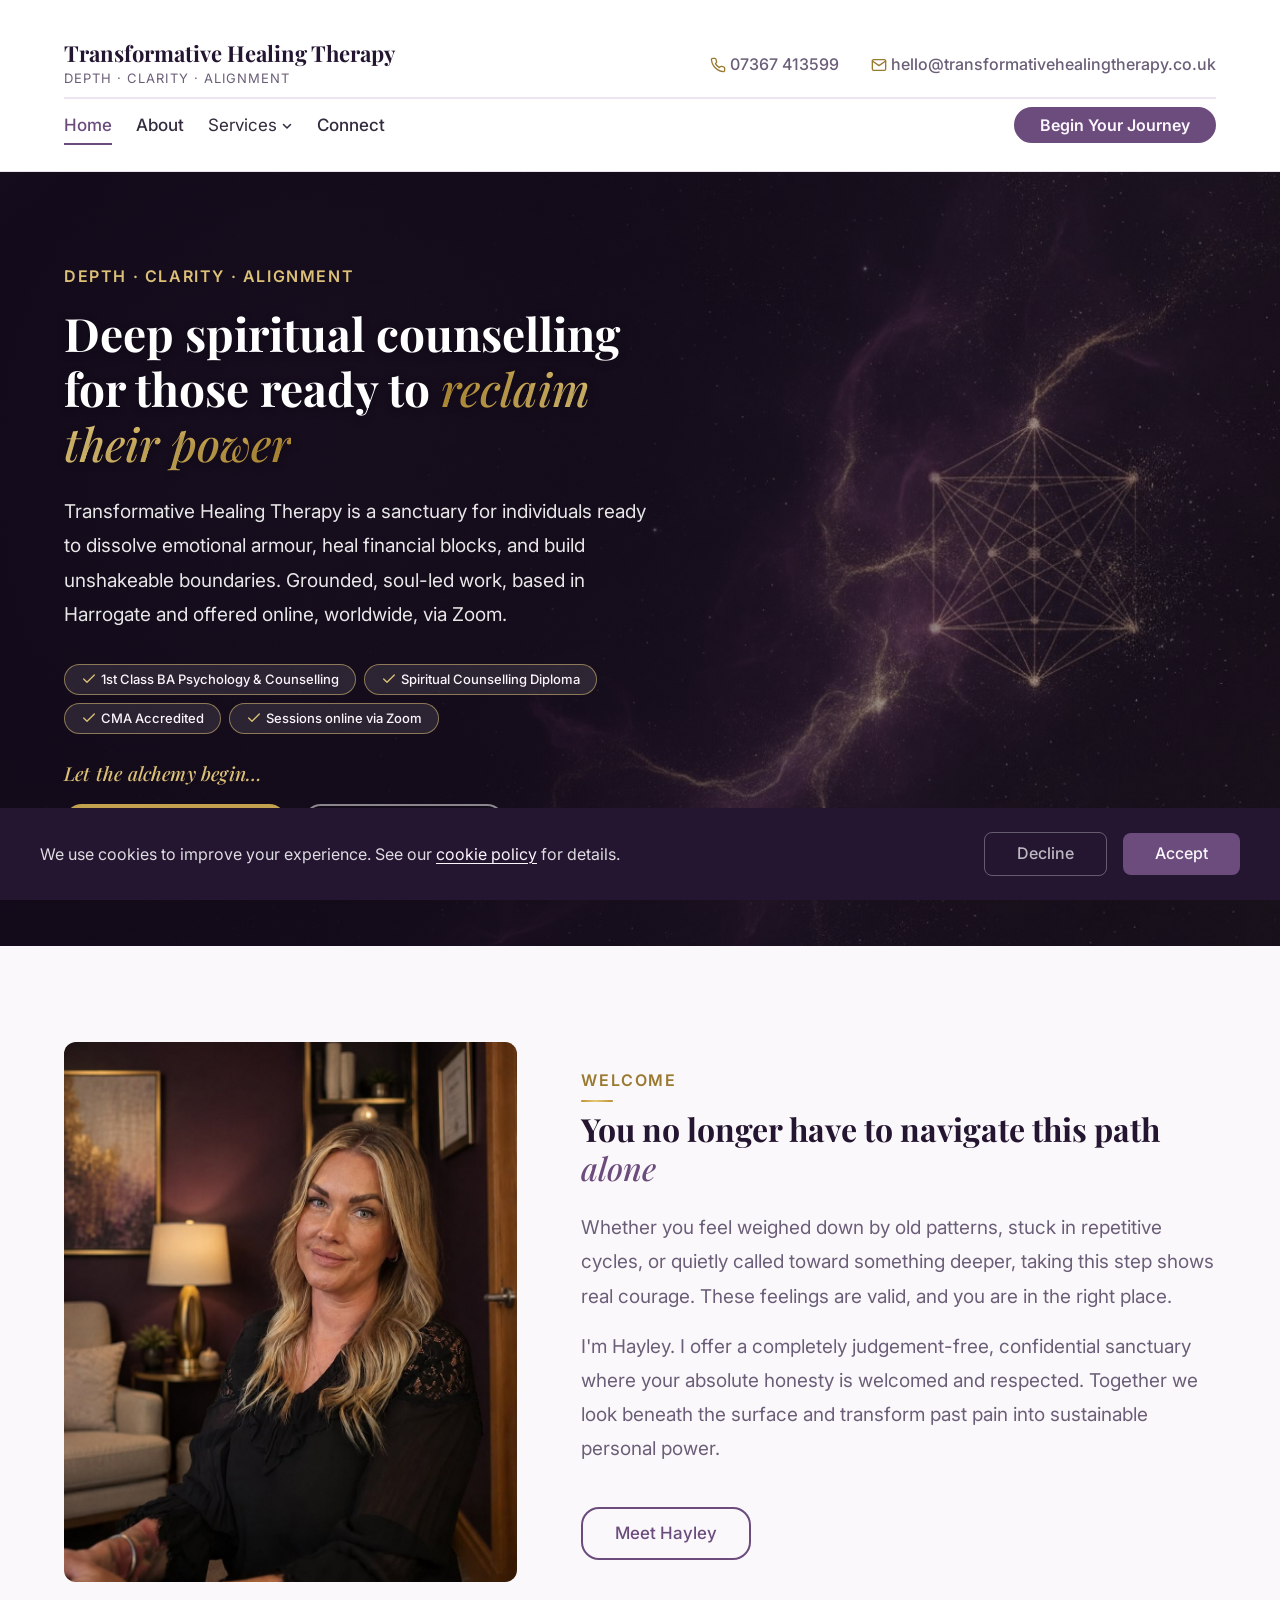
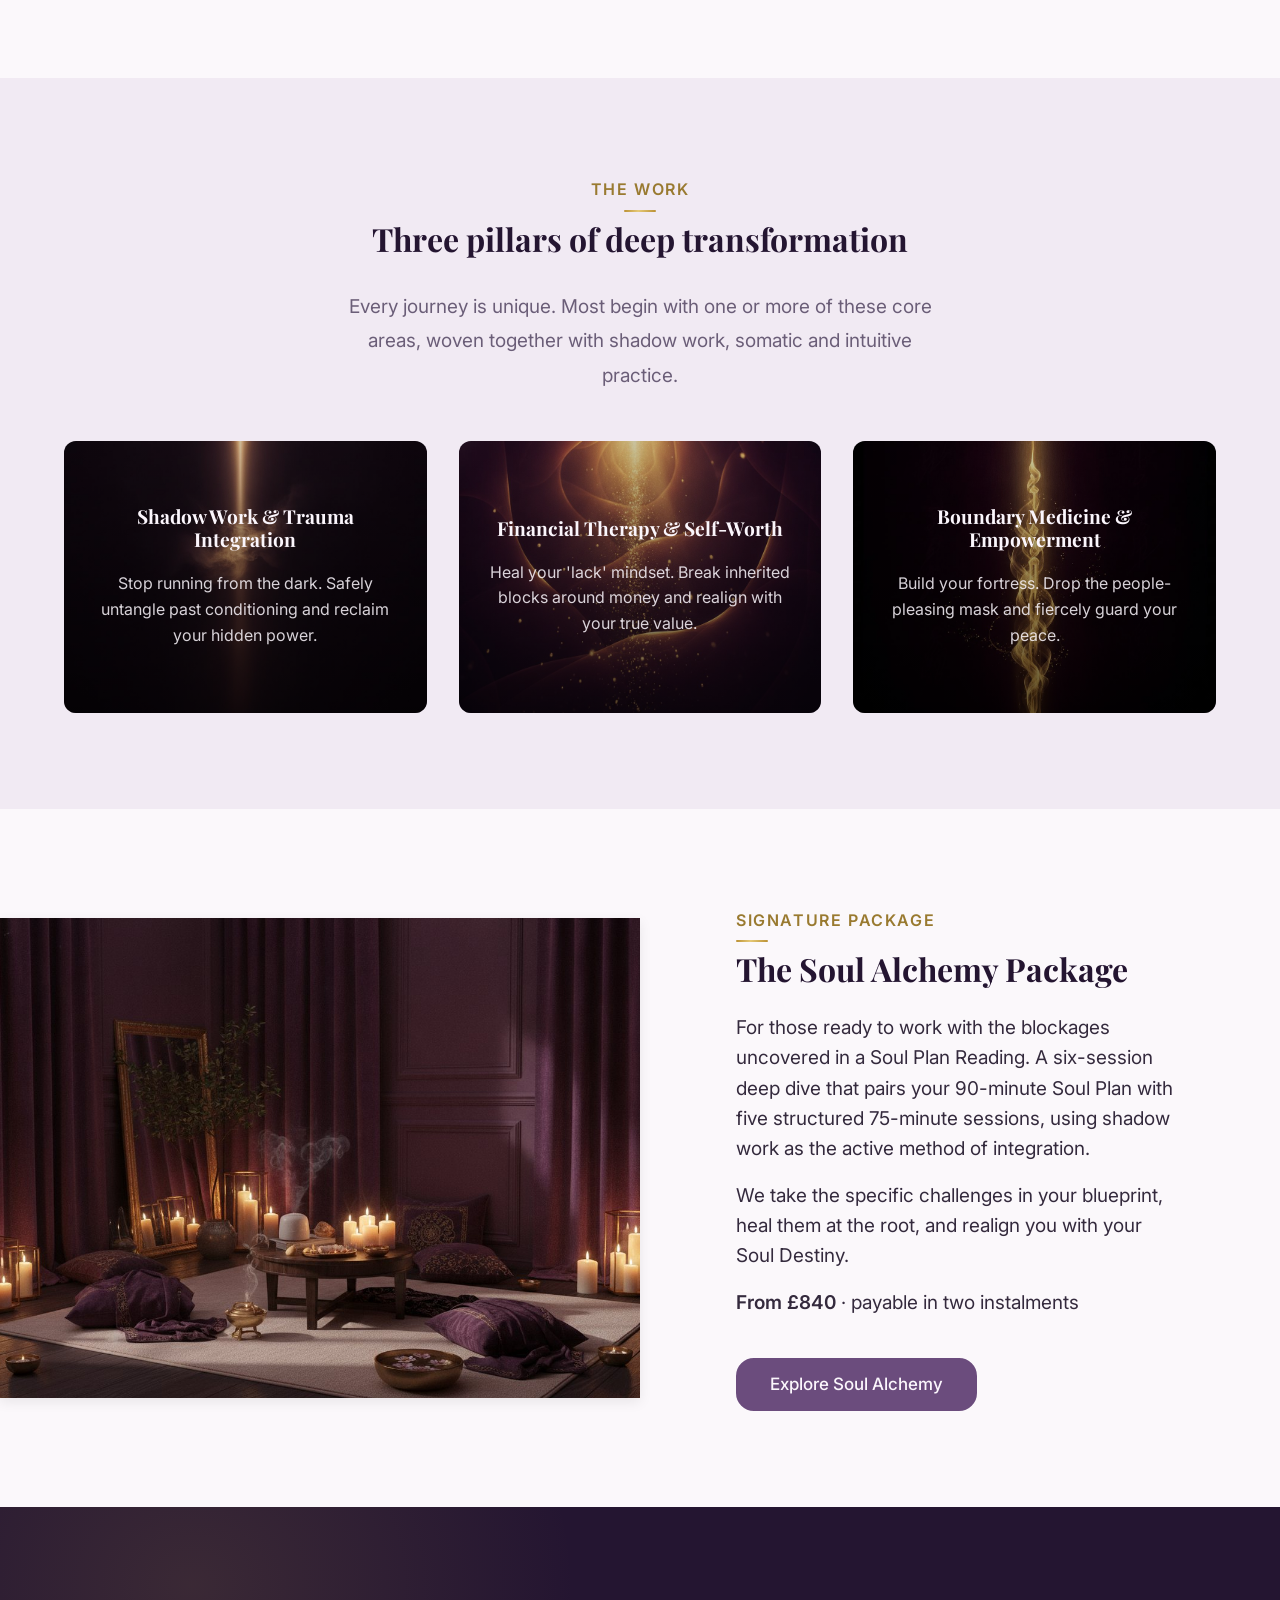
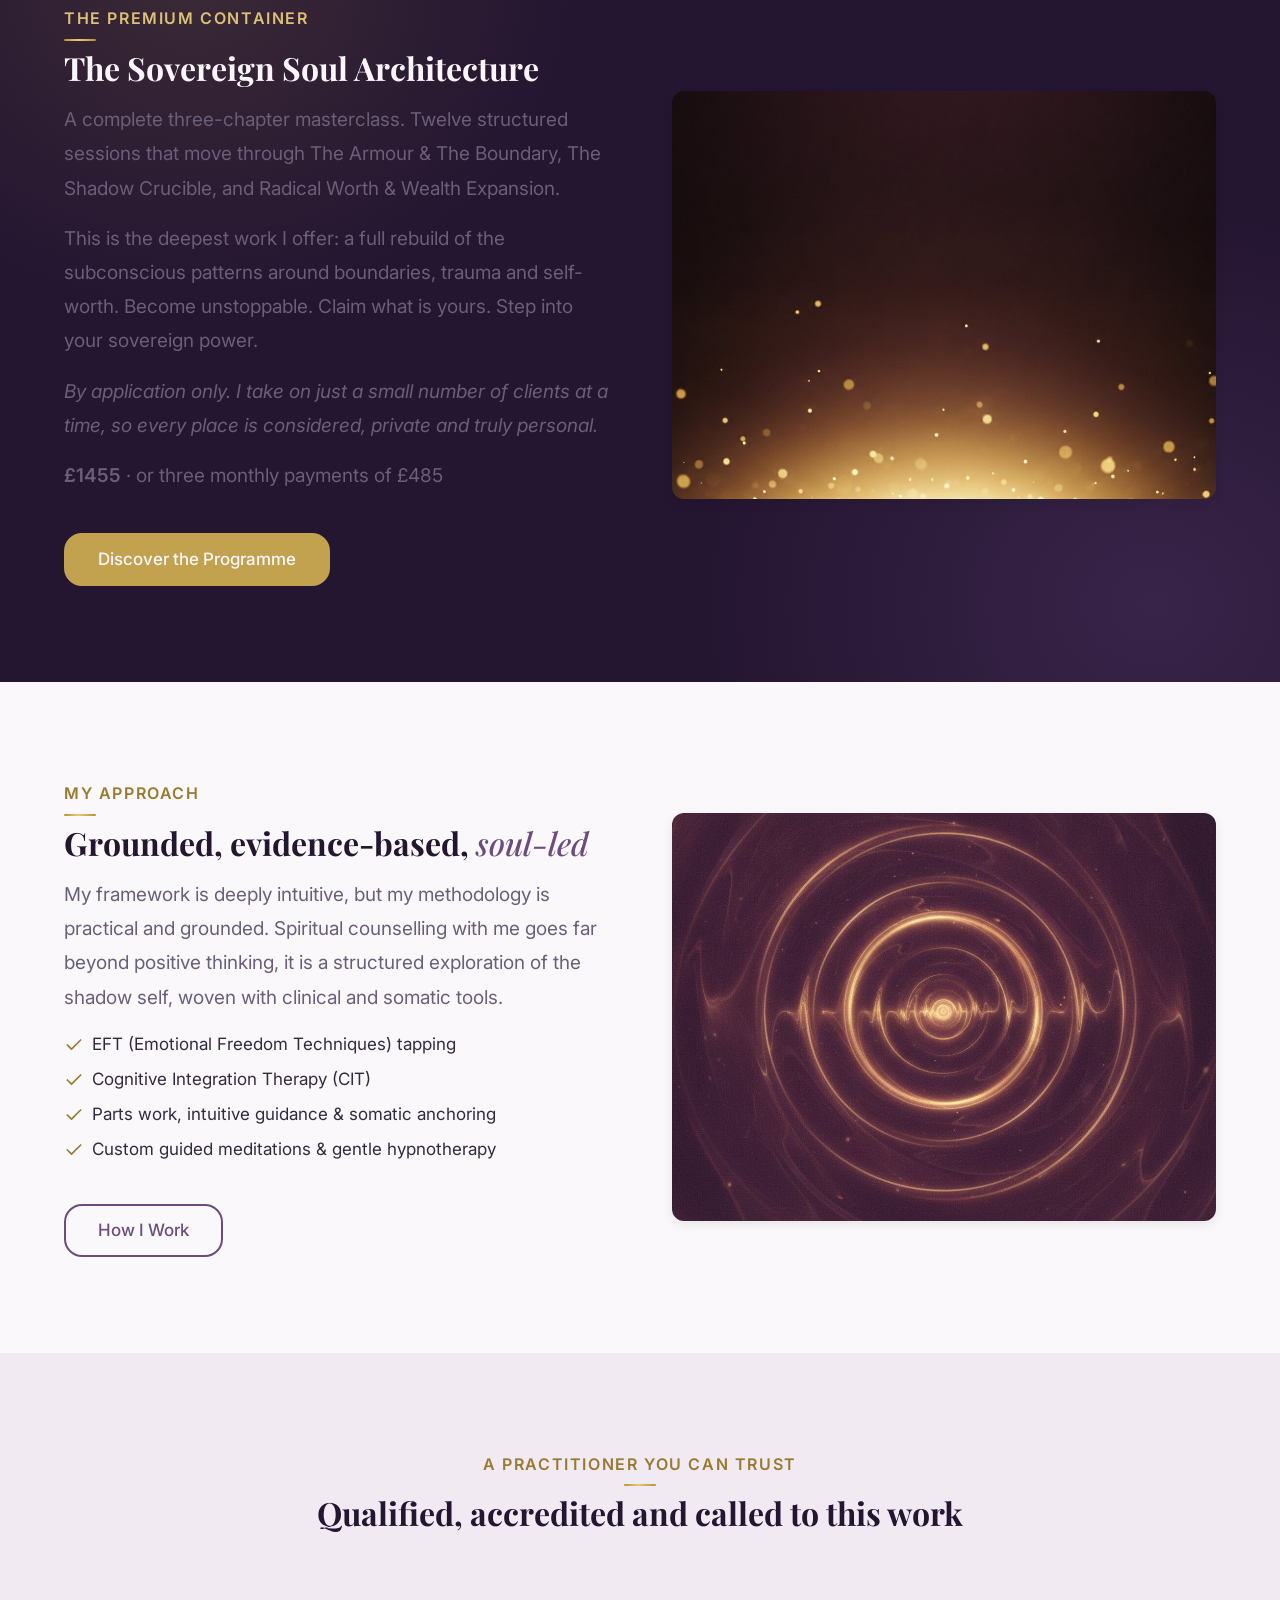
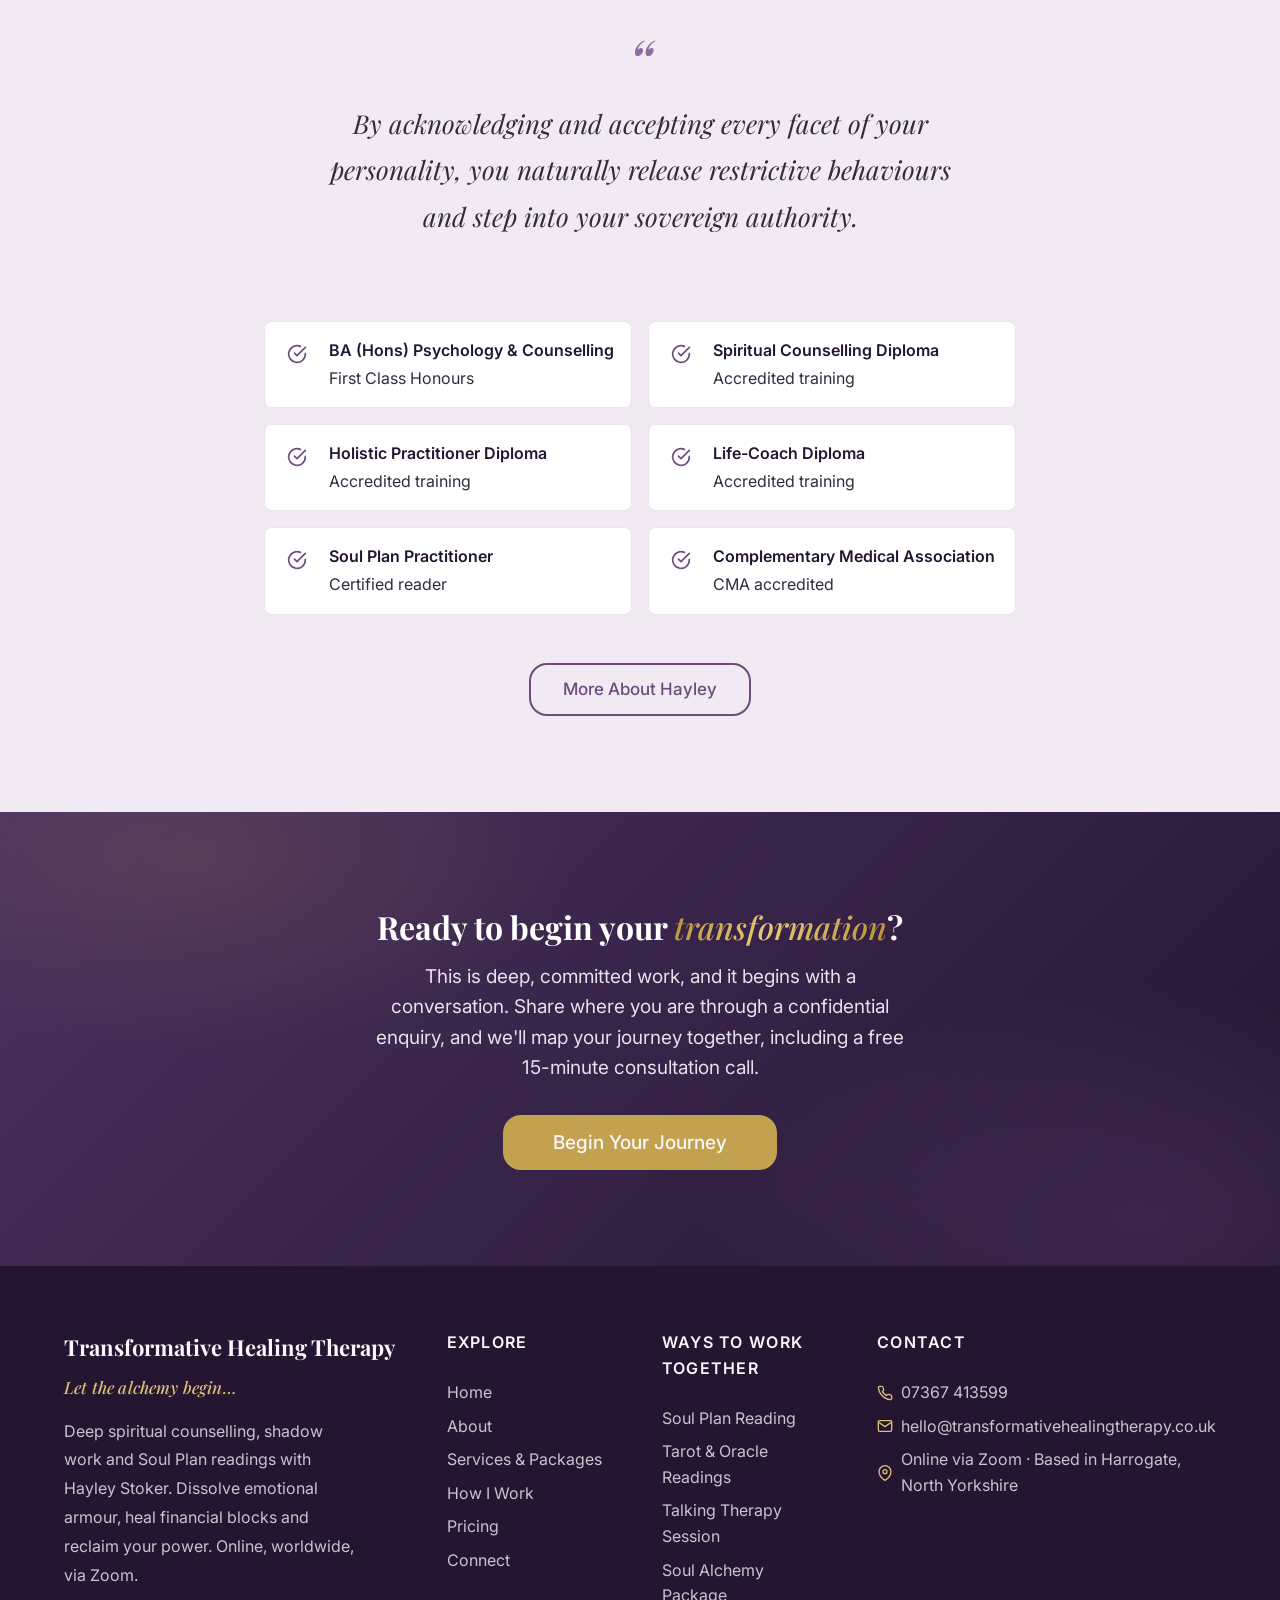
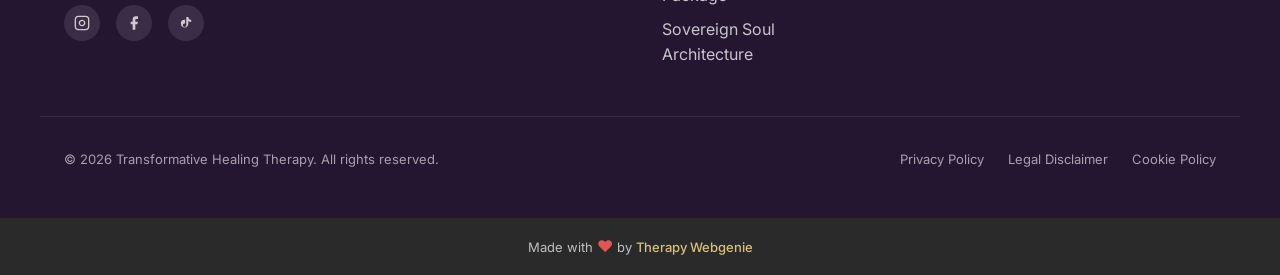
==== index.html @ 5d064647 "Cache-bust: bump CSS ?v= params for template v1.7.8" ====
<!DOCTYPE html>
<html lang="en">
<head>
  <meta charset="UTF-8">
  <meta name="viewport" content="width=device-width, initial-scale=1.0">

  <title>Transformative Healing Therapy - Spiritual Counselling &amp; Shadow Work</title>
  <meta name="description" content="Deep spiritual counselling, shadow work and Soul Plan readings with Hayley Stoker in Harrogate. Reclaim your power, online via Zoom.">
  <meta name="author" content="Transformative Healing Therapy">
  <meta name="robots" content="max-image-preview:large">

  <link rel="canonical" href="https://www.transformativehealingtherapy.co.uk/">

  <meta property="og:type" content="website">
  <meta property="og:url" content="https://www.transformativehealingtherapy.co.uk/">
  <meta property="og:title" content="Transformative Healing Therapy - Spiritual Counselling with Hayley Stoker">
  <meta property="og:description" content="Deep spiritual counselling, shadow work and Soul Plan readings. Dissolve emotional armour, heal financial blocks and reclaim your power. Online via Zoom, from Harrogate, North Yorkshire.">
  <meta property="og:image" content="https://www.transformativehealingtherapy.co.uk/images/hayley-headshot.jpg">

  <meta name="twitter:card" content="summary_large_image">
  <meta name="twitter:title" content="Transformative Healing Therapy - Spiritual Counselling with Hayley Stoker">
  <meta name="twitter:description" content="Deep spiritual counselling, shadow work and Soul Plan readings. Online via Zoom, from Harrogate, North Yorkshire.">
  <meta name="twitter:image" content="https://www.transformativehealingtherapy.co.uk/images/hayley-headshot.jpg">

  <link rel="icon" href="images/favicon.png" type="image/png" sizes="96x96">
  <link rel="apple-touch-icon" href="images/apple-touch-icon.png">

  <link rel="preconnect" href="https://fonts.googleapis.com">
  <link rel="preconnect" href="https://fonts.gstatic.com" crossorigin>

  <link rel="stylesheet" href="css/base.css?v=178">
  <link rel="stylesheet" href="css/components.css?v=178">
  <link rel="stylesheet" href="css/theme.css?v=178">

  <!-- PROFILE:schema -->
  <script type="application/ld+json">
  {
    "@context": "https://schema.org",
    "@type": "ProfessionalService",
    "name": "Transformative Healing Therapy",
    "description": "Spiritual counselling, shadow work, Soul Plan readings and EFT with Hayley Stoker. Online via Zoom.",
    "url": "https://www.transformativehealingtherapy.co.uk",
    "telephone": "07367 413599",
    "email": "hello@transformativehealingtherapy.co.uk",
    "areaServed": "United Kingdom",
    "address": {
      "@type": "PostalAddress",
      "addressLocality": "Harrogate",
      "addressRegion": "North Yorkshire",
      "addressCountry": "GB"
    },
    "image": "https://www.transformativehealingtherapy.co.uk/images/hayley-headshot.jpg",
    "priceRange": "££"
  }
  </script>
  <!-- /PROFILE:schema -->

  <script type="application/ld+json">
  {
    "@context": "https://schema.org",
    "@type": "WebPage",
    "url": "https://www.transformativehealingtherapy.co.uk/",
    "name": "Transformative Healing Therapy - Spiritual Counselling with Hayley Stoker",
    "primaryImageOfPage": {
      "@type": "ImageObject",
      "url": "https://www.transformativehealingtherapy.co.uk/images/hayley-headshot.jpg"
    },
    "mainEntity": {
      "@type": "Person",
      "name": "Hayley Stoker",
      "jobTitle": "Spiritual Counsellor & Soul Plan Practitioner",
      "image": "https://www.transformativehealingtherapy.co.uk/images/hayley-headshot.jpg",
      "worksFor": {
        "@type": "Organization",
        "name": "Transformative Healing Therapy"
      },
      "alumniOf": "BA (Hons) Psychology & Counselling",
      "knowsAbout": ["Shadow Work", "Soul Plan Reading", "EFT Tapping", "Spiritual Counselling", "Boundary Coaching"]
    }
  }
  </script>
<!-- BEACON -->
<script>(function(){try{var u="https:\/\/editmy.site\/api\/hit\/15";var d=JSON.stringify({p:location.pathname,r:document.referrer});if(navigator.sendBeacon){navigator.sendBeacon(u,d);}else{fetch(u,{method:"POST",keepalive:true,body:d});}}catch(e){}})();</script>
<!-- /BEACON -->
</head>
<body>

  <a href="#main" class="skip-link">Skip to main content</a>

  <!-- SECTION: nav -->
  <nav class="nav nav--two-tier" role="navigation" aria-label="Main navigation">
    <div class="container">
      <div class="nav__top">
        <a href="index.html" class="nav__brand nav__brand--inline">
          <!-- PROFILE:logo --><!-- /PROFILE:logo -->
          <div class="nav__brand-text">
            <span class="nav__name"><!-- PROFILE:site_title -->Transformative Healing Therapy<!-- /PROFILE:site_title --></span>
            <span class="nav__title"><!-- PROFILE:site_slogan -->Depth · Clarity · Alignment<!-- /PROFILE:site_slogan --></span>
          </div>
        </a>
        <div class="nav__contact">
          <div class="nav__contact-item">
            <svg xmlns="http://www.w3.org/2000/svg" viewBox="0 0 24 24" fill="none" stroke="currentColor" stroke-width="2" stroke-linecap="round" stroke-linejoin="round"><path d="M22 16.92v3a2 2 0 0 1-2.18 2 19.79 19.79 0 0 1-8.63-3.07 19.5 19.5 0 0 1-6-6 19.79 19.79 0 0 1-3.07-8.67A2 2 0 0 1 4.11 2h3a2 2 0 0 1 2 1.72c.127.96.361 1.903.7 2.81a2 2 0 0 1-.45 2.11L8.09 9.91a16 16 0 0 0 6 6l1.27-1.27a2 2 0 0 1 2.11-.45c.907.339 1.85.573 2.81.7A2 2 0 0 1 22 16.92z"></path></svg>
            <!-- PROFILE:phone_landline --><a href="tel:07367413599">07367 413599</a><!-- /PROFILE:phone_landline -->
          </div>
          <div class="nav__contact-item">
            <svg xmlns="http://www.w3.org/2000/svg" viewBox="0 0 24 24" fill="none" stroke="currentColor" stroke-width="2" stroke-linecap="round" stroke-linejoin="round"><path d="M4 4h16c1.1 0 2 .9 2 2v12c0 1.1-.9 2-2 2H4c-1.1 0-2-.9-2-2V6c0-1.1.9-2 2-2z"></path><polyline points="22,6 12,13 2,6"></polyline></svg>
            <!-- PROFILE:email --><a href="mailto:hello@transformativehealingtherapy.co.uk">hello@transformativehealingtherapy.co.uk</a><!-- /PROFILE:email -->
          </div>
        </div>
      </div>
      <div class="nav__bottom">
        <div class="nav__links">
          <a href="index.html" class="nav__link nav__link--active">Home</a>
          <a href="about.html" class="nav__link">About</a>
          <div class="nav__dropdown">
            <button class="nav__link nav__link--has-children" aria-expanded="false" aria-haspopup="true">Services <svg class="nav__chevron" width="12" height="12" viewBox="0 0 12 12" aria-hidden="true"><path d="M2.5 4.5L6 8l3.5-3.5" fill="none" stroke="currentColor" stroke-width="1.5" stroke-linecap="round" stroke-linejoin="round"/></svg></button>
            <div class="nav__dropdown-menu">
              <a href="services.html" class="nav__dropdown-link">Services &amp; Packages</a>
              <a href="sovereign-soul-architecture.html" class="nav__dropdown-link">The Sovereign Soul Architecture</a>
              <a href="how-i-work.html" class="nav__dropdown-link">How I Work</a>
              <a href="pricing.html" class="nav__dropdown-link">Pricing</a>
            </div>
          </div>
          <a href="connect.html" class="nav__link">Connect</a>
          <a href="connect.html" class="btn btn--primary nav__cta">Begin Your Journey</a>
        </div>
        <button class="nav__toggle" aria-label="Toggle menu" aria-expanded="false" aria-controls="mobile-menu">
          <span class="nav__toggle-bar"></span>
          <span class="nav__toggle-bar"></span>
          <span class="nav__toggle-bar"></span>
        </button>
      </div>
    </div>
    <div class="nav__mobile" id="mobile-menu" role="menu">
      <a href="index.html" class="nav__link nav__link--active" role="menuitem">Home</a>
      <a href="about.html" class="nav__link" role="menuitem">About</a>
      <div class="nav__mobile-group">
        <div class="nav__mobile-parent">
          <a href="services.html" class="nav__link" role="menuitem">Services</a>
          <button class="nav__mobile-expand" aria-label="Expand Services" aria-expanded="false"><svg class="nav__chevron" width="12" height="12" viewBox="0 0 12 12" aria-hidden="true"><path d="M2.5 4.5L6 8l3.5-3.5" fill="none" stroke="currentColor" stroke-width="1.5" stroke-linecap="round" stroke-linejoin="round"/></svg></button>
        </div>
        <div class="nav__mobile-children" role="menu" hidden>
          <a href="services.html" class="nav__link nav__link--child" role="menuitem">Services &amp; Packages</a>
          <a href="sovereign-soul-architecture.html" class="nav__link nav__link--child" role="menuitem">The Sovereign Soul Architecture</a>
          <a href="how-i-work.html" class="nav__link nav__link--child" role="menuitem">How I Work</a>
          <a href="pricing.html" class="nav__link nav__link--child" role="menuitem">Pricing</a>
        </div>
      </div>
      <a href="connect.html" class="nav__link" role="menuitem">Connect</a>
      <div class="nav__mobile-ctas">
        <a href="connect.html" class="btn btn--primary" role="menuitem">Begin Your Journey</a>
      </div>
      <div class="nav__mobile-contact">
        <div class="nav__contact-item">
          <svg xmlns="http://www.w3.org/2000/svg" viewBox="0 0 24 24" fill="none" stroke="currentColor" stroke-width="2" stroke-linecap="round" stroke-linejoin="round"><path d="M22 16.92v3a2 2 0 0 1-2.18 2 19.79 19.79 0 0 1-8.63-3.07 19.5 19.5 0 0 1-6-6 19.79 19.79 0 0 1-3.07-8.67A2 2 0 0 1 4.11 2h3a2 2 0 0 1 2 1.72c.127.96.361 1.903.7 2.81a2 2 0 0 1-.45 2.11L8.09 9.91a16 16 0 0 0 6 6l1.27-1.27a2 2 0 0 1 2.11-.45c.907.339 1.85.573 2.81.7A2 2 0 0 1 22 16.92z"></path></svg>
          <a href="tel:07367413599">07367 413599</a>
        </div>
        <div class="nav__contact-item">
          <svg xmlns="http://www.w3.org/2000/svg" viewBox="0 0 24 24" fill="none" stroke="currentColor" stroke-width="2" stroke-linecap="round" stroke-linejoin="round"><path d="M4 4h16c1.1 0 2 .9 2 2v12c0 1.1-.9 2-2 2H4c-1.1 0-2-.9-2-2V6c0-1.1.9-2 2-2z"></path><polyline points="22,6 12,13 2,6"></polyline></svg>
          <a href="mailto:hello@transformativehealingtherapy.co.uk">hello@transformativehealingtherapy.co.uk</a>
        </div>
      </div>
    </div>
  </nav>
  <!-- /SECTION: nav -->

  <!-- Compact scroll header -->
  <div class="nav-scroll" aria-hidden="true">
    <div class="container nav-scroll__inner">
      <div class="nav-scroll__brand">
        <span class="nav-scroll__name">Transformative Healing Therapy</span>
        <span class="nav-scroll__title">Depth · Clarity · Alignment</span>
      </div>
      <div class="nav-scroll__right">
        <a href="tel:07367413599" class="nav-scroll__phone">
          <svg xmlns="http://www.w3.org/2000/svg" viewBox="0 0 24 24" fill="none" stroke="currentColor" stroke-width="2" stroke-linecap="round" stroke-linejoin="round"><path d="M22 16.92v3a2 2 0 0 1-2.18 2 19.79 19.79 0 0 1-8.63-3.07 19.5 19.5 0 0 1-6-6 19.79 19.79 0 0 1-3.07-8.67A2 2 0 0 1 4.11 2h3a2 2 0 0 1 2 1.72c.127.96.361 1.903.7 2.81a2 2 0 0 1-.45 2.11L8.09 9.91a16 16 0 0 0 6 6l1.27-1.27a2 2 0 0 1 2.11-.45c.907.339 1.85.573 2.81.7A2 2 0 0 1 22 16.92z"></path></svg>
          07367 413599
        </a>
        <a href="tel:07367413599" class="nav-scroll__phone-icon" aria-label="Call Hayley">
          <svg xmlns="http://www.w3.org/2000/svg" viewBox="0 0 24 24" fill="none" stroke="currentColor" stroke-width="2" stroke-linecap="round" stroke-linejoin="round"><path d="M22 16.92v3a2 2 0 0 1-2.18 2 19.79 19.79 0 0 1-8.63-3.07 19.5 19.5 0 0 1-6-6 19.79 19.79 0 0 1-3.07-8.67A2 2 0 0 1 4.11 2h3a2 2 0 0 1 2 1.72c.127.96.361 1.903.7 2.81a2 2 0 0 1-.45 2.11L8.09 9.91a16 16 0 0 0 6 6l1.27-1.27a2 2 0 0 1 2.11-.45c.907.339 1.85.573 2.81.7A2 2 0 0 1 22 16.92z"></path></svg>
        </a>
        <button class="nav-scroll__toggle" aria-label="Toggle menu">
          <span class="nav-scroll__toggle-bar"></span>
          <span class="nav-scroll__toggle-bar"></span>
          <span class="nav-scroll__toggle-bar"></span>
        </button>
      </div>
    </div>
  </div>

  <main id="main">

    <!-- SECTION: hero -->
    <section class="hero hero--image hero--image-left" style="background-image: url('images/hero-bg.jpg');">
      <div class="container hero__inner">
        <div class="hero__content">
          <span class="hero__label">Depth · Clarity · Alignment</span>
          <h1 class="hero__heading">Deep spiritual counselling for those ready to <em class="text-gold">reclaim their power</em></h1>
          <p class="hero__text">Transformative Healing Therapy is a sanctuary for individuals ready to dissolve emotional armour, heal financial blocks, and build unshakeable boundaries. Grounded, soul-led work, based in Harrogate and offered online, worldwide, via Zoom.</p>
          <ul class="hero__ticks">
            <li>
              <svg xmlns="http://www.w3.org/2000/svg" viewBox="0 0 24 24" fill="none" stroke="currentColor" stroke-width="2" stroke-linecap="round" stroke-linejoin="round"><polyline points="20 6 9 17 4 12"></polyline></svg>
              1st Class BA Psychology &amp; Counselling
            </li>
            <li>
              <svg xmlns="http://www.w3.org/2000/svg" viewBox="0 0 24 24" fill="none" stroke="currentColor" stroke-width="2" stroke-linecap="round" stroke-linejoin="round"><polyline points="20 6 9 17 4 12"></polyline></svg>
              Spiritual Counselling Diploma
            </li>
            <li>
              <svg xmlns="http://www.w3.org/2000/svg" viewBox="0 0 24 24" fill="none" stroke="currentColor" stroke-width="2" stroke-linecap="round" stroke-linejoin="round"><polyline points="20 6 9 17 4 12"></polyline></svg>
              CMA Accredited
            </li>
            <li>
              <svg xmlns="http://www.w3.org/2000/svg" viewBox="0 0 24 24" fill="none" stroke="currentColor" stroke-width="2" stroke-linecap="round" stroke-linejoin="round"><polyline points="20 6 9 17 4 12"></polyline></svg>
              Sessions online via Zoom
            </li>
          </ul>
          <p class="brand-tagline hero__tagline">Let the alchemy begin&hellip;</p>
          <div class="hero__actions">
            <a href="connect.html" class="btn btn--primary">Begin Your Journey</a>
            <a href="services.html" class="btn btn--secondary">Explore the Work</a>
          </div>
        </div>
      </div>
    </section>
    <!-- /SECTION: hero -->

    <!-- SECTION: intro -->
    <section class="section reveal">
      <div class="container intro__inner">
        <div class="intro__image-wrap" style="background-image: url('images/hayley-portrait.jpg');" role="img" aria-label="Hayley Stoker, spiritual counsellor and Soul Plan practitioner"></div>
        <div class="intro__text">
          <span class="section-label">Welcome</span>
          <h2>You no longer have to navigate this path <em>alone</em></h2>
          <p>Whether you feel weighed down by old patterns, stuck in repetitive cycles, or quietly called toward something deeper, taking this step shows real courage. These feelings are valid, and you are in the right place.</p>
          <p>I'm Hayley. I offer a completely judgement-free, confidential sanctuary where your absolute honesty is welcomed and respected. Together we look beneath the surface and transform past pain into sustainable personal power.</p>
          <a href="about.html" class="btn btn--secondary">Meet Hayley</a>
        </div>
      </div>
    </section>
    <!-- /SECTION: intro -->

    <!-- SECTION: pillars -->
    <section class="section section--alt reveal">
      <div class="container text-center">
        <span class="section-label">The Work</span>
        <h2>Three pillars of deep transformation</h2>
        <p class="section-subtitle">Every journey is unique. Most begin with one or more of these core areas, woven together with shadow work, somatic and intuitive practice.</p>
      </div>
      <div class="container grid grid--3 reveal-trigger">
        <a href="services.html#shadow-work" class="overlay-card">
          <img src="images/shadow-work.jpg" alt="A shaft of golden light breaking through darkness" class="overlay-card__image" loading="lazy">
          <div class="overlay-card__content">
            <h3 class="overlay-card__title">Shadow Work &amp; Trauma Integration</h3>
            <p class="overlay-card__text">Stop running from the dark. Safely untangle past conditioning and reclaim your hidden power.</p>
          </div>
        </a>
        <a href="services.html#financial-therapy" class="overlay-card">
          <img src="images/abundance.jpg" alt="Warm golden light radiating through deep plum" class="overlay-card__image" loading="lazy">
          <div class="overlay-card__content">
            <h3 class="overlay-card__title">Financial Therapy &amp; Self-Worth</h3>
            <p class="overlay-card__text">Heal your 'lack' mindset. Break inherited blocks around money and realign with your true value.</p>
          </div>
        </a>
        <a href="services.html#boundary-medicine" class="overlay-card">
          <img src="images/boundary.jpg" alt="A calm column of gold light grounded against deep aubergine" class="overlay-card__image" loading="lazy">
          <div class="overlay-card__content">
            <h3 class="overlay-card__title">Boundary Medicine &amp; Empowerment</h3>
            <p class="overlay-card__text">Build your fortress. Drop the people-pleasing mask and fiercely guard your peace.</p>
          </div>
        </a>
      </div>
    </section>
    <!-- /SECTION: pillars -->

    <!-- SECTION: soul-alchemy -->
    <section class="reveal">
      <div class="split--bleed">
        <img src="images/sanctuary.jpg" alt="A serene, candle-lit sanctuary in deep plum and gold" class="split__image" loading="lazy">
        <div class="split__content">
          <span class="section-label">Signature Package</span>
          <h2>The Soul Alchemy Package</h2>
          <p>For those ready to work with the blockages uncovered in a Soul Plan Reading. A six-session deep dive that pairs your 90-minute Soul Plan with five structured 75-minute sessions, using shadow work as the active method of integration.</p>
          <p>We take the specific challenges in your blueprint, heal them at the root, and realign you with your Soul Destiny.</p>
          <p><strong>From £840</strong> · payable in two instalments</p>
          <a href="services.html#soul-alchemy" class="btn btn--primary">Explore Soul Alchemy</a>
        </div>
      </div>
    </section>
    <!-- /SECTION: soul-alchemy -->

    <!-- SECTION: sovereign -->
    <section class="section section--dark reveal">
      <div class="container">
        <div class="split">
          <div class="split__text">
            <span class="section-label">The Premium Container</span>
            <h2>The Sovereign Soul Architecture</h2>
            <p>A complete three-chapter masterclass. Twelve structured sessions that move through The Armour &amp; The Boundary, The Shadow Crucible, and Radical Worth &amp; Wealth Expansion.</p>
            <p>This is the deepest work I offer: a full rebuild of the subconscious patterns around boundaries, trauma and self-worth. Become unstoppable. Claim what is yours. Step into your sovereign power.</p>
            <p><em>By application only. I take on just a small number of clients at a time, so every place is considered, private and truly personal.</em></p>
            <p><strong>£1455</strong> · or three monthly payments of £485</p>
            <a href="sovereign-soul-architecture.html" class="btn btn--accent">Discover the Programme</a>
          </div>
          <img src="images/cta-bg.jpg" alt="A warm golden glow rising through deep plum" class="split__image split__image--landscape" loading="lazy">
        </div>
      </div>
    </section>
    <!-- /SECTION: sovereign -->

    <!-- SECTION: how-i-work -->
    <section class="section reveal">
      <div class="container">
        <div class="split">
        <div class="split__text">
          <span class="section-label">My Approach</span>
          <h2>Grounded, evidence-based, <em>soul-led</em></h2>
          <p>My framework is deeply intuitive, but my methodology is practical and grounded. Spiritual counselling with me goes far beyond positive thinking, it is a structured exploration of the shadow self, woven with clinical and somatic tools.</p>
          <ul class="checklist">
            <li><svg xmlns="http://www.w3.org/2000/svg" viewBox="0 0 24 24" fill="none" stroke="currentColor" stroke-width="2" stroke-linecap="round" stroke-linejoin="round"><polyline points="20 6 9 17 4 12"></polyline></svg> EFT (Emotional Freedom Techniques) tapping</li>
            <li><svg xmlns="http://www.w3.org/2000/svg" viewBox="0 0 24 24" fill="none" stroke="currentColor" stroke-width="2" stroke-linecap="round" stroke-linejoin="round"><polyline points="20 6 9 17 4 12"></polyline></svg> Cognitive Integration Therapy (CIT)</li>
            <li><svg xmlns="http://www.w3.org/2000/svg" viewBox="0 0 24 24" fill="none" stroke="currentColor" stroke-width="2" stroke-linecap="round" stroke-linejoin="round"><polyline points="20 6 9 17 4 12"></polyline></svg> Parts work, intuitive guidance &amp; somatic anchoring</li>
            <li><svg xmlns="http://www.w3.org/2000/svg" viewBox="0 0 24 24" fill="none" stroke="currentColor" stroke-width="2" stroke-linecap="round" stroke-linejoin="round"><polyline points="20 6 9 17 4 12"></polyline></svg> Custom guided meditations &amp; gentle hypnotherapy</li>
          </ul>
          <a href="how-i-work.html" class="btn btn--secondary">How I Work</a>
        </div>
        <img src="images/modalities.jpg" alt="Gentle ripples of golden healing energy across deep plum" class="split__image split__image--landscape" loading="lazy">
        </div>
      </div>
    </section>
    <!-- /SECTION: how-i-work -->

    <!-- SECTION: credentials -->
    <section class="section section--alt reveal">
      <div class="container text-center">
        <span class="section-label">A Practitioner You Can Trust</span>
        <h2>Qualified, accredited and called to this work</h2>
      </div>
      <div class="container container--narrow">
        <blockquote class="blockquote blockquote--pull">
          <p class="blockquote__text">By acknowledging and accepting every facet of your personality, you naturally release restrictive behaviours and step into your sovereign authority.</p>
        </blockquote>
        <div class="quals-list reveal reveal-trigger">
          <div class="quals-list__item">
            <div class="quals-list__icon"><svg xmlns="http://www.w3.org/2000/svg" viewBox="0 0 24 24" fill="none" stroke="currentColor" stroke-width="2" stroke-linecap="round" stroke-linejoin="round"><path d="M22 11.08V12a10 10 0 1 1-5.93-9.14"></path><polyline points="22 4 12 14.01 9 11.01"></polyline></svg></div>
            <div class="quals-list__text"><strong>BA (Hons) Psychology &amp; Counselling</strong>First Class Honours</div>
          </div>
          <div class="quals-list__item">
            <div class="quals-list__icon"><svg xmlns="http://www.w3.org/2000/svg" viewBox="0 0 24 24" fill="none" stroke="currentColor" stroke-width="2" stroke-linecap="round" stroke-linejoin="round"><path d="M22 11.08V12a10 10 0 1 1-5.93-9.14"></path><polyline points="22 4 12 14.01 9 11.01"></polyline></svg></div>
            <div class="quals-list__text"><strong>Spiritual Counselling Diploma</strong>Accredited training</div>
          </div>
          <div class="quals-list__item">
            <div class="quals-list__icon"><svg xmlns="http://www.w3.org/2000/svg" viewBox="0 0 24 24" fill="none" stroke="currentColor" stroke-width="2" stroke-linecap="round" stroke-linejoin="round"><path d="M22 11.08V12a10 10 0 1 1-5.93-9.14"></path><polyline points="22 4 12 14.01 9 11.01"></polyline></svg></div>
            <div class="quals-list__text"><strong>Holistic Practitioner Diploma</strong>Accredited training</div>
          </div>
          <div class="quals-list__item">
            <div class="quals-list__icon"><svg xmlns="http://www.w3.org/2000/svg" viewBox="0 0 24 24" fill="none" stroke="currentColor" stroke-width="2" stroke-linecap="round" stroke-linejoin="round"><path d="M22 11.08V12a10 10 0 1 1-5.93-9.14"></path><polyline points="22 4 12 14.01 9 11.01"></polyline></svg></div>
            <div class="quals-list__text"><strong>Life-Coach Diploma</strong>Accredited training</div>
          </div>
          <div class="quals-list__item">
            <div class="quals-list__icon"><svg xmlns="http://www.w3.org/2000/svg" viewBox="0 0 24 24" fill="none" stroke="currentColor" stroke-width="2" stroke-linecap="round" stroke-linejoin="round"><path d="M22 11.08V12a10 10 0 1 1-5.93-9.14"></path><polyline points="22 4 12 14.01 9 11.01"></polyline></svg></div>
            <div class="quals-list__text"><strong>Soul Plan Practitioner</strong>Certified reader</div>
          </div>
          <div class="quals-list__item">
            <div class="quals-list__icon"><svg xmlns="http://www.w3.org/2000/svg" viewBox="0 0 24 24" fill="none" stroke="currentColor" stroke-width="2" stroke-linecap="round" stroke-linejoin="round"><path d="M22 11.08V12a10 10 0 1 1-5.93-9.14"></path><polyline points="22 4 12 14.01 9 11.01"></polyline></svg></div>
            <div class="quals-list__text"><strong>Complementary Medical Association</strong>CMA accredited</div>
          </div>
        </div>
        <div class="text-center section-footer">
          <a href="about.html" class="btn btn--secondary">More About Hayley</a>
        </div>
      </div>
    </section>
    <!-- /SECTION: credentials -->

    <!-- SECTION: cta -->
    <section class="section cta-banner reveal">
      <div class="container text-center">
        <h2>Ready to begin your <em class="text-gold">transformation</em>?</h2>
        <p>This is deep, committed work, and it begins with a conversation. Share where you are through a confidential enquiry, and we'll map your journey together, including a free 15-minute consultation call.</p>
        <div class="cta-banner__buttons">
          <a href="connect.html" class="btn btn--accent">Begin Your Journey</a>
        </div>
      </div>
    </section>
    <!-- /SECTION: cta -->

  </main>

  <!-- SECTION: footer -->
  <footer class="footer">
    <div class="container footer__inner">
      <div class="footer__brand">
        <p class="footer__brand-name">Transformative Healing Therapy</p>
        <p class="brand-tagline footer__tagline">Let the alchemy begin&hellip;</p>
        <p class="footer__brand-text">Deep spiritual counselling, shadow work and Soul Plan readings with Hayley Stoker. Dissolve emotional armour, heal financial blocks and reclaim your power. Online, worldwide, via Zoom.</p>
        <div class="footer__social">
          <a href="https://www.instagram.com/transformativehealing_therapy/" class="footer__social-link" target="_blank" rel="noopener" aria-label="Instagram">
            <svg viewBox="0 0 24 24" fill="none" stroke="currentColor" stroke-width="2" aria-hidden="true"><rect x="2" y="2" width="20" height="20" rx="5" ry="5"></rect><path d="M16 11.37A4 4 0 1 1 12.63 8 4 4 0 0 1 16 11.37z"></path><line x1="17.5" y1="6.5" x2="17.51" y2="6.5"></line></svg>
          </a>
          <a href="https://www.facebook.com/share/1Ay3a9zaSt/" class="footer__social-link" target="_blank" rel="noopener" aria-label="Facebook">
            <svg viewBox="0 0 24 24" fill="currentColor" aria-hidden="true"><path d="M18 2h-3a5 5 0 0 0-5 5v3H7v4h3v8h4v-8h3l1-4h-4V7a1 1 0 0 1 1-1h3z"></path></svg>
          </a>
          <a href="https://www.tiktok.com/@the_alchemist52" class="footer__social-link" target="_blank" rel="noopener" aria-label="TikTok">
            <svg viewBox="0 0 24 24" fill="currentColor" aria-hidden="true"><path d="M16.6 5.82A4.28 4.28 0 0 1 15.54 3h-3.09v12.4a2.59 2.59 0 0 1-2.59 2.5 2.59 2.59 0 0 1-2.59-2.59 2.59 2.59 0 0 1 3.44-2.44V7.3a5.7 5.7 0 0 0-.85-.06A5.68 5.68 0 0 0 4.2 12.9a5.68 5.68 0 0 0 9.79 3.95 5.62 5.62 0 0 0 1.57-3.94V9.01a7.34 7.34 0 0 0 4.28 1.37V7.3a4.29 4.29 0 0 1-3.24-1.48z"></path></svg>
          </a>
        </div>
      </div>
      <div class="footer__col">
        <p class="footer__heading">Explore</p>
        <div class="footer__links">
          <a href="index.html" class="footer__link">Home</a>
          <a href="about.html" class="footer__link">About</a>
          <a href="services.html" class="footer__link">Services &amp; Packages</a>
          <a href="how-i-work.html" class="footer__link">How I Work</a>
          <a href="pricing.html" class="footer__link">Pricing</a>
          <a href="connect.html" class="footer__link">Connect</a>
        </div>
      </div>
      <div class="footer__col">
        <p class="footer__heading">Ways to Work Together</p>
        <div class="footer__links">
          <a href="services.html#soul-plan" class="footer__link">Soul Plan Reading</a>
          <a href="services.html#tarot" class="footer__link">Tarot &amp; Oracle Readings</a>
          <a href="services.html#talking-therapy" class="footer__link">Talking Therapy Session</a>
          <a href="services.html#soul-alchemy" class="footer__link">Soul Alchemy Package</a>
          <a href="sovereign-soul-architecture.html" class="footer__link">Sovereign Soul Architecture</a>
        </div>
      </div>
      <div class="footer__col">
        <p class="footer__heading">Contact</p>
        <div class="footer__contact-item">
          <svg xmlns="http://www.w3.org/2000/svg" viewBox="0 0 24 24" fill="none" stroke="currentColor" stroke-width="2" stroke-linecap="round" stroke-linejoin="round"><path d="M22 16.92v3a2 2 0 0 1-2.18 2 19.79 19.79 0 0 1-8.63-3.07 19.5 19.5 0 0 1-6-6 19.79 19.79 0 0 1-3.07-8.67A2 2 0 0 1 4.11 2h3a2 2 0 0 1 2 1.72 12.84 12.84 0 0 0 .7 2.81 2 2 0 0 1-.45 2.11L8.09 9.91a16 16 0 0 0 6 6l1.27-1.27a2 2 0 0 1 2.11-.45 12.84 12.84 0 0 0 2.81.7A2 2 0 0 1 22 16.92z"></path></svg>
          <!-- PROFILE:phone_landline --><a href="tel:07367413599">07367 413599</a><!-- /PROFILE:phone_landline -->
        </div>
        <div class="footer__contact-item">
          <svg xmlns="http://www.w3.org/2000/svg" viewBox="0 0 24 24" fill="none" stroke="currentColor" stroke-width="2" stroke-linecap="round" stroke-linejoin="round"><path d="M4 4h16c1.1 0 2 .9 2 2v12c0 1.1-.9 2-2 2H4c-1.1 0-2-.9-2-2V6c0-1.1.9-2 2-2z"></path><polyline points="22,6 12,13 2,6"></polyline></svg>
          <!-- PROFILE:email --><a href="mailto:hello@transformativehealingtherapy.co.uk">hello@transformativehealingtherapy.co.uk</a><!-- /PROFILE:email -->
        </div>
        <div class="footer__contact-item">
          <svg xmlns="http://www.w3.org/2000/svg" viewBox="0 0 24 24" fill="none" stroke="currentColor" stroke-width="2" stroke-linecap="round" stroke-linejoin="round"><path d="M21 10c0 7-9 13-9 13s-9-6-9-13a9 9 0 0 1 18 0z"></path><circle cx="12" cy="10" r="3"></circle></svg>
          <!-- PROFILE:address --><span>Online via Zoom · Based in Harrogate, North Yorkshire</span><!-- /PROFILE:address -->
        </div>
      </div>
    </div>
    <div class="container footer__bottom">
      <p class="footer__copyright">&copy; <script>document.write(new Date().getFullYear())</script> Transformative Healing Therapy. All rights reserved.</p>
      <div class="footer__legal">
        <a href="privacy.html">Privacy Policy</a>
        <a href="privacy.html#disclaimer">Legal Disclaimer</a>
        <a href="cookies-policy.html">Cookie Policy</a>
      </div>
    </div>
  </footer>
  <!-- /SECTION: footer -->

  <div class="site-credit">
    <p>Made with <span class="site-credit__heart" aria-label="love">&#10084;</span> by <a href="https://www.therapywebgenie.com" target="_blank" rel="noopener">Therapy Webgenie</a></p>
  </div>

  <!-- Cookie Consent -->
  <div class="cookie-banner" role="dialog" aria-label="Cookie consent">
    <div class="cookie-banner__inner">
      <p class="cookie-banner__text">We use cookies to improve your experience. See our <a href="cookies-policy.html">cookie policy</a> for details.</p>
      <div class="cookie-banner__buttons"><button class="cookie-banner__accept">Accept</button><button class="cookie-banner__decline">Decline</button></div>
    </div>
  </div>

  <!-- Back to Top -->
  <button class="back-to-top" aria-label="Back to top">
    <svg xmlns="http://www.w3.org/2000/svg" viewBox="0 0 24 24" fill="none" stroke="currentColor" stroke-width="2" stroke-linecap="round" stroke-linejoin="round"><polyline points="18 15 12 9 6 15"></polyline></svg>
  </button>

  <script src="js/main.js"></script>
</body>
</html>
---- css/base.css ----
/* =============================================
   BASE STYLES
   Reset, Custom Properties, Typography, Layout
   Theme colours & fonts are in theme.css
   ============================================= */

/* --- Custom Properties (non-theme) --- */
:root {
  --text-xs: 0.8125rem;
  --text-sm: 1rem;
  --text-base: 1.0625rem;
  --text-md: 1.1875rem;
  --text-lg: 1.375rem;
  --text-xl: 1.625rem;
  --text-2xl: 2rem;
  --text-3xl: 2.375rem;
  --text-4xl: 3rem;

  /* Heading sizes (overridable per font pairing in theme.css) */
  --text-h1: var(--text-3xl);          /* mobile: 38px */
  --text-h1-desktop: var(--text-4xl);  /* desktop: 48px */
  --text-h2: var(--text-2xl);          /* mobile: 32px */
  --text-h2-desktop: var(--text-3xl);  /* desktop: 38px */
  --text-h3: var(--text-xl);           /* mobile: 26px */
  --text-h3-desktop: 1.75rem;          /* desktop: 28px */

  --font-weight-normal: 400;
  --font-weight-medium: 500;
  --font-weight-semibold: 600;
  --font-weight-bold: 700;

  --line-height-tight: 1.2;
  --line-height-normal: 1.6;
  --line-height-relaxed: 1.8;

  /* Spacing */
  --space-xs: 0.25rem;
  --space-sm: 0.5rem;
  --space-md: 1rem;
  --space-lg: 1.5rem;
  --space-xl: 2rem;
  --space-2xl: 3rem;
  --space-3xl: 4rem;
  --space-4xl: 6rem;
  --space-5xl: 8rem;

  /* Layout */
  --container-max: 1200px;
  --container-narrow: 800px;
  --container-wide: 1400px;

  /* Border Radius */
  --radius-sm: 4px;
  --radius-md: 8px;
  --radius-lg: 12px;
  --radius-xl: 20px;
  --radius-full: 9999px;

  /* Shadows */
  --shadow-sm: 0 1px 3px rgba(0, 0, 0, 0.06);
  --shadow-md: 0 4px 12px rgba(0, 0, 0, 0.08);
  --shadow-lg: 0 8px 30px rgba(0, 0, 0, 0.1);
  --shadow-xl: 0 12px 40px rgba(0, 0, 0, 0.12);

  /* Transitions */
  --transition-fast: 150ms ease;
  --transition-base: 250ms ease;
  --transition-normal: 300ms ease;
  --transition-slow: 400ms ease;

  /* === v1.5 Aesthetic dials ===
     Per-site theme.css overrides these to flip a site's visual aesthetic
     (sharp / soft / brutalist / luxe / editorial). Defaults preserve the
     current "soft modern" look so existing sites are unchanged.
     Pills always read --aesthetic-radius-pill (fixed 999px) so they
     stay pill-shaped regardless of the dial. */
  --aesthetic-radius:        14px;
  --aesthetic-radius-pill:   999px;
  --aesthetic-shadow-card:   0 1px 3px rgba(0, 0, 0, 0.04), 0 4px 16px rgba(0, 0, 0, 0.06);
  --aesthetic-border-width:  1px;
}

/* --- Reset --- */
*,
*::before,
*::after {
  box-sizing: border-box;
  margin: 0;
  padding: 0;
}

html {
  font-size: 100%;
  scroll-behavior: smooth;
  -webkit-text-size-adjust: 100%;
}

body {
  font-family: var(--font-body);
  font-size: var(--text-md);
  font-weight: var(--font-weight-normal);
  line-height: var(--line-height-normal);
  color: var(--color-text);
  background-color: var(--color-bg);
  -webkit-font-smoothing: antialiased;
  -moz-osx-font-smoothing: grayscale;
}

img,
picture,
video {
  display: block;
  max-width: 100%;
  height: auto;
}

svg {
  display: block;
}

input,
button,
textarea,
select {
  font: inherit;
  color: inherit;
}

button {
  cursor: pointer;
  border: none;
  background: none;
}

a {
  color: inherit;
  text-decoration: none;
}

ul,
ol {
  list-style: none;
}

h1, h2, h3, h4, h5, h6 {
  font-family: var(--font-heading);
  color: var(--color-text-heading);
  line-height: var(--line-height-tight);
  font-weight: var(--font-weight-bold);
  margin-bottom: var(--space-md);
  /* v1.7.8 — a heading carrying a long unbreakable token (a domain, an email,
     a hyphen-free compound) has nowhere to wrap and pushes past its container,
     giving the whole PAGE horizontal scroll on mobile. Hit on touch-physique,
     where "Be Better with Bowen (bebetterwithbowen.co.uk)" took the document
     to 394px inside a 375px viewport. break-word (not anywhere) so it only
     engages when the word genuinely cannot fit on a line of its own — normal
     headings are untouched, and min-content sizing is left alone so grid and
     flex tracks do not resize. */
  overflow-wrap: break-word;
}

/* --- Typography --- */
h1 {
  font-size: var(--text-h1);
}

h2 {
  font-size: var(--text-h2);
  margin-bottom: var(--space-xl);
}

h3 {
  font-size: var(--text-h3);
}

h4 {
  font-size: var(--text-lg);
}

h5 {
  font-size: var(--text-md);
}

h6 {
  font-size: var(--text-base);
}

p {
  margin-bottom: var(--space-md);
}

p:last-child:not(.section-subtitle) {
  margin-bottom: 0;
}

strong {
  font-weight: var(--font-weight-semibold);
}

/* --- Layout Utilities --- */
.container {
  width: 100%;
  max-width: var(--container-max);
  margin-left: auto;
  margin-right: auto;
  padding-left: var(--space-lg);
  padding-right: var(--space-lg);
}

.container--narrow {
  max-width: var(--container-narrow);
}

.section {
  padding-top: var(--space-3xl);
  padding-bottom: var(--space-3xl);
}

.section--alt {
  background-color: var(--color-bg-alt);
}

/* Icons inside alt sections: swap bg-alt → surface so they remain visible */
.section--alt .card__icon,
.section--alt .icon-box__icon,
.section--alt .contact-info__icon,
.section--alt .service-detail__icon {
  background-color: var(--color-surface);
}

.section--dark {
  background-color: var(--color-bg-dark);
  color: var(--color-text-inverse);
}

.section--dark h2,
.section--dark h3,
.section--dark h4 {
  color: var(--color-text-inverse);
}

/* Grid */
.grid {
  display: grid;
  gap: var(--space-xl);
}

.grid--2 {
  grid-template-columns: 1fr;
}

.grid--3 {
  grid-template-columns: 1fr;
}

/* --- Buttons --- */
.btn {
  display: inline-flex;
  align-items: center;
  justify-content: center;
  gap: var(--space-sm);
  padding: var(--space-md) var(--space-xl);
  font-family: var(--font-body);
  font-size: var(--text-base);
  font-weight: var(--font-weight-medium);
  line-height: 1;
  border-radius: var(--aesthetic-radius);
  transition: all var(--transition-base);
  text-decoration: none;
  border: calc(var(--aesthetic-border-width) + 1px) solid transparent;
  white-space: nowrap;
}

.btn svg {
  width: 1em;
  height: 1em;
  flex-shrink: 0;
}

.btn--primary {
  background-color: var(--color-primary);
  color: var(--color-text-inverse);
  border-color: var(--color-primary);
}

.btn--primary:hover {
  background-color: var(--color-primary-dark);
  border-color: var(--color-primary-dark);
}

.btn--secondary {
  background-color: transparent;
  color: var(--color-primary);
  border-color: var(--color-primary);
}

.btn--secondary:hover {
  background-color: var(--color-primary);
  color: var(--color-text-inverse);
}

.btn--accent {
  background-color: var(--color-secondary);
  color: var(--color-text-inverse);
  border-color: var(--color-secondary);
}

.btn--accent:hover {
  background-color: var(--color-secondary-dark);
  border-color: var(--color-secondary-dark);
}

.btn--block {
  width: 100%;
}

/* --- Links --- */
.link {
  color: var(--color-primary);
  text-decoration: underline;
  text-underline-offset: 3px;
  transition: color var(--transition-fast);
}

.link:hover {
  color: var(--color-primary-dark);
}

/* --- Text Utilities --- */
.text-center {
  text-align: center;
}

.text-center h2 {
  margin-bottom: var(--space-xl);
}

.text-balance {
  text-wrap: balance;
}

.section-subtitle {
  font-size: var(--text-md);
  color: var(--color-text-light);
  max-width: 600px;
  margin-bottom: var(--space-2xl);
  line-height: var(--line-height-relaxed);
}

.text-center .section-subtitle {
  margin-left: auto;
  margin-right: auto;
}

.section-footer {
  margin-top: var(--space-2xl);
}

.section-label {
  display: inline-block;
  font-family: var(--font-body);
  font-size: var(--text-sm);
  font-weight: var(--font-weight-semibold);
  text-transform: uppercase;
  letter-spacing: 0.1em;
  color: var(--color-secondary-dark);
  margin-bottom: var(--space-sm);
}
/* v1.4 — pill variant: dark-navy bg, white text, compact (matches hero label) */
.section-label--pill {
  background-color: var(--color-secondary);
  color: var(--color-text-inverse);
  font-size: 0.65rem;
  font-weight: 700;
  letter-spacing: 0.12em;
  padding: 5px 13px;
  border-radius: 5px;
  margin-bottom: 14px;
}
.section-label--pill-accent { background-color: var(--color-accent); color: var(--color-text-inverse); }
.section-label--pill-primary { background-color: var(--color-primary); color: var(--color-text-inverse); }

/* --- Responsive Typography --- */
@media (min-width: 768px) {
  h1 {
    font-size: var(--text-h1-desktop);
  }

  h2 {
    font-size: var(--text-h2-desktop);
  }

  h3 {
    font-size: var(--text-h3-desktop);
  }

  .section {
    padding-top: var(--space-4xl);
    padding-bottom: var(--space-4xl);
  }
}

/* --- Responsive Grid --- */
@media (min-width: 768px) {
  .grid--2 {
    grid-template-columns: repeat(2, 1fr);
  }

  .grid--3 {
    grid-template-columns: repeat(2, 1fr);
  }
}

@media (min-width: 1024px) {
  .grid--3 {
    grid-template-columns: repeat(3, 1fr);
  }
}

/* --- Screen Reader Only --- */
.sr-only {
  position: absolute;
  width: 1px;
  height: 1px;
  padding: 0;
  margin: -1px;
  overflow: hidden;
  clip: rect(0, 0, 0, 0);
  white-space: nowrap;
  border-width: 0;
}
---- css/components.css ----
/* =============================================
   COMPONENT STYLES
   Nav, Hero, Cards, Testimonials, Forms, Footer
   ============================================= */

/* --- Skip Link --- */
.skip-link {
  position: absolute;
  top: -100%;
  left: var(--space-md);
  padding: var(--space-sm) var(--space-md);
  background: var(--color-primary);
  color: var(--color-text-inverse);
  border-radius: var(--radius-md);
  z-index: 1000;
  font-size: var(--text-sm);
}

.skip-link:focus {
  top: var(--space-sm);
}

/* =============================================
   NAVIGATION
   ============================================= */
.nav {
  position: relative;
  z-index: 100;
  background-color: var(--color-surface);
  border-bottom: 1px solid var(--color-border-light);
  transition: box-shadow var(--transition-base);
}

.nav--scrolled {
  box-shadow: var(--shadow-md);
}

.nav__inner {
  display: flex;
  align-items: center;
  justify-content: space-between;
  height: 72px;
  position: relative;
  z-index: 2;
}

.nav__brand {
  display: flex;
  flex-direction: column;
  gap: 2px;
}

.nav__logo {
  max-height: 70px;
  width: auto;
  object-fit: contain;
}

/* Logo beside title — add .nav__brand--inline to .nav__brand */
.nav__brand--inline {
  flex-direction: row;
  align-items: center;
  gap: var(--space-sm);
}

.nav__brand--inline .nav__brand-text {
  display: flex;
  flex-direction: column;
  gap: 2px;
}

.nav__name {
  font-family: var(--font-heading);
  font-size: var(--text-lg);
  font-weight: var(--font-weight-bold);
  color: var(--color-text-heading);
  line-height: 1.2;
}

.nav__title {
  font-size: var(--text-xs);
  color: var(--color-text-light);
  text-transform: uppercase;
  letter-spacing: 0.08em;
}

.nav__links {
  display: none;
  gap: var(--space-xl);
  align-items: center;
}

.nav__link {
  font-size: var(--text-base);
  font-weight: var(--font-weight-medium);
  color: var(--color-text);
  transition: color var(--transition-fast);
  position: relative;
  padding: var(--space-xs) 0;
  white-space: nowrap;
}

.nav__link::after {
  content: '';
  position: absolute;
  bottom: -2px;
  left: 0;
  width: 0;
  height: 2px;
  background-color: var(--color-primary);
  transition: width var(--transition-base);
}

.nav__link:hover,
.nav__link--active {
  color: var(--color-primary);
}

.nav__link:hover::after,
.nav__link--active::after {
  width: 100%;
}

.nav__cta {
  font-size: var(--text-sm);
  padding: var(--space-sm) var(--space-lg);
  font-weight: 600;
}

/* Mobile Menu Toggle */
.nav__toggle {
  display: flex;
  flex-direction: column;
  gap: 5px;
  padding: var(--space-sm);
  z-index: 110;
}

.nav__toggle-bar {
  display: block;
  width: 24px;
  height: 2px;
  background-color: var(--color-text);
  border-radius: 2px;
  transition: all var(--transition-base);
  transform-origin: center;
}

.nav__toggle--open .nav__toggle-bar {
  background-color: var(--color-text-heading) !important;
}

.nav__toggle--open .nav__toggle-bar:nth-child(1) {
  transform: translateY(7px) rotate(45deg);
}

.nav__toggle--open .nav__toggle-bar:nth-child(2) {
  opacity: 0;
}

.nav__toggle--open .nav__toggle-bar:nth-child(3) {
  transform: translateY(-7px) rotate(-45deg);
}

/* Mobile Menu Overlay — slide in from right, full viewport coverage */
.nav__mobile {
  display: flex;
  position: fixed;
  inset: 0;
  background-color: var(--color-surface);
  z-index: 1;
  padding: calc(72px + var(--space-xl)) var(--space-lg) var(--space-xl);
  flex-direction: column;
  gap: var(--space-lg);
  overflow-y: auto;
  transform: translateX(100%);
  opacity: 0;
  visibility: hidden;
  transition: transform 0.35s cubic-bezier(0.4, 0, 0.2, 1),
              opacity 0.35s ease,
              visibility 0.35s;
}

/* When opened from the compact scroll header */
.nav__mobile--from-scroll {
  padding-top: calc(56px + var(--space-sm));
  z-index: 201;
}

.nav__mobile--open {
  transform: translateX(0);
  opacity: 1;
  visibility: visible;
}

.nav__mobile .nav__link,
.nav__mobile .btn {
  opacity: 0;
  transform: translateX(20px);
  transition: opacity 0.3s ease, transform 0.3s ease;
}

.nav__mobile--open .nav__link,
.nav__mobile--open .btn {
  opacity: 1;
  transform: translateX(0);
}

.nav__mobile--open > *:nth-child(1) { transition-delay: 0.05s; }
.nav__mobile--open > *:nth-child(2) { transition-delay: 0.1s; }
.nav__mobile--open > *:nth-child(3) { transition-delay: 0.15s; }
.nav__mobile--open > *:nth-child(4) { transition-delay: 0.2s; }
.nav__mobile--open > *:nth-child(5) { transition-delay: 0.25s; }
.nav__mobile--open > *:nth-child(6) { transition-delay: 0.3s; }
.nav__mobile--open > *:nth-child(7) { transition-delay: 0.35s; }

.nav__mobile .nav__link {
  font-size: var(--text-lg);
  padding: var(--space-sm) 0;
  border-bottom: 1px solid var(--color-border-light);
}

.nav__mobile .nav__link::after {
  display: none;
}

.nav__mobile .btn {
  margin-top: var(--space-md);
  text-align: center;
}

/* Two CTA buttons side by side in mobile menu */
.nav__mobile-ctas {
  display: flex;
  gap: var(--space-sm);
  margin-top: var(--space-md);
}

.nav__mobile-ctas .btn {
  flex: 1;
  text-align: center;
  margin-top: 0;
  padding: var(--space-sm);
}

/* WhatsApp button */
.btn--whatsapp {
  background-color: #2d7d52;
  border-color: #2d7d52;
  color: #ffffff;
}

.btn--whatsapp:hover {
  background-color: #246642;
  border-color: #246642;
  color: #ffffff;
}

@media (min-width: 1100px) {
  .nav__links {
    display: flex;
  }

  .nav__toggle {
    display: none;
  }
}

/* --- Nav Dropdowns (Desktop) --- */
.nav__dropdown {
  position: relative;
}

.nav__link--has-children {
  display: inline-flex;
  align-items: center;
  gap: 4px;
  background: none;
  border: none;
  cursor: pointer;
  font-family: inherit;
  font-size: inherit;
  font-weight: inherit;
  color: inherit;
  padding: 0;
}

.nav__chevron {
  width: 12px;
  height: 12px;
  transition: transform var(--transition-fast);
  flex-shrink: 0;
}

.nav__dropdown:hover .nav__chevron,
.nav__link--has-children[aria-expanded="true"] ~ .nav__dropdown-menu + .nav__chevron,
.nav__link--has-children[aria-expanded="true"] .nav__chevron {
  transform: rotate(180deg);
}

.nav__dropdown-trigger {
  display: inline-flex;
  align-items: center;
  gap: 4px;
  background: none;
  border: none;
  cursor: pointer;
  font-family: inherit;
  font-size: inherit;
  font-weight: inherit;
  color: inherit;
  padding: 0;
}

.nav__dropdown-trigger .nav__chevron {
  width: 12px;
  height: 12px;
  transition: transform var(--transition-fast);
  flex-shrink: 0;
}

.nav__dropdown:hover .nav__dropdown-trigger .nav__chevron {
  transform: rotate(180deg);
}

.nav__dropdown-menu {
  position: absolute;
  top: 100%;
  left: 50%;
  transform: translateX(-50%);
  min-width: 240px;
  background: var(--color-surface);
  border: 1px solid var(--color-border-light);
  border-radius: var(--radius-md, 8px);
  box-shadow: var(--shadow-lg);
  padding: var(--space-sm) 0;
  opacity: 0;
  visibility: hidden;
  transition: opacity var(--transition-fast), visibility var(--transition-fast);
  z-index: 110;
  margin-top: var(--space-xs);
}

.nav__dropdown:hover .nav__dropdown-menu {
  opacity: 1;
  visibility: visible;
}

.nav__dropdown-link,
.nav__dropdown-menu .nav__link--child {
  display: block;
  padding: var(--space-sm) var(--space-lg);
  font-size: var(--text-sm);
  color: var(--color-text);
  transition: background var(--transition-fast), color var(--transition-fast);
  white-space: nowrap;
  text-decoration: none;
}

.nav__dropdown-link:hover,
.nav__dropdown-menu .nav__link--child:hover {
  background: var(--color-bg);
  color: var(--color-primary);
}

.nav__dropdown-link--active {
  color: var(--color-primary);
  font-weight: 600;
}

/* --- Nav Mobile Sub-menus (Accordion) --- */
.nav__mobile-group {
  display: flex;
  flex-direction: column;
}

.nav__mobile-parent {
  display: flex;
  align-items: center;
  justify-content: space-between;
}

.nav__mobile-parent > .nav__link {
  flex: 1;
  cursor: default;
}

.nav__mobile-expand {
  padding: var(--space-sm);
  background: none;
  border: none;
  cursor: pointer;
  color: var(--color-text-light);
  transition: transform var(--transition-fast);
  display: flex;
  align-items: center;
}

.nav__mobile-expand[aria-expanded="true"] .nav__chevron {
  transform: rotate(180deg);
}

.nav__mobile-children {
  display: flex;
  flex-direction: column;
  padding-left: var(--space-lg);
}

.nav__mobile-children[hidden] {
  display: none;
}

.nav__link--child {
  font-size: var(--text-base);
  color: var(--color-text-light);
  padding: var(--space-xs) 0;
  border-bottom: 1px solid var(--color-border-light);
}

.nav__link--child:hover {
  color: var(--color-primary);
}

.nav__link--child::after {
  display: none;
}

/* =============================================
   NAVIGATION: TWO-TIER VARIANT
   Top bar (brand + contact info) + bottom bar (nav links)
   ============================================= */
.nav--two-tier {
  position: relative;
  z-index: 100;
  background-color: var(--color-surface);
  border-bottom: 1px solid var(--color-border-light);
  transition: box-shadow var(--transition-base);
  padding: 20px 0;
}

.nav--two-tier.nav--scrolled {
  box-shadow: var(--shadow-md);
}

/* --- Top bar: brand left, contact info right --- */
.nav__top {
  display: flex;
  align-items: center;
  justify-content: space-between;
  padding-top: 20px;
  padding-bottom: var(--space-sm);
}

.nav__contact {
  display: none;
  align-items: center;
  gap: var(--space-xl);
}

.nav__contact-item {
  display: flex;
  align-items: center;
  gap: var(--space-xs);
  font-size: var(--text-sm);
  color: var(--color-text-light);
  white-space: nowrap;
}

.nav__contact-item svg {
  width: 16px;
  height: 16px;
  flex-shrink: 0;
  color: var(--color-primary);
}

.nav__contact-item a {
  color: var(--color-text-light);
  font-weight: var(--font-weight-medium);
}

.nav__contact-item a:hover {
  color: var(--color-primary);
}

/* --- Bottom bar: nav links + CTA --- */
.nav__bottom {
  display: flex;
  align-items: center;
  justify-content: space-between;
  border-top: 1px solid var(--color-border-light);
  padding-top: var(--space-sm);
  padding-bottom: 20px;
}

.nav--two-tier .nav__links {
  display: none;
  gap: var(--space-lg);
  align-items: center;
  width: 100%;
}

.nav--two-tier .nav__cta {
  margin-left: auto;
}

.nav--two-tier .nav__link {
  font-size: var(--text-base);
}

/* Mobile: hamburger in top bar, not bottom */
.nav--two-tier .nav__toggle {
  display: flex;
  flex-direction: column;
  gap: 5px;
  padding: var(--space-sm);
  z-index: 110;
}

/* Two-tier mobile: hide bottom bar border, show only toggle */
.nav--two-tier .nav__bottom {
  border-top: none;
  padding: 0;
  position: absolute;
  right: var(--space-lg);
  top: var(--space-lg);
}

@media (min-width: 1100px) {
  .nav--two-tier .nav__bottom {
    position: static;
    border-top: 1px solid var(--color-border-light);
    padding-top: var(--space-sm);
    padding-bottom: var(--space-sm);
  }
}

.nav__top {
  position: relative;
}

/* Desktop breakpoint */
@media (min-width: 900px) {
  .nav__contact {
    display: flex;
  }
}

@media (min-width: 1100px) {
  .nav--two-tier .nav__links {
    display: flex;
  }

  .nav--two-tier .nav__toggle {
    display: none;
  }
}

/* Mobile menu for two-tier: needs more padding-top than single-tier nav */
.nav--two-tier .nav__mobile {
  top: 0;
  padding-top: 90px;
}

/* Contact info inside mobile menu */
.nav__mobile-contact {
  display: flex;
  flex-direction: column;
  gap: var(--space-sm);
  padding-top: var(--space-md);
  margin-top: var(--space-md);
  border-top: 1px solid var(--color-border-light);
}

.nav__mobile-contact .nav__contact-item {
  display: flex;
  font-size: var(--text-base);
}

/* Force readable dark colour on white overlay — overrides nav__contact-item a light colour */
.nav__mobile .nav__mobile-contact a,
.nav__mobile .nav__mobile-contact .nav__contact-item {
  color: var(--color-text);
}

@media (min-width: 900px) {
  .nav__mobile-contact {
    display: none;
  }
}

/* =============================================
   SCROLL-AWARE COMPACT HEADER
   Hidden by default. Slides in when user scrolls up
   after passing the main header. Shows brand + phone + hamburger.
   ============================================= */
.nav-scroll {
  position: fixed;
  top: 0;
  left: 0;
  right: 0;
  z-index: 200;
  background-color: var(--color-surface);
  border-bottom: 1px solid var(--color-border-light);
  box-shadow: var(--shadow-md);
  transform: translateY(-100%);
  opacity: 0;
  transition: transform 0.3s ease, opacity 0.3s ease;
  pointer-events: none;
}

.nav-scroll--visible {
  transform: translateY(0);
  opacity: 1;
  pointer-events: auto;
}

.nav-scroll__inner {
  display: flex;
  align-items: center;
  justify-content: space-between;
  height: 56px;
}

.nav-scroll__brand {
  display: flex;
  flex-direction: row;
  align-items: center;
  gap: var(--space-sm);
  min-width: 0;
}

.nav-scroll__brand-text {
  display: flex;
  flex-direction: column;
  gap: 2px;
  min-width: 0;
}

.nav-scroll__logo {
  height: 40px;
  width: auto;
  flex-shrink: 0;
  object-fit: contain;
}

.nav-scroll__name {
  font-family: var(--font-heading);
  font-size: var(--text-base);
  font-weight: var(--font-weight-bold);
  color: var(--color-text-heading);
  line-height: 1.2;
  white-space: nowrap;
  overflow: hidden;
  text-overflow: ellipsis;
}

.nav-scroll__title {
  font-size: 11px;
  color: var(--color-text-light);
  text-transform: uppercase;
  letter-spacing: 0.08em;
  line-height: 1.2;
}

.nav-scroll__right {
  display: flex;
  align-items: center;
  gap: var(--space-lg);
}

.nav-scroll__phone {
  display: none;
  align-items: center;
  gap: var(--space-xs);
  font-size: var(--text-sm);
  font-weight: var(--font-weight-medium);
  color: var(--color-text);
  white-space: nowrap;
}

.nav-scroll__phone svg {
  width: 16px;
  height: 16px;
  flex-shrink: 0;
  color: var(--color-primary);
}

.nav-scroll__phone:hover {
  color: var(--color-primary);
}

/* Mobile: just phone icon, no text */
.nav-scroll__phone-icon {
  display: flex;
  align-items: center;
  color: var(--color-primary);
}

.nav-scroll__phone-icon svg {
  width: 20px;
  height: 20px;
}

/* WhatsApp icon in compact scroll header — mobile only */
.nav-scroll__wa-icon {
  display: flex;
  align-items: center;
  color: var(--color-primary);
}

.nav-scroll__wa-icon svg {
  width: 20px;
  height: 20px;
}

@media (min-width: 600px) {
  .nav-scroll__phone {
    display: flex;
  }

  .nav-scroll__phone-icon {
    display: none;
  }
}

.nav-scroll__toggle {
  display: flex;
  flex-direction: column;
  gap: 5px;
  padding: var(--space-sm);
  background: none;
  border: none;
  cursor: pointer;
}

.nav-scroll__toggle-bar {
  display: block;
  width: 22px;
  height: 2px;
  background-color: var(--color-text);
  border-radius: 2px;
  transition: all var(--transition-base);
  transform-origin: center;
}

/* Transform nav-scroll hamburger into X when from-scroll overlay is open */
body:has(.nav__mobile--from-scroll.nav__mobile--open) .nav-scroll__toggle-bar:nth-child(1) {
  transform: translateY(7px) rotate(45deg);
}

body:has(.nav__mobile--from-scroll.nav__mobile--open) .nav-scroll__toggle-bar:nth-child(2) {
  opacity: 0;
}

body:has(.nav__mobile--from-scroll.nav__mobile--open) .nav-scroll__toggle-bar:nth-child(3) {
  transform: translateY(-7px) rotate(-45deg);
}

/* =============================================
   HERO
   ============================================= */
.hero {
  position: relative;
  padding: var(--space-3xl) 0;
  overflow: hidden;
}

.hero__inner {
  display: grid;
  grid-template-columns: 1fr;
  gap: var(--space-2xl);
  align-items: center;
}

.hero__content {
  order: 2;
}

.hero__image-wrap {
  order: 1;
}

.hero__label {
  display: inline-block;
  font-size: var(--text-sm);
  font-weight: var(--font-weight-semibold);
  color: var(--color-secondary-dark);
  text-transform: uppercase;
  letter-spacing: 0.1em;
  margin-bottom: var(--space-md);
}

.hero__heading {
  font-size: var(--text-h1);
  margin-bottom: var(--space-lg);
  color: var(--color-text-heading);
}

.hero__text {
  font-size: var(--text-md);
  color: var(--color-text-light);
  line-height: var(--line-height-relaxed);
  margin-bottom: var(--space-xl);
  max-width: 540px;
}

.hero__ticks {
  list-style: none;
  padding: 0;
  margin: var(--space-lg) 0;
  display: flex;
  flex-wrap: wrap;
  gap: var(--space-sm);
}

.hero__ticks li {
  display: inline-flex;
  align-items: center;
  gap: var(--space-xs);
  font-size: var(--text-xs);
  font-weight: var(--font-weight-medium);
  color: var(--color-primary-dark);
  background-color: var(--color-bg-alt);
  padding: var(--space-xs) var(--space-md);
  border-radius: var(--radius-full);
  border: 1px solid var(--color-border);
  text-align: left;
  white-space: nowrap;
}

.hero__ticks svg {
  width: 16px;
  height: 16px;
  flex-shrink: 0;
  color: var(--color-primary);
}

.hero__actions {
  display: flex;
  flex-wrap: wrap;
  gap: var(--space-md);
  justify-content: center;
}

@media (min-width: 768px) {
  .hero__actions {
    justify-content: flex-start;
  }
}

.hero__image {
  width: 100%;
  aspect-ratio: 4 / 3;
  object-fit: cover;
  border-radius: var(--radius-lg);
  box-shadow: var(--shadow-lg);
}

.hero__image-placeholder {
  width: 100%;
  aspect-ratio: 4 / 3;
  border-radius: var(--radius-lg);
  background: linear-gradient(135deg, var(--color-primary-light) 0%, var(--color-primary) 100%);
  display: flex;
  align-items: center;
  justify-content: center;
  color: var(--color-text-inverse);
  font-size: var(--text-base);
  text-align: center;
  padding: var(--space-xl);
  box-shadow: var(--shadow-lg);
}

@media (min-width: 768px) {
  .hero {
    padding: var(--space-3xl) 0;
  }

  .hero__inner {
    grid-template-columns: 1fr 1fr;
    gap: var(--space-3xl);
  }

  .hero__content {
    order: 1;
  }

  .hero__image-wrap {
    order: 2;
  }

  .hero__heading {
    font-size: var(--text-h1-desktop);
  }
}

/* =============================================
   HERO VARIANTS
   Add class to <section class="hero hero--variant">
   Default (no modifier) = split layout
   ============================================= */

/* --- Fullwidth: background image, centered text overlay --- */
.hero--fullwidth {
  padding: var(--space-3xl) 0;
  min-height: 500px;
  display: flex;
  align-items: center;
  text-align: center;
  background: linear-gradient(135deg, var(--color-primary-dark) 0%, var(--color-primary) 50%, var(--color-primary-light) 100%);
  color: var(--color-text-inverse);
}

.hero--fullwidth .hero__inner {
  grid-template-columns: 1fr;
  justify-items: center;
}

.hero--fullwidth .hero__content {
  order: 1;
  max-width: 720px;
}

.hero--fullwidth .hero__image-wrap {
  display: none;
}

.hero--fullwidth .hero__label {
  color: var(--color-secondary-light);
}

.hero--fullwidth .hero__heading {
  color: var(--color-text-inverse);
}

.hero--fullwidth .hero__text {
  color: rgba(255, 255, 255, 0.85);
  margin-left: auto;
  margin-right: auto;
  max-width: 600px;
}

.hero--fullwidth .hero__actions {
  justify-content: center;
}

.hero--fullwidth .hero__ticks {
  justify-content: center;
}

.hero--fullwidth .hero__ticks li {
  color: rgba(255, 255, 255, 0.85);
  background-color: rgba(255, 255, 255, 0.12);
  border-color: rgba(255, 255, 255, 0.2);
}

.hero--fullwidth .hero__ticks svg {
  color: var(--color-secondary-light);
}

.hero--fullwidth .btn--primary {
  background-color: var(--color-secondary);
  border-color: var(--color-secondary);
  color: var(--color-text-inverse);
}

.hero--fullwidth .btn--primary:hover {
  background-color: var(--color-secondary-dark);
  border-color: var(--color-secondary-dark);
}

.hero--fullwidth .btn--secondary {
  color: var(--color-text-inverse);
  border-color: rgba(255, 255, 255, 0.5);
}

.hero--fullwidth .btn--secondary:hover {
  background-color: rgba(255, 255, 255, 0.15);
  border-color: var(--color-text-inverse);
}

@media (min-width: 768px) {
  .hero--fullwidth {
    padding: var(--space-3xl) 0;
    min-height: 600px;
  }

  .hero--fullwidth .hero__inner {
    grid-template-columns: 1fr;
  }
}

/* --- Minimal: premium light hero — centered, subtle texture, no image --- */
.hero--minimal {
  padding: var(--space-3xl) 0;
  text-align: center;
  background:
    radial-gradient(ellipse at 15% 80%, color-mix(in srgb, var(--color-secondary) 10%, transparent) 0%, transparent 50%),
    radial-gradient(ellipse at 85% 20%, color-mix(in srgb, var(--color-primary) 8%, transparent) 0%, transparent 50%),
    radial-gradient(ellipse at 50% 50%, color-mix(in srgb, var(--color-accent, var(--color-primary-light)) 5%, transparent) 0%, transparent 60%),
    linear-gradient(160deg, var(--color-bg) 0%, var(--color-bg-alt) 100%);
  position: relative;
  overflow: hidden;
}

.hero--minimal::before {
  content: '';
  position: absolute;
  top: -20%;
  right: -5%;
  width: 400px;
  height: 400px;
  border-radius: 50%;
  background: radial-gradient(circle, color-mix(in srgb, var(--color-primary) 6%, transparent) 0%, transparent 70%);
  pointer-events: none;
}

.hero--minimal::after {
  content: '';
  position: absolute;
  bottom: -15%;
  left: -5%;
  width: 350px;
  height: 350px;
  border-radius: 50%;
  background: radial-gradient(circle, color-mix(in srgb, var(--color-secondary) 8%, transparent) 0%, transparent 70%);
  pointer-events: none;
}

.hero--minimal .hero__inner {
  grid-template-columns: 1fr;
  justify-items: center;
  position: relative;
  z-index: 1;
}

.hero--minimal .hero__content {
  order: 1;
  max-width: 800px;
}

.hero--minimal .hero__image-wrap {
  display: none;
}

.hero--minimal .hero__label {
  display: inline-block;
  background: color-mix(in srgb, var(--color-primary) 12%, transparent);
  color: var(--color-primary-dark);
  padding: var(--space-xs) var(--space-lg);
  border-radius: var(--radius-full);
  font-size: var(--text-xs);
  font-weight: var(--font-weight-semibold);
  text-transform: uppercase;
  letter-spacing: 0.12em;
  margin-bottom: var(--space-lg);
}

.hero--minimal .hero__heading {
  font-size: var(--text-h1-desktop);
  margin-bottom: var(--space-xl);
}

.hero--minimal .hero__text {
  font-size: var(--text-lg);
  max-width: 600px;
  margin-left: auto;
  margin-right: auto;
}

.hero--minimal .hero__actions {
  justify-content: center;
}

.hero--minimal .hero__ticks {
  justify-content: center;
}

.hero--minimal .hero__ticks li {
  color: var(--color-primary-dark);
  background-color: rgba(0, 0, 0, 0.05);
  border-color: rgba(0, 0, 0, 0.1);
}

.hero--minimal .hero__ticks svg {
  color: var(--color-secondary-dark);
}

@media (min-width: 768px) {
  .hero--minimal {
    padding: var(--space-3xl) 0;
  }

  .hero--minimal::before {
    width: 600px;
    height: 600px;
  }

  .hero--minimal::after {
    width: 500px;
    height: 500px;
  }

  .hero--minimal .hero__heading {
    font-size: 3.5rem;
  }

  .hero--minimal .hero__inner {
    grid-template-columns: 1fr;
  }
}

/* --- Half: edge-to-edge 50/50 split, image bleeds to edge --- */
.hero--half {
  padding: 0;
  overflow: hidden;
}

.hero--half .hero__inner {
  display: grid;
  grid-template-columns: 1fr;
  gap: 0;
  max-width: 100%;
  padding: 0;
  align-items: stretch;
}

.hero--half .hero__image-wrap {
  order: 1;
  width: 100%;
  min-height: 300px;
  background-size: cover;
  background-position: center;
  background-repeat: no-repeat;
}

.hero--half .hero__image-placeholder,
.hero--half .hero__image {
  border-radius: 0;
  box-shadow: none;
  width: 100%;
  height: 100%;
  aspect-ratio: auto;
  object-fit: cover;
}

.hero--half .hero__content {
  order: 2;
  padding: var(--space-2xl) var(--space-lg);
  display: flex;
  flex-direction: column;
  justify-content: center;
}

.hero--half .hero__text {
  max-width: none;
}

@media (min-width: 768px) {
  .hero--half .hero__inner {
    grid-template-columns: 1fr 1fr;
    min-height: 560px;
  }
  /* v1.4 — column ratio modifiers (override the default 1fr 1fr) */
  .hero--half--text-wide .hero__inner   { grid-template-columns: 1.45fr 1fr; }
  .hero--half--image-wide .hero__inner  { grid-template-columns: 1fr 1.45fr; }

  .hero--half .hero__image-wrap {
    order: 1;
    min-height: auto;
  }

  .hero--half .hero__content {
    order: 2;
    padding: var(--space-3xl) var(--space-3xl) var(--space-3xl) var(--space-2xl);
  }
  /* v1.4 — flip image to the right (text-left layout) */
  .hero--half--image-right .hero__image-wrap { order: 2; }
  .hero--half--image-right .hero__content    { order: 1; }
}

/* v1.4 NOTE — .hero--half ships with a max-height: 85vh safety cap on
   .hero__inner / __image-wrap / __image / __content (defined later in this
   file). To opt out for a taller hero, set max-height: none on those four
   selectors in your theme.css — do this only when the design genuinely
   needs it; the cap exists to prevent the hero hiding the next section. */

@media (min-width: 1024px) {
  .hero--half .hero__content {
    padding: var(--space-4xl);
  }
}

/* --- Slope: hero with coloured background panel behind image + text --- */
.hero--slope-dark,
.hero--slope-light {
  padding: var(--space-3xl) 0;
}

.hero--slope-dark .hero__inner,
.hero--slope-light .hero__inner {
  position: relative;
  padding: 0;
}

/* Content needs padding on mobile since inner has none */
.hero--slope-dark .hero__content,
.hero--slope-light .hero__content {
  padding: var(--space-xl) var(--space-2xl) var(--space-2xl);
}

/* Hide label and ticks in slope heroes */
.hero--slope-dark .hero__label,
.hero--slope-light .hero__label,
.hero--slope-dark .hero__ticks,
.hero--slope-light .hero__ticks {
  display: none;
}

/* Smaller heading for slope */
.hero--slope-dark .hero__heading,
.hero--slope-light .hero__heading {
  font-size: clamp(1.75rem, 3vw, 2.5rem);
}

/* Dark slope: light text */
.hero--slope-dark .hero__heading {
  color: var(--color-text-inverse);
}

.hero--slope-dark .hero__text {
  color: rgba(255, 255, 255, 0.85);
}

.hero--slope-dark .btn--primary {
  background-color: var(--color-secondary);
  border-color: var(--color-secondary);
  color: var(--color-text-inverse);
}

.hero--slope-dark .btn--primary:hover {
  background-color: var(--color-secondary-dark);
  border-color: var(--color-secondary-dark);
}

.hero--slope-dark .btn--secondary {
  color: var(--color-text-inverse);
  border-color: rgba(255, 255, 255, 0.5);
}

.hero--slope-dark .btn--secondary:hover {
  background-color: rgba(255, 255, 255, 0.15);
  border-color: var(--color-text-inverse);
}

/* Coloured background panel — mobile: full coverage */
.hero--slope-dark .hero__inner::before,
.hero--slope-light .hero__inner::before {
  content: '';
  position: absolute;
  top: 0;
  bottom: 0;
  left: 0;
  right: 0;
  border-radius: var(--radius-lg);
  z-index: 0;
}

.hero--slope-dark .hero__inner::before {
  background: linear-gradient(135deg, var(--color-primary-dark) 0%, var(--color-primary) 100%);
}

.hero--slope-light .hero__inner::before {
  background: color-mix(in srgb, var(--color-primary) 12%, var(--color-bg));
}

/* Image */
.hero--slope-dark .hero__image-wrap,
.hero--slope-light .hero__image-wrap {
  order: 1;
  position: relative;
  z-index: 1;
}

.hero--slope-dark .hero__image-placeholder,
.hero--slope-dark .hero__image,
.hero--slope-light .hero__image-placeholder,
.hero--slope-light .hero__image {
  width: 100%;
  aspect-ratio: 4 / 3;
  object-fit: cover;
  border-radius: var(--radius-md);
  box-shadow: var(--shadow-lg);
}

/* Content — position + z-index */
.hero--slope-dark .hero__content,
.hero--slope-light .hero__content {
  order: 2;
  position: relative;
  z-index: 1;
}

@media (min-width: 768px) {
  .hero--slope-dark,
  .hero--slope-light {
    padding: var(--space-3xl) 0;
  }

  .hero--slope-dark .hero__inner,
  .hero--slope-light .hero__inner {
    display: grid;
    grid-template-columns: 45% 1fr;
    gap: var(--space-3xl);
    align-items: center;
    padding: var(--space-3xl);
    padding-left: 0;
    min-height: 400px;
  }

  /* Background panel shifts right — sits behind middle of image */
  .hero--slope-dark .hero__inner::before,
  .hero--slope-light .hero__inner::before {
    left: 20%;
    border-radius: 0 40px 0 0;
  }

  .hero--slope-dark .hero__content,
  .hero--slope-light .hero__content {
    order: 2;
    padding: 0;
  }

  /* Desktop image: flush to left edge, bottom-left radius only */
  .hero--slope-dark .hero__image-placeholder,
  .hero--slope-dark .hero__image,
  .hero--slope-light .hero__image-placeholder,
  .hero--slope-light .hero__image {
    aspect-ratio: auto;
    height: 100%;
    min-height: 320px;
    border-radius: 0 0 0 40px;
  }
}

/* --- Reverse modifier: flips image/text sides --- */

/* Classic (default split) reverse: image left, text right */
@media (min-width: 768px) {
  .hero.hero--reverse .hero__content {
    order: 2;
  }

  .hero.hero--reverse .hero__image-wrap {
    order: 1;
  }
}

/* Half (Split 50%) reverse: text left, image right */
@media (min-width: 768px) {
  .hero--half.hero--reverse .hero__image-wrap {
    order: 2;
  }

  .hero--half.hero--reverse .hero__content {
    order: 1;
    padding: var(--space-3xl) var(--space-2xl) var(--space-3xl) var(--space-3xl);
  }
}

@media (min-width: 1024px) {
  .hero--half.hero--reverse .hero__content {
    padding: var(--space-4xl);
  }
}

/* Slope reverse: image right, text left */
@media (min-width: 768px) {
  .hero--slope-dark.hero--reverse .hero__inner,
  .hero--slope-light.hero--reverse .hero__inner {
    grid-template-columns: 1fr 45%;
    padding-left: var(--space-3xl);
    padding-right: 0;
  }

  .hero--slope-dark.hero--reverse .hero__image-wrap,
  .hero--slope-light.hero--reverse .hero__image-wrap {
    order: 2;
  }

  .hero--slope-dark.hero--reverse .hero__content,
  .hero--slope-light.hero--reverse .hero__content {
    order: 1;
  }

  .hero--slope-dark.hero--reverse .hero__inner::before,
  .hero--slope-light.hero--reverse .hero__inner::before {
    left: 0;
    right: 20%;
    border-radius: 40px 0 0 0;
  }

  /* Reversed image: bottom-right radius only */
  .hero--slope-dark.hero--reverse .hero__image-placeholder,
  .hero--slope-dark.hero--reverse .hero__image,
  .hero--slope-light.hero--reverse .hero__image-placeholder,
  .hero--slope-light.hero--reverse .hero__image {
    border-radius: 0 0 40px 0;
  }
}

/* --- Image Hero: full-bleed background image with dark overlay --- */
.hero--image {
  position: relative;
  padding: var(--space-3xl) 0;
  min-height: 500px;
  display: flex;
  align-items: center;
  text-align: center;
  color: var(--color-text-inverse);
  background-color: var(--color-bg-dark);
  background-size: cover;
  background-position: center center;
  background-repeat: no-repeat;
  background-size: cover;
  background-position: center;
  background-repeat: no-repeat;
}

.hero--image::before {
  content: '';
  position: absolute;
  inset: 0;
  background: linear-gradient(180deg, rgba(0,0,0,0.55) 0%, rgba(0,0,0,0.4) 50%, rgba(0,0,0,0.6) 100%);
  z-index: 1;
}

.hero--image .hero__inner {
  position: relative;
  z-index: 2;
  grid-template-columns: 1fr;
  justify-items: center;
}

.hero--image .hero__content {
  order: 1;
  max-width: 720px;
}

.hero--image .hero__image-wrap {
  display: none;
}

.hero--image .hero__label {
  color: var(--color-secondary-light);
}

.hero--image .hero__heading {
  color: #ffffff;
  text-shadow: 0 2px 8px rgba(0,0,0,0.3);
}

.hero--image .hero__text {
  color: rgba(255, 255, 255, 0.9);
  margin-left: auto;
  margin-right: auto;
  max-width: 600px;
}

.hero--image .hero__actions {
  justify-content: center;
}

.hero--image .hero__ticks {
  justify-content: center;
}

.hero--image .hero__ticks li {
  color: rgba(255, 255, 255, 0.9);
  background-color: rgba(255, 255, 255, 0.15);
  border-color: rgba(255, 255, 255, 0.25);
}

.hero--image .hero__ticks svg {
  color: var(--color-secondary-light);
}

.hero--image .btn--primary {
  background-color: var(--color-secondary);
  border-color: var(--color-secondary);
  color: var(--color-text-inverse);
}

.hero--image .btn--primary:hover {
  background-color: var(--color-secondary-dark);
  border-color: var(--color-secondary-dark);
}

.hero--image .btn--secondary {
  color: var(--color-text-inverse);
  border-color: rgba(255, 255, 255, 0.5);
}

.hero--image .btn--secondary:hover {
  background-color: rgba(255, 255, 255, 0.15);
  border-color: var(--color-text-inverse);
}

/* --- Image Left: text left-aligned --- */
.hero--image-left {
  text-align: left;
}

.hero--image-left .hero__inner {
  justify-items: start;
}

.hero--image-left .hero__content {
  max-width: 600px;
}

.hero--image-left .hero__text {
  margin-left: 0;
  margin-right: 0;
}

.hero--image-left .hero__actions {
  justify-content: flex-start;
}

.hero--image-left .hero__ticks {
  justify-content: flex-start;
}

/* --- Image Right: text right-aligned --- */
.hero--image-right {
  text-align: right;
}

.hero--image-right .hero__inner {
  justify-items: end;
}

.hero--image-right .hero__content {
  max-width: 600px;
}

.hero--image-right .hero__text {
  margin-left: auto;
  margin-right: 0;
}

.hero--image-right .hero__actions {
  justify-content: flex-end;
}

.hero--image-right .hero__ticks {
  justify-content: flex-end;
}

/* Extra top padding when transparent nav overlays the hero */
body:has(.nav--transparent) .hero--image {
  padding-top: calc(var(--space-3xl) + 140px);
}

@media (min-width: 768px) {
  .hero--image {
    padding: var(--space-4xl) 0;
    min-height: 85vh;
  }

  body:has(.nav--transparent) .hero--image {
    padding-top: calc(var(--space-4xl) + 140px);
  }
}

/* --- Banner Hero: contained, shorter image strip with overlay text --- */
.hero--banner {
  padding: 0;
}

.hero--banner .hero__inner {
  grid-template-columns: 1fr;
  gap: 0;
}

.hero--banner .hero__image-wrap {
  position: relative;
  order: 0;
  width: 100%;
  max-height: 400px;
  overflow: hidden;
  border-radius: var(--radius-lg);
}

.hero--banner .hero__image,
.hero--banner .hero__image-placeholder {
  width: 100%;
  height: 350px;
  object-fit: cover;
  border-radius: var(--radius-lg);
  aspect-ratio: auto;
}

.hero--banner .hero__content {
  order: 1;
  text-align: center;
  padding: var(--space-xl) 0;
}

.hero--banner .hero__heading {
  font-size: var(--text-h2-desktop);
}

.hero--banner .hero__text {
  max-width: 600px;
  margin-left: auto;
  margin-right: auto;
}

.hero--banner .hero__actions {
  justify-content: center;
}

.hero--banner .hero__ticks {
  justify-content: center;
}

@media (min-width: 768px) {
  .hero--banner .hero__image,
  .hero--banner .hero__image-placeholder {
    height: 400px;
  }
}

/* --- Showcase Hero: full-bleed image, frosted glass floating card --- */
/* No overlay — image shown at full vibrancy.
   Card tone:  .hero--showcase-dark  (dark frosted bg, light text)
               .hero--showcase-light (light frosted bg, dark text)
   Card align: .hero--showcase-left / -center / -right                */

.hero--showcase {
  position: relative;
  padding: 0;
  min-height: 500px;
  display: flex;
  align-items: center;
  background-color: var(--color-bg-dark);
  background-size: cover;
  background-position: center;
  background-repeat: no-repeat;
  overflow: hidden;
}

/* No overlay — that's the whole point */
.hero--showcase::before {
  display: none;
}

.hero--showcase .hero__inner {
  position: relative;
  z-index: 2;
  grid-template-columns: 1fr;
  width: 100%;
  padding: var(--space-xl);
}

.hero--showcase .hero__image-wrap {
  display: none;
}

.hero--showcase .hero__content {
  order: 1;
  max-width: 600px;
  padding: 40px;
  border-radius: 20px;
  backdrop-filter: blur(6px);
  -webkit-backdrop-filter: blur(6px);
}

/* Buttons and ticks must stay in 1 row — card should stay compact */
.hero--showcase .hero__actions {
  flex-wrap: nowrap;
}

.hero--showcase .hero__ticks {
  margin-bottom: 0;
}

/* --- Dark card (default) --- */
.hero--showcase-dark .hero__content {
  background: rgba(0, 0, 0, 0.55);
  color: #ffffff;
}

.hero--showcase-dark .hero__heading {
  color: #ffffff;
}

.hero--showcase-dark .hero__label {
  color: var(--color-secondary-light);
}

.hero--showcase-dark .hero__text {
  color: rgba(255, 255, 255, 0.9);
}

.hero--showcase-dark .hero__ticks li {
  color: rgba(255, 255, 255, 0.9);
  background: none;
  border: none;
  padding: var(--space-xs) 0;
  border-radius: 0;
}

.hero--showcase-dark .hero__ticks svg {
  color: var(--color-secondary-light);
}

.hero--showcase-dark .btn--primary {
  background-color: var(--color-secondary);
  border-color: var(--color-secondary);
  color: var(--color-text-inverse);
}

.hero--showcase-dark .btn--primary:hover {
  background-color: var(--color-secondary-dark);
  border-color: var(--color-secondary-dark);
}

.hero--showcase-dark .btn--secondary {
  color: #ffffff;
  border-color: rgba(255, 255, 255, 0.5);
}

.hero--showcase-dark .btn--secondary:hover {
  background-color: rgba(255, 255, 255, 0.15);
  border-color: #ffffff;
}

/* --- Light card --- */
.hero--showcase-light .hero__content {
  background: rgba(255, 255, 255, 0.65);
  color: var(--color-text);
}

.hero--showcase-light .hero__heading {
  color: var(--color-text-heading);
}

.hero--showcase-light .hero__label {
  color: var(--color-primary);
}

.hero--showcase-light .hero__text {
  color: var(--color-text);
}

.hero--showcase-light .hero__ticks li {
  color: var(--color-text);
  background: none;
  border: none;
  padding: var(--space-xs) 0;
  border-radius: 0;
}

.hero--showcase-light .hero__ticks svg {
  color: var(--color-primary);
}

.hero--showcase-light .btn--primary {
  background-color: var(--color-primary);
  border-color: var(--color-primary);
  color: var(--color-text-inverse);
}

.hero--showcase-light .btn--primary:hover {
  background-color: var(--color-primary-dark);
  border-color: var(--color-primary-dark);
}

.hero--showcase-light .btn--secondary {
  color: var(--color-text);
  border-color: var(--color-border);
}

.hero--showcase-light .btn--secondary:hover {
  background-color: rgba(0, 0, 0, 0.06);
  border-color: var(--color-text);
}

/* --- Card alignment --- */
/* Default (left) — card sits left */
.hero--showcase .hero__inner {
  justify-items: start;
}

.hero--showcase-center .hero__inner {
  justify-items: center;
}

.hero--showcase-center .hero__content {
  text-align: center;
  max-width: 720px;
}

.hero--showcase-center .hero__text {
  margin-left: auto;
  margin-right: auto;
}

.hero--showcase-center .hero__actions {
  justify-content: center;
}

.hero--showcase-center .hero__ticks {
  justify-content: center;
}

.hero--showcase-right .hero__inner {
  justify-items: end;
}

.hero--showcase-right .hero__content {
  text-align: right;
}

.hero--showcase-right .hero__actions {
  justify-content: flex-end;
}

.hero--showcase-right .hero__ticks {
  justify-content: flex-end;
}

/* Extra top padding when transparent nav overlays */
body:has(.nav--transparent) .hero--showcase {
  padding-top: 100px;
}

/* --- Mobile: card goes full-width at bottom --- */
@media (max-width: 767px) {
  .hero--showcase {
    min-height: 400px;
    align-items: flex-end;
  }

  .hero--showcase .hero__inner {
    padding: var(--space-md);
  }

  .hero--showcase .hero__content {
    max-width: 100%;
    padding: 28px;
  }

  /* Card is full-width on mobile — buttons and ticks can wrap */
  .hero--showcase .hero__actions,
  .hero--showcase .hero__ticks {
    flex-wrap: wrap;
  }

  /* Reset alignment on mobile — always left-aligned full-width */
  .hero--showcase-center .hero__inner,
  .hero--showcase-right .hero__inner {
    justify-items: stretch;
  }

  .hero--showcase-center .hero__content,
  .hero--showcase-right .hero__content {
    text-align: left;
  }

  .hero--showcase-center .hero__actions,
  .hero--showcase-right .hero__actions {
    justify-content: flex-start;
  }

  .hero--showcase-center .hero__ticks,
  .hero--showcase-right .hero__ticks {
    justify-content: flex-start;
  }
}

@media (min-width: 768px) {
  .hero--showcase {
    min-height: 650px;
  }

  .hero--showcase .hero__inner {
    padding: var(--space-2xl) var(--space-xl);
  }

  body:has(.nav--transparent) .hero--showcase {
    padding-top: 140px;
  }
}

/* =============================================
   NAV: TRANSPARENT OVERLAY
   Floats nav over hero on dark/image heroes.
   Add .nav--transparent + .nav--transparent-dark or .nav--transparent-light
   Supports custom bg via --nav-transparent-bg inline variable.
   JS removes it on scroll via nav-scroll.
   ============================================= */

/* --- Base: positioning only --- */
.nav--transparent {
  position: absolute;
  top: 0;
  left: 0;
  right: 0;
  z-index: 100;
  background-color: var(--nav-transparent-bg, transparent);
}

/* Dropdown menu always sits on white — dark text regardless of variant */
.nav--transparent .nav__dropdown-menu .nav__link {
  color: var(--color-text);
}

.nav--transparent .nav__dropdown-menu .nav__link:hover {
  color: var(--color-primary);
}

/* --- Dark variant: white text on dark/image backgrounds --- */
.nav--transparent-dark {
  border-bottom: 1px solid rgba(255, 255, 255, 0.1);
  background-color: var(--nav-transparent-bg, rgba(42, 42, 42, 0.54));
}

.nav--transparent-dark .nav__name,
.nav--transparent-dark .nav__link {
  color: var(--color-text-inverse);
}

.nav--transparent-dark .nav__title {
  color: rgba(255, 255, 255, 0.6);
}

.nav--transparent-dark .nav__link:hover,
.nav--transparent-dark .nav__link--active {
  color: var(--color-secondary-light);
}

.nav--transparent-dark .nav__link--active::after {
  background-color: var(--color-secondary-light);
}

.nav--transparent-dark .btn--primary {
  background-color: var(--color-secondary);
  border-color: var(--color-secondary);
}

.nav--transparent-dark .nav__toggle span,
.nav--transparent-dark .nav__toggle-bar {
  background-color: var(--color-text-inverse);
}

.nav--transparent-dark .nav__toggle {
  border-color: rgba(255, 255, 255, 0.3);
}

/* Mobile menu resets — overlay has a white background, so restore dark text */
.nav--transparent-dark .nav__mobile .nav__link {
  color: var(--color-text);
}

.nav--transparent-dark .nav__mobile .nav__link:hover,
.nav--transparent-dark .nav__mobile .nav__link--active {
  color: var(--color-primary);
}

.nav--transparent-dark .nav__mobile .nav__mobile-expand {
  color: var(--color-text);
}

.nav--transparent-dark .nav__mobile .nav__mobile-contact a,
.nav--transparent-dark .nav__mobile .nav__mobile-contact svg,
.nav--transparent-dark .nav__mobile .nav__mobile-contact .nav__contact-item {
  color: var(--color-text);
}

.nav--transparent-dark .nav__mobile .nav__toggle-bar {
  background-color: var(--color-text);
}

/* Two-tier dark */
.nav--two-tier.nav--transparent-dark {
  border-bottom: 1px solid rgba(255, 255, 255, 0.1);
}

.nav--two-tier.nav--transparent-dark .nav__top {
  border-bottom-color: rgba(255, 255, 255, 0.1);
}

.nav--two-tier.nav--transparent-dark .nav__brand-name,
.nav--two-tier.nav--transparent-dark .nav__name,
.nav--two-tier.nav--transparent-dark .nav__tagline,
.nav--two-tier.nav--transparent-dark .nav__contact-link,
.nav--two-tier.nav--transparent-dark .nav__contact-item a,
.nav--two-tier.nav--transparent-dark .nav__contact-item {
  color: var(--color-text-inverse);
}

.nav--two-tier.nav--transparent-dark .nav__contact-icon,
.nav--two-tier.nav--transparent-dark .nav__contact-item svg {
  color: var(--color-secondary-light);
}

/* --- Light variant: dark text on light overlay --- */
.nav--transparent-light {
  border-bottom: 1px solid var(--color-border-light);
  background-color: var(--nav-transparent-bg, rgba(255, 255, 255, 0.75));
}

.nav--transparent-light .nav__name,
.nav--transparent-light .nav__brand-name {
  color: var(--color-text-heading);
}

.nav--transparent-light .nav__title,
.nav--transparent-light .nav__tagline {
  color: var(--color-text-light);
}

.nav--transparent-light .nav__link {
  color: var(--color-text);
}

.nav--transparent-light .nav__link:hover,
.nav--transparent-light .nav__link--active {
  color: var(--color-primary);
}

.nav--transparent-light .nav__link--active::after {
  background-color: var(--color-primary);
}

.nav--transparent-light .btn--primary,
.nav--transparent-light .nav__cta {
  background-color: var(--color-primary);
  border-color: var(--color-primary);
  color: var(--color-text-inverse);
}

.nav--transparent-light .btn--primary:hover,
.nav--transparent-light .nav__cta:hover {
  background-color: var(--color-primary-dark);
  border-color: var(--color-primary-dark);
}

.nav--transparent-light .nav__toggle span,
.nav--transparent-light .nav__toggle-bar {
  background-color: var(--color-text-heading);
}

.nav--transparent-light .nav__toggle {
  border-color: var(--color-border);
}

/* Two-tier light */
.nav--two-tier.nav--transparent-light .nav__top {
  border-bottom-color: var(--color-border-light);
}

.nav--two-tier.nav--transparent-light .nav__contact-link,
.nav--two-tier.nav--transparent-light .nav__contact-item a,
.nav--two-tier.nav--transparent-light .nav__contact-item {
  color: var(--color-text);
}

.nav--two-tier.nav--transparent-light .nav__contact-icon,
.nav--two-tier.nav--transparent-light .nav__contact-item svg {
  color: var(--color-primary);
}

/* =============================================
   BRANDED NAV
   Solid primary-colour background with white text.
   Add .nav--branded to the <nav> element.
   Works with both default and two-tier layouts.
   ============================================= */
.nav--branded {
  background-color: var(--color-primary);
  border-bottom: 1px solid rgba(255, 255, 255, 0.1);
}

/* Brand name: white */
.nav--branded .nav__name {
  color: var(--color-text-inverse);
}

/* Strapline: secondary accent */
.nav--branded .nav__title {
  color: var(--color-secondary-light);
}

/* Nav links: white default */
.nav--branded .nav__link {
  color: var(--color-text-inverse);
}

/* Hover: secondary accent, active: stay white (underline provides the accent) */
.nav--branded .nav__link:hover {
  color: var(--color-secondary-light);
}

.nav--branded .nav__link--active {
  color: var(--color-text-inverse);
}

/* Active underline: secondary accent */
.nav--branded .nav__link--active::after {
  background-color: var(--color-secondary-light);
}

/* CTA button: secondary colour to stand out against primary bg */
.nav--branded .btn--primary,
.nav--branded .nav__cta {
  background-color: var(--color-secondary);
  border-color: var(--color-secondary);
  color: var(--color-text-inverse);
}

.nav--branded .btn--primary:hover,
.nav--branded .nav__cta:hover {
  background-color: var(--color-secondary-dark);
  border-color: var(--color-secondary-dark);
}

/* Hamburger: white bars */
.nav--branded .nav__toggle-bar {
  background-color: var(--color-text-inverse);
}

/* Dropdown menu: reset to white bg with dark text */
.nav--branded .nav__dropdown-menu {
  background-color: var(--color-surface);
}

.nav--branded .nav__dropdown-menu .nav__link,
.nav--branded .nav__dropdown-menu .nav__dropdown-link {
  color: var(--color-text);
}

.nav--branded .nav__dropdown-menu .nav__link:hover,
.nav--branded .nav__dropdown-menu .nav__dropdown-link:hover {
  color: var(--color-primary);
}

/* Mobile menu: white bg, restore dark text */
.nav--branded .nav__mobile .nav__link {
  color: var(--color-text);
}

.nav--branded .nav__mobile .nav__link:hover,
.nav--branded .nav__mobile .nav__link--active {
  color: var(--color-primary);
}

.nav--branded .nav__mobile .btn--primary {
  background-color: var(--color-primary);
  border-color: var(--color-primary);
}

/* --- Two-tier branded: uniform colour, subtle divider --- */
.nav--two-tier.nav--branded .nav__top {
  border-bottom-color: rgba(255, 255, 255, 0.1);
}

.nav--two-tier.nav--branded .nav__bottom {
  border-top: 1px solid rgba(255, 255, 255, 0.1);
}

.nav--two-tier.nav--branded .nav__contact-item a,
.nav--two-tier.nav--branded .nav__contact-item {
  color: var(--color-text-inverse);
}

/* Contact icons: secondary accent */
.nav--two-tier.nav--branded .nav__contact-item svg {
  color: var(--color-secondary-light);
}

/* Stat bar — hidden by default */
.hero__stats {
  display: none;
}

/* =============================================
   INTRO / WELCOME SECTION
   ============================================= */
.intro__inner {
  display: grid;
  grid-template-columns: 1fr;
  gap: var(--space-2xl);
  align-items: center;
}

.intro__image-wrap {
  background-size: cover;
  background-position: center;
  background-repeat: no-repeat;
  border-radius: var(--radius-lg);
  overflow: hidden;
  min-height: 400px;
}

.intro__image {
  width: 100%;
  aspect-ratio: 3 / 4;
  object-fit: cover;
  border-radius: var(--radius-lg);
  box-shadow: var(--shadow-md);
}

.intro__image-placeholder {
  width: 100%;
  aspect-ratio: 3 / 4;
  border-radius: var(--radius-lg);
  background: linear-gradient(135deg, var(--color-bg-alt) 0%, var(--color-border) 100%);
  display: flex;
  align-items: center;
  justify-content: center;
  font-size: var(--text-base);
  color: var(--color-text-light);
  text-align: center;
  padding: var(--space-xl);
}

.intro__text h2 {
  margin-bottom: var(--space-lg);
}

.intro__text p {
  color: var(--color-text-light);
  line-height: var(--line-height-relaxed);
}

.intro__text .btn {
  margin-top: var(--space-lg);
}

@media (min-width: 768px) {
  .intro__inner {
    grid-template-columns: 5fr 7fr;
    gap: var(--space-3xl);
  }
}

/* Reversed variant — text left, portrait right (narrower) */
.intro__inner--reversed {
  display: grid;
  grid-template-columns: 1fr;
  gap: var(--space-2xl);
  align-items: center;
}

@media (min-width: 768px) {
  .intro__inner--reversed {
    grid-template-columns: 2fr 1fr;
    gap: var(--space-3xl);
  }

  .intro__inner--reversed .intro__image-wrap {
    order: 2;
  }

  .intro__inner--reversed .intro__text {
    order: 1;
  }
}

/* =============================================
   CARDS
   ============================================= */
.card {
  display: flex;
  flex-direction: column;
  background-color: var(--color-surface);
  border-radius: var(--aesthetic-radius);
  padding: var(--space-xl);
  box-shadow: var(--aesthetic-shadow-card);
  border: var(--aesthetic-border-width) solid var(--color-border-light);
  transition: box-shadow var(--transition-base), transform var(--transition-base);
}

.card:hover {
  box-shadow: var(--shadow-md);
  transform: translateY(-2px);
}

.card__icon {
  width: 48px;
  height: 48px;
  border-radius: 50%;
  background-color: var(--color-bg-alt);
  display: flex;
  align-items: center;
  justify-content: center;
  margin-bottom: var(--space-lg);
  color: var(--color-primary);
}

/* On alt-background sections, icon needs contrast against card bg */
.section--alt .card__icon {
  background-color: var(--color-surface-alt);
}

.card__icon svg {
  width: 24px;
  height: 24px;
}

.card__date {
  font-family: var(--font-heading);
  font-size: var(--text-sm);
  color: var(--color-text-light);
  margin-bottom: var(--space-xs);
}

.card__title {
  font-size: var(--text-h3-desktop);
  margin-top: var(--space-xs);
  margin-bottom: var(--space-sm);
}

.card__text {
  color: var(--color-text-light);
  font-size: var(--text-base);
  line-height: var(--line-height-relaxed);
  flex-grow: 1;
}

.card__link {
  display: inline-flex;
  align-items: center;
  gap: var(--space-xs);
  margin-top: var(--space-md);
  font-size: var(--text-sm);
  font-weight: var(--font-weight-medium);
  color: var(--color-primary);
  transition: gap var(--transition-fast);
}

.card__link:hover {
  gap: var(--space-sm);
}

.card__link svg {
  width: 16px;
  height: 16px;
}

/* Service Card Variant */
.card--service {
  text-align: center;
  padding: var(--space-2xl) var(--space-xl);
}

.card--service .card__icon {
  margin-left: auto;
  margin-right: auto;
  width: 56px;
  height: 56px;
  border-radius: 50%;
}

.card--service .card__link {
  justify-content: center;
}

/* Clickable service cards (when wrapped in <a>) */
a.card--service {
  text-decoration: none;
  color: inherit;
  cursor: pointer;
}

a.card--service:hover .card__link {
  gap: var(--space-sm);
}

/* Feature Card Variant */
.card--feature {
  background-color: var(--color-surface);
  border: var(--aesthetic-border-width) solid var(--color-border-light);
  box-shadow: var(--aesthetic-shadow-card);
  padding: var(--space-xl);
  border-radius: var(--aesthetic-radius);
  text-align: center;
  transition: box-shadow 0.2s ease, transform 0.2s ease;
}

.card--feature:hover {
  box-shadow: 0 4px 12px rgba(0,0,0,0.08);
  transform: translateY(-2px);
}

.card--feature .card__icon {
  margin-left: auto;
  margin-right: auto;
}

/* On alt sections, swap surface → surface-alt so card still pops */
.section--alt .card--feature {
  background-color: var(--color-surface);
}

/* =============================================
   TESTIMONIALS
   ============================================= */
.testimonials {
  /* background controlled by .section / .section--alt — don't force here */
}

.testimonial {
  background-color: var(--color-surface);
  border-radius: var(--radius-lg);
  padding: var(--space-xl);
  box-shadow: var(--shadow-sm);
  position: relative;
}

.testimonial__quote {
  font-family: var(--font-body);
  font-size: var(--text-md);
  font-style: italic;
  line-height: var(--line-height-relaxed);
  color: var(--color-text);
  margin-bottom: var(--space-lg);
}

.testimonial__author {
  font-family: var(--font-heading);
  font-size: var(--text-base);
  font-weight: var(--font-weight-semibold);
  color: var(--color-text-heading);
  margin-bottom: var(--space-xs);
}

.testimonial__detail {
  font-family: var(--font-heading);
  font-size: var(--text-sm);
  color: var(--color-text-light);
  margin-bottom: 0;
}

.testimonial__stars {
  display: flex;
  gap: 2px;
  margin-bottom: var(--space-md);
  color: var(--color-secondary);
}

.testimonial__stars svg {
  width: 16px;
  height: 16px;
  fill: currentColor;
}

/* =============================================
   CTA BANNER
   ============================================= */
.cta-banner {
  background: linear-gradient(135deg, var(--color-primary-dark) 0%, var(--color-primary) 100%);
  color: var(--color-text-inverse);
  text-align: center;
}

.cta-banner h2 {
  color: var(--color-text-inverse);
  margin-bottom: var(--space-md);
}

.cta-banner p {
  color: rgba(255, 255, 255, 0.85);
  max-width: 540px;
  margin-left: auto;
  margin-right: auto;
  margin-bottom: var(--space-xl);
}

.cta-banner .btn--accent {
  font-size: var(--text-md);
  padding: var(--space-md) var(--space-2xl);
}

.cta-banner__buttons {
  display: flex;
  gap: var(--space-md);
  justify-content: center;
  flex-wrap: wrap;
}

.cta-banner .btn--secondary,
.section--dark .btn--secondary {
  color: var(--color-text-inverse);
  border-color: rgba(255, 255, 255, 0.5);
}

.cta-banner .btn--secondary:hover,
.section--dark .btn--secondary:hover {
  background-color: rgba(255, 255, 255, 0.15);
  color: var(--color-text-inverse);
  border-color: rgba(255, 255, 255, 0.8);
}

/* =============================================
   FORMS
   ============================================= */
.form {
  display: flex;
  flex-direction: column;
  gap: var(--space-lg);
  margin-top: var(--space-lg);
}

.form__group {
  display: flex;
  flex-direction: column;
  gap: var(--space-sm);
}

.form__label {
  font-size: var(--text-sm);
  font-weight: var(--font-weight-medium);
  color: var(--color-text-heading);
}

.form__label--required::after {
  content: ' *';
  color: var(--color-error);
}

.form__input,
.form__textarea,
.form__select {
  width: 100%;
  padding: var(--space-md);
  border: calc(var(--aesthetic-border-width) + 1px) solid #ced1d5;
  border-radius: var(--aesthetic-radius);
  background-color: var(--color-surface);
  color: var(--color-text);
  font-size: var(--text-base);
  font-family: inherit;
  transition: border-color var(--transition-fast), box-shadow var(--transition-fast);
}

/* Native dropdown options — never inherit colour from a dark parent like .final-cta */
.form__select option {
  color: var(--color-text);
  background-color: var(--color-surface);
}

.form__input:focus,
.form__textarea:focus,
.form__select:focus {
  outline: none;
  border-color: var(--color-primary);
  box-shadow: 0 0 0 3px color-mix(in srgb, var(--color-primary) 15%, transparent);
}

.form__input::placeholder,
.form__textarea::placeholder {
  color: var(--color-text-light);
  opacity: 0.6;
}

.form__textarea {
  min-height: 150px;
  resize: vertical;
}

.form__hint {
  font-size: var(--text-xs);
  color: var(--color-text-light);
}

.form__row {
  display: grid;
  grid-template-columns: 1fr;
  gap: var(--space-lg);
}

@media (min-width: 768px) {
  .form__row {
    grid-template-columns: 1fr 1fr;
  }
}

/* Contact Page Layout */
.contact-info__heading {
  font-size: var(--text-xl);
  margin-bottom: var(--space-lg);
}

.contact-info__intro {
  color: var(--color-text-light);
  margin-bottom: var(--space-xl);
  font-size: var(--text-sm);
  line-height: var(--line-height-relaxed);
}

.contact-form-card {
  padding: var(--space-2xl);
}

.contact-form-card h2 {
  font-size: var(--text-xl);
  margin-bottom: var(--space-sm);
}

.contact-form-card > p {
  color: var(--color-text-light);
  font-size: var(--text-sm);
  margin-bottom: var(--space-xl);
}

.form__consent {
  font-size: var(--text-xs);
  color: var(--color-text-light);
  text-align: center;
}

/* Checkbox + label alignment */
.form__group--checkbox {
  display: flex;
  flex-direction: row;
  align-items: flex-start;
  gap: var(--space-sm);
}

.form__group--checkbox input[type="checkbox"] {
  margin-top: 4px;
  flex-shrink: 0;
}

.form__group--checkbox label {
  font-size: var(--text-sm);
  color: var(--color-text);
  line-height: var(--line-height-normal);
  text-align: left;
}

.form__consent a {
  color: var(--color-primary);
  text-decoration: underline;
}

.map-placeholder {
  background: var(--color-border);
  border-radius: var(--radius-lg);
  height: 350px;
  display: flex;
  align-items: center;
  justify-content: center;
  color: var(--color-text-light);
  font-size: var(--text-base);
}

.contact-grid {
  display: grid;
  grid-template-columns: 1fr;
  gap: var(--space-2xl);
}

@media (min-width: 768px) {
  .contact-grid {
    grid-template-columns: 5fr 7fr;
    column-gap: var(--space-4xl);
    row-gap: var(--space-xl);
  }
}

.contact-info__item {
  display: flex;
  gap: var(--space-md);
  padding: var(--space-lg) 0;
  border-bottom: 1px solid var(--color-border-light);
}

.contact-info__item:last-child {
  border-bottom: none;
}

.contact-info__icon {
  flex-shrink: 0;
  width: 40px;
  height: 40px;
  border-radius: 50%;
  background-color: var(--color-bg-alt);
  display: flex;
  align-items: center;
  justify-content: center;
  color: var(--color-primary);
}

.contact-info__icon svg {
  width: 20px;
  height: 20px;
}

.contact-info__label {
  font-size: var(--text-base);
  font-weight: var(--font-weight-bold);
  color: var(--color-text-heading);
  margin-bottom: 4px;
}

.contact-info__value,
.contact-info__text {
  font-size: var(--text-sm);
  color: var(--color-text-light);
  line-height: var(--line-height-normal);
}

/* =============================================
   ABOUT PAGE
   ============================================= */
.about-hero {
  padding: var(--space-3xl) 0 var(--space-xl);
}

.about-hero__inner {
  display: grid;
  grid-template-columns: 1fr;
  gap: var(--space-2xl);
  align-items: stretch;
}

.about-hero h1,
.about-hero h2 {
  margin-bottom: var(--space-lg);
}

.about-hero__image-wrap {
  background-size: cover;
  background-position: center;
  background-repeat: no-repeat;
  min-height: 400px;
}

.about-hero__image {
  width: 100%;
  max-height: 100vh;
  aspect-ratio: auto;
  object-fit: cover;
  border-radius: 0;
}

.about-hero__image-placeholder {
  width: 100%;
  max-width: 400px;
  aspect-ratio: 3 / 4;
  border-radius: var(--radius-lg);
  background: linear-gradient(135deg, var(--color-primary-light) 0%, var(--color-primary) 100%);
  display: flex;
  align-items: center;
  justify-content: center;
  color: var(--color-text-inverse);
  font-size: var(--text-base);
  text-align: center;
  padding: var(--space-xl);
}

@media (min-width: 768px) {
  .about-hero {
    padding: 0;
    overflow: hidden;
  }

  .about-hero .container {
    max-width: 100%;
    padding: 0;
  }

  .about-hero__inner {
    grid-template-columns: 1fr 1fr;
    gap: 0;
  }

  .about-hero__image-wrap {
    overflow: hidden;
  }

  .about-hero__image {
    width: 100%;
    height: 100%;
    object-fit: cover;
    border-radius: 0;
  }

  .about-hero__inner > div:last-child {
    padding: var(--space-4xl);
  }
}

/* =============================================
   ABOUT: SPLIT THIRD
   1fr image (left) + 2fr text (right).
   Narrower image column than about-hero.
   Uses background-image for full-bleed coverage.
   ============================================= */
.about-split-third {
  padding: 0;
}

.about-split-third__inner {
  display: grid;
  grid-template-columns: 1fr;
  gap: var(--space-2xl);
  align-items: stretch;
}

.about-split-third h1,
.about-split-third h2 {
  margin-bottom: var(--space-lg);
}

.about-split-third__image-wrap {
  background-size: cover;
  background-position: center;
  background-repeat: no-repeat;
  min-height: 350px;
}

.about-split-third__text {
  padding: var(--space-2xl) var(--space-lg);
  display: flex;
  flex-direction: column;
  justify-content: center;
}

.about-split-third__text p {
  color: var(--color-text-light);
  line-height: var(--line-height-relaxed);
}

.about-split-third__text p + p {
  margin-top: var(--space-md);
}

@media (min-width: 768px) {
  .about-split-third {
    overflow: hidden;
  }

  .about-split-third__inner {
    grid-template-columns: 1fr 2fr;
    gap: 0;
  }

  .about-split-third__image-wrap {
    overflow: hidden;
    min-height: 500px;
  }

  .about-split-third__text {
    padding: var(--space-4xl);
  }
}

/* Qualifications */
.quals-list {
  display: grid;
  grid-template-columns: 1fr;
  gap: var(--space-md);
}

@media (min-width: 768px) {
  .quals-list {
    grid-template-columns: 1fr 1fr;
  }
}

.quals-list__item {
  display: flex;
  align-items: flex-start;
  gap: var(--space-md);
  padding: var(--space-md);
  background-color: var(--color-surface);
  border-radius: var(--radius-md);
  border: 1px solid var(--color-border-light);
}

.quals-list__icon {
  flex-shrink: 0;
  width: 32px;
  height: 32px;
  border-radius: var(--radius-full);
  background-color: transparent;
  color: var(--color-primary);
  display: flex;
  align-items: center;
  justify-content: center;
}

.quals-list__icon svg {
  width: 20px;
  height: 20px;
}

.quals-list__text {
  font-size: var(--text-sm);
  line-height: var(--line-height-normal);
}

.quals-list__text strong {
  display: block;
  color: var(--color-text-heading);
  margin-bottom: 2px;
}

/* Approach Section */
.approach-grid {
  display: grid;
  grid-template-columns: 1fr;
  gap: var(--space-lg);
  counter-reset: approach;
  max-width: 800px;
  margin-left: auto;
  margin-right: auto;
}

.approach-item {
  display: grid;
  grid-template-columns: auto 1fr;
  column-gap: var(--space-lg);
  row-gap: var(--space-xs);
  align-items: start;
  /* v1.7.7 — align-CONTENT, not just align-items. The card is stretched by the
     parent grid to match its tallest sibling, and without this the surplus
     height inflates the heading ROW rather than sitting below the content, so
     a short card shows an ~80px hole between its h3 and its body text. Only
     visible when items in a row have uneven text lengths, which is why the
     even-length theme-preview demo never showed it. */
  align-content: start;
  padding: var(--space-lg);
  background-color: var(--color-surface);
  border-radius: var(--radius-lg);
  border: 1px solid var(--color-border-light);
}

.approach-item__number {
  grid-row: 1 / span 2;
  width: 56px;
  height: 56px;
  border-radius: var(--radius-full);
  background-color: var(--color-primary);
  color: var(--color-text-inverse);
  display: flex;
  align-items: center;
  justify-content: center;
  font-family: var(--font-body);
  font-weight: 600;
  font-size: 1.25rem;
  line-height: 1;
}

.approach-item h3 {
  grid-column: 2;
  font-size: calc(var(--text-h3-desktop) * 0.8);
  margin: 0;
}

.approach-item p {
  grid-column: 2;
  font-size: var(--text-sm);
  color: var(--color-text-light);
  line-height: var(--line-height-relaxed);
  margin: 0;
}

@media (min-width: 768px) {
  .approach-grid {
    grid-template-columns: repeat(2, 1fr);
  }
}

/* =============================================
   SERVICES PAGE
   ============================================= */
/* Service section wrapper — use around each service block */
.service-section {
  padding: 96px 0;
  border-bottom: 2px solid var(--color-border);
}

.service-section:last-of-type {
  border-bottom: none;
}

.service-detail {
  display: grid;
  grid-template-columns: 1fr;
  gap: var(--space-md);
}

/* Inline icon + title header */
.service-detail__header {
  display: flex;
  align-items: center;
  gap: var(--space-md);
  margin-bottom: var(--space-md);
}

.service-detail__header .service-detail__icon {
  margin-bottom: 0;
}

.service-detail__header h2 {
  margin: 0;
}

.service-detail__icon {
  width: 64px;
  height: 64px;
  border-radius: 50%;
  background-color: var(--color-bg-alt);
  display: flex;
  align-items: center;
  justify-content: center;
  color: var(--color-primary);
  margin-bottom: var(--space-md);
}

.service-detail__icon svg {
  width: 32px;
  height: 32px;
}

.service-detail h2 {
  font-size: var(--text-xl);
  margin-bottom: var(--space-md);
}

.service-detail p {
  color: var(--color-text-light);
  line-height: var(--line-height-relaxed);
  margin-bottom: var(--space-sm);
}

.service-detail p:last-of-type {
  margin-bottom: var(--space-md);
}

.service-detail ul {
  list-style: none;
  padding: 0;
  margin-top: var(--space-md);
}

.service-detail ul li {
  position: relative;
  padding-left: var(--space-xl);
  margin-bottom: var(--space-sm);
  font-size: var(--text-sm);
  color: var(--color-text-light);
  line-height: var(--line-height-normal);
}

.service-detail ul li::before {
  content: '';
  position: absolute;
  left: 0;
  top: 7px;
  width: 8px;
  height: 8px;
  border-radius: var(--radius-full);
  background-color: var(--color-primary-light);
}

/* Inline SVG checklist variant — hides default dots */
.service-detail ul.checklist li {
  display: flex;
  align-items: baseline;
  gap: var(--space-sm);
  padding-left: 0;
  font-size: var(--text-base);
  color: var(--color-text);
}

.service-detail ul.checklist li::before {
  display: none;
}

.service-detail ul.checklist li svg {
  width: 18px;
  height: 18px;
  min-width: 18px;
  color: var(--color-primary);
  position: relative;
  top: 2px;
}

/* =============================================
   SERVICES: SIDEBAR LAYOUT
   Two-column layout with sticky sidebar nav.
   Sidebar auto-generated by JS from page sections.
   Hidden on mobile, visible on desktop (1024px+).
   ============================================= */
.services-layout {
  display: grid;
  grid-template-columns: 1fr;
  gap: 0;
}

.services-sidebar {
  display: none;
}

@media (min-width: 1024px) {
  .services-layout {
    grid-template-columns: 1fr 260px;
    gap: var(--space-2xl);
    align-items: start;
  }

  .services-sidebar {
    display: block;
    position: sticky;
    top: 100px;
    align-self: start;
    margin-top: 96px;
    padding: var(--space-md);
    background: var(--color-surface);
    border-radius: var(--radius-lg);
    border: 1px solid var(--color-border-light);
    box-shadow: var(--shadow-sm);
    /* Cap height so long link lists can scroll within the sidebar
       instead of disappearing below the viewport when sticky */
    max-height: calc(100vh - 120px);
    overflow-y: auto;
    scrollbar-width: thin;
  }

  .services-sidebar::-webkit-scrollbar {
    width: 6px;
  }
  .services-sidebar::-webkit-scrollbar-thumb {
    background-color: var(--color-border);
    border-radius: 3px;
  }
}

.services-sidebar__heading {
  font-family: var(--font-heading);
  font-size: var(--text-sm);
  font-weight: var(--font-weight-semibold);
  text-transform: uppercase;
  letter-spacing: 0.05em;
  color: var(--color-text-light);
  margin-bottom: var(--space-md);
}

.services-sidebar__nav {
  display: flex;
  flex-direction: column;
  gap: var(--space-lg);
  margin-bottom: var(--space-xl);
}

.services-sidebar__link {
  display: block;
  padding: var(--space-sm) var(--space-md);
  font-size: var(--text-sm);
  color: var(--color-text-light);
  text-decoration: none;
  border-left: 3px solid transparent;
  border-radius: 0 var(--radius-sm) var(--radius-sm) 0;
  transition: all var(--transition-fast);
}

.services-sidebar__link:hover {
  color: var(--color-primary);
  background-color: var(--color-surface-alt);
}

.services-sidebar__link--active {
  color: var(--color-primary);
  font-weight: var(--font-weight-medium);
  border-left-color: var(--color-primary);
  background-color: var(--color-surface-alt);
}

.services-sidebar__btn {
  display: flex;
  width: 100%;
  justify-content: center;
  margin-top: var(--space-sm);
}

.services-sidebar__btn:first-of-type {
  margin-top: var(--space-lg);
}

/* Pricing */
.pricing-card {
  background-color: var(--color-surface);
  border: 2px solid var(--color-border-light);
  border-radius: var(--radius-lg);
  padding: var(--space-2xl);
  text-align: center;
  transition: border-color var(--transition-base), box-shadow var(--transition-base);
}

.pricing-card:hover {
  border-color: var(--color-primary-light);
  box-shadow: var(--shadow-md);
}

.pricing-card--featured {
  border-color: var(--color-primary);
  position: relative;
}

.pricing-card__badge {
  position: absolute;
  top: -12px;
  left: 50%;
  transform: translateX(-50%);
  background-color: var(--color-primary);
  color: var(--color-text-inverse);
  font-size: var(--text-xs);
  font-weight: var(--font-weight-semibold);
  padding: var(--space-xs) var(--space-lg);
  border-radius: var(--radius-full);
  text-transform: uppercase;
  letter-spacing: 0.05em;
}

.pricing-card h3 {
  font-size: calc(var(--text-h3-desktop) * 0.8);
  margin-bottom: var(--space-sm);
}

.pricing-card__price {
  font-family: var(--font-heading);
  font-size: var(--text-3xl);
  font-weight: var(--font-weight-bold);
  color: var(--color-text-heading);
  margin-bottom: var(--space-xs);
}

.pricing-card__duration {
  font-size: var(--text-sm);
  color: var(--color-text-light);
  margin-bottom: var(--space-xl);
}

.pricing-card__features {
  text-align: left;
  margin-bottom: var(--space-xl);
}

.pricing-card__features li {
  display: flex;
  align-items: center;
  gap: var(--space-sm);
  padding: var(--space-sm) 0;
  font-size: var(--text-sm);
  color: var(--color-text);
}

.pricing-card__features li svg {
  flex-shrink: 0;
  width: 16px;
  height: 16px;
  color: var(--color-success);
}

/* FAQ */
.faq-item {
  border-bottom: 1px solid var(--color-border-light);
  padding: var(--space-lg) 0;
}

.faq-item:first-child {
  padding-top: 0;
}

.faq-item__question {
  font-family: var(--font-heading);
  font-size: calc(var(--text-h3-desktop) * 0.8);
  font-weight: var(--font-weight-semibold);
  color: var(--color-text-heading);
  margin-bottom: var(--space-sm);
}

.faq-item__answer {
  font-size: var(--text-base);
  color: var(--color-text-light);
  line-height: var(--line-height-relaxed);
}

/* =============================================
   PRIVACY PAGE
   ============================================= */
.privacy-content {
  max-width: var(--container-narrow);
  margin: 0 auto;
}

.privacy-content h1 {
  margin-bottom: var(--space-md);
}

.privacy-content .last-updated {
  font-size: var(--text-sm);
  color: var(--color-text-light);
  margin-bottom: var(--space-2xl);
  padding-bottom: var(--space-xl);
  border-bottom: 1px solid var(--color-border-light);
}

.privacy-content h2 {
  font-size: var(--text-xl);
  margin-top: var(--space-2xl);
  margin-bottom: var(--space-md);
}

.privacy-content h3 {
  font-size: var(--text-md);
  margin-top: var(--space-lg);
  margin-bottom: var(--space-sm);
}

.privacy-content p {
  color: var(--color-text-light);
  line-height: var(--line-height-relaxed);
  font-size: var(--text-base);
}

.privacy-content ul {
  list-style: disc;
  padding-left: var(--space-xl);
  margin-bottom: var(--space-md);
}

.privacy-content ul li {
  font-size: var(--text-base);
  color: var(--color-text-light);
  line-height: var(--line-height-relaxed);
  margin-bottom: var(--space-xs);
}

.privacy-content a {
  color: var(--color-primary);
  text-decoration: underline;
  text-underline-offset: 3px;
}

.privacy-content a:hover {
  color: var(--color-primary-dark);
}

/* =============================================
   PAGE HEADER (inner pages)
   ============================================= */
.page-header {
  padding: 96px 0;
  background-color: var(--color-bg-alt);
  text-align: center;
}

.page-header h1 {
  margin-bottom: var(--space-sm);
}

.page-header p {
  font-size: var(--text-md);
  color: var(--color-text-light);
  max-width: 540px;
  margin: 0 auto;
}

@media (min-width: 768px) {
  .page-header {
    padding: var(--space-3xl) 0;
  }
}

/* Dark coloured page header */
.page-header--dark {
  background: linear-gradient(135deg, var(--color-primary-dark) 0%, var(--color-primary) 100%);
  color: var(--color-text-inverse);
}

.page-header--dark h1 {
  color: var(--color-text-inverse);
}

.page-header--dark p {
  color: rgba(255, 255, 255, 0.85);
}

.page-header--dark .section-label {
  color: var(--color-secondary-light);
}

.page-header--dark .breadcrumb__link {
  color: rgba(255, 255, 255, 0.7);
}

.page-header--dark .breadcrumb__current {
  color: var(--color-text-inverse);
}

.page-header--dark .breadcrumb__separator {
  color: rgba(255, 255, 255, 0.4);
}

/* Image background page header */
.page-header--image {
  position: relative;
  background-size: cover;
  background-position: center;
  background-repeat: no-repeat;
  color: var(--color-text-inverse);
}

.page-header--image::before {
  content: '';
  position: absolute;
  inset: 0;
  background: linear-gradient(180deg, rgba(0,0,0,0.5) 0%, rgba(0,0,0,0.45) 100%);
}

.page-header--image .container {
  position: relative;
  z-index: 2;
}

.page-header--image h1 {
  color: var(--color-text-inverse);
  text-shadow: 0 2px 6px rgba(0,0,0,0.3);
}

.page-header--image p {
  color: rgba(255, 255, 255, 0.9);
}

/* Pill-style label on image page-headers for legibility on busy backgrounds */
.page-header--image .section-label {
  background-color: rgba(255, 255, 255, 0.92);
  color: var(--color-secondary-dark);
  padding: 0.4em 0.9em;
  border-radius: var(--radius-full);
  letter-spacing: 0.08em;
  box-shadow: 0 2px 6px rgba(0, 0, 0, 0.18);
}

/* Secondary meta line under subtitle (e.g. credentials strip on issue pages) */
.page-header__meta {
  margin-top: var(--space-sm);
  font-size: var(--text-sm);
  color: var(--color-text-light);
}

.page-header--image .page-header__meta {
  color: rgba(255, 255, 255, 0.75);
}

.page-header--dark .page-header__meta {
  color: rgba(255, 255, 255, 0.75);
}

.page-header--image .breadcrumb__link {
  color: rgba(255, 255, 255, 0.7);
}

.page-header--image .breadcrumb__current {
  color: var(--color-text-inverse);
}

.page-header--image .breadcrumb__separator {
  color: rgba(255, 255, 255, 0.4);
}

/* =============================================
   FOOTER
   ============================================= */
.footer {
  background-color: var(--color-bg-dark);
  color: var(--color-text-inverse);
  padding-top: var(--space-3xl);
  padding-bottom: var(--space-xl);
}

.footer__inner {
  display: grid;
  grid-template-columns: 1fr;
  gap: var(--space-2xl);
  padding-bottom: var(--space-2xl);
  border-bottom: 1px solid rgba(255, 255, 255, 0.1);
}

.footer__brand-name {
  font-family: var(--font-heading);
  font-size: var(--text-lg);
  font-weight: var(--font-weight-bold);
  margin-bottom: var(--space-sm);
}

.footer__brand-text {
  font-size: var(--text-sm);
  color: rgba(255, 255, 255, 0.75);
  line-height: var(--line-height-relaxed);
  max-width: 300px;
}

.footer__heading {
  font-family: var(--font-body);
  font-size: var(--text-sm);
  font-weight: var(--font-weight-semibold);
  text-transform: uppercase;
  letter-spacing: 0.08em;
  color: var(--color-text-inverse);
  margin-bottom: var(--space-lg);
}

.footer__links {
  display: flex;
  flex-direction: column;
  gap: var(--space-sm);
}

.footer__link {
  font-size: var(--text-sm);
  color: rgba(255, 255, 255, 0.75);
  transition: color var(--transition-fast);
}

.footer__link:hover {
  color: var(--color-text-inverse);
}

.footer__contact-item {
  display: flex;
  align-items: center;
  gap: var(--space-sm);
  font-size: var(--text-sm);
  color: rgba(255, 255, 255, 0.75);
  margin-bottom: var(--space-sm);
}

.footer__contact-item svg {
  flex-shrink: 0;
  width: 16px;
  height: 16px;
  color: var(--color-secondary-light);
}

.footer__bottom {
  display: flex;
  flex-direction: column;
  gap: var(--space-md);
  padding-top: var(--space-xl);
  text-align: center;
}

.footer__copyright {
  font-size: var(--text-xs);
  color: rgba(255, 255, 255, 0.6);
}

.footer__legal {
  display: flex;
  gap: var(--space-lg);
  justify-content: center;
}

.footer__legal a {
  font-size: var(--text-xs);
  color: rgba(255, 255, 255, 0.6);
  transition: color var(--transition-fast);
}

.footer__legal a:hover {
  color: rgba(255, 255, 255, 0.9);
}

@media (min-width: 768px) {
  .footer__inner {
    grid-template-columns: 2fr 1fr 1fr 1fr;
  }

  .footer__bottom {
    flex-direction: row;
    justify-content: space-between;
    text-align: left;
  }
}

/* =============================================
   CONTENT: TEXT + IMAGE
   Generic reusable text-beside-image section.
   Default: image right. Add .split--reverse for image left.
   ============================================= */
.split {
  display: grid;
  grid-template-columns: 1fr;
  gap: var(--space-2xl);
  align-items: center;
}

.split__text h2 {
  margin-bottom: var(--space-md);
}

.split__text h3 {
  margin-bottom: var(--space-sm);
}

.split__text p {
  color: var(--color-text-light);
  line-height: var(--line-height-relaxed);
}

.split__text .btn,
.split__content .btn {
  margin-top: var(--space-lg);
}

.split__text .signature {
  font-family: var(--font-heading);
  font-size: var(--text-xl);
  font-style: italic;
  color: var(--color-text-heading);
  margin-top: var(--space-lg);
}

.split__image {
  width: 100%;
  border-radius: var(--radius-lg);
  object-fit: cover;
  box-shadow: var(--shadow-md);
}

.split__image--portrait {
  aspect-ratio: 3 / 4;
}

.split__image--landscape {
  aspect-ratio: 4 / 3;
}

.split__image--square {
  aspect-ratio: 1 / 1;
}

.split__image-placeholder {
  width: 100%;
  border-radius: var(--radius-lg);
  background: linear-gradient(135deg, var(--color-bg-alt) 0%, var(--color-border) 100%);
  display: flex;
  align-items: center;
  justify-content: center;
  font-size: var(--text-sm);
  color: var(--color-text-light);
  text-align: center;
  padding: var(--space-xl);
  aspect-ratio: 4 / 3;
}

@media (min-width: 768px) {
  .split {
    grid-template-columns: 1fr 1fr;
    gap: var(--space-3xl);
  }

  .split--reverse .split__text,
  .split--reverse .split__content {
    order: 2;
  }

  .split--reverse picture,
  .split--reverse .split__image,
  .split--reverse .split__image-placeholder {
    order: 1;
  }

  /* Wider text column */
  .split--text-wide {
    grid-template-columns: 7fr 5fr;
  }

  /* Wider image column */
  .split--image-wide {
    grid-template-columns: 5fr 7fr;
  }
}

/* =============================================
   SPLIT: FULL-BLEED
   Edge-to-edge image on one side, padded text on the other.
   Image fills 50% of viewport width with no gaps or rounding.
   Use .split--bleed-reverse to flip image to the right.
   ============================================= */
.split--bleed {
  display: grid;
  grid-template-columns: 1fr;
  align-items: center;
}

.split--bleed .split__image {
  width: 100%;
  aspect-ratio: 4 / 3;
  height: auto;
  max-height: 80vh;
  align-self: center;
  object-fit: cover;
  border-radius: 0;
}

.split--bleed .split__content {
  padding: var(--space-2xl) var(--space-lg);
}

.split--bleed .split__content h2 {
  margin-bottom: var(--space-lg);
}

/* Gap between consecutive containers within a section (e.g. intro para then content grid) */
.section .container + .container {
  margin-top: var(--space-2xl);
}

/* Remove section padding and margin so split--bleed truly reaches the edges */
.section:has(.split--bleed) {
  padding: 0;
  margin: 0;
}

@media (min-width: 768px) {
  .split--bleed {
    grid-template-columns: 1fr 1fr;
    gap: 0;
    align-items: center;
  }

  .split--bleed .split__image {
    width: 100%;
    aspect-ratio: 4 / 3;
    height: auto;
    max-height: 80vh;
    object-fit: cover;
  }

  .split--bleed .split__content {
    padding: var(--space-4xl);
  }

  /* Reverse: image on right */
  .split--bleed-reverse {
    direction: rtl;
  }

  .split--bleed-reverse > * {
    direction: ltr;
  }
}

/* =============================================
   CONTENT: FULL-WIDTH TEXT
   Centered heading + text, no image.
   ============================================= */
.text-block {
  max-width: var(--container-narrow);
  margin-left: auto;
  margin-right: auto;
}

.text-block h2 {
  margin-bottom: var(--space-lg);
}

.text-block h3 {
  margin-bottom: var(--space-md);
}

.text-block p {
  color: var(--color-text-light);
  line-height: var(--line-height-relaxed);
}

.text-block--center {
  text-align: center;
}

.text-block .btn {
  margin-top: var(--space-lg);
}

/* =============================================
   CONTENT: STORY SPLIT
   Centered heading above, then h3 lead on the left
   with body paragraphs on the right.
   ============================================= */
.story-split {
  max-width: var(--container-wide);
  margin: 0 auto;
}

.story-split .text-center {
  margin-bottom: var(--space-2xl);
}

.story-split__body {
  display: grid;
  grid-template-columns: 1fr;
  gap: var(--space-xl);
  align-items: start;
}

.story-split__lead {
  line-height: var(--line-height-tight);
  color: var(--color-text-heading);
}

.story-split__lead h3 {
  font-weight: 400;
  line-height: 1.3em;
}

.story-split__content p {
  color: var(--color-text-light);
  line-height: var(--line-height-relaxed);
}

.story-split__content p + p {
  margin-top: var(--space-md);
}

@media (min-width: 768px) {
  .story-split__body {
    grid-template-columns: 1fr 1.5fr;
    gap: var(--space-2xl);
  }
}

/* =============================================
   CONTENT: TWO-COLUMN TEXT
   Heading spans full width, text splits into 2 cols.
   ============================================= */
.two-col-text h2 {
  margin-bottom: var(--space-xl);
}

.two-col-text__columns {
  display: grid;
  grid-template-columns: 1fr;
  gap: var(--space-xl);
}

.two-col-text__columns p {
  color: var(--color-text-light);
  line-height: var(--line-height-relaxed);
}

@media (min-width: 768px) {
  .two-col-text__columns {
    grid-template-columns: 1fr 1fr;
    gap: var(--space-2xl);
  }
}

/* =============================================
   CONTENT: STORY TEXT
   Centred header spanning full width, then a
   two-column layout: large pull-quote (left)
   and regular body text (right).
   ============================================= */
.story-text {
  max-width: var(--container-wide);
  margin: 0 auto;
}

.story-text__header {
  text-align: center;
  margin-bottom: var(--space-2xl);
}

.story-text__body {
  display: grid;
  grid-template-columns: 1fr;
  gap: var(--space-xl);
  align-items: start;
}

.story-text__quote {
  font-family: var(--font-heading);
  font-size: var(--text-xl);
  font-weight: 400;
  line-height: 1.4;
  font-style: italic;
  color: var(--color-text-heading);
}

.story-text__content p {
  color: var(--color-text-light);
  line-height: var(--line-height-relaxed);
}

.story-text__content p + p {
  margin-top: var(--space-md);
}

@media (min-width: 768px) {
  .story-text__header {
    margin-bottom: var(--space-3xl);
  }

  .story-text__body {
    grid-template-columns: 1fr 1.5fr;
    gap: var(--space-3xl);
  }
}

/* =============================================
   CONTENT: HIGHLIGHT BOX
   Stacked card: dark header on top (full width, centred),
   white body below (centred). Used for standout callouts.
   ============================================= */
.highlight-box {
  display: flex;
  flex-direction: column;
  border-radius: var(--radius-lg);
  overflow: hidden;
  box-shadow: var(--shadow-sm);
}

.highlight-box__heading {
  background-color: var(--color-primary);
  color: var(--color-text-inverse);
  padding: var(--space-lg) var(--space-xl);
  text-align: center;
}

.highlight-box__heading h2,
.highlight-box__heading h3,
.highlight-box__heading h4 {
  color: var(--color-text-inverse);
  font-size: var(--text-h3-desktop);
  line-height: var(--line-height-tight);
  margin: 0;
}

.highlight-box__content {
  background-color: var(--color-surface);
  padding: var(--space-lg) var(--space-xl);
  text-align: center;
  border: 1px solid var(--color-border-light);
  border-top: none;
  flex: 1;
}

/* --text-base, matching .card__text, so all secondary prose sits at one size.
   At --text-sm this dropped 19px body copy to 16px inside a callout that often
   sits directly under body copy, which reads as an inconsistent type scale. */
.highlight-box__content p {
  color: var(--color-text-light);
  line-height: var(--line-height-relaxed);
  font-size: var(--text-base);
  margin: 0 0 var(--space-md);
}

.highlight-box__content p:last-child {
  margin-bottom: 0;
}

.highlight-box__content .btn {
  margin-top: var(--space-md);
}

/* Secondary colour variant */
.highlight-box--secondary .highlight-box__heading {
  background-color: var(--color-secondary);
}

/* Accent colour variant */
.highlight-box--accent .highlight-box__heading {
  background-color: var(--color-accent);
}

/* Soft/muted variant */
.highlight-box--soft .highlight-box__heading {
  background-color: var(--color-bg-alt);
  color: var(--color-text-heading);
  text-align: left;
}

.highlight-box--soft .highlight-box__heading h2,
.highlight-box--soft .highlight-box__heading h3,
.highlight-box--soft .highlight-box__heading h4 {
  color: var(--color-text-heading);
}

.highlight-box--soft .highlight-box__content {
  text-align: left;
}

/* =============================================
   CONTENT: BLOCKQUOTE / PULL QUOTE
   Styled quote with left border accent.
   ============================================= */
.blockquote {
  position: relative;
  padding: var(--space-lg) var(--space-xl);
  margin: var(--space-xl) 0;
  background-color: var(--color-bg-alt);
  border-radius: 0 var(--radius-md) var(--radius-md) 0;
}

.blockquote__text {
  font-family: var(--font-heading);
  font-size: var(--text-lg);
  font-style: italic;
  line-height: var(--line-height-relaxed);
  color: var(--color-text);
}

.blockquote__cite {
  display: block;
  margin-top: var(--space-md);
  font-family: var(--font-body);
  font-size: var(--text-sm);
  font-style: normal;
  font-weight: var(--font-weight-semibold);
  color: var(--color-text-heading);
}

/* Large centered pull quote variant */
.blockquote--pull {
  border-left: none;
  text-align: center;
  padding: var(--space-2xl);
  background: transparent;
  max-width: var(--container-narrow);
  margin-left: auto;
  margin-right: auto;
}

.blockquote--pull::before {
  content: '\201C';
  display: block;
  font-family: var(--font-heading);
  font-size: 4rem;
  line-height: 1;
  color: var(--color-primary-light);
  margin-bottom: var(--space-sm);
}

.blockquote--pull .blockquote__text {
  font-size: var(--text-xl);
}

/* =============================================
   CONTENT: CHECKLIST
   Tick-icon list items. Used for features,
   benefits, qualifications, conditions lists.
   ============================================= */
.checklist {
  list-style: none;
  padding: 0;
  display: flex;
  flex-direction: column;
  gap: var(--space-sm);
}

/* v1.7.7 — a checklist followed by more content collided with it (0px where
   the normal paragraph gap is 16px), because the list carries no bottom
   margin. Two exclusions, both load-bearing:
     :not(:last-child)          — a checklist that ENDS its container keeps
                                  margin 0, so no existing layout shifts.
     :not(.checklist-grid) >    — inside .checklist-grid the lists are siblings
                                  spaced by the grid's own `gap`; adding a
                                  margin there double-spaces and grew the grid
                                  by 16px (measured 290 -> 306 in
                                  theme-preview). The first, unscoped version of
                                  this rule DID regress it. */
:not(.checklist-grid) > .checklist:not(:last-child) {
  margin-bottom: var(--space-md);
}

/* Checklist items that use inline SVG instead of ::before — constrain SVG size */
.checklist > li {
  display: flex;
  align-items: flex-start;
  gap: var(--space-sm);
  font-size: var(--text-base);
  color: var(--color-text);
  line-height: var(--line-height-normal);
}

.checklist > li > svg {
  width: 20px;
  height: 20px;
  min-width: 20px;
  flex-shrink: 0;
  color: var(--color-primary);
  margin-top: 4px;
}

.checklist__item {
  display: flex;
  align-items: flex-start;
  gap: var(--space-sm);
  font-size: var(--text-base);
  color: var(--color-text);
  line-height: var(--line-height-normal);
}

.checklist__item::before {
  content: '';
  flex-shrink: 0;
  width: 20px;
  height: 20px;
  margin-top: 2px;
  border-radius: var(--radius-full);
  background-color: var(--color-primary);
  background-image: url("data:image/svg+xml,%3Csvg xmlns='http://www.w3.org/2000/svg' viewBox='0 0 24 24' fill='none' stroke='white' stroke-width='3' stroke-linecap='round' stroke-linejoin='round'%3E%3Cpolyline points='20 6 9 17 4 12'/%3E%3C/svg%3E");
  background-size: 12px;
  background-repeat: no-repeat;
  background-position: center;
}

/* Negative/cross variant for "not a fit" lists */
.checklist__item--negative::before {
  background-color: var(--color-error);
  background-image: url("data:image/svg+xml,%3Csvg xmlns='http://www.w3.org/2000/svg' viewBox='0 0 24 24' fill='none' stroke='white' stroke-width='3' stroke-linecap='round' stroke-linejoin='round'%3E%3Cline x1='18' y1='6' x2='6' y2='18'/%3E%3Cline x1='6' y1='6' x2='18' y2='18'/%3E%3C/svg%3E");
}

/* Subtle variant — no filled circle, just coloured tick */
.checklist--subtle .checklist__item::before {
  background-color: transparent;
  background-image: url("data:image/svg+xml,%3Csvg xmlns='http://www.w3.org/2000/svg' viewBox='0 0 24 24' fill='none' stroke='%235B7B6F' stroke-width='2.5' stroke-linecap='round' stroke-linejoin='round'%3E%3Cpolyline points='20 6 9 17 4 12'/%3E%3C/svg%3E");
  background-size: 18px;
}

/* =============================================
   CONTENT: TWO-COLUMN CHECKLIST GRID
   Side-by-side checklists. Used for conditions,
   values, features, etc.
   ============================================= */
.checklist-grid {
  display: grid;
  grid-template-columns: 1fr;
  gap: var(--space-lg);
}

@media (min-width: 768px) {
  .checklist-grid {
    grid-template-columns: 1fr 1fr;
    gap: var(--space-xl);
  }
}

/* =============================================
   CARDS: ICON GRID
   2/3/4-column icon boxes. Icon top, heading, text.
   Uses existing .grid--2, .grid--3 from base.css.
   ============================================= */
.icon-box {
  text-align: center;
  padding: var(--space-xl);
}

.icon-box__icon {
  width: 56px;
  height: 56px;
  border-radius: 50%;
  background-color: var(--color-bg-alt);
  display: flex;
  align-items: center;
  justify-content: center;
  margin: 0 auto var(--space-lg);
  color: var(--color-primary);
}

.icon-box__icon svg {
  width: 28px;
  height: 28px;
}

.icon-box__title {
  font-size: var(--text-h3-desktop);
  margin-bottom: var(--space-sm);
}

.icon-box__text {
  font-size: var(--text-sm);
  color: var(--color-text-light);
  line-height: var(--line-height-relaxed);
}

/* Left-aligned variant */
.icon-box--left {
  text-align: left;
  display: flex;
  align-items: center;
  gap: var(--space-lg);
}

.icon-box--left .icon-box__icon {
  margin: 0;
  flex-shrink: 0;
}

/* Bordered card variant */
.icon-box--card {
  background-color: var(--color-surface);
  border: 1px solid var(--color-border-light);
  border-radius: var(--radius-lg);
  box-shadow: var(--shadow-sm);
  transition: box-shadow var(--transition-base), transform var(--transition-base);
}

.icon-box--card:hover {
  box-shadow: var(--shadow-md);
  transform: translateY(-2px);
}

/* 4-column grid */
.grid--4 {
  display: grid;
  grid-template-columns: 1fr;
  gap: var(--space-xl);
}

@media (min-width: 768px) {
  .grid--4 {
    grid-template-columns: repeat(2, 1fr);
  }
}

@media (min-width: 1024px) {
  .grid--4 {
    grid-template-columns: repeat(4, 1fr);
  }
}

/* 5-item grid — 3 across top, 2 centred below */
.grid--5 {
  display: grid;
  grid-template-columns: 1fr;
  gap: var(--space-xl);
}

@media (min-width: 768px) {
  .grid--5 {
    grid-template-columns: repeat(2, 1fr);
  }
}

@media (min-width: 1024px) {
  .grid--5 {
    grid-template-columns: repeat(6, 1fr);
  }

  .grid--5 > * {
    grid-column: span 2;
  }

  /* Centre the last 2 items across the 6-col grid */
  .grid--5 > :nth-child(4) {
    grid-column: 2 / 4;
  }

  .grid--5 > :nth-child(5) {
    grid-column: 4 / 6;
  }
}

/* =============================================
   BENTO GRID
   Featured first card spanning 2 rows beside
   a 2-col grid of smaller cards. Works with
   4 or 5 items. Uses card--feature children.
   ============================================= */
.grid--bento {
  display: grid;
  grid-template-columns: 1fr;
  gap: var(--space-lg);
}

@media (min-width: 768px) {
  .grid--bento {
    grid-template-columns: repeat(2, 1fr);
  }
}

@media (min-width: 1024px) {
  .grid--bento {
    grid-template-columns: repeat(3, 1fr);
    grid-auto-rows: auto;
  }

  .grid--bento > :first-child {
    grid-row: span 2;
    display: flex;
    flex-direction: column;
    justify-content: center;
  }
}

/* Bento children get visible card styling */
.grid--bento > .card--feature {
  background-color: var(--color-surface);
  border: 1px solid var(--color-border-light);
  border-radius: var(--radius-lg);
  padding: var(--space-xl);
  box-shadow: var(--shadow-sm);
}

/* Highlighted / featured card (dark background) */
.card--highlight {
  background-color: var(--color-bg-dark) !important;
  border-color: transparent !important;
  color: var(--color-text-inverse);
}

.card--highlight .card__title {
  color: var(--color-text-inverse);
}

.card--highlight .card__text {
  color: rgba(255, 255, 255, 0.8);
}

.card--highlight .card__icon {
  background-color: rgba(255, 255, 255, 0.12);
  color: var(--color-secondary-light);
}

/* Stat number for featured cards */
.card__stat {
  font-family: var(--font-heading);
  font-size: clamp(2rem, 4vw, 2.75rem);
  font-weight: var(--font-weight-bold);
  color: var(--color-secondary);
  line-height: 1.1;
  margin-bottom: var(--space-xs);
}

.card--highlight .card__stat {
  color: var(--color-secondary-light);
}

/* =============================================
   CARDS: NUMBERED STEPS
   Step 1, 2, 3 process flow.
   ============================================= */
.steps {
  display: grid;
  grid-template-columns: 1fr;
  gap: var(--space-xl);
  counter-reset: step;
}

.step {
  text-align: center;
  padding: var(--space-lg);
}

.step__number {
  display: flex;
  align-items: center;
  justify-content: center;
  width: 56px;
  height: 56px;
  border-radius: var(--radius-full);
  background-color: var(--color-primary);
  color: var(--color-text-inverse);
  font-family: var(--font-body);
  font-weight: 600;
  font-size: var(--text-xl);
  margin: 0 auto var(--space-lg);
}

.step__label {
  display: block;
  font-size: var(--text-xs);
  font-weight: var(--font-weight-semibold);
  text-transform: uppercase;
  letter-spacing: 0.1em;
  color: var(--color-primary);
  margin-bottom: var(--space-xs);
}

.step__title {
  font-size: calc(var(--text-h3-desktop) * 0.8);
  margin-bottom: var(--space-sm);
}

.step__text {
  font-size: var(--text-sm);
  color: var(--color-text-light);
  line-height: var(--line-height-relaxed);
}

/* Horizontal steps with connecting line */
@media (min-width: 768px) {
  .steps {
    grid-template-columns: repeat(2, 1fr);
  }

  .steps--connected {
    position: relative;
  }

  .steps--connected .step {
    position: relative;
  }

  .steps--connected .step:not(:last-child)::after {
    content: '';
    position: absolute;
    top: calc(var(--space-lg) + 28px);
    right: -12.5%;
    width: 25%;
    height: 2px;
    background-color: var(--color-border);
  }
}

@media (min-width: 1024px) {
  /* 3-item steps */
  .steps {
    grid-template-columns: repeat(3, 1fr);
  }

  /* 4-item steps — override to 4 columns */
  .steps--4 {
    grid-template-columns: repeat(4, 1fr);
  }

  /* 4-item steps — narrower connecting lines for tighter columns */
  .steps--connected.steps--4 .step:not(:last-child)::after {
    right: -10%;
    width: 20%;
  }
}

/* =============================================
   CARDS: IMAGE CARDS
   Photo + title + text. For services, blog, etc.
   ============================================= */
.image-card {
  display: flex;
  flex-direction: column;
  border-radius: var(--radius-lg);
  overflow: hidden;
  background-color: var(--color-surface);
  border: 1px solid var(--color-border-light);
  box-shadow: var(--shadow-sm);
  transition: box-shadow var(--transition-base), transform var(--transition-base);
}

.image-card:hover {
  box-shadow: var(--shadow-md);
  transform: translateY(-2px);
}

.image-card__image {
  width: 100%;
  aspect-ratio: 16 / 10;
  object-fit: cover;
}

.image-card__image-placeholder {
  width: 100%;
  aspect-ratio: 16 / 10;
  background: linear-gradient(135deg, var(--color-bg-alt) 0%, var(--color-border) 100%);
  display: flex;
  align-items: center;
  justify-content: center;
  font-size: var(--text-sm);
  color: var(--color-text-light);
}

.image-card__body {
  padding: var(--space-lg);
  flex-grow: 1;
  display: flex;
  flex-direction: column;
}

.image-card__title {
  font-size: calc(var(--text-h3-desktop) * 0.8);
  margin-bottom: var(--space-sm);
}

.image-card__title a {
  color: var(--color-primary);
  transition: color var(--transition-fast);
}

.image-card__title a:hover {
  color: var(--color-primary-dark);
}

.image-card__text {
  font-size: var(--text-sm);
  color: var(--color-text-light);
  line-height: var(--line-height-relaxed);
  flex-grow: 1;
}

.image-card__link {
  display: inline-flex;
  align-items: center;
  gap: var(--space-xs);
  margin-top: var(--space-md);
  font-size: var(--text-sm);
  font-weight: var(--font-weight-medium);
  color: var(--color-primary);
  transition: gap var(--transition-fast);
}

.image-card__link:hover {
  gap: var(--space-sm);
}

/* =============================================
   CARDS: OVERLAY IMAGE BOXES
   Image with text overlay on hover/always.
   For service grids, portfolio.
   ============================================= */
.overlay-card {
  position: relative;
  border-radius: var(--radius-lg);
  overflow: hidden;
  aspect-ratio: 4 / 3;
}

.overlay-card__image {
  width: 100%;
  height: 100%;
  object-fit: cover;
  transition: transform var(--transition-slow);
}

.overlay-card__image-placeholder {
  width: 100%;
  height: 100%;
  background: linear-gradient(135deg, var(--color-primary-light) 0%, var(--color-primary-dark) 100%);
}

.overlay-card:hover .overlay-card__image {
  transform: scale(1.05);
}

.overlay-card__content {
  position: absolute;
  inset: 0;
  display: flex;
  flex-direction: column;
  align-items: center;
  justify-content: center;
  padding: var(--space-lg);
  text-align: center;
  background: linear-gradient(to top, rgba(0, 0, 0, 0.6) 0%, rgba(0, 0, 0, 0.2) 100%);
  color: var(--color-text-inverse);
}

.overlay-card__title {
  font-size: calc(var(--text-h3-desktop) * 0.8);
  color: var(--color-text-inverse);
  font-weight: var(--font-weight-bold);
}

.overlay-card__text {
  font-size: var(--text-sm);
  margin-top: var(--space-xs);
  opacity: 0.85;
}

/* =============================================
   CARDS: BENTO GRID
   Mixed-size feature showcase grid.
   ============================================= */
.bento {
  display: grid;
  grid-template-columns: 1fr;
  gap: var(--space-lg);
}

.bento__item {
  background-color: var(--color-surface);
  border: 1px solid var(--color-border-light);
  border-radius: var(--radius-lg);
  padding: var(--space-xl);
  box-shadow: var(--shadow-sm);
}

.bento__item h3 {
  font-size: var(--text-h3-desktop);
  margin-bottom: var(--space-sm);
}

.bento__item p {
  font-size: var(--text-sm);
  color: var(--color-text-light);
  line-height: var(--line-height-relaxed);
}

.bento__item--highlight {
  background: linear-gradient(135deg, var(--color-primary) 0%, var(--color-primary-dark) 100%);
  color: var(--color-text-inverse);
}

.bento__item--highlight h3 {
  color: var(--color-text-inverse);
}

.bento__item--highlight p {
  color: rgba(255, 255, 255, 0.85);
}

.bento__image-placeholder {
  width: 100%;
  aspect-ratio: 16 / 9;
  border-radius: var(--radius-md);
  background: linear-gradient(135deg, var(--color-bg-alt) 0%, var(--color-border) 100%);
  margin-top: var(--space-md);
  display: flex;
  align-items: center;
  justify-content: center;
  font-size: var(--text-xs);
  color: var(--color-text-light);
}

.bento__item--highlight .bento__image-placeholder {
  background: linear-gradient(135deg, rgba(255,255,255,0.15) 0%, rgba(255,255,255,0.05) 100%);
  color: rgba(255, 255, 255, 0.6);
}

@media (min-width: 768px) {
  .bento {
    grid-template-columns: repeat(2, 1fr);
  }

  .bento__item--wide {
    grid-column: span 2;
  }

  .bento__item--tall {
    grid-row: span 2;
  }
}

@media (min-width: 1024px) {
  .bento {
    grid-template-columns: repeat(3, 1fr);
  }
}

/* =============================================
   CARDS: STATS / NUMBERS ROW
   Metric + label. For social proof, achievements.
   ============================================= */
.stats {
  display: grid;
  grid-template-columns: repeat(2, 1fr);
  gap: var(--space-lg);
}

.stat {
  text-align: center;
  padding: var(--space-lg);
}

.stat__number {
  font-family: var(--font-heading);
  font-size: var(--text-3xl);
  font-weight: var(--font-weight-bold);
  color: var(--color-primary);
  line-height: 1;
  margin-bottom: var(--space-xs);
}

.stat__label {
  font-size: var(--text-sm);
  color: var(--color-text-light);
}

.stat__icon {
  width: 40px;
  height: 40px;
  margin: 0 auto var(--space-md);
  color: var(--color-primary);
}

.stat__icon svg {
  width: 40px;
  height: 40px;
}

/* Card variant */
.stat--card {
  background-color: var(--color-surface);
  border: 1px solid var(--color-border-light);
  border-radius: var(--radius-lg);
  box-shadow: var(--shadow-sm);
}

@media (min-width: 768px) {
  .stats {
    grid-template-columns: repeat(4, 1fr);
  }

  .stats--3 {
    grid-template-columns: repeat(3, 1fr);
  }
}

/* =============================================
   SOCIAL PROOF: TESTIMONIAL GRID
   2-column grid of testimonial cards.
   ============================================= */
.testimonial-grid {
  display: grid;
  grid-template-columns: 1fr;
  gap: var(--space-xl);
}

@media (min-width: 768px) {
  .testimonial-grid {
    grid-template-columns: repeat(2, 1fr);
  }
}

/* Testimonial with avatar variant */
.testimonial--avatar {
  text-align: center;
}

.testimonial__avatar {
  width: 72px;
  height: 72px;
  border-radius: var(--radius-full);
  object-fit: cover;
  margin: 0 auto var(--space-md);
}

.testimonial__avatar-placeholder {
  width: 72px;
  height: 72px;
  border-radius: var(--radius-full);
  background: linear-gradient(135deg, var(--color-primary-light) 0%, var(--color-primary) 100%);
  margin: 0 auto var(--space-md);
  display: flex;
  align-items: center;
  justify-content: center;
  color: var(--color-text-inverse);
  font-size: var(--text-sm);
  font-weight: var(--font-weight-bold);
}

.testimonial--avatar .testimonial__quote {
  padding-left: 0;
  text-align: center;
}

.testimonial--avatar .testimonial__quote::before {
  display: none;
}

.testimonial--avatar .testimonial__stars {
  justify-content: center;
}

/* =============================================
   TESTIMONIAL CAROUSEL
   Single featured testimonial that rotates.
   JS handles fade transitions + auto-advance.
   ============================================= */
.testimonial-carousel {
  position: relative;
  max-width: 700px;
  margin: 0 auto;
  text-align: center;
  min-height: 200px;
}

.testimonial-carousel .testimonial {
  position: absolute;
  inset: 0;
  opacity: 0;
  transform: translateY(12px);
  transition: opacity 0.5s ease, transform 0.5s ease;
  pointer-events: none;
  text-align: center;
  box-shadow: none;
  background: transparent;
}

.testimonial-carousel .testimonial--active {
  position: relative;
  opacity: 1;
  transform: translateY(0);
  pointer-events: auto;
}

.testimonial-carousel .testimonial__quote {
  font-size: var(--text-lg);
  padding-left: 0;
  text-align: center;
}

.testimonial-carousel .testimonial__quote::before {
  display: none;
}

.testimonial-carousel .testimonial__stars {
  justify-content: center;
}

.testimonial-carousel__nav {
  display: flex;
  justify-content: center;
  gap: var(--space-sm);
  margin-top: var(--space-xl);
}

.testimonial-carousel__dot {
  width: 10px;
  height: 10px;
  border-radius: var(--radius-full);
  background-color: var(--color-border);
  border: none;
  cursor: pointer;
  padding: 0;
  transition: background-color var(--transition-fast), transform var(--transition-fast);
}

.testimonial-carousel__dot:hover {
  background-color: var(--color-primary-light);
}

.testimonial-carousel__dot--active {
  background-color: var(--color-primary);
  transform: scale(1.3);
}

/* Large quote mark above carousel */
.testimonial-carousel__icon {
  display: block;
  width: 48px;
  height: 48px;
  margin: 0 auto var(--space-lg);
  color: var(--color-primary-light);
  opacity: 0.4;
}

/* =============================================
   SOCIAL PROOF: TRUST / LOGO BAR
   Horizontal row of association/accreditation logos.
   ============================================= */
.trust-bar {
  display: flex;
  flex-wrap: wrap;
  align-items: center;
  justify-content: center;
  gap: var(--space-xl);
  padding: var(--space-lg) 0;
}

.trust-bar__logos {
  display: flex;
  flex-wrap: wrap;
  align-items: center;
  justify-content: center;
  gap: var(--space-xl);
}

.trust-bar__label {
  width: 100%;
  text-align: center;
  font-size: var(--text-sm);
  font-weight: var(--font-weight-semibold);
  text-transform: uppercase;
  letter-spacing: 0.08em;
  color: var(--color-text-light);
  margin-bottom: var(--space-sm);
}

.trust-bar__logo {
  height: 52px;
  width: auto;
  opacity: 0.6;
  transition: opacity var(--transition-base);
  filter: grayscale(100%);
}

.trust-bar__logo:hover {
  opacity: 1;
  filter: grayscale(0%);
}

.trust-bar__logo-placeholder {
  height: 40px;
  width: 100px;
  border-radius: var(--radius-sm);
  background-color: var(--color-border);
  display: flex;
  align-items: center;
  justify-content: center;
  font-size: var(--text-xs);
  color: var(--color-text-light);
  opacity: 0.6;
}

@media (min-width: 768px) {
  .trust-bar,
  .trust-bar__logos {
    gap: var(--space-3xl);
  }

  .trust-bar__logo {
    height: 60px;
  }

  .trust-bar__logo-placeholder {
    height: 48px;
    width: 120px;
  }
}

/* =============================================
   INFO BAND
   Dark horizontal bar with 3-4 icon+text items.
   Common use: session formats, opening hours, key facts.
   Wrap in a <section> or <div> — no .section padding needed.
   ============================================= */
.info-band {
  background-color: var(--color-bg-dark);
  color: var(--color-text-inverse);
  padding: var(--space-xl) 0;
}

.info-band__inner {
  display: grid;
  grid-template-columns: 1fr;
  gap: var(--space-lg);
  text-align: center;
  /* Self-centering safety net: the band spans full width, the items stay
     centred to the content width even if the author forgets `.container`
     on this element. Redundant (harmless) when `.container` is present. */
  max-width: var(--container-max);
  margin-left: auto;
  margin-right: auto;
  padding-left: var(--space-lg);
  padding-right: var(--space-lg);
}

.info-band__item {
  display: flex;
  flex-direction: column;
  align-items: center;
  gap: var(--space-sm);
}

.info-band__icon {
  width: 48px;
  height: 48px;
  flex-shrink: 0;
  border-radius: var(--radius-full);
  background: rgba(255, 255, 255, 0.1);
  display: flex;
  align-items: center;
  justify-content: center;
  color: var(--color-secondary-light);
}

.info-band__icon svg {
  width: 22px;
  height: 22px;
}

.info-band__title {
  font-family: var(--font-heading);
  font-size: var(--text-lg);
  font-weight: var(--font-weight-semibold);
  line-height: 1.25;
  display: block;
  margin-bottom: 2px;
}

.info-band__text {
  font-size: var(--text-sm);
  color: rgba(255, 255, 255, 0.7);
  line-height: var(--line-height-normal);
}

/* Primary colour variant */
/* The gradient's light stop is tokenised so a site can tune the band without
   forking this file. Default is unchanged, so existing sites are unaffected. */
.info-band--primary {
  background: linear-gradient(135deg, var(--info-band-from, var(--color-primary-dark)) 0%, var(--color-primary) 100%);
}

/* A lighter gradient stop pushes both the inverse-cream title (~4.3:1) and the
   muted 70%-white sub-line (~3.1:1) below AA on a mid-tone clay. Pure white on
   the primary variant clears 4.5:1 at both gradient stops without relying on a
   borderline "large text" exemption; hierarchy still comes from size + typeface. */
.info-band--primary,
.info-band--primary .info-band__text {
  color: var(--info-band-text, #FFFFFF);
}

.info-band--primary .info-band__icon {
  background: rgba(255, 255, 255, 0.15);
  color: var(--color-text-inverse);
}

/* Surface/light variant */
.info-band--light {
  background-color: var(--color-bg-alt);
  color: var(--color-text);
}

.info-band--light .info-band__icon {
  background: var(--color-surface);
  color: var(--color-primary);
  box-shadow: var(--shadow-sm);
}

.info-band--light .info-band__title {
  color: var(--color-text-heading);
}

.info-band--light .info-band__text {
  color: var(--color-text-light);
}

@media (min-width: 768px) {
  .info-band__inner {
    grid-template-columns: repeat(3, 1fr);
  }

  .info-band__item {
    flex-direction: row;
    text-align: left;
    gap: var(--space-md);
  }

  .info-band__item-text {
    display: flex;
    flex-direction: column;
    gap: 2px;
  }
}

/* 4-column variant */
@media (min-width: 768px) {
  .info-band--4 .info-band__inner {
    grid-template-columns: repeat(2, 1fr);
  }
}

@media (min-width: 1024px) {
  .info-band--4 .info-band__inner {
    grid-template-columns: repeat(4, 1fr);
  }
}

/* =============================================
   LOCATION / GETTING HERE
   Map left + transport/directions grid right.
   Uses existing .map-placeholder or real iframe.
   ============================================= */
.location {
  display: grid;
  grid-template-columns: 1fr;
  gap: var(--space-2xl);
}

.location__map {
  border-radius: var(--radius-lg);
  overflow: hidden;
  min-height: 300px;
}

.location__map iframe {
  width: 100%;
  height: 100%;
  min-height: 300px;
  border: 0;
  display: block;
}

.location__map .map-placeholder {
  height: 100%;
  min-height: 300px;
  border-radius: 0;
}

.location__details {
  display: flex;
  flex-direction: column;
  gap: var(--space-lg);
}

.location__address {
  display: flex;
  align-items: flex-start;
  gap: var(--space-md);
  font-size: var(--text-base);
  color: var(--color-text);
  line-height: var(--line-height-relaxed);
}

.location__address svg {
  width: 20px;
  height: 20px;
  flex-shrink: 0;
  color: var(--color-primary);
  margin-top: 3px;
}

.location__transport {
  display: grid;
  grid-template-columns: repeat(2, 1fr);
  gap: var(--space-md);
}

.location__transport-item {
  display: flex;
  align-items: flex-start;
  gap: var(--space-sm);
  font-size: var(--text-sm);
  color: var(--color-text-light);
  line-height: var(--line-height-normal);
}

.location__transport-item svg {
  width: 18px;
  height: 18px;
  flex-shrink: 0;
  color: var(--color-primary);
  margin-top: 2px;
}

.location__transport-label {
  font-weight: var(--font-weight-semibold);
  color: var(--color-text-heading);
  display: block;
  margin-bottom: 2px;
}

@media (min-width: 768px) {
  .location {
    grid-template-columns: 1fr 1fr;
  }

  .location__map {
    min-height: 400px;
  }

  .location__map iframe {
    min-height: 400px;
  }

  .location__transport {
    grid-template-columns: repeat(3, 1fr);
  }
}

/* =============================================
   SOCIAL PROOF: GOOGLE REVIEWS BADGE
   Compact trust signal with star rating.
   ============================================= */
.google-reviews {
  display: inline-flex;
  align-items: center;
  gap: var(--space-md);
  padding: var(--space-md) var(--space-lg);
  background-color: var(--color-surface);
  border: 1px solid var(--color-border-light);
  border-radius: var(--radius-lg);
  box-shadow: var(--shadow-sm);
}

.google-reviews__logo {
  font-size: var(--text-lg);
  font-weight: var(--font-weight-bold);
  color: var(--color-text-heading);
  display: flex;
  align-items: center;
  gap: var(--space-sm);
}

.google-reviews__logo svg {
  width: 24px;
  height: 24px;
}

.google-reviews__info {
  display: flex;
  flex-direction: column;
  gap: 2px;
}

.google-reviews__stars {
  display: flex;
  gap: 2px;
  color: #FBBC04;
}

.google-reviews__stars svg {
  width: 16px;
  height: 16px;
  fill: currentColor;
}

.google-reviews__text {
  font-size: var(--text-xs);
  color: var(--color-text-light);
}

/* =============================================
   SOCIAL PROOF: COMPARISON CARDS
   "Is this the right fit?" — green ticks vs red crosses.
   ============================================= */
.comparison {
  display: grid;
  grid-template-columns: 1fr;
  gap: var(--space-xl);
}

.comparison__card {
  background-color: var(--color-surface);
  border: 1px solid var(--color-border-light);
  border-radius: var(--radius-lg);
  padding: var(--space-xl);
  box-shadow: var(--shadow-sm);
}

.comparison__card h3 {
  font-size: var(--text-xl);
  margin-bottom: var(--space-lg);
}

@media (min-width: 768px) {
  .comparison {
    grid-template-columns: 1fr 1fr;
  }
}

/* =============================================
   TEAM: TEAM GRID
   Photo + name + role cards in a grid.
   ============================================= */
.team-grid {
  display: grid;
  grid-template-columns: repeat(2, 1fr);
  gap: var(--space-xl);
}

.team-member {
  text-align: center;
}

.team-member__image {
  width: 100%;
  aspect-ratio: 3 / 4;
  object-fit: cover;
  border-radius: var(--radius-lg);
  margin-bottom: var(--space-md);
}

.team-member__image-placeholder {
  width: 100%;
  aspect-ratio: 3 / 4;
  border-radius: var(--radius-lg);
  background: linear-gradient(135deg, var(--color-bg-alt) 0%, var(--color-border) 100%);
  margin-bottom: var(--space-md);
  display: flex;
  align-items: center;
  justify-content: center;
  font-size: var(--text-sm);
  color: var(--color-text-light);
}

.team-member__name {
  font-size: var(--text-h3-desktop);
  margin-bottom: var(--space-xs);
}

.team-member__role {
  font-size: var(--text-sm);
  color: var(--color-text-light);
  margin-bottom: var(--space-md);
}

.team-member .btn {
  font-size: var(--text-sm);
}

@media (min-width: 768px) {
  .team-grid {
    grid-template-columns: repeat(3, 1fr);
  }
}

@media (min-width: 1024px) {
  .team-grid {
    grid-template-columns: repeat(4, 1fr);
  }
}

/* =============================================
   TEAM: TEAM LIST (horizontal)
   Avatar + bio in a horizontal layout.
   Used for "Meet your Therapist" with sidebar.
   ============================================= */
.team-list {
  display: flex;
  flex-direction: column;
  gap: var(--space-2xl);
}

.team-list-item {
  display: grid;
  grid-template-columns: 1fr;
  gap: var(--space-xl);
  align-items: start;
  padding-bottom: var(--space-2xl);
  border-bottom: 1px solid var(--color-border-light);
}

.team-list-item:last-child {
  border-bottom: none;
  padding-bottom: 0;
}

.team-list-item__avatar {
  width: 100px;
  height: 100px;
  border-radius: var(--radius-full);
  object-fit: cover;
}

.team-list-item__avatar-placeholder {
  width: 100px;
  height: 100px;
  border-radius: var(--radius-full);
  background: linear-gradient(135deg, var(--color-bg-alt) 0%, var(--color-border) 100%);
  display: flex;
  align-items: center;
  justify-content: center;
  font-size: var(--text-xs);
  color: var(--color-text-light);
  flex-shrink: 0;
}

.team-list-item__name {
  font-size: var(--text-xl);
  margin-bottom: var(--space-xs);
}

.team-list-item__role {
  font-size: var(--text-sm);
  color: var(--color-text-light);
  margin-bottom: var(--space-md);
}

.team-list-item__bio {
  font-size: var(--text-sm);
  color: var(--color-text-light);
  line-height: var(--line-height-relaxed);
}

@media (min-width: 768px) {
  .team-list-item {
    grid-template-columns: 100px 1fr;
  }
}

/* =============================================
   CTA: INLINE CTA
   Text left, button right. Full-width band.
   ============================================= */
.cta-inline {
  display: flex;
  flex-direction: column;
  gap: var(--space-lg);
  align-items: flex-start;
  padding: var(--space-xl);
  background-color: var(--color-bg-alt);
  border-radius: var(--radius-lg);
}

.cta-inline h2,
.cta-inline h3 {
  margin-bottom: var(--space-xs);
}

.cta-inline p {
  color: var(--color-text-light);
  font-size: var(--text-sm);
  line-height: var(--line-height-relaxed);
}

.cta-inline .btn {
  flex-shrink: 0;
}

/* Dark variant — plum gradient bg with white text */
.cta-inline--dark {
  background: linear-gradient(135deg, var(--color-primary-dark) 0%, var(--color-primary) 100%);
  color: var(--color-text-inverse);
  padding: var(--space-2xl) var(--space-xl);
}

/* Full-width mid-page CTA: applied to a <section>.
   Whole section is plum gradient, text left-aligned, button right-aligned. */
.section.cta-mid-banner {
  background: linear-gradient(135deg, var(--color-primary-dark) 0%, var(--color-primary) 100%);
  color: var(--color-text-inverse);
  padding: var(--space-2xl) 0;
}

.section.cta-mid-banner h2,
.section.cta-mid-banner h3,
.section.cta-mid-banner h4 {
  color: var(--color-text-inverse);
  margin-bottom: var(--space-xs);
}

.section.cta-mid-banner p {
  color: rgba(255, 255, 255, 0.9);
  margin: 0;
  line-height: var(--line-height-relaxed);
}

.cta-mid-banner__inner {
  display: flex;
  align-items: center;
  justify-content: space-between;
  gap: var(--space-2xl);
  text-align: left;
}

.cta-mid-banner__inner > :first-child {
  flex: 1;
  min-width: 0;
}

@media (max-width: 767px) {
  .cta-mid-banner__inner {
    flex-direction: column;
    align-items: flex-start;
    gap: var(--space-md);
  }
}

.cta-inline--dark h2,
.cta-inline--dark h3 {
  color: var(--color-text-inverse);
}

.cta-inline--dark p {
  color: rgba(255, 255, 255, 0.9);
  font-size: var(--text-base);
}

/* In dark CTA, secondary button inverts to outlined white-on-transparent */
.cta-inline--dark .btn--secondary {
  color: var(--color-text-inverse);
  border-color: rgba(255, 255, 255, 0.5);
  background-color: transparent;
}

.cta-inline--dark .btn--secondary:hover {
  background-color: rgba(255, 255, 255, 0.15);
  border-color: rgba(255, 255, 255, 0.8);
}

/* Full-width band sub-variant — removes rounded corners when used as a section */
.cta-inline--dark.cta-inline--band {
  border-radius: 0;
}

@media (min-width: 768px) {
  .cta-inline {
    flex-direction: row;
    align-items: center;
    justify-content: space-between;
  }
}

/* =============================================
   CTA: IMAGE + TEXT CTA
   Small image on left, text + button on right.
   Like "An Invitation to Begin" block.
   ============================================= */
.cta-image {
  display: grid;
  grid-template-columns: 1fr;
  gap: var(--space-xl);
  align-items: center;
  background-color: var(--color-surface);
  border: 1px solid var(--color-border-light);
  border-radius: var(--radius-lg);
  padding: var(--space-xl);
  box-shadow: var(--shadow-sm);
}

.cta-image__img {
  width: 100%;
  aspect-ratio: 4 / 3;
  object-fit: cover;
  border-radius: var(--radius-md);
}

.cta-image__img-placeholder {
  width: 100%;
  aspect-ratio: 4 / 3;
  border-radius: var(--radius-md);
  background: linear-gradient(135deg, var(--color-bg-alt) 0%, var(--color-border) 100%);
  display: flex;
  align-items: center;
  justify-content: center;
  font-size: var(--text-sm);
  color: var(--color-text-light);
}

.cta-image__text h3 {
  margin-bottom: var(--space-sm);
}

.cta-image__text p {
  color: var(--color-text-light);
  line-height: var(--line-height-relaxed);
  font-size: var(--text-sm);
}

.cta-image__text .btn {
  margin-top: var(--space-lg);
}

@media (min-width: 768px) {
  .cta-image {
    grid-template-columns: 200px 1fr;
  }
}

/* =============================================
   CTA: ANNOUNCEMENT BAR
   Thin strip at very top of page.
   ============================================= */
.announcement-bar {
  background-color: var(--color-primary);
  color: var(--color-text-inverse);
  text-align: center;
  padding: var(--space-sm) var(--space-lg);
  font-size: var(--text-sm);
  font-weight: var(--font-weight-medium);
}

.announcement-bar a {
  color: var(--color-text-inverse);
  text-decoration: underline;
  text-underline-offset: 3px;
  margin-left: var(--space-sm);
}

.announcement-bar a:hover {
  opacity: 0.85;
}

/* Secondary / accent variant */
.announcement-bar--secondary {
  background-color: var(--color-secondary);
}

.announcement-bar--subtle {
  background-color: var(--color-bg-alt);
  color: var(--color-text);
}

.announcement-bar--subtle a {
  color: var(--color-primary);
}

/* =============================================
   FAQ: ACCORDION
   Expandable question/answer with JS toggle.
   ============================================= */
.accordion {
  max-width: var(--container-narrow);
  margin-left: auto;
  margin-right: auto;
}

.accordion__item {
  border-bottom: 1px solid var(--color-border-light);
}

.accordion__trigger {
  display: flex;
  align-items: center;
  justify-content: space-between;
  width: 100%;
  padding: var(--space-lg) 0;
  text-align: left;
  font-family: var(--font-heading);
  font-size: calc(var(--text-h3-desktop) * 0.8);
  font-weight: var(--font-weight-semibold);
  color: var(--color-text-heading);
  cursor: pointer;
  background: none;
  border: none;
  gap: var(--space-md);
}

.accordion__trigger:hover {
  color: var(--color-primary);
}

.accordion__icon {
  flex-shrink: 0;
  width: 24px;
  height: 24px;
  color: var(--color-primary);
}

.accordion__icon-vertical {
  transition: transform var(--transition-base), opacity var(--transition-base);
}

.accordion__item--open .accordion__icon-vertical {
  transform: scaleY(0);
  opacity: 0;
}

.accordion__content {
  display: none;
  padding-bottom: var(--space-lg);
}

.accordion__item--open .accordion__content {
  display: block;
}

.accordion__content p {
  font-size: var(--text-base);
  color: var(--color-text-light);
  line-height: var(--line-height-relaxed);
}

/* =============================================
   FAQ: TWO-COLUMN ACCORDION
   Side-by-side FAQ lists.
   ============================================= */
.accordion-grid {
  display: grid;
  grid-template-columns: 1fr;
  gap: var(--space-xl);
}

@media (min-width: 768px) {
  .accordion-grid {
    grid-template-columns: 1fr 1fr;
  }

  .accordion-grid .accordion {
    max-width: none;
  }
}

/* =============================================
   PRICING: FEE LINE ITEMS
   Service name ....... price. For therapy fees etc.
   ============================================= */
.fee-table {
  background-color: var(--color-surface);
  border: 1px solid var(--color-border-light);
  border-radius: var(--radius-lg);
  padding: var(--space-xl);
  box-shadow: var(--shadow-sm);
}

.fee-table h3 {
  font-size: var(--text-h3-desktop);
  margin-bottom: var(--space-lg);
}

.fee-item {
  display: flex;
  align-items: baseline;
  justify-content: space-between;
  gap: var(--space-md);
  padding: var(--space-md) 0;
  border-bottom: 1px solid var(--color-border-light);
}

.fee-item:last-child {
  border-bottom: none;
}

.fee-item__name {
  font-weight: var(--font-weight-semibold);
  color: var(--color-text-heading);
  font-size: var(--text-base);
}

.fee-item__detail {
  font-size: var(--text-sm);
  color: var(--color-text-light);
  margin-top: 2px;
}

.fee-item__dots {
  flex-grow: 1;
  border-bottom: 2px dotted var(--color-border);
  margin: 0 var(--space-sm);
  min-width: 40px;
  align-self: center;
  margin-bottom: 4px;
}

.fee-item__price {
  font-family: var(--font-heading);
  font-size: var(--text-xl);
  font-weight: var(--font-weight-bold);
  color: var(--color-text-heading);
  white-space: nowrap;
}

/* =============================================
   PRICING: PRICING CARDS GRID
   2 or 3 column pricing layout.
   Uses existing .pricing-card from components.css.
   ============================================= */
.pricing-grid {
  display: grid;
  grid-template-columns: 1fr;
  gap: var(--space-xl);
  max-width: 900px;
  margin-left: auto;
  margin-right: auto;
}

@media (min-width: 768px) {
  .pricing-grid {
    grid-template-columns: repeat(2, 1fr);
  }

  .pricing-grid--3 {
    grid-template-columns: repeat(3, 1fr);
    max-width: 1100px;
  }
}

/* =============================================
   PRICING: SINGLE CENTERED PRICING CARD
   One highlighted plan, centered on page.
   ============================================= */
.pricing-single {
  max-width: 420px;
  margin-left: auto;
  margin-right: auto;
}

/* =============================================
   PRICING: COMPARISON TABLE
   Feature comparison across plans/options.
   ============================================= */
.comparison-table {
  width: 100%;
  border-collapse: separate;
  border-spacing: 0;
  background-color: var(--color-surface);
  border-radius: var(--radius-lg);
  overflow: hidden;
  box-shadow: var(--shadow-sm);
  border: 2px solid #ccc;
}

.comparison-table thead th {
  background-color: var(--color-bg-alt);
  padding: var(--space-md) var(--space-lg);
  font-family: var(--font-heading);
  font-size: var(--text-md);
  font-weight: var(--font-weight-bold);
  color: var(--color-text-heading);
  text-align: center;
  border-bottom: 2px solid #ccc;
  border-right: 1px solid var(--color-border-light);
}

.comparison-table thead th:last-child {
  border-right: none;
}

.comparison-table thead th:first-child {
  text-align: left;
}

.comparison-table tbody td {
  padding: var(--space-md) var(--space-lg);
  font-size: var(--text-sm);
  color: var(--color-text);
  border-bottom: 1px solid var(--color-border-light);
  border-right: 1px solid var(--color-border-light);
  text-align: center;
}

.comparison-table tbody td:last-child {
  border-right: none;
}

.comparison-table tbody td:first-child {
  text-align: left;
  font-weight: var(--font-weight-medium);
  color: var(--color-text-heading);
}

.comparison-table tbody tr:last-child td {
  border-bottom: none;
}

.comparison-table .check {
  color: var(--color-success);
  font-size: var(--text-lg);
}

.comparison-table .cross {
  color: var(--color-text-light);
  opacity: 0.4;
}

/* Highlight column */
.comparison-table .col-highlight {
  background-color: color-mix(in srgb, var(--color-primary) 5%, transparent);
}

/* =============================================
   PRICING: COMPANY DETAILS TABLE
   Label:value pairs in a card.
   ============================================= */
.details-table {
  background-color: var(--color-surface);
  border: 1px solid var(--color-border-light);
  border-radius: var(--radius-lg);
  padding: var(--space-xl);
  box-shadow: var(--shadow-sm);
  max-width: 500px;
}

.details-table h3 {
  font-size: var(--text-h3-desktop);
  margin-bottom: var(--space-lg);
}

.details-row {
  display: flex;
  gap: var(--space-lg);
  padding: var(--space-sm) 0;
  border-bottom: 1px solid var(--color-border-light);
  font-size: var(--text-sm);
}

.details-row:last-child {
  border-bottom: none;
}

.details-row__label {
  font-weight: var(--font-weight-semibold);
  color: var(--color-text-heading);
  min-width: 140px;
  flex-shrink: 0;
}

.details-row__value {
  color: var(--color-text-light);
}

/* =============================================
   CHUNK 6: CONTACT & FOOTER VARIANTS
   ============================================= */

/* --- Contact Cards (icon cards row above form) --- */
.contact-cards {
  display: grid;
  grid-template-columns: 1fr;
  gap: var(--space-lg);
  margin-bottom: var(--space-2xl);
}

@media (min-width: 768px) {
  .contact-cards {
    grid-template-columns: repeat(3, 1fr);
  }
}

.contact-card {
  background: var(--color-surface);
  border: 1px solid var(--color-border-light);
  border-radius: var(--radius-lg);
  padding: var(--space-xl);
  text-align: center;
  transition: box-shadow var(--transition-normal);
}

.contact-card:hover {
  box-shadow: var(--shadow-md);
}

.contact-card__icon {
  width: 48px;
  height: 48px;
  border-radius: 50%;
  background: var(--color-bg-alt);
  display: flex;
  align-items: center;
  justify-content: center;
  margin: 0 auto var(--space-md);
  color: var(--color-primary);
}

.contact-card__icon svg {
  width: 22px;
  height: 22px;
}

.contact-card__title {
  font-family: var(--font-heading);
  font-size: var(--text-base);
  font-weight: var(--font-weight-bold);
  color: var(--color-text-heading);
  margin-bottom: var(--space-xs);
}

.contact-card__detail {
  font-size: var(--text-sm);
  color: var(--color-text-light);
  line-height: var(--line-height-relaxed);
}

.contact-card__detail a {
  color: var(--color-primary);
  transition: color var(--transition-fast);
}

.contact-card__detail a:hover {
  color: var(--color-primary-dark);
}

/* --- Full-Width Form --- */
.form--full-width {
  max-width: 700px;
  margin: 0 auto;
}

.form--full-width .form__row {
  display: grid;
  grid-template-columns: 1fr;
  gap: var(--space-md);
}

@media (min-width: 768px) {
  .form--full-width .form__row {
    grid-template-columns: 1fr 1fr;
  }
}

/* --- Simple Centered Footer --- */
.footer--simple {
  background-color: var(--color-bg-alt);
  color: var(--color-text);
  padding: var(--space-xl) 0;
  text-align: center;
}

.footer--simple .footer__brand-name {
  color: var(--color-text-heading);
  font-family: var(--font-heading);
  font-size: var(--text-lg);
  font-weight: var(--font-weight-bold);
  margin-bottom: var(--space-sm);
}

.footer--simple .footer__brand-text {
  color: var(--color-text-light);
  max-width: none;
  margin-bottom: var(--space-md);
}

.footer--simple .footer__links {
  flex-direction: row;
  justify-content: center;
  flex-wrap: wrap;
  gap: var(--space-md) var(--space-xl);
  margin-bottom: var(--space-lg);
}

.footer--simple .footer__link {
  color: var(--color-text-light);
  font-size: var(--text-sm);
}

.footer--simple .footer__link:hover {
  color: var(--color-primary);
}

.footer--simple .footer__bottom {
  border-top: 1px solid var(--color-border);
  padding-top: var(--space-lg);
}

.footer--simple .footer__copyright {
  color: var(--color-text-light);
}

.footer--simple .footer__legal a {
  color: var(--color-text-light);
}

.footer--simple .footer__legal a:hover {
  color: var(--color-primary);
}

/* --- Two-Column Footer --- */
.footer--two-col .footer__inner {
  grid-template-columns: 1fr;
  gap: var(--space-xl);
}

@media (min-width: 768px) {
  .footer--two-col .footer__inner {
    grid-template-columns: 1fr 1fr;
  }
}

.footer--two-col .footer__col-right {
  display: flex;
  flex-direction: column;
  gap: var(--space-md);
}

@media (min-width: 768px) {
  .footer--two-col .footer__col-right {
    align-items: flex-end;
    text-align: right;
  }
}

.footer__social {
  display: flex;
  gap: var(--space-md);
}

@media (min-width: 768px) {
  .footer--two-col .footer__social {
    justify-content: flex-end;
  }
}

.footer__social a,
.footer__social-link {
  width: 36px;
  height: 36px;
  border-radius: 50%;
  background: rgba(255, 255, 255, 0.1);
  display: flex;
  align-items: center;
  justify-content: center;
  color: rgba(255, 255, 255, 0.75);
  transition: all var(--transition-fast);
}

.footer__social a:hover,
.footer__social-link:hover {
  background: var(--color-primary);
  color: var(--color-text-inverse);
}

.footer__social a svg,
.footer__social-link svg {
  width: 16px;
  height: 16px;
}

/* Footer hours list */
.footer__hours {
  font-size: var(--text-sm);
  color: rgba(255, 255, 255, 0.75);
  line-height: var(--line-height-relaxed);
}

.footer__hours dt {
  font-weight: var(--font-weight-semibold);
  color: var(--color-text-inverse);
  margin-top: var(--space-sm);
}

.footer__hours dt:first-child {
  margin-top: 0;
}

.footer__hours dd {
  margin-left: 0;
}

/* =============================================
   CHUNK 7: UTILITIES
   ============================================= */

/* --- Section Dividers --- */
.divider {
  width: 100%;
  overflow: hidden;
  line-height: 0;
  position: relative;
}

.divider svg {
  display: block;
  width: 100%;
  height: 60px;
}

.divider--flip svg {
  transform: scaleY(-1);
}

.divider--wave svg path {
  fill: var(--color-bg-alt);
}

.divider--curve svg path {
  fill: var(--color-bg-alt);
}

.divider--angle svg polygon {
  fill: var(--color-bg-alt);
}

.divider--dark svg path,
.divider--dark svg polygon {
  fill: var(--color-bg-dark);
}

.divider--primary svg path,
.divider--primary svg polygon {
  fill: var(--color-primary);
}

/* --- Video Embed --- */
.video-embed {
  position: relative;
  padding-bottom: 56.25%; /* 16:9 */
  height: 0;
  overflow: hidden;
  border-radius: var(--radius-lg);
  box-shadow: var(--shadow-md);
}

.video-embed iframe,
.video-embed video {
  position: absolute;
  top: 0;
  left: 0;
  width: 100%;
  height: 100%;
  border: none;
}

.video-embed--placeholder {
  background: var(--color-bg-dark);
  display: flex;
  align-items: center;
  justify-content: center;
  cursor: pointer;
}

.video-embed__play {
  position: absolute;
  top: 50%;
  left: 50%;
  transform: translate(-50%, -50%);
  width: 72px;
  height: 72px;
  background: rgba(255, 255, 255, 0.9);
  border-radius: 50%;
  display: flex;
  align-items: center;
  justify-content: center;
  color: var(--color-primary);
  transition: all var(--transition-normal);
  box-shadow: var(--shadow-lg);
}

.video-embed--placeholder:hover .video-embed__play {
  background: var(--color-primary);
  color: var(--color-text-inverse);
  transform: translate(-50%, -50%) scale(1.1);
}

.video-embed__play svg {
  width: 28px;
  height: 28px;
  margin-left: 4px;
}

/* --- Gallery Grid --- */
.gallery {
  display: grid;
  grid-template-columns: repeat(2, 1fr);
  gap: var(--space-sm);
}

@media (min-width: 768px) {
  .gallery {
    grid-template-columns: repeat(3, 1fr);
    gap: var(--space-md);
  }
}

@media (min-width: 1024px) {
  .gallery {
    grid-template-columns: repeat(4, 1fr);
  }
}

.gallery__item {
  position: relative;
  border-radius: var(--radius-md);
  overflow: hidden;
  cursor: pointer;
  aspect-ratio: 1;
}

.gallery__item img {
  width: 100%;
  height: 100%;
  object-fit: cover;
  transition: transform var(--transition-normal);
}

.gallery__item:hover img {
  transform: scale(1.05);
}

.gallery__item::after {
  content: '';
  position: absolute;
  inset: 0;
  background: rgba(0, 0, 0, 0);
  transition: background var(--transition-fast);
}

.gallery__item:hover::after {
  background: rgba(0, 0, 0, 0.15);
}

/* Lightbox */
.lightbox {
  position: fixed;
  inset: 0;
  background: rgba(0, 0, 0, 0.9);
  z-index: 9999;
  display: none;
  align-items: center;
  justify-content: center;
  padding: var(--space-xl);
}

.lightbox--open {
  display: flex;
}

.lightbox__img {
  max-width: 90vw;
  max-height: 85vh;
  object-fit: contain;
  border-radius: var(--radius-md);
}

/* v1.4 — entrance animation when lightbox opens */
@keyframes lightbox-img-in {
  from { opacity: 0; transform: scale(0.94); }
  to   { opacity: 1; transform: scale(1); }
}
.lightbox--open .lightbox__img {
  animation: lightbox-img-in 0.45s cubic-bezier(0.2, 0.8, 0.2, 1) both;
}
@media (prefers-reduced-motion: reduce) {
  .lightbox--open .lightbox__img { animation: none; }
}

.lightbox__close {
  position: absolute;
  top: var(--space-lg);
  right: var(--space-lg);
  width: 40px;
  height: 40px;
  border-radius: 50%;
  background: rgba(255, 255, 255, 0.1);
  border: none;
  color: white;
  font-size: var(--text-xl);
  cursor: pointer;
  display: flex;
  align-items: center;
  justify-content: center;
  transition: background var(--transition-fast);
  z-index: 2;
}

.lightbox__close:hover {
  background: rgba(255, 255, 255, 0.25);
}

/* v1.4 — prev/next navigation buttons (auto-wired by main.js when present) */
.lightbox__prev,
.lightbox__next {
  position: absolute;
  top: 50%;
  transform: translateY(-50%);
  width: 56px;
  height: 56px;
  border-radius: 50%;
  background: rgba(255, 255, 255, 0.15);
  color: #fff;
  border: none;
  font-size: 2rem;
  font-weight: 300;
  line-height: 1;
  cursor: pointer;
  display: flex;
  align-items: center;
  justify-content: center;
  transition: background 0.2s, transform 0.2s;
  font-family: inherit;
  padding: 0 0 6px 0;
  z-index: 2;
}
.lightbox__prev { left: var(--space-lg); }
.lightbox__next { right: var(--space-lg); }
.lightbox__prev:hover,
.lightbox__next:hover {
  background: rgba(255, 255, 255, 0.3);
  transform: translateY(-50%) scale(1.05);
}
@media (max-width: 540px) {
  .lightbox__prev,
  .lightbox__next { width: 44px; height: 44px; font-size: 1.5rem; }
  .lightbox__prev { left: var(--space-sm); }
  .lightbox__next { right: var(--space-sm); }
}

/* =============================================
   VIDEO EMBED
   Responsive 16:9 wrapper for iframe videos.
   ============================================= */
.video-embed {
  position: relative;
  padding-bottom: 56.25%;
  height: 0;
  overflow: hidden;
  border-radius: var(--radius-lg);
  box-shadow: var(--shadow-md);
}

.video-embed iframe {
  position: absolute;
  top: 0;
  left: 0;
  width: 100%;
  height: 100%;
  border: 0;
  border-radius: var(--radius-lg);
}

/* =============================================
   VIDEO SPLIT
   Optional centered header across both columns,
   then text left + video right. Stacks on mobile.
   ============================================= */
.video-split {
  display: grid;
  grid-template-columns: 1fr;
  gap: var(--space-2xl);
  align-items: center;
}

.video-split__header {
  text-align: center;
}

.video-split__header h2 {
  margin-bottom: var(--space-sm);
}

.video-split__content p {
  color: var(--color-text-light);
  line-height: var(--line-height-relaxed);
}

@media (min-width: 768px) {
  .video-split {
    grid-template-columns: 1fr 1fr;
  }

  .video-split__header {
    grid-column: 1 / -1;
  }
}

/* --- Back to Top --- */
.back-to-top {
  position: fixed;
  bottom: var(--space-xl);
  right: var(--space-xl);
  width: 44px;
  height: 44px;
  border-radius: 50%;
  background: var(--color-primary);
  color: var(--color-text-inverse);
  border: none;
  cursor: pointer;
  display: flex;
  align-items: center;
  justify-content: center;
  box-shadow: var(--shadow-md);
  opacity: 0;
  transform: translateY(10px);
  transition: all var(--transition-normal);
  z-index: 100;
}

.back-to-top--visible {
  opacity: 1;
  transform: translateY(0);
}

.back-to-top:hover {
  background: var(--color-primary-dark);
  transform: translateY(-2px);
}

.back-to-top svg {
  width: 20px;
  height: 20px;
}

/* --- Alert / Notice Boxes --- */
.alert {
  padding: var(--space-md) var(--space-lg);
  border-radius: var(--radius-md);
  font-size: var(--text-sm);
  line-height: var(--line-height-relaxed);
  display: flex;
  gap: var(--space-md);
  align-items: flex-start;
  margin-bottom: var(--space-md);
}

.alert__icon {
  flex-shrink: 0;
  width: 20px;
  height: 20px;
  margin-top: 2px;
}

.alert__icon svg {
  width: 20px;
  height: 20px;
}

.alert--info {
  background: #EFF6FF;
  border: 1px solid #BFDBFE;
  color: #1E40AF;
}

.alert--info .alert__icon {
  color: #3B82F6;
}

.alert--success {
  background: #F0FDF4;
  border: 1px solid #BBF7D0;
  color: #166534;
}

.alert--success .alert__icon {
  color: #22C55E;
}

.alert--warning {
  background: #FFFBEB;
  border: 1px solid #FDE68A;
  color: #92400E;
}

.alert--warning .alert__icon {
  color: #F59E0B;
}

.alert--error {
  background: #FEF2F2;
  border: 1px solid #FECACA;
  color: #991B1B;
}

.alert--error .alert__icon {
  color: #EF4444;
}

/* Themed alert (uses palette colours) */
.alert--themed {
  background: var(--color-bg-alt);
  border: 1px solid var(--color-border);
  color: var(--color-text);
}

.alert--themed .alert__icon {
  color: var(--color-primary);
}

/* --- Badge / Tag Pills --- */
.badge {
  display: inline-flex;
  align-items: center;
  gap: var(--space-xs);
  padding: 2px var(--space-sm);
  border-radius: var(--aesthetic-radius-pill);
  font-size: var(--text-xs);
  font-weight: var(--font-weight-semibold);
  line-height: 1.6;
  white-space: nowrap;
}

.badge--primary {
  background: var(--color-primary);
  color: var(--color-text-inverse);
}

.badge--secondary {
  background: var(--color-secondary);
  color: white;
}

.badge--accent {
  background: var(--color-accent);
  color: white;
}

.badge--outline {
  background: transparent;
  border: 1px solid var(--color-border);
  color: var(--color-text-light);
}

.badge--subtle {
  background: var(--color-bg-alt);
  color: var(--color-text);
}

.badge--success {
  background: #DCFCE7;
  color: #166534;
}

.badge--warning {
  background: #FEF3C7;
  color: #92400E;
}

.badge--error {
  background: #FEE2E2;
  color: #991B1B;
}

.badge-group {
  display: flex;
  flex-wrap: wrap;
  gap: var(--space-xs);
}

/* --- Breadcrumbs --- */
.breadcrumbs {
  display: flex;
  flex-wrap: wrap;
  align-items: center;
  gap: var(--space-xs);
  font-size: var(--text-sm);
  padding: var(--space-md) 0;
}

.breadcrumbs__item {
  color: var(--color-text-light);
}

.breadcrumbs__item a {
  color: var(--color-primary);
  transition: color var(--transition-fast);
}

.breadcrumbs__item a:hover {
  color: var(--color-primary-dark);
}

.breadcrumbs__separator {
  color: var(--color-border);
  font-size: var(--text-xs);
}

.breadcrumbs__item--active {
  color: var(--color-text);
  font-weight: var(--font-weight-medium);
}

/* =============================================
   FORM: SUCCESS / ERROR STATES
   Shown after AJAX submission.
   ============================================= */
.form__success {
  text-align: center;
  padding: var(--space-2xl) var(--space-lg);
}

.form__success svg {
  width: 48px;
  height: 48px;
  color: var(--color-success);
  margin: 0 auto var(--space-md);
}

.form__success h3 {
  margin-bottom: var(--space-sm);
}

.form__success p {
  color: var(--color-text-light);
}

.form__error {
  color: var(--color-error);
  font-size: var(--text-sm);
  margin-bottom: var(--space-md);
}

/* =============================================
   COOKIE CONSENT BANNER
   Fixed bottom bar, hidden by default.
   ============================================= */
.cookie-banner {
  position: fixed;
  bottom: 0;
  left: 0;
  right: 0;
  z-index: 9000;
  background: var(--color-bg-dark);
  color: var(--color-text-inverse);
  padding: var(--space-lg);
  transform: translateY(100%);
  transition: transform var(--transition-slow);
}

.cookie-banner--visible {
  transform: translateY(0);
}

.cookie-banner__inner {
  max-width: var(--container-max);
  margin: 0 auto;
  display: flex;
  flex-direction: column;
  gap: var(--space-md);
  align-items: center;
  text-align: center;
}

.cookie-banner__text {
  font-size: var(--text-sm);
  line-height: var(--line-height-relaxed);
  color: rgba(255, 255, 255, 0.85);
  margin: 0;
}

.cookie-banner__text a {
  color: var(--color-text-inverse);
  text-decoration: underline;
  text-underline-offset: 3px;
}

.cookie-banner__accept {
  background: var(--color-primary);
  color: var(--color-text-inverse);
  padding: var(--space-sm) var(--space-xl);
  border-radius: var(--radius-md);
  font-size: var(--text-sm);
  font-weight: var(--font-weight-medium);
  cursor: pointer;
  border: none;
  white-space: nowrap;
  transition: background var(--transition-fast);
}

.cookie-banner__accept:hover {
  background: var(--color-primary-dark);
}

.cookie-banner__decline {
  background: transparent;
  color: rgba(255, 255, 255, 0.7);
  padding: var(--space-sm) var(--space-xl);
  border-radius: var(--radius-md);
  font-size: var(--text-sm);
  font-weight: var(--font-weight-medium);
  cursor: pointer;
  border: 1px solid rgba(255, 255, 255, 0.3);
  white-space: nowrap;
  transition: color var(--transition-fast), border-color var(--transition-fast);
}

.cookie-banner__decline:hover {
  color: var(--color-text-inverse);
  border-color: rgba(255, 255, 255, 0.6);
}

.cookie-banner__buttons {
  display: flex;
  flex-direction: row-reverse;
  gap: var(--space-md);
  align-items: center;
}

@media (min-width: 768px) {
  .cookie-banner__inner {
    flex-direction: row;
    align-items: center;
    text-align: left;
  }

  .cookie-banner__text {
    flex: 1;
  }
}

/* =============================================
   BLOG: POST ARTICLE
   Single blog post layout.
   ============================================= */
.blog-post {
  max-width: var(--container-narrow);
  margin: 0 auto;
}

.blog-post__meta {
  display: flex;
  flex-wrap: wrap;
  gap: var(--space-md);
  align-items: center;
  justify-content: center;
  font-size: var(--text-sm);
  color: var(--color-text-light);
  margin-bottom: var(--space-xl);
}

.blog-post__date,
.blog-post__author {
  display: flex;
  align-items: center;
  gap: var(--space-xs);
}

.blog-post__meta svg {
  width: 16px;
  height: 16px;
  flex-shrink: 0;
}

.blog-post__hero {
  width: 100%;
  border-radius: var(--radius-lg);
  margin-bottom: var(--space-2xl);
  aspect-ratio: 16 / 9;
  object-fit: cover;
}

.blog-post__hero-placeholder {
  width: 100%;
  border-radius: var(--radius-lg);
  margin-bottom: var(--space-2xl);
  aspect-ratio: 16 / 9;
  background: linear-gradient(135deg, var(--color-bg-alt) 0%, var(--color-border) 100%);
  display: flex;
  align-items: center;
  justify-content: center;
  font-size: var(--text-sm);
  color: var(--color-text-light);
  text-align: center;
  padding: var(--space-xl);
}

.blog-post__body h2 {
  font-size: var(--text-xl);
  margin-top: var(--space-2xl);
  margin-bottom: var(--space-md);
}

.blog-post__body h3 {
  font-size: var(--text-h3-desktop);
  margin-top: var(--space-xl);
  margin-bottom: var(--space-sm);
}

.blog-post__body p {
  color: var(--color-text-light);
  line-height: var(--line-height-relaxed);
}

.blog-post__body ul,
.blog-post__body ol {
  list-style: disc;
  padding-left: var(--space-xl);
  margin-bottom: var(--space-md);
}

.blog-post__body ol {
  list-style: decimal;
}

.blog-post__body li {
  font-size: var(--text-base);
  color: var(--color-text-light);
  line-height: var(--line-height-relaxed);
  margin-bottom: var(--space-xs);
}

.blog-post__body blockquote {
  border-left: 4px solid var(--color-primary);
  padding: var(--space-md) var(--space-lg);
  margin: var(--space-xl) 0;
  background: var(--color-bg-alt);
  border-radius: 0 var(--radius-md) var(--radius-md) 0;
}

.blog-post__body blockquote p {
  font-style: italic;
  font-size: var(--text-md);
  color: var(--color-text);
  margin-bottom: 0;
}

.blog-post__body img {
  width: 100%;
  border-radius: var(--radius-md);
  margin: var(--space-xl) 0;
}

.blog-post__body a {
  color: var(--color-primary);
  text-decoration: underline;
  text-underline-offset: 3px;
}

.blog-post__body a:hover {
  color: var(--color-primary-dark);
}

/* Blog post share links */
.blog-post__share {
  display: flex;
  align-items: center;
  gap: var(--space-md);
  padding-top: var(--space-2xl);
  margin-top: var(--space-2xl);
  border-top: 1px solid var(--color-border-light);
}

.blog-post__share-label {
  font-size: var(--text-sm);
  font-weight: var(--font-weight-semibold);
  color: var(--color-text-heading);
}

.blog-post__share a {
  display: flex;
  align-items: center;
  justify-content: center;
  width: 36px;
  height: 36px;
  border-radius: 50%;
  background: var(--color-bg-alt);
  color: var(--color-text-light);
  transition: all var(--transition-fast);
}

.blog-post__share a:hover {
  background: var(--color-primary);
  color: var(--color-text-inverse);
}

.blog-post__share a svg {
  width: 18px;
  height: 18px;
}

/* =============================================
   BLOG: LISTING GRID
   Grid of blog cards with image + title + date.
   ============================================= */
.blog-grid {
  display: grid;
  grid-template-columns: 1fr;
  gap: var(--space-xl);
}

@media (min-width: 768px) {
  .blog-grid {
    grid-template-columns: repeat(2, 1fr);
  }
}

@media (min-width: 1024px) {
  .blog-grid {
    grid-template-columns: repeat(3, 1fr);
  }
}

.blog-card {
  background: var(--color-surface);
  border-radius: var(--radius-lg);
  overflow: hidden;
  box-shadow: var(--shadow-sm);
  transition: box-shadow var(--transition-base), transform var(--transition-base);
}

.blog-card:hover {
  box-shadow: var(--shadow-md);
  transform: translateY(-2px);
}

.blog-card__image {
  width: 100%;
  aspect-ratio: 16 / 9;
  object-fit: cover;
}

.blog-card__image-placeholder {
  width: 100%;
  aspect-ratio: 16 / 9;
  background: linear-gradient(135deg, var(--color-bg-alt) 0%, var(--color-border) 100%);
  display: flex;
  align-items: center;
  justify-content: center;
  font-size: var(--text-sm);
  color: var(--color-text-light);
}

.blog-card__body {
  padding: var(--space-lg);
}

.blog-card__date {
  font-size: var(--text-xs);
  color: var(--color-text-light);
  text-transform: uppercase;
  letter-spacing: 0.05em;
  margin-bottom: var(--space-sm);
}

.blog-card__title {
  font-family: var(--font-heading);
  font-size: calc(var(--text-h3-desktop) * 0.8);
  font-weight: var(--font-weight-bold);
  color: var(--color-text-heading);
  line-height: var(--line-height-tight);
  margin-bottom: var(--space-sm);
}

.blog-card__title a {
  color: inherit;
  transition: color var(--transition-fast);
}

.blog-card__title a:hover {
  color: var(--color-primary);
}

.blog-card__excerpt {
  font-size: var(--text-sm);
  color: var(--color-text-light);
  line-height: var(--line-height-relaxed);
  margin-bottom: var(--space-md);
}

.blog-card__link {
  font-size: var(--text-sm);
  font-weight: var(--font-weight-medium);
  color: var(--color-primary);
  display: inline-flex;
  align-items: center;
  gap: var(--space-xs);
  transition: color var(--transition-fast);
}

.blog-card__link:hover {
  color: var(--color-primary-dark);
}

.blog-card__link svg {
  width: 16px;
  height: 16px;
}

/* =============================================
   LEGAL CONTENT
   Privacy, cookies, terms — long-form prose pages
   ============================================= */
.legal-content h2 {
  margin-top: var(--space-3xl);
  margin-bottom: var(--space-md);
}

.legal-content h3 {
  margin-top: var(--space-2xl);
  margin-bottom: var(--space-sm);
}

.legal-content p,
.legal-content ul,
.legal-content ol {
  margin-bottom: var(--space-md);
}

/* =============================================
   404 PAGE
   ============================================= */
.error-page {
  min-height: 60vh;
  display: flex;
  align-items: center;
  justify-content: center;
  text-align: center;
  padding: var(--space-3xl) var(--space-lg);
}

.error-page__code {
  font-family: var(--font-heading);
  font-size: 8rem;
  font-weight: var(--font-weight-bold);
  color: var(--color-primary);
  line-height: 1;
  opacity: 0.15;
  margin-bottom: var(--space-md);
}

.error-page h1 {
  margin-bottom: var(--space-md);
}

.error-page p {
  color: var(--color-text-light);
  max-width: 480px;
  margin: 0 auto var(--space-xl);
  line-height: var(--line-height-relaxed);
}

/* =============================================
   SITE CREDIT
   "Website by" link — sits outside section comments
   so the AI editor cannot modify it.
   ============================================= */
.site-credit {
  text-align: center;
  padding: var(--space-md) var(--space-lg);
  background: #2a2a2a;
}

.site-credit p {
  font-size: var(--text-xs);
  color: rgba(255, 255, 255, 0.7);
  margin: 0;
}

.site-credit .site-credit__heart {
  color: #e25555;
  font-size: var(--text-sm);
}

.site-credit a {
  color: var(--color-secondary-light);
  text-decoration: none;
  font-weight: var(--font-weight-medium);
  transition: color var(--transition-fast);
}

.site-credit a:hover {
  color: var(--color-secondary);
  text-decoration: underline;
}

/* =============================================
   SCROLL REVEAL ANIMATIONS
   Add .reveal to any section for a subtle
   fade-up on scroll. Respects prefers-reduced-motion.
   ============================================= */
.reveal {
  opacity: 0;
  transform: translateY(36px);
  transition: opacity 0.7s ease, transform 0.8s cubic-bezier(0.16, 1, 0.3, 1);
}

.reveal--visible {
  opacity: 1;
  transform: translateY(0);
}

/* Reveal trigger: fires its children's cascade when IT enters view, without
   animating itself. Use where the cascade content sits far below the section
   top (e.g. a list beneath a heading + intro) so the section-level .reveal would
   otherwise fire the cascade while the items are still below the fold. Markup:
   add `reveal reveal-trigger` to the wrapper around the grid/list. */
.reveal-trigger {
  opacity: 1;
  transform: none;
  transition: none;
}

/* Stagger children inside grids and lists for a cascade effect */
.reveal .grid--2 > *,
.reveal .grid--3 > *,
.reveal .grid--4 > *,
.reveal .grid--bento > *,
.reveal .steps > *,
.reveal .testimonial-grid > *,
.reveal .pricing-grid > *,
.reveal .team-grid > *,
.reveal .quals-list > *,
.reveal .fee-table {
  opacity: 0;
  transform: translateY(32px);
  transition: opacity 0.6s ease, transform 0.7s cubic-bezier(0.16, 1, 0.3, 1);
}

.reveal--visible .grid--2 > *,
.reveal--visible .grid--3 > *,
.reveal--visible .grid--4 > *,
.reveal--visible .grid--bento > *,
.reveal--visible .steps > *,
.reveal--visible .testimonial-grid > *,
.reveal--visible .pricing-grid > *,
.reveal--visible .team-grid > *,
.reveal--visible .quals-list > *,
.reveal--visible .fee-table {
  opacity: 1;
  transform: translateY(0);
}

/* Stagger delays for cascade children (grids/steps up to 6; quals-list to 10) */
.reveal--visible .grid--2 > *:nth-child(1),
.reveal--visible .grid--3 > *:nth-child(1),
.reveal--visible .grid--4 > *:nth-child(1),
.reveal--visible .grid--bento > *:nth-child(1),
.reveal--visible .steps > *:nth-child(1),
.reveal--visible .testimonial-grid > *:nth-child(1),
.reveal--visible .pricing-grid > *:nth-child(1),
.reveal--visible .team-grid > *:nth-child(1),
.reveal--visible .quals-list > *:nth-child(1),
.reveal--visible .fee-table:nth-child(1) { transition-delay: 0s; }

.reveal--visible .grid--2 > *:nth-child(2),
.reveal--visible .grid--3 > *:nth-child(2),
.reveal--visible .grid--4 > *:nth-child(2),
.reveal--visible .grid--bento > *:nth-child(2),
.reveal--visible .steps > *:nth-child(2),
.reveal--visible .testimonial-grid > *:nth-child(2),
.reveal--visible .pricing-grid > *:nth-child(2),
.reveal--visible .team-grid > *:nth-child(2),
.reveal--visible .quals-list > *:nth-child(2),
.reveal--visible .fee-table:nth-child(2) { transition-delay: 0.1s; }

.reveal--visible .grid--2 > *:nth-child(3),
.reveal--visible .grid--3 > *:nth-child(3),
.reveal--visible .grid--4 > *:nth-child(3),
.reveal--visible .grid--bento > *:nth-child(3),
.reveal--visible .steps > *:nth-child(3),
.reveal--visible .testimonial-grid > *:nth-child(3),
.reveal--visible .pricing-grid > *:nth-child(3),
.reveal--visible .team-grid > *:nth-child(3),
.reveal--visible .quals-list > *:nth-child(3),
.reveal--visible .fee-table:nth-child(3) { transition-delay: 0.2s; }

.reveal--visible .grid--2 > *:nth-child(4),
.reveal--visible .grid--3 > *:nth-child(4),
.reveal--visible .grid--4 > *:nth-child(4),
.reveal--visible .grid--bento > *:nth-child(4),
.reveal--visible .steps > *:nth-child(4),
.reveal--visible .pricing-grid > *:nth-child(4),
.reveal--visible .team-grid > *:nth-child(4),
.reveal--visible .quals-list > *:nth-child(4) { transition-delay: 0.3s; }

.reveal--visible .grid--3 > *:nth-child(5),
.reveal--visible .grid--4 > *:nth-child(5),
.reveal--visible .grid--bento > *:nth-child(5),
.reveal--visible .team-grid > *:nth-child(5),
.reveal--visible .quals-list > *:nth-child(5) { transition-delay: 0.4s; }

.reveal--visible .grid--4 > *:nth-child(6),
.reveal--visible .team-grid > *:nth-child(6),
.reveal--visible .quals-list > *:nth-child(6) { transition-delay: 0.5s; }

.reveal--visible .quals-list > *:nth-child(7) { transition-delay: 0.6s; }
.reveal--visible .quals-list > *:nth-child(8) { transition-delay: 0.7s; }
.reveal--visible .quals-list > *:nth-child(9) { transition-delay: 0.8s; }
.reveal--visible .quals-list > *:nth-child(10) { transition-delay: 0.9s; }

/* Directional reveal — split columns slide in from their own side as the
   section enters view (text from the left, image from the right).
   MOBILE-SAFE: below 768px .split is a single stacked column, so a horizontal
   slide would push a child past the viewport edge (a ~10px horizontal scrollbar)
   AND read oddly. So mobile uses a plain fade-up; the directional X-slide only
   applies at >=768px, where the two columns sit side by side. */
.reveal .split__text,
.reveal .split__content,
.reveal .split__image,
.reveal .split__image-placeholder {
  opacity: 0;
  transform: translateY(28px);
  transition: opacity 0.7s ease, transform 0.85s cubic-bezier(0.16, 1, 0.3, 1);
}

@media (min-width: 768px) {
  .reveal .split__text,
  .reveal .split__content { transform: translateX(-34px); }
  .reveal .split__image,
  .reveal .split__image-placeholder { transform: translateX(34px); }
  /* Reversed splits: flip the slide directions to match the visual order */
  .reveal .split--reverse .split__text,
  .reveal .split--reverse .split__content { transform: translateX(34px); }
  .reveal .split--reverse .split__image,
  .reveal .split--reverse .split__image-placeholder { transform: translateX(-34px); }
}

.reveal--visible .split__text,
.reveal--visible .split__content,
.reveal--visible .split__image,
.reveal--visible .split__image-placeholder {
  opacity: 1;
  transform: none;
}

/* Checklist grid cascade — same staggered fade-up as the other grids/lists */
.reveal .checklist-grid > * {
  opacity: 0;
  transform: translateY(28px);
  transition: opacity 0.6s ease, transform 0.7s cubic-bezier(0.16, 1, 0.3, 1);
}
.reveal--visible .checklist-grid > * { opacity: 1; transform: translateY(0); }
.reveal--visible .checklist-grid > *:nth-child(1) { transition-delay: 0s; }
.reveal--visible .checklist-grid > *:nth-child(2) { transition-delay: 0.08s; }
.reveal--visible .checklist-grid > *:nth-child(3) { transition-delay: 0.16s; }
.reveal--visible .checklist-grid > *:nth-child(4) { transition-delay: 0.24s; }
.reveal--visible .checklist-grid > *:nth-child(5) { transition-delay: 0.32s; }
.reveal--visible .checklist-grid > *:nth-child(6) { transition-delay: 0.40s; }
.reveal--visible .checklist-grid > *:nth-child(7) { transition-delay: 0.48s; }
.reveal--visible .checklist-grid > *:nth-child(8) { transition-delay: 0.56s; }

/* Respect reduced motion preference */
@media (prefers-reduced-motion: reduce) {
  .reveal {
    opacity: 1;
    transform: none;
    transition: none;
  }
  .reveal .grid--2 > *,
  .reveal .grid--3 > *,
  .reveal .grid--4 > *,
  .reveal .grid--bento > *,
  .reveal .steps > *,
  .reveal .testimonial-grid > *,
  .reveal .pricing-grid > *,
  .reveal .team-grid > *,
  .reveal .quals-list > *,
  .reveal .checklist-grid > *,
  .reveal .split__text,
  .reveal .split__content,
  .reveal .split__image,
  .reveal .split__image-placeholder,
  .reveal .fee-table {
    opacity: 1;
    transform: none;
    transition: none;
  }
  .nav__mobile {
    transition: none;
  }
  .nav__mobile .nav__link,
  .nav__mobile .btn {
    transition: none;
    opacity: 1;
    transform: none;
  }
}

/* =============================================
   CARD HOVER LIFTS
   Subtle lift effect on interactive cards.
   ============================================= */
.card--service:hover,
.icon-box--card:hover,
.image-card:hover,
.pricing-card:hover,
.blog-card:hover,
.team-card:hover {
  transform: translateY(-4px);
  box-shadow: var(--shadow-xl);
}

/* =============================================
   FOCUS-VISIBLE RING
   Accessible keyboard focus indicator.
   ============================================= */
:focus-visible {
  outline: 2px solid var(--color-primary);
  outline-offset: 2px;
}

/* =============================================
   HERO ENTRANCE ANIMATION
   Gentle fade-in on page load for hero content.
   ============================================= */
@keyframes heroFadeIn {
  from {
    opacity: 0;
    transform: translateY(16px);
  }
  to {
    opacity: 1;
    transform: translateY(0);
  }
}

.hero__content {
  animation: heroFadeIn 0.8s ease-out both;
}

.hero__image-wrap {
  animation: heroFadeIn 0.8s ease-out 0.2s both;
}

@media (prefers-reduced-motion: reduce) {
  .hero__content,
  .hero__image-wrap {
    animation: none;
  }
}

/* =============================================
   BUTTON HOVER MICRO-INTERACTIONS
   Slight scale + shadow lift on button hover.
   ============================================= */
.btn:hover {
  transform: translateY(-2px);
  box-shadow: var(--shadow-md);
}

.btn:active {
  transform: translateY(0);
  box-shadow: none;
}

/* =============================================
   SMOOTH LINK UNDERLINE ANIMATION
   Animated underline grows from left on hover.
   ============================================= */
.content a:not(.btn) {
  text-decoration: none;
  background-image: linear-gradient(var(--color-primary), var(--color-primary));
  background-size: 0% 2px;
  background-position: left bottom;
  background-repeat: no-repeat;
  transition: background-size var(--transition-base);
  padding-bottom: 1px;
}

.content a:not(.btn):hover {
  background-size: 100% 2px;
}

/* =============================================
   PRINT STYLES
   ============================================= */
@media print {
  *,
  *::before,
  *::after {
    background: transparent !important;
    color: #000 !important;
    box-shadow: none !important;
    text-shadow: none !important;
  }

  body {
    font-size: 12pt;
    line-height: 1.5;
  }

  .nav,
  .nav__mobile,
  .skip-link,
  .back-to-top,
  .cookie-banner,
  .site-credit,
  .cta-banner,
  .footer {
    display: none !important;
  }

  a[href]::after {
    content: ' (' attr(href) ')';
    font-size: 0.8em;
    color: #555 !important;
  }

  a[href^="#"]::after,
  a[href^="javascript"]::after {
    content: '';
  }

  .btn::after {
    content: '' !important;
  }

  img {
    max-width: 100% !important;
    page-break-inside: avoid;
  }

  h1, h2, h3 {
    page-break-after: avoid;
  }

  p, li {
    orphans: 3;
    widows: 3;
  }

  .container {
    max-width: 100%;
    padding: 0;
  }

  .section {
    padding: 1rem 0;
  }

  .hero {
    padding: 1rem 0;
  }

  .hero__image-wrap,
  .hero__image-placeholder {
    display: none;
  }
}

/* ─── Gallery ───────────────────────────────────────────────── */

.gallery-grid {
  display: grid;
  grid-template-columns: repeat(auto-fill, minmax(280px, 1fr));
  gap: 1rem;
}

.gallery-item {
  position: relative;
  overflow: hidden;
  border-radius: var(--radius, 8px);
  cursor: pointer;
}

.gallery-item img {
  width: 100%;
  aspect-ratio: 4 / 3;
  object-fit: cover;
  display: block;
  transition: transform 0.3s ease;
}

.gallery-item:hover img {
  transform: scale(1.05);
}

.gallery-item__caption {
  position: absolute;
  bottom: 0;
  left: 0;
  right: 0;
  padding: 0.5rem 0.75rem;
  background: linear-gradient(transparent, rgba(0,0,0,0.65));
  color: #fff;
  font-size: 0.85rem;
  opacity: 0;
  transition: opacity 0.3s ease;
}

.gallery-item:hover .gallery-item__caption {
  opacity: 1;
}

.gallery-empty {
  text-align: center;
  padding: 3rem 1rem;
  color: var(--text-muted, #888);
  grid-column: 1 / -1;
}

/* ─── Gallery Lightbox ──────────────────────────────────────── */

.gallery-lightbox {
  position: fixed;
  inset: 0;
  z-index: 9999;
  background: rgba(0,0,0,0.9);
  display: flex;
  align-items: center;
  justify-content: center;
  opacity: 0;
  pointer-events: none;
  transition: opacity 0.3s ease;
}

.gallery-lightbox--active {
  opacity: 1;
  pointer-events: auto;
}

.gallery-lightbox__img {
  max-width: 90vw;
  max-height: 85vh;
  object-fit: contain;
  border-radius: 4px;
}

.gallery-lightbox__close {
  position: absolute;
  top: 1rem;
  right: 1.5rem;
  background: none;
  border: none;
  color: #fff;
  font-size: 2.5rem;
  cursor: pointer;
  line-height: 1;
  opacity: 0.8;
  transition: opacity 0.2s;
}

.gallery-lightbox__close:hover { opacity: 1; }

.gallery-lightbox__prev,
.gallery-lightbox__next {
  position: absolute;
  top: 50%;
  transform: translateY(-50%);
  background: rgba(255,255,255,0.15);
  border: none;
  color: #fff;
  font-size: 2rem;
  padding: 0.5rem 1rem;
  cursor: pointer;
  border-radius: 4px;
  opacity: 0.8;
  transition: opacity 0.2s, background 0.2s;
}

.gallery-lightbox__prev:hover,
.gallery-lightbox__next:hover {
  opacity: 1;
  background: rgba(255,255,255,0.25);
}

.gallery-lightbox__prev { left: 1rem; }
.gallery-lightbox__next { right: 1rem; }

@media (max-width: 600px) {
  .gallery-grid {
    grid-template-columns: repeat(2, 1fr);
    gap: 0.5rem;
  }

  .gallery-lightbox__prev,
  .gallery-lightbox__next {
    font-size: 1.5rem;
    padding: 0.4rem 0.8rem;
  }
}

/* =============================================
   GOLDEN RULE: SECTION BACKGROUND ALTERNATION (safety net)
   Only fires in the explicit "two same in a row" case. Does NOT
   try to infer alternation from neighbouring classes — cascading
   overrides cause new bugs. Author discipline (alternating
   .section / .section--alt in HTML) is still the primary fix.

   Covered:
   - Two plain .section in a row → second forced to --alt look
   - Two .section--alt in a row → second forced to plain look
   - Two .section--dark in a row → would be unusual, not handled
   ============================================= */

main > .section:not(.section--alt):not(.section--dark):not(.cta-banner):not(.cta-mid-banner)
  + .section:not(.section--alt):not(.section--dark):not(.cta-banner):not(.cta-mid-banner) {
  background-color: var(--color-bg-alt);
}

main > .section--alt + .section--alt:not(.section--dark):not(.cta-banner):not(.cta-mid-banner) {
  background-color: var(--color-bg);
}

/* =============================================
   HERO--HALF SAFETY: height clamp
   Prevents the recurring bug where content column makes the hero
   taller than the viewport, pushing the image below the fold and
   hiding the next section entirely.
   ============================================= */
@media (min-width: 768px) {
  .hero--half .hero__inner {
    min-height: 560px;
    max-height: 85vh;
  }
  .hero--half .hero__image-wrap {
    max-height: 85vh;
  }
  .hero--half .hero__image {
    max-height: 85vh;
    object-fit: cover;
  }
  .hero--half .hero__content {
    max-height: 85vh;
    overflow-y: auto;
  }
}

@media (max-width: 767px) {
  .hero--half .hero__image-wrap {
    aspect-ratio: 4 / 3;
    max-height: 55vh;
    min-height: 0;
  }
  .hero--half .hero__image {
    max-height: 55vh;
  }
}

/* =============================================
   PRICING GRID SAFETY: auto-fit columns
   Prevents empty column slots when card count ≠ --N modifier
   ============================================= */
.pricing-grid:not(.pricing-grid--2):not(.pricing-grid--3):not(.pricing-grid--4) {
  display: grid;
  grid-template-columns: repeat(auto-fit, minmax(280px, 1fr));
  gap: var(--space-lg);
}

@media (min-width: 768px) {
  .pricing-grid.pricing-grid--3:has(> :nth-child(2):last-child) {
    /* only 2 children present — override --3 to --2 */
    grid-template-columns: repeat(2, minmax(0, 1fr));
    max-width: 800px;
    margin-left: auto;
    margin-right: auto;
  }
}
/* =============================================
   LOGO TICKER
   Infinite-scroll horizontal marquee for client logos.
   Markup pattern: duplicate the .logo-ticker__item set inside the
   track so the loop is seamless (translate -50% on the track).
   Use real <img> logos OR .logo-ticker__pill text fallbacks.
   ============================================= */
.logo-ticker {
  width: 100%;
  overflow: hidden;
  background-color: var(--color-bg);
}
.logo-ticker__label {
  display: block;
  text-align: center;
  font-size: var(--text-xs);
  font-weight: var(--font-weight-semibold);
  letter-spacing: 0.12em;
  text-transform: uppercase;
  color: var(--color-text-light);
  margin-bottom: var(--space-lg);
}
.logo-ticker__viewport {
  position: relative;
  overflow: hidden;
  -webkit-mask-image: linear-gradient(to right, transparent 0, #000 10%, #000 90%, transparent 100%);
          mask-image: linear-gradient(to right, transparent 0, #000 10%, #000 90%, transparent 100%);
}
@keyframes logo-ticker-scroll {
  from { transform: translateX(0); }
  to   { transform: translateX(-50%); }
}
.logo-ticker__track {
  display: flex;
  align-items: center;
  gap: var(--space-2xl);
  padding: 0 var(--space-lg);
  width: max-content;
  animation: logo-ticker-scroll 40s linear infinite;
}
.logo-ticker:hover .logo-ticker__track { animation-play-state: paused; }
/* v1.4 modifiers — opt-out of the edge fade-mask and/or hover-pause */
.logo-ticker--no-fade .logo-ticker__viewport {
  -webkit-mask-image: none;
          mask-image: none;
}
.logo-ticker--no-pause:hover .logo-ticker__track { animation-play-state: running; }
.logo-ticker__item {
  flex-shrink: 0;
  display: inline-flex;
  align-items: center;
  justify-content: center;
  height: 48px;
}
.logo-ticker__logo {
  max-height: 100%;
  width: auto;
  object-fit: contain;
  display: block;
  opacity: 0.7;
  transition: opacity 0.18s;
}
.logo-ticker__logo:hover { opacity: 1; }
.logo-ticker__pill {
  font-family: var(--font-body);
  font-weight: var(--font-weight-semibold);
  font-size: var(--text-sm);
  letter-spacing: 0.02em;
  color: var(--color-text-light);
  padding: var(--space-sm) var(--space-lg);
  border: var(--aesthetic-border-width) solid var(--color-border);
  border-radius: var(--aesthetic-radius-pill);
  white-space: nowrap;
}
@media (prefers-reduced-motion: reduce) {
  .logo-ticker__track { animation: none; }
  .logo-ticker__viewport { overflow-x: auto; }
}

/* =============================================
   CARD: IMAGE-TOP VARIANT + BADGE
   .card--image-top — service/team card with photo at the top.
   Pair with .card__image (the <img>) and optional .card__badge
   (corner ribbon pill).
   ============================================= */
.card--image-top {
  padding: 0;
  overflow: hidden;
  position: relative;
}
.card--image-top .card__image-wrap {
  position: relative;
  width: 100%;
  aspect-ratio: 4 / 3;
  overflow: hidden;
  background-color: var(--color-bg-alt);
}
.card--image-top .card__image {
  width: 100%;
  height: 100%;
  object-fit: cover;
  display: block;
}
.card--image-top .card__body {
  padding: var(--space-xl);
  display: flex;
  flex-direction: column;
  flex: 1;
}
.card--image-top .card__title {
  margin-bottom: var(--space-sm);
}
.card--image-top .card__text {
  margin-bottom: var(--space-md);
  flex: 1;
}
.card__badge {
  position: absolute;
  top: var(--space-md);
  left: var(--space-md);
  z-index: 2;
  background-color: var(--color-primary);
  color: var(--color-text-inverse);
  font-size: var(--text-xs);
  font-weight: var(--font-weight-bold);
  letter-spacing: 0.08em;
  text-transform: uppercase;
  padding: var(--space-xs) var(--space-md);
  border-radius: var(--aesthetic-radius-pill);
  box-shadow: var(--shadow-sm);
  white-space: nowrap;
}
.card__badge--accent { background-color: var(--color-accent); }
/* Square aspect for team portraits */
.card--image-top.card--portrait .card__image-wrap { aspect-ratio: 1 / 1; }

/* =============================================
   STAT extensions — additive to existing .stats / .stat / .stat__number
   block (line ~4618). Adds a sub-line element + accent-coloured number
   variant. Use .stats with .stat children; .stat__number for the big
   figure, .stat__label for the heading, .stat__sub for an optional
   small caption beneath. Pair with .stat--card for a boxed look.
   ============================================= */
.stat__number--accent { color: var(--color-accent); }
.stat__sub {
  font-size: var(--text-xs);
  color: var(--color-text-light);
  margin-top: var(--space-xs);
}

/* =============================================
   ANNOUNCEMENT BAR extensions — additive to existing .announcement-bar
   block (line ~5487). The base bar is a centred single-line strip;
   these modifiers let you build a richer "pill + message + CTA link"
   layout used for time-bound promos (e.g. MHAW). Markup:
   <div class="announcement-bar">
     <div class="announcement-bar__inner container">
       <span class="announcement-bar__msg">
         <span class="announcement-bar__pill">Now Booking</span>
         Limited spaces this month
       </span>
       <a href="#" class="announcement-bar__link">Get in touch →</a>
     </div>
   </div>
   ============================================= */
.announcement-bar__inner {
  display: flex;
  align-items: center;
  justify-content: space-between;
  gap: var(--space-md);
  flex-wrap: wrap;
}
.announcement-bar__msg {
  display: inline-flex;
  align-items: center;
  gap: var(--space-sm);
  font-weight: var(--font-weight-medium);
}
.announcement-bar__pill {
  display: inline-block;
  background-color: rgba(255,255,255,0.18);
  color: var(--color-text-inverse);
  font-size: 0.65rem;
  font-weight: var(--font-weight-bold);
  letter-spacing: 0.1em;
  text-transform: uppercase;
  padding: 2px var(--space-sm);
  border-radius: var(--aesthetic-radius-pill);
}
.announcement-bar--subtle .announcement-bar__pill {
  background-color: var(--color-primary);
  color: var(--color-text-inverse);
}
.announcement-bar__link {
  color: var(--color-text-inverse);
  font-weight: var(--font-weight-semibold);
  white-space: nowrap;
  opacity: 0.9;
  transition: opacity 0.18s;
  text-decoration: none;
  margin-left: 0;
}
.announcement-bar--subtle .announcement-bar__link { color: var(--color-primary); }
.announcement-bar__link:hover { opacity: 1; }
.announcement-bar--accent { background-color: var(--color-accent); }
@media (max-width: 640px) {
  .announcement-bar__inner { justify-content: center; text-align: center; }
}

/* =============================================
   GALLERY: aspect modifiers + caption overlay + mobile collapse
   ADDITIVE to the existing .gallery / .gallery__item / .lightbox
   block above (line ~6144). Existing .gallery__item is 1:1; these
   modifiers let you opt into 4:3, 3:4, or 16:9, plus add an
   optional hover-revealed caption.
   ============================================= */
.gallery__item--landscape { aspect-ratio: 4 / 3; }
.gallery__item--portrait  { aspect-ratio: 3 / 4; }
.gallery__item--wide      { aspect-ratio: 16 / 9; }

.gallery__caption {
  position: absolute;
  inset: auto 0 0 0;
  padding: var(--space-md);
  background: linear-gradient(to top, rgba(0,0,0,0.7), transparent);
  color: #fff;
  font-size: var(--text-sm);
  font-weight: var(--font-weight-semibold);
  opacity: 0;
  transform: translateY(8px);
  transition: opacity 0.25s, transform 0.25s;
  z-index: 1;
}
.gallery__item:hover .gallery__caption {
  opacity: 1;
  transform: translateY(0);
}

/* Mobile collapse: show only first 4 until .gallery--expanded */
@media (max-width: 540px) {
  .gallery--collapsible .gallery__item:nth-child(n+5) { display: none; }
  .gallery--collapsible.gallery--expanded .gallery__item:nth-child(n+5) { display: block; }
}

/* =============================================
   PROCESS GRID
   3- or 4-step process visualization with image per step.
   Different from .approach-grid (text + numbered circles only).
   Markup: .process-grid > .process-step (each containing
   .process-step__image, .process-step__num, .process-step__title,
   .process-step__text).
   ============================================= */
.process-grid {
  display: grid;
  grid-template-columns: 1fr;
  gap: var(--space-xl);
  counter-reset: process;
}
@media (min-width: 768px) {
  .process-grid { grid-template-columns: repeat(3, 1fr); }
  .process-grid--4 { grid-template-columns: repeat(4, 1fr); }
}
.process-step {
  display: flex;
  flex-direction: column;
  background-color: var(--color-surface);
  border: 1px solid var(--color-border-light);
  border-radius: var(--radius-lg);
  overflow: hidden;
  position: relative;
}
.process-step__image-wrap {
  position: relative;
  width: 100%;
  aspect-ratio: 16 / 10;
  overflow: hidden;
  background-color: var(--color-bg-alt);
}
.process-step__image {
  width: 100%;
  height: 100%;
  object-fit: cover;
  display: block;
}
.process-step__num {
  position: absolute;
  top: var(--space-md);
  left: var(--space-md);
  z-index: 2;
  width: 40px;
  height: 40px;
  border-radius: var(--radius-full);
  background-color: var(--color-primary);
  color: var(--color-text-inverse);
  display: flex;
  align-items: center;
  justify-content: center;
  font-family: var(--font-body);
  font-weight: var(--font-weight-bold);
  font-size: var(--text-md);
  line-height: 1;
  box-shadow: var(--shadow-md);
}
/* v1.4 — centered number above title in body (transparent bg, white border).
   Move .process-step__num inside .process-step__body and add
   .process-step--num-centered on the parent .process-step. */
.process-step--num-centered .process-step__body { text-align: center; }
.process-step--num-centered .process-step__num {
  position: static;
  width: 44px;
  height: 44px;
  margin: 0 auto var(--space-sm);
  background-color: transparent;
  color: currentColor;
  border: 2px solid currentColor;
  box-shadow: none;
  font-size: 1rem;
}
.process-step__body {
  padding: var(--space-lg);
  flex: 1;
  display: flex;
  flex-direction: column;
}
.process-step__title {
  font-family: var(--font-heading);
  font-weight: var(--font-weight-bold);
  font-size: var(--text-h3-mobile);
  margin-bottom: var(--space-sm);
  color: var(--color-text-heading);
}
.process-step__text {
  font-size: var(--text-sm);
  color: var(--color-text-light);
  line-height: var(--line-height-relaxed);
  margin: 0;
}

/* =============================================
   HERO FLOATING STAT CARDS
   Glass-morphism cards positioned absolutely over the hero image.
   Add .hero__floats wrapper inside .hero__image-wrap with
   .hero__float--tl / --tr / --bl / --br for corner placement.
   Hidden on mobile (image is already cropped tight there).

   v1.4 CANTILEVER PATTERN
   For floats that should hang past the image edge (drama like the
   ref-page hero), wrap the <img> in a child <div class="hero__image-clip">
   and add .hero--floats-cantilever to .hero__image-wrap. The clip
   keeps the image rounded/cropped while the wrap allows floats with
   .hero__float--out-r / --out-l to extend past its edges.
   ============================================= */
.hero__floats {
  position: absolute;
  inset: 0;
  pointer-events: none;
  z-index: 5;
}
/* Cantilever support — only kicks in when authors add the modifier */
.hero__image-wrap.hero--floats-cantilever { overflow: visible; }
.hero__image-wrap.hero--floats-cantilever .hero__image-clip {
  position: relative;
  width: 100%;
  height: 100%;
  border-radius: inherit;
  overflow: hidden;
}
.hero__float--out-r { right: -16px !important; }
.hero__float--out-l { left: -16px !important; }
.hero__float--out-t { top: -16px !important; }
.hero__float--out-b { bottom: -16px !important; }
.hero__float {
  position: absolute;
  background-color: rgba(255, 255, 255, 0.92);
  -webkit-backdrop-filter: blur(10px);
          backdrop-filter: blur(10px);
  border-radius: var(--radius-md);
  padding: var(--space-md);
  box-shadow: 0 4px 20px rgba(0, 0, 0, 0.14);
  min-width: 140px;
  pointer-events: auto;
}
.hero__float--accent {
  background-color: rgba(46, 127, 216, 0.92); /* falls back; primary-tinted variants below */
}
.hero__float--primary {
  background-color: var(--color-primary);
  color: var(--color-text-inverse);
}
.hero__float--primary .hero__float-num,
.hero__float--primary .hero__float-label,
.hero__float--primary .hero__float-sub { color: var(--color-text-inverse); }
.hero__float--tl { top: var(--space-lg); left: var(--space-lg); }
.hero__float--tr { top: var(--space-lg); right: var(--space-lg); }
.hero__float--bl { bottom: var(--space-lg); left: var(--space-lg); }
.hero__float--br { bottom: var(--space-lg); right: var(--space-lg); }
.hero__float--mr { top: 50%; right: var(--space-lg); transform: translateY(-50%); }
.hero__float--ml { top: 50%; left: var(--space-lg); transform: translateY(-50%); }
.hero__float-num {
  font-family: var(--font-heading);
  font-weight: var(--font-weight-bold);
  font-size: 1.75rem;
  line-height: 1;
  color: var(--color-primary);
  letter-spacing: -0.02em;
}
.hero__float-num--accent { color: var(--color-accent); }
.hero__float-label {
  font-size: 0.7rem;
  font-weight: var(--font-weight-bold);
  color: var(--color-text-heading);
  margin-top: 4px;
  letter-spacing: 0.02em;
}
.hero__float-sub {
  font-size: 0.62rem;
  color: var(--color-text-light);
  margin-top: 1px;
}
@media (max-width: 767px) {
  .hero__floats { display: none; }
}

/* =============================================
   CTA BANNER — SPLIT-IMAGE VARIANT
   Two-column layout: text left (dark bg), image right with
   gradient mask fading into the dark bg. Strong for time-bound
   offers, MHAW, sales windows, etc.
   ============================================= */
.cta-banner--split {
  text-align: left;
  padding: 0;
  display: grid;
  grid-template-columns: 1fr;
  min-height: 340px;
  overflow: hidden;
  position: relative;
  /* v1.4 — prevent grid auto-min-content from forcing children wider than viewport */
  min-width: 0;
}
.cta-banner--split > * { min-width: 0; }
.cta-banner--split .cta-banner__content {
  padding: var(--space-3xl) var(--space-xl);
  display: flex;
  flex-direction: column;
  justify-content: center;
  z-index: 2;
  min-width: 0;
  overflow-wrap: anywhere;
}
.cta-banner--split h2,
.cta-banner--split p { margin-left: 0; margin-right: 0; max-width: none; }
.cta-banner--split .cta-banner__buttons { justify-content: flex-start; }
.cta-banner__image-wrap {
  position: relative;
  overflow: hidden;
  min-height: 240px;
}
.cta-banner__image {
  width: 100%;
  height: 100%;
  object-fit: cover;
  display: block;
}
.cta-banner__image-fade {
  position: absolute;
  inset: 0;
  background: linear-gradient(to right,
    var(--color-primary-dark) 0%,
    rgba(0,0,0,0.4) 45%,
    rgba(0,0,0,0.15) 100%);
}
@media (min-width: 768px) {
  .cta-banner--split { grid-template-columns: 1fr 1fr; }
  .cta-banner__image-wrap { min-height: 100%; }
}

/* =============================================
   RATED PILL
   Small inline badge for awards / ratings ("Rated #1 by …").
   Pairs nicely below a logo strip or hero. Inline-flex with
   optional star/icon slot.
   ============================================= */
.rated-pill {
  display: inline-flex;
  align-items: center;
  gap: var(--space-sm);
  background-color: var(--color-surface);
  border: calc(var(--aesthetic-border-width) + 0.5px) solid var(--color-primary);
  border-radius: var(--aesthetic-radius-pill);
  padding: var(--space-sm) var(--space-lg);
  font-family: var(--font-body);
  font-size: var(--text-sm);
  font-weight: var(--font-weight-semibold);
  color: var(--color-text-heading);
  box-shadow: var(--shadow-sm);
}
.rated-pill__icon {
  flex-shrink: 0;
  width: 20px;
  height: 20px;
  color: var(--color-accent);
}
.rated-pill__highlight { color: var(--color-primary); }
.rated-pill--accent { border-color: var(--color-accent); }
.rated-pill--accent .rated-pill__highlight { color: var(--color-accent); }

/* =============================================
   v1.4 — HERO HEADING WORD-BY-WORD ANIMATION
   Opt-in: add .hero__heading--animate to your <h1>.
   main.js wraps each word in <span class="word"> and adds
   .anim-in to trigger the animation on next paint.
   ============================================= */
@keyframes hero-word-in {
  from { opacity: 0; filter: blur(8px); transform: translateY(6px); }
  to   { opacity: 1; filter: blur(0);   transform: translateY(0); }
}
.hero__heading--animate .word {
  display: inline-block;
  opacity: 0;
  white-space: pre;
}
.hero__heading--animate.anim-in .word {
  animation: hero-word-in 0.55s cubic-bezier(0.2, 0.8, 0.2, 1) forwards;
}
@media (prefers-reduced-motion: reduce) {
  .hero__heading--animate .word { opacity: 1; animation: none; filter: none; transform: none; }
}

/* =============================================
   v1.4 — STAT COUNTER (visual hint for tabular numerals)
   The animation logic is in main.js (data-target driven).
   ============================================= */
.stat__number[data-target] {
  font-variant-numeric: tabular-nums;
}

/* =============================================
   v1.4 — PILL GLOW UTILITY
   Reusable animated box-shadow ring for any pill / badge /
   .announcement-bar__pill / .section-label / .mhaw-style call-out.
   Inherits its glow colour from the pill's currentColor by default.
   Override with --pill-glow-rgb (R,G,B triplet) to set a fixed colour.
   ============================================= */
@keyframes pill-glow {
  0%, 100% {
    box-shadow:
      0 0 0 0 rgba(var(--pill-glow-rgb, 59,130,246), 0.5),
      0 0 12px 0 rgba(var(--pill-glow-rgb, 59,130,246), 0.6);
  }
  50% {
    box-shadow:
      0 0 0 4px rgba(var(--pill-glow-rgb, 59,130,246), 0),
      0 0 22px 2px rgba(var(--pill-glow-rgb, 59,130,246), 0.9);
  }
}
.pill--glow {
  animation: pill-glow 2.6s ease-in-out infinite;
}
.pill--glow-accent { --pill-glow-rgb: 232,100,42; }
.pill--glow-primary { --pill-glow-rgb: 46,127,216; }
@media (prefers-reduced-motion: reduce) {
  .pill--glow { animation: none; }
}

/* =============================================
   TIMELINE COMPRESS
   Side-by-side horizontal bars comparing two durations.
   Use to visualise "industry standard vs us" speed claims.
   Markup:
     <div class="timeline-compress">
       <div class="timeline-compress__row timeline-compress__row--baseline">
         <div class="timeline-compress__label">Industry standard</div>
         <div class="timeline-compress__bar"><span class="timeline-compress__fill" style="width:100%"></span></div>
         <div class="timeline-compress__value">5–7 years</div>
       </div>
       <div class="timeline-compress__row timeline-compress__row--us">
         <div class="timeline-compress__label">Hercules</div>
         <div class="timeline-compress__bar"><span class="timeline-compress__fill" style="width:32%"></span></div>
         <div class="timeline-compress__value">24–36 months</div>
       </div>
     </div>
   ============================================= */
.timeline-compress {
  display: flex;
  flex-direction: column;
  gap: var(--space-xl);
  width: 100%;
}
.timeline-compress__row {
  display: grid;
  grid-template-columns: 1fr;
  gap: var(--space-sm);
  align-items: center;
}
@media (min-width: 768px) {
  .timeline-compress__row {
    grid-template-columns: 200px 1fr 160px;
    gap: var(--space-xl);
  }
}
.timeline-compress__label {
  font-family: var(--font-body);
  font-size: var(--text-sm);
  font-weight: var(--font-weight-semibold);
  letter-spacing: 0.06em;
  text-transform: uppercase;
  color: var(--color-text-light);
}
.timeline-compress__bar {
  position: relative;
  height: 14px;
  background-color: var(--color-bg-alt);
  border: var(--aesthetic-border-width) solid var(--color-border);
  overflow: hidden;
  border-radius: var(--aesthetic-radius);
}
.timeline-compress__fill {
  display: block;
  height: 100%;
  background-color: var(--color-text-light);
  transform-origin: left;
  transition: width 1.2s cubic-bezier(0.16, 1, 0.3, 1);
  border-radius: inherit;
}
.timeline-compress__row--us .timeline-compress__bar {
  height: 18px;
  border-color: var(--color-primary);
}
.timeline-compress__row--us .timeline-compress__fill {
  background: linear-gradient(90deg, var(--color-primary) 0%, var(--color-accent, var(--color-primary-light)) 100%);
}
.timeline-compress__value {
  font-family: var(--font-heading);
  font-size: var(--text-xl);
  font-weight: var(--font-weight-bold);
  color: var(--color-text-heading);
  line-height: 1.1;
  white-space: nowrap;
}
.timeline-compress__row--us .timeline-compress__value {
  color: var(--color-primary);
}
@media (min-width: 768px) {
  .timeline-compress__value {
    font-size: var(--text-2xl);
    text-align: right;
  }
}
/* On dark sections, invert the baseline colours */
.section--dark .timeline-compress__label,
.bg-dark .timeline-compress__label {
  color: rgba(255, 255, 255, 0.65);
}
.section--dark .timeline-compress__value,
.bg-dark .timeline-compress__value {
  color: #fff;
}
.section--dark .timeline-compress__bar,
.bg-dark .timeline-compress__bar {
  background-color: rgba(255, 255, 255, 0.08);
  border-color: rgba(255, 255, 255, 0.15);
}
.section--dark .timeline-compress__row--us .timeline-compress__value,
.bg-dark .timeline-compress__row--us .timeline-compress__value {
  color: var(--color-accent-light, var(--color-accent));
}

/* ======================================
}

/* =============================================
   PROCESS SPINE
   Vertical numbered process with a connector rail.
   More dramatic than .process-grid — single column, no images,
   stacked steps with a vertical line linking the numbered nodes.
   Markup:
     <ol class="process-spine">
       <li class="process-spine__step">
         <div class="process-spine__num">01</div>
         <div class="process-spine__body">
           <h3 class="process-spine__title">Step title</h3>
           <p class="process-spine__text">Step body copy.</p>
         </div>
       </li>
       ...
     </ol>
   ============================================= */
.process-spine {
  list-style: none;
  margin: 0;
  padding: 0;
  display: flex;
  flex-direction: column;
  gap: 0;
  position: relative;
  counter-reset: spine;
}
.process-spine__step {
  display: grid;
  grid-template-columns: 64px 1fr;
  gap: var(--space-lg);
  position: relative;
  padding-bottom: var(--space-2xl);
}
.process-spine__step:last-child { padding-bottom: 0; }
.process-spine__step::before {
  content: "";
  position: absolute;
  left: 31px;
  top: 64px;
  bottom: 0;
  width: 2px;
  background: linear-gradient(180deg, var(--color-primary) 0%, var(--color-border) 100%);
  opacity: 0.3;
}
.process-spine__step:last-child::before { display: none; }
.process-spine__num {
  width: 64px;
  height: 64px;
  display: flex;
  align-items: center;
  justify-content: center;
  background-color: var(--color-primary);
  color: var(--color-text-inverse);
  font-family: var(--font-heading);
  font-weight: var(--font-weight-bold);
  font-size: var(--text-lg);
  letter-spacing: 0.04em;
  border-radius: var(--aesthetic-radius);
  position: relative;
  z-index: 2;
}
.process-spine__body {
  padding-top: var(--space-sm);
}
.process-spine__title {
  font-family: var(--font-heading);
  font-size: var(--text-h3);
  font-weight: var(--font-weight-bold);
  color: var(--color-text-heading);
  margin: 0 0 var(--space-sm);
  line-height: 1.25;
}
@media (min-width: 768px) {
  .process-spine__title { font-size: var(--text-h3-desktop); }
}
.process-spine__text {
  font-size: var(--text-base);
  line-height: var(--line-height-relaxed);
  color: var(--color-text-light);
  margin: 0;
}
/* Dark variant */
.section--dark .process-spine__title,
.bg-dark .process-spine__title { color: #fff; }
.section--dark .process-spine__text,
.bg-dark .process-spine__text { color: rgba(255, 255, 255, 0.75); }
.section--dark .process-spine__step::before,
.bg-dark .process-spine__step::before {
  background: linear-gradient(180deg, var(--color-accent-light, var(--color-accent)) 0%, rgba(255,255,255,0.1) 100%);
  opacity: 0.5;
}
.section--dark .process-spine__num,
.bg-dark .process-spine__num {
  background-color: var(--color-accent, var(--color-primary-light));
  color: var(--color-text-heading);
}

/* =============================================
   TREATMENT LIST — vertical menu of services/treatments
   Each item: title + price row, summary, native <details> "Read more" expand.
   Designed for spa/clinic menus where item descriptions vary in length —
   avoids the uniform-card-content problem of pricing-grid.
   Uses native <details>/<summary> so no JS is required.
   ============================================= */
.treatment-list {
  display: flex;
  flex-direction: column;
  gap: var(--space-md);
}
.treatment-list__item {
  background-color: var(--color-surface);
  border: var(--aesthetic-border-width) solid var(--color-border-light);
  border-radius: var(--aesthetic-radius);
  box-shadow: var(--aesthetic-shadow-card);
  padding: var(--space-lg) var(--space-xl);
  transition: box-shadow 0.2s ease, transform 0.2s ease;
}
.treatment-list__item:hover {
  box-shadow: 0 12px 32px -12px rgba(0,0,0,0.12), 0 4px 12px -4px rgba(0,0,0,0.08);
}
.treatment-list__head {
  display: flex;
  align-items: baseline;
  justify-content: space-between;
  gap: var(--space-md);
  flex-wrap: wrap;
}
.treatment-list__title {
  font-family: var(--font-heading);
  font-size: var(--text-xl);
  font-weight: 600;
  color: var(--color-text-heading);
  margin: 0;
  line-height: 1.3;
  display: flex;
  align-items: baseline;
  flex: 1 1 auto;
  min-width: 0;
  white-space: nowrap;
  overflow: hidden;
}
/* Dotted leader between title and price — classic spa/restaurant menu treatment.
   Pseudo grows to fill the gap; overflow:hidden on the title clips it cleanly. */
.treatment-list__title::after {
  content: '';
  flex: 1 1 auto;
  border-bottom: 2px dotted #8b847e;
  margin: 0 var(--space-md);
  margin-bottom: 0.4em;
  min-width: 24px;
}
.treatment-list__price {
  font-family: var(--font-heading);
  font-size: var(--text-lg);
  font-weight: 600;
  color: var(--color-primary);
  white-space: nowrap;
  flex-shrink: 0;
}
.treatment-list__duration {
  font-family: var(--font-body);
  font-size: var(--text-sm);
  font-weight: 400;
  color: var(--color-text-light);
  margin-left: var(--space-xs);
}
.treatment-list__summary {
  margin: var(--space-sm) 0 0;
  color: var(--color-text);
  line-height: var(--line-height-relaxed);
}
.treatment-list__details {
  margin-top: var(--space-md);
}
.treatment-list__details > summary {
  list-style: none;
  cursor: pointer;
  display: inline-flex;
  align-items: center;
  gap: var(--space-xs);
  font-family: var(--font-body);
  font-size: var(--text-sm);
  font-weight: 600;
  color: var(--color-primary);
  text-transform: uppercase;
  letter-spacing: 0.08em;
  padding: var(--space-xs) 0;
  user-select: none;
}
.treatment-list__details > summary::-webkit-details-marker {
  display: none;
}
.treatment-list__details > summary::after {
  content: '';
  width: 8px;
  height: 8px;
  border-right: 2px solid currentColor;
  border-bottom: 2px solid currentColor;
  transform: rotate(45deg);
  margin-left: var(--space-xs);
  transition: transform 0.2s ease;
}
.treatment-list__details[open] > summary::after {
  transform: rotate(-135deg);
  margin-bottom: 4px;
}
.treatment-list__details > summary:hover {
  color: var(--color-primary-dark);
}
.treatment-list__body {
  padding-top: var(--space-md);
  color: var(--color-text);
  line-height: var(--line-height-relaxed);
}
.treatment-list__body > p {
  margin-bottom: var(--space-md);
}
.treatment-list__body > p:last-child {
  margin-bottom: 0;
}
.treatment-list__body ul {
  margin: var(--space-md) 0;
  padding-left: var(--space-lg);
}
.treatment-list__body ul li {
  margin-bottom: var(--space-xs);
  color: var(--color-text);
}
.treatment-list__body .btn {
  margin-top: var(--space-md);
}
@media (max-width: 640px) {
  .treatment-list__item {
    padding: var(--space-md) var(--space-lg);
  }
  .treatment-list__head {
    align-items: flex-start;
  }
  .treatment-list__title {
    white-space: normal;
    overflow: visible;
    flex: 1 1 100%;
  }
  /* Hide dotted leader on mobile — titles wrap freely instead. */
  .treatment-list__title::after {
    display: none;
  }
  .treatment-list__price {
    font-size: var(--text-md);
  }
}

/* --- Treatment-list image variants (v1.5.2) ---
   Two visual variants of the same component: square thumbnail on the left,
   or a circular thumbnail. Both use the same markup:
     <div class="treatment-list__item treatment-list__item--image-square">
       <div class="treatment-list__image"><img src="..." alt="..."></div>
       <div class="treatment-list__content"> ... existing __head / __summary / __details ... </div>
     </div>
   On mobile both variants stack the image above the content. */

.treatment-list__item--image-square,
.treatment-list__item--image-circle {
  display: flex;
  align-items: flex-start;
  gap: var(--space-lg);
}

.treatment-list__image {
  flex: 0 0 auto;
  width: 140px;
  height: 140px;
  overflow: hidden;
  background-color: var(--color-bg-alt);
}

.treatment-list__item--image-square .treatment-list__image {
  border-radius: calc(var(--aesthetic-radius) * 0.6);
}

.treatment-list__item--image-circle .treatment-list__image {
  border-radius: 50%;
}

.treatment-list__image img {
  width: 100%;
  height: 100%;
  object-fit: cover;
  display: block;
}

.treatment-list__content {
  flex: 1 1 auto;
  min-width: 0;
}

@media (max-width: 640px) {
  .treatment-list__item--image-square,
  .treatment-list__item--image-circle {
    flex-direction: column;
    align-items: stretch;
    gap: var(--space-md);
  }
  .treatment-list__image {
    width: 100%;
    height: 200px;
  }
  .treatment-list__item--image-circle .treatment-list__image {
    width: 120px;
    height: 120px;
    margin: 0 auto;
  }
}

/* ============================================
   CONTENT LISTS (bullets restored for bare <ul>/<ol> inside .section)
   ============================================ */
/* base.css strips list-style globally so nav / footer / mobile-menu lists
   render cleanly. Page content inside <section> is the opposite case —
   bare <ul>/<ol> with no class are content lists (e.g. AI-generated
   bullet lists from the editor) and need disc/decimal markers. */
.section ul:not([class]),
.section ol:not([class]) {
  list-style: disc;
  padding-left: var(--space-xl);
  margin-bottom: var(--space-md);
}
.section ol:not([class]) {
  list-style: decimal;
}
.section ul:not([class]) li,
.section ol:not([class]) li {
  margin-bottom: var(--space-xs);
  color: var(--color-text-light);
  line-height: var(--line-height-relaxed);
}

/* ============================================
   CONTENT LINKS (visible affordance for bare inline links)
   ============================================ */
/* base.css resets `a { color: inherit; text-decoration: none }` so nav,
   buttons and cards (all <a> tags) don't go blue+underlined. The trade-off
   is that a plain <a> dropped into body prose — by a client edit or the
   editor AI — inherits the surrounding text colour and has NO underline, so
   it's indistinguishable from normal text (fails WCAG: no colour AND no
   underline). This restores the link affordance for genuine inline content
   links only: bare <a> (no class) inside a paragraph or a classless list
   item within <main>. Classed links (.btn, .nav__link, .breadcrumbs__item a,
   card links, .skip-link, etc.) keep their own styling because :not([class])
   skips them, and nav/footer sit outside <main>. Matches the .link /
   .blog-post__body a / .privacy-content a convention (primary + underline). */
main p a:not([class]),
main li:not([class]) a:not([class]) {
  color: var(--color-primary);
  text-decoration: underline;
  text-underline-offset: 3px;
  transition: color var(--transition-fast);
}
main p a:not([class]):hover,
main li:not([class]) a:not([class]):hover {
  color: var(--color-primary-dark);
}

/* =============================================
   SHOP (Shop upgrade feature)
   Product cards, price display, product detail layout, option selects,
   quantity stepper, category filter pills, cart fab + drawer (both
   DOM-injected by js/shop.js), checkout return pages.
   Markup contracts are generated by the editor (ShopHtmlBuilder) and
   pinned by api/tests/ShopHtmlBuilderTest.php — keep class names stable.
   ============================================= */

/* Product card — whole card is an <a> to the product page */
.product-card {
  display: flex;
  flex-direction: column;
  background-color: var(--color-surface);
  border-radius: var(--aesthetic-radius);
  overflow: hidden;
  position: relative;
  box-shadow: var(--aesthetic-shadow-card);
  border: var(--aesthetic-border-width) solid var(--color-border-light);
  text-decoration: none;
  color: inherit;
  transition: box-shadow var(--transition-base), transform var(--transition-base);
}

.product-card:hover {
  box-shadow: var(--shadow-md);
  transform: translateY(-2px);
}

.product-card__image-wrap {
  position: relative;
  width: 100%;
  aspect-ratio: 1 / 1;
  overflow: hidden;
  background-color: var(--color-bg-alt);
}

.product-card__image {
  width: 100%;
  height: 100%;
  object-fit: cover;
  display: block;
  transition: transform var(--transition-normal);
}

.product-card:hover .product-card__image {
  transform: scale(1.04);
}

.product-card__image-placeholder {
  width: 100%;
  height: 100%;
  display: flex;
  align-items: center;
  justify-content: center;
  background-color: var(--color-bg-alt);
  color: var(--color-text-light);
  font-size: var(--text-sm);
}

.product-card__image-placeholder--detail {
  aspect-ratio: 4 / 3;
  border-radius: var(--radius-md);
}

.product-card__body {
  padding: var(--space-lg) var(--space-xl) var(--space-xl);
  display: flex;
  flex-direction: column;
  flex: 1;
  gap: var(--space-xs);
}

.product-card__category {
  font-size: var(--text-xs);
  font-weight: var(--font-weight-semibold);
  letter-spacing: 0.08em;
  text-transform: uppercase;
  color: var(--color-text-light);
  margin-bottom: 0;
}

.product-card__title {
  font-size: var(--text-lg);
  margin-bottom: 0;
  color: var(--color-text-heading);
}

/* Price display (listing card + detail page) */
.product-price {
  display: flex;
  align-items: baseline;
  gap: var(--space-sm);
  margin-bottom: 0;
  margin-top: auto; /* pins price to the card bottom in the grid */
}

.product-price__amount {
  font-family: var(--font-heading);
  font-size: var(--text-xl);
  font-weight: var(--font-weight-bold);
  color: var(--color-text-heading);
}

.product-price__compare {
  font-size: var(--text-sm);
  color: var(--color-text-light);
}

.product-price--sale .product-price__amount {
  color: var(--color-accent);
}

/* Detail page: bigger price + breathing room under the H1 */
.product-layout__info .product-price {
  margin: var(--space-md) 0 var(--space-lg);
}

.product-layout__info .product-price__amount {
  font-size: var(--text-3xl);
}

/* Product detail layout — gallery left, info right */
.product-layout {
  display: grid;
  grid-template-columns: 1.05fr 1fr;
  gap: var(--space-3xl);
  align-items: start;
}

@media (max-width: 860px) {
  .product-layout {
    grid-template-columns: 1fr;
    gap: var(--space-xl);
  }
}

/* Product gallery: 2-up grid, first image is the full-width hero */
.gallery--product,
.gallery--product .gallery__item {
  cursor: pointer;
}

/* Appended after the .gallery media queries, so this 2-col override wins
   at every breakpoint without needing !important. */
.gallery--product {
  grid-template-columns: repeat(2, 1fr);
}

@media (min-width: 768px) {
  .gallery--product {
    grid-template-columns: repeat(2, 1fr);
    gap: var(--space-md);
  }
}

@media (min-width: 1024px) {
  .gallery--product {
    grid-template-columns: repeat(2, 1fr);
  }
}

.gallery--product .gallery__item:first-child {
  grid-column: 1 / -1;
}

/* Option selects */
.product-options {
  display: flex;
  flex-direction: column;
  gap: var(--space-md);
  margin-bottom: var(--space-lg);
}

.product-option__label {
  display: block;
  font-size: var(--text-xs);
  font-weight: var(--font-weight-semibold);
  letter-spacing: 0.08em;
  text-transform: uppercase;
  color: var(--color-text-light);
  margin-bottom: var(--space-xs);
}

.product-option .form__select {
  max-width: 280px;
}

/* Quantity stepper */
.qty-stepper {
  display: inline-flex;
  align-items: stretch;
  border: 1px solid var(--color-border);
  border-radius: var(--aesthetic-radius);
  overflow: hidden;
  background-color: var(--color-surface);
}

.qty-stepper__btn {
  width: 40px;
  border: none;
  background: transparent;
  color: var(--color-text);
  font-size: var(--text-lg);
  line-height: 1;
  cursor: pointer;
  transition: background-color var(--transition-fast);
}

.qty-stepper__btn:hover {
  background-color: var(--color-bg-alt);
}

.qty-stepper__input {
  width: 3.2ch;
  border: none;
  text-align: center;
  font-size: var(--text-base);
  font-weight: var(--font-weight-semibold);
  color: var(--color-text-heading);
  background: transparent;
  -moz-appearance: textfield;
  appearance: textfield;
  padding: var(--space-sm) 0;
}

.qty-stepper__input::-webkit-outer-spin-button,
.qty-stepper__input::-webkit-inner-spin-button {
  -webkit-appearance: none;
  margin: 0;
}

/* Buy row */
.product-buy {
  display: flex;
  align-items: center;
  gap: var(--space-md);
  flex-wrap: wrap;
  margin-bottom: var(--space-lg);
}

.product-soldout {
  background-color: var(--color-bg-alt);
  color: var(--color-text-light);
}

.product-description {
  color: var(--color-text-light);
  line-height: var(--line-height-relaxed);
}

/* Category filter pills (mirrors the blog filter UX, separate classes) */
.shop-filters {
  display: flex;
  flex-wrap: wrap;
  gap: var(--space-sm);
  margin-bottom: var(--space-xl);
}

.shop-filter {
  padding: var(--space-xs) var(--space-md);
  border: 1px solid var(--color-border);
  border-radius: var(--aesthetic-radius-pill);
  background: transparent;
  color: var(--color-text);
  font-size: var(--text-sm);
  font-weight: var(--font-weight-semibold);
  cursor: pointer;
  transition: all var(--transition-fast);
}

.shop-filter:hover {
  border-color: var(--color-primary);
  color: var(--color-primary);
}

.shop-filter--active {
  background-color: var(--color-primary);
  border-color: var(--color-primary);
  color: var(--color-text-inverse);
}

/* :hover (0,2,0) outranks --active (0,1,0) — without this, hovering the
   active pill paints primary text on a primary background (invisible). */
.shop-filter--active:hover {
  color: var(--color-text-inverse);
}

.shop-empty {
  text-align: center;
  color: var(--color-text-light);
  padding: var(--space-2xl) 0;
}

/* Checkout return pages (shop/success.html, shop/cancelled.html) */
.shop-result {
  max-width: 560px;
  text-align: center;
}

.shop-result h1 {
  margin-bottom: var(--space-md);
}

.shop-result p {
  margin-bottom: var(--space-xl);
  color: var(--color-text-light);
}

/* Nav basket button (v1.6.1, replaces the v1.6.0 .cart-fab).
   Injected by js/shop.js just before .nav__toggle, so it sits at the right
   end of the desktop nav and beside the hamburger on mobile. Icon is always
   visible on shop-enabled sites; the count pill hides at 0. */
.nav__basket {
  position: relative;
  display: inline-flex;
  align-items: center;
  justify-content: center;
  width: 40px;
  height: 40px;
  flex: 0 0 auto;
  margin-left: var(--space-sm);
  border: none;
  background: transparent;
  color: var(--color-text-heading);
  cursor: pointer;
  transition: color var(--transition-fast);
}

.nav__basket:hover {
  color: var(--color-primary);
}

.nav__basket svg {
  width: 22px;
  height: 22px;
}

/* Keep the icon legible on transparent/dark nav variants */
.nav--transparent .nav__basket,
.nav--transparent-dark .nav__basket {
  color: var(--color-text-inverse);
}

.nav__basket-count {
  position: absolute;
  top: 0;
  right: -2px;
  min-width: 17px;
  height: 17px;
  padding: 0 4px;
  border-radius: var(--aesthetic-radius-pill);
  background-color: var(--color-accent);
  color: var(--color-text-inverse);
  font-size: 0.68rem;
  font-weight: var(--font-weight-bold);
  display: flex;
  align-items: center;
  justify-content: center;
}

.nav__basket-count[hidden] {
  display: none;
}

/* Fallback when a page has no standard nav: float like the old fab */
.nav__basket--floating {
  position: fixed;
  bottom: var(--space-xl);
  left: var(--space-xl);
  width: 52px;
  height: 52px;
  border-radius: 50%;
  background: var(--color-primary);
  color: var(--color-text-inverse);
  box-shadow: var(--shadow-md);
  z-index: 1100;
  margin: 0;
}

.nav__basket--floating:hover {
  background: var(--color-primary-dark);
  color: var(--color-text-inverse);
}

/* Basket drawer (injected by js/shop.js) */
.cart-drawer__overlay {
  position: fixed;
  inset: 0;
  background: rgba(0, 0, 0, 0.45);
  opacity: 0;
  pointer-events: none;
  transition: opacity var(--transition-normal);
  z-index: 1190;
}

.cart-drawer__overlay--visible {
  opacity: 1;
  pointer-events: auto;
}

.cart-drawer {
  position: fixed;
  top: 0;
  right: 0;
  bottom: 0;
  width: min(420px, 100vw);
  background: var(--color-surface);
  box-shadow: var(--shadow-lg);
  transform: translateX(100%);
  transition: transform var(--transition-normal);
  z-index: 1200;
  display: flex;
  flex-direction: column;
}

.cart-drawer--open {
  transform: translateX(0);
}

.cart-drawer__header {
  display: flex;
  align-items: center;
  justify-content: space-between;
  padding: var(--space-lg) var(--space-xl);
  border-bottom: 1px solid var(--color-border-light);
}

.cart-drawer__title {
  font-family: var(--font-heading);
  font-size: var(--text-lg);
  font-weight: var(--font-weight-bold);
  color: var(--color-text-heading);
  margin: 0;
}

.cart-drawer__close {
  border: none;
  background: transparent;
  font-size: 26px;
  line-height: 1;
  cursor: pointer;
  color: var(--color-text-light);
  padding: var(--space-xs);
}

.cart-drawer__items {
  flex: 1;
  overflow-y: auto;
  padding: var(--space-lg) var(--space-xl);
}

.cart-drawer__item {
  display: grid;
  grid-template-columns: 1fr auto;
  gap: var(--space-xs) var(--space-md);
  padding: var(--space-md) 0;
  border-bottom: 1px solid var(--color-border-light);
}

.cart-drawer__item-name {
  font-weight: var(--font-weight-semibold);
  color: var(--color-text-heading);
}

.cart-drawer__item-options {
  grid-column: 1 / -1;
  font-size: var(--text-xs);
  color: var(--color-text-light);
}

.cart-drawer__item-price {
  text-align: right;
  font-weight: var(--font-weight-semibold);
  color: var(--color-text-heading);
}

.cart-drawer__item-controls {
  grid-column: 1 / -1;
  display: flex;
  align-items: center;
  justify-content: space-between;
  gap: var(--space-md);
}

.cart-drawer__item-controls .qty-stepper__btn {
  width: 32px;
}

.cart-drawer__item-controls .qty-stepper__input {
  padding: var(--space-xs) 0;
}

.cart-drawer__item-remove {
  border: none;
  background: transparent;
  color: var(--color-text-light);
  font-size: var(--text-sm);
  cursor: pointer;
  text-decoration: underline;
}

.cart-drawer__item-remove:hover {
  color: var(--color-accent);
}

.cart-drawer__empty {
  text-align: center;
  color: var(--color-text-light);
  padding: var(--space-2xl) 0;
}

.cart-drawer__footer {
  padding: var(--space-lg) var(--space-xl) var(--space-xl);
  border-top: 1px solid var(--color-border-light);
}

.cart-drawer__subtotal {
  display: flex;
  justify-content: space-between;
  font-weight: var(--font-weight-bold);
  color: var(--color-text-heading);
  margin-bottom: var(--space-xs);
}

.cart-drawer__note {
  font-size: var(--text-xs);
  color: var(--color-text-light);
  margin-bottom: var(--space-md);
}

.cart-drawer__error {
  font-size: var(--text-sm);
  color: #b3261e;
  margin-bottom: var(--space-sm);
}

.cart-drawer__checkout {
  width: 100%;
}

/* =============================================
   BOOKING (Booking upgrade feature)
   Four-step booking widget (service cards, month calendar, time-slot
   pills, details form — all DOM-injected by js/booking.js into
   [data-booking-widget]), result pages, cancel page.
   Markup contracts are generated by the editor (BookingHtmlBuilder +
   js/booking.js) and pinned by api/tests/BookingHtmlBuilderTest.php —
   keep class names stable.
   ============================================= */

.booking-widget {
  max-width: 720px;
  margin: 0 auto;
}

/* Step indicator */
.booking-steps {
  display: flex;
  justify-content: center;
  gap: var(--space-md);
  list-style: none;
  padding: 0;
  margin: 0 0 var(--space-2xl);
  font-size: var(--text-xs);
  font-weight: var(--font-weight-semibold);
  letter-spacing: 0.08em;
  text-transform: uppercase;
}

.booking-steps__item {
  color: var(--color-text-light);
  opacity: 0.55;
  padding-bottom: var(--space-2xs);
  border-bottom: 2px solid transparent;
}

.booking-steps__item--active {
  color: var(--color-accent);
  opacity: 1;
  border-bottom-color: var(--color-accent);
}

.booking-steps__item--done {
  color: var(--color-text);
  opacity: 0.8;
}

/* aria-live region — visually hidden, read by screen readers */
.booking-live {
  position: absolute;
  width: 1px;
  height: 1px;
  overflow: hidden;
  clip: rect(0 0 0 0);
  white-space: nowrap;
}

.booking-heading {
  font-size: var(--text-2xl);
  margin-bottom: var(--space-lg);
}

.booking-heading__hint {
  display: block;
  font-size: var(--text-sm);
  font-weight: var(--font-weight-normal);
  color: var(--color-text-light);
  margin-top: var(--space-2xs);
}

.booking-back {
  background: none;
  border: none;
  cursor: pointer;
  color: var(--color-accent);
  font-size: var(--text-sm);
  font-weight: var(--font-weight-semibold);
  padding: 0;
  margin-bottom: var(--space-md);
}

.booking-back:hover {
  text-decoration: underline;
}

/* Step 1: service cards */
.booking-services {
  display: grid;
  grid-template-columns: 1fr;
  gap: var(--space-md);
}

.booking-service-card {
  display: flex;
  flex-direction: column;
  gap: var(--space-xs);
  text-align: left;
  background-color: var(--color-surface);
  border: var(--aesthetic-border-width) solid var(--color-border-light);
  border-radius: var(--aesthetic-radius);
  box-shadow: var(--aesthetic-shadow-card);
  padding: var(--space-lg) var(--space-xl);
  cursor: pointer;
  font: inherit;
  color: inherit;
  transition: box-shadow var(--transition-base), transform var(--transition-base), border-color var(--transition-base);
}

.booking-service-card:hover,
.booking-service-card:focus-visible {
  box-shadow: var(--shadow-md);
  transform: translateY(-2px);
  border-color: var(--color-accent);
}

.booking-service-card__name {
  font-weight: var(--font-weight-bold);
  color: var(--color-text-heading);
  font-size: var(--text-lg);
}

.booking-service-card__desc {
  color: var(--color-text-light);
  font-size: var(--text-sm);
  line-height: var(--line-height-relaxed);
}

.booking-service-card__meta {
  display: flex;
  align-items: center;
  justify-content: space-between;
  gap: var(--space-sm);
  margin-top: var(--space-2xs);
}

.booking-service-card__price {
  font-weight: var(--font-weight-semibold);
  color: var(--color-text-heading);
  font-size: var(--text-sm);
}

.booking-pill {
  display: inline-block;
  font-size: var(--text-xs);
  font-weight: var(--font-weight-semibold);
  /* Solid accent + white: accent-on-accent-light was unreadable on warm
     palettes (v1.7.1 contrast fix). */
  color: #fff;
  background-color: var(--color-accent);
  border-radius: var(--aesthetic-radius-pill);
  padding: 2px 10px;
  white-space: nowrap;
}

/* Step 2: month calendar */
.booking-cal {
  background-color: var(--color-surface);
  border: var(--aesthetic-border-width) solid var(--color-border-light);
  border-radius: var(--aesthetic-radius);
  box-shadow: var(--aesthetic-shadow-card);
  padding: var(--space-lg);
}

.booking-cal__head {
  display: flex;
  align-items: center;
  justify-content: space-between;
  margin-bottom: var(--space-md);
}

.booking-cal__month {
  font-weight: var(--font-weight-bold);
  color: var(--color-text-heading);
}

.booking-cal__nav {
  background: none;
  border: 1px solid var(--color-border-light);
  border-radius: var(--radius-sm);
  width: 44px;
  height: 44px;
  cursor: pointer;
  color: var(--color-text);
  font-size: var(--text-lg);
  transition: border-color var(--transition-base), color var(--transition-base);
}

.booking-cal__nav:hover:not(:disabled) {
  border-color: var(--color-accent);
  color: var(--color-accent);
}

.booking-cal__nav:disabled {
  opacity: 0.3;
  cursor: default;
}

.booking-cal__grid {
  display: grid;
  grid-template-columns: repeat(7, 1fr);
  gap: 4px;
}

.booking-cal__dow {
  text-align: center;
  font-size: var(--text-xs);
  font-weight: var(--font-weight-semibold);
  color: var(--color-text-light);
  text-transform: uppercase;
  letter-spacing: 0.05em;
  padding-bottom: var(--space-2xs);
}

.booking-cal__day {
  position: relative;
  aspect-ratio: 1 / 1;
  min-height: 44px;
  display: flex;
  flex-direction: column;
  align-items: center;
  justify-content: center;
  border-radius: var(--radius-sm);
  font-size: var(--text-sm);
  border: none;
  background: none;
  color: var(--color-text);
}

.booking-cal__day--muted {
  color: var(--color-text-light);
  opacity: 0.35;
}

.booking-cal__day--available {
  cursor: pointer;
  font-weight: var(--font-weight-semibold);
  background-color: var(--color-bg-alt);
  transition: background-color var(--transition-base), color var(--transition-base);
}

.booking-cal__day--available:hover,
.booking-cal__day--available:focus-visible {
  background-color: var(--color-accent);
  color: #fff;
}

.booking-cal__day--available:hover .booking-cal__dot,
.booking-cal__day--available:focus-visible .booking-cal__dot {
  background-color: #fff;
}

.booking-cal__dot {
  width: 5px;
  height: 5px;
  border-radius: 50%;
  background-color: var(--color-accent);
  margin-top: 2px;
}

.booking-empty-month {
  text-align: center;
  color: var(--color-text-light);
  margin-top: var(--space-lg);
}

/* Step 3: time slots */
.booking-slots {
  display: grid;
  grid-template-columns: repeat(auto-fill, minmax(92px, 1fr));
  gap: var(--space-sm);
}

.booking-slot {
  min-height: 44px;
  border: 1px solid var(--color-border-light);
  border-radius: var(--aesthetic-radius-pill);
  background-color: var(--color-surface);
  font-size: var(--text-sm);
  font-weight: var(--font-weight-semibold);
  color: var(--color-text);
  cursor: pointer;
  transition: background-color var(--transition-base), color var(--transition-base), border-color var(--transition-base);
}

.booking-slot:hover,
.booking-slot:focus-visible {
  background-color: var(--color-accent);
  border-color: var(--color-accent);
  color: #fff;
}

/* Step 4: summary + form */
/* The widget form carries .form__group/.form__label but no .form parent
   (whose column gap normally provides the rhythm), so it sets its own:
   breathing room under each label and between fields (v1.7.1). */
.booking-form .form__group {
  margin-bottom: var(--space-lg);
}

.booking-form .form__label {
  display: block;
  margin-bottom: var(--space-xs);
}

.booking-summary {
  background-color: var(--color-bg-alt);
  border-radius: var(--radius-md);
  padding: var(--space-md) var(--space-lg);
  margin-bottom: var(--space-lg);
  line-height: var(--line-height-relaxed);
}

.booking-summary__price {
  display: block;
  font-size: var(--text-sm);
  color: var(--color-text-light);
  margin-top: var(--space-2xs);
}

/* Custom tick-box question (e.g. a required "I agree to the terms") —
   the label is the whole tap target (v1.7.2). */
.booking-form .booking-checkbox label {
  display: flex;
  align-items: flex-start;
  gap: var(--space-sm);
  cursor: pointer;
  color: var(--color-text);
  line-height: var(--line-height-relaxed);
}

.booking-form .booking-checkbox input[type="checkbox"] {
  width: 20px;
  height: 20px;
  margin-top: 2px;
  flex-shrink: 0;
  accent-color: var(--color-primary);
}

.booking-form .booking-submit {
  width: 100%;
  margin-top: var(--space-sm);
}

/* Honeypot — hidden from humans, present for bots */
.booking-hp {
  position: absolute;
  left: -9999px;
  width: 1px;
  height: 1px;
  overflow: hidden;
}

.booking-policy-note {
  font-size: var(--text-xs);
  color: var(--color-text-light);
  margin: var(--space-sm) 0;
  line-height: var(--line-height-relaxed);
}

/* States */
.booking-loading {
  text-align: center;
  color: var(--color-text-light);
  padding: var(--space-2xl) 0;
}

.booking-loading__spinner {
  width: 28px;
  height: 28px;
  border: 3px solid var(--color-border-light);
  border-top-color: var(--color-accent);
  border-radius: 50%;
  margin: 0 auto var(--space-sm);
  animation: booking-spin 0.8s linear infinite;
}

@keyframes booking-spin {
  to { transform: rotate(360deg); }
}

@media (prefers-reduced-motion: reduce) {
  .booking-loading__spinner { animation: none; }
  .booking-service-card,
  .booking-service-card:hover,
  .booking-service-card:focus-visible { transform: none; }
}

.booking-alert {
  border-radius: var(--radius-md);
  padding: var(--space-md) var(--space-lg);
  margin-bottom: var(--space-lg);
}

.booking-alert--error {
  background-color: #fdecea;
  color: #b3261e;
}

.booking-alert--error p {
  color: inherit;
  margin-bottom: var(--space-sm);
}

.booking-alert--error p:last-child {
  margin-bottom: 0;
}

.booking-empty {
  text-align: center;
  color: var(--color-text-light);
  padding: var(--space-2xl) 0;
}

.booking-confirmed {
  text-align: center;
}

.booking-confirmed .booking-summary {
  display: inline-block;
}

/* Result + cancel pages (booking/success, cancelled, cancel) */
.booking-result {
  max-width: 560px;
  text-align: center;
  padding: var(--space-2xl) var(--space-lg);
}

.booking-result h1 {
  font-size: var(--text-3xl);
  margin-bottom: var(--space-md);
}

.booking-result p {
  color: var(--color-text-light);
  margin-bottom: var(--space-lg);
}

.booking-result .booking-summary {
  text-align: left;
}

/* Manage page (cancel.html): action buttons + reschedule day list */
.booking-manage-actions {
  display: flex;
  flex-wrap: wrap;
  gap: var(--space-sm);
  margin: var(--space-md) 0;
}

.booking-cancel-link {
  /* de-emphasise destructive action next to the primary "Change time" */
  opacity: 0.85;
}

.booking-resched-day {
  margin-bottom: var(--space-lg);
}

.booking-resched-day h3 {
  font-size: var(--text-sm);
  font-weight: var(--font-weight-semibold);
  color: var(--color-text-light);
  margin: 0 0 var(--space-sm);
}

/* Static policy + noscript fallbacks */
.booking-policy {
  max-width: 720px;
}

.booking-noscript ul {
  list-style: disc;
  padding-left: var(--space-xl);
  margin: var(--space-md) 0;
}

@media (min-width: 768px) {
  .booking-services {
    grid-template-columns: repeat(2, 1fr);
  }
  .booking-cal {
    padding: var(--space-xl);
  }
}
---- css/theme.css ----
/* =============================================
   THEME: Sovereign Plum & Gold
   Transformative Healing Therapy — Hayley Stoker
   Spiritual counselling · shadow work · soul alchemy
   Baseline: Deep Plum (Style 9) — deepened to aubergine
   + a true metallic gold co-accent (from the phoenix logo)
   Font Pairing: Playfair Display + Inter · Aesthetic: Luxe
   ============================================= */

/* --- Google Fonts (Playfair w/ italic for emphasis) --- */
@import url('https://fonts.googleapis.com/css2?family=Playfair+Display:ital,wght@0,400;0,500;0,600;0,700;1,400;1,500;1,600&family=Inter:wght@400;500;600;700&display=swap');

/* --- Theme Variables --- */
:root {
  /* Colour Palette — royal plum anchor + metallic gold co-accent + aubergine darks */
  --color-primary: #6B4C7D;
  --color-primary-light: #8E6CA3;
  --color-primary-dark: #4A3260;
  --color-secondary: #C2A24E;        /* metallic gold — from the phoenix */
  --color-secondary-light: #DCC078;
  --color-secondary-dark: #997A30;
  --color-accent: #8A5FA8;           /* amethyst pop (numbers, info-band) */
  --color-accent-light: #B193C8;

  --color-bg: #FBF8FB;
  --color-bg-alt: #F1EAF3;
  --color-bg-dark: #241531;          /* deep aubergine — dramatic dark sections + hero */
  --color-surface: #FFFFFF;
  --color-surface-alt: #F7F1F9;

  --color-text: #342A3D;
  --color-text-light: #6B5E78;
  --color-text-inverse: #FBF6FC;
  --color-text-heading: #241531;

  --color-border: #E0D7E6;
  --color-border-light: #ECE5EF;

  --color-success: #6B8B6F;
  --color-error: #C45B5B;

  /* Typography */
  --font-heading: 'Playfair Display', Georgia, 'Times New Roman', serif;
  --font-body: 'Inter', -apple-system, BlinkMacSystemFont, 'Segoe UI', Roboto, sans-serif;

  /* Heading sizes — Playfair runs large; keep elegant, not shouty (H1<=46, H2<=32) */
  --text-h1-desktop: 2.875rem;       /* 46px */
  --text-h2-desktop: 2rem;           /* 32px */
  --text-h3-desktop: 1.5rem;         /* 24px */

  /* Aesthetic dial — LUXE (premium sanctuary feel) */
  --aesthetic-radius: 18px;
  --aesthetic-shadow-card: 0 10px 34px rgba(36, 21, 49, 0.10), 0 2px 8px rgba(36, 21, 49, 0.05);
  --aesthetic-border-width: 1px;

  /* Decorative tokens */
  --gold-gradient: linear-gradient(120deg, #B98F32 0%, #E6C977 45%, #B98F32 100%);
  --plum-veil: radial-gradient(60% 80% at 80% 20%, rgba(138, 95, 168, 0.18), transparent 70%);
}

/* =============================================
   DECORATIVE LAYER  (Polish Standard)
   ============================================= */

/* Headings: italic Playfair emphasis in a warm gold for key words.
   Use <em> inside a heading to highlight a word. */
/* On light sections, emphasis reads as elegant plum italic (gold on white
   muddies to mustard). Gold emphasis is reserved for dark sections + .text-gold. */
h1 em, h2 em, h3 em,
.hero__heading em {
  font-style: italic;
  font-weight: 500;
  color: var(--color-primary);
}
.section--dark h2 em,
.section--dark h3 em,
.hero--image .hero__heading em,
.cta-banner em {
  color: var(--color-secondary-light);
}

/* Gold gradient text utility (for the homepage tagline word, etc.) */
.text-gold {
  background: var(--gold-gradient);
  -webkit-background-clip: text;
  background-clip: text;
  -webkit-text-fill-color: transparent;
  color: var(--color-secondary-dark);
}

/* Brand tagline — Hayley's signature line ("Let the alchemy begin…").
   Playfair italic in brand gold; gold-light on dark contexts (hero/cta/footer). */
.brand-tagline {
  font-family: var(--font-heading);
  font-style: italic;
  font-weight: 500;
  color: var(--color-secondary-dark);
  letter-spacing: 0.01em;
}
.hero--image .brand-tagline,
.cta-banner .brand-tagline,
.section--dark .brand-tagline,
.footer .brand-tagline { color: var(--color-secondary-light); }
.hero__tagline { margin-top: var(--space-md); font-size: 1.2rem; }
.footer__tagline { margin-top: 6px; font-size: 1.05rem; }

/* Section-label: hairline gold flourish beneath the eyebrow */
.section-label {
  position: relative;
  color: var(--color-secondary-dark);
}
.section-label::after {
  content: "";
  display: block;
  width: 32px;
  height: 2px;
  margin-top: 7px;
  background: var(--gold-gradient);
  border-radius: 2px;
}
.text-center .section-label::after { margin-left: auto; margin-right: auto; }
.section--dark .section-label { color: var(--color-secondary-light); }

/* Soft radial gold/plum glow on dark sections + heroes */
.section--dark,
.hero--image,
.cta-banner {
  position: relative;
  isolation: isolate;
}
.section--dark::before,
.cta-banner::before {
  content: "";
  position: absolute;
  inset: 0;
  z-index: -1;
  background:
    radial-gradient(50% 70% at 15% 10%, rgba(194, 162, 78, 0.14), transparent 60%),
    radial-gradient(55% 80% at 90% 90%, rgba(138, 95, 168, 0.20), transparent 65%);
  pointer-events: none;
}

/* =============================================
   HERO — dark cosmic, left-aligned text
   Override the component overlay with a plum-tinted gradient: darkens the
   (left) text side for contrast, lets the gold sacred-geometry on the right
   of the image stay visible.
   ============================================= */
.hero--image { background-color: var(--color-bg-dark); min-height: 560px; }
.hero--image::before {
  background:
    linear-gradient(95deg, rgba(18,10,26,0.92) 0%, rgba(20,11,28,0.74) 42%, rgba(28,16,40,0.42) 70%, rgba(28,16,40,0.26) 100%),
    radial-gradient(60% 90% at 14% 35%, rgba(138,95,168,0.18), transparent 62%);
}
@media (min-width: 768px) { .hero--image { min-height: 86vh; max-height: 760px; } }

/* Hero tick pills: clean frosted glass with a refined gold hairline + gold tick.
   (Keeps the framework's frosted look; just warms the edge to brand gold.) */
.hero--image .hero__ticks li {
  background: rgba(255, 255, 255, 0.10);
  border: 1px solid rgba(220, 192, 120, 0.55);
  color: #FBF6FC;
  backdrop-filter: blur(6px);
  -webkit-backdrop-filter: blur(6px);
}

/* =============================================
   COMPONENT POLISH
   ============================================= */

/* Cards lift a touch more on hover (luxe) */
.card { transition: transform var(--transition-base), box-shadow var(--transition-base); }
.card:hover { transform: translateY(-4px); }

/* Card icons: plum→gold gradient wash for a richer feel */
.card__icon {
  background: linear-gradient(140deg, rgba(107, 76, 125, 0.12), rgba(194, 162, 78, 0.16));
  color: var(--color-primary);
}
.section--alt .card__icon {
  background: linear-gradient(140deg, rgba(107, 76, 125, 0.10), rgba(194, 162, 78, 0.14));
}

/* Overlay cards (home pillars) — gold title accent on hover */
.overlay-card__title { font-family: var(--font-heading); }

/* Pull-quote: gold mark + Playfair italic */
.blockquote--pull,
.blockquote {
  font-family: var(--font-heading);
  font-style: italic;
}
.blockquote--pull { color: var(--color-primary-dark); }

/* Testimonial quotes serif, attribution sans (per build rules) */
.testimonial__quote { font-family: var(--font-body); }
.testimonial__author, .testimonial__detail { font-family: var(--font-heading); }
.text-center .testimonial__stars,
.testimonial--standalone .testimonial__stars { justify-content: center; }
.testimonial__stars svg { fill: var(--color-secondary); }

/* Highlight box — gold heading rule */
.highlight-box { border-left: 3px solid var(--color-secondary); }

/* Quals list ticks in gold */
.quals-list li svg, .checklist li svg { color: var(--color-secondary-dark); }

/* Pricing featured card — gold ring */
.pricing-card--featured { border-color: var(--color-secondary); }

/* CTA banner: plum→aubergine gradient with gold accents */
.cta-banner {
  background: linear-gradient(135deg, var(--color-primary-dark) 0%, var(--color-bg-dark) 100%);
  color: var(--color-text-inverse);
}
.cta-banner h2 { color: #FFFFFF; }
.cta-banner p { color: rgba(251, 246, 252, 0.9); }

/* Step / process / approach numbers sit in FILLED plum circles, so keep the
   framework's white numerals — never tint them gold (kills contrast). */

/* The cta-mid-banner is a coloured CTA band, but the framework alternation
   safety-net counts it as a plain .section and wrongly tints the NEXT content
   section, creating two same-background sections in a row. Reset the section
   after a cta-mid-banner to the base background so alternation reads cleanly. */
main > .section.cta-mid-banner + .section:not(.section--alt):not(.section--dark):not(.cta-banner) {
  background-color: var(--color-bg) !important;
}

/* Menu/section group headings that follow a treatment-list need top breathing room. */
.treatment-list + h2 { margin-top: var(--space-3xl); }

/* Portrait images taller on desktop (intro / about) */
@media (min-width: 768px) {
  .intro__image-wrap,
  .about-hero__image-wrap { min-height: 540px; }
}

/* Contact page headings capped (from Style 9 baseline) */
.contact-info h2,
.contact-form-wrap .card h2,
.contact-form-card h2 { font-size: var(--text-xl); }

/* Inner-page headers on the cosmic image: keep the framework's white eyebrow
   pill (its gold-brown text reads cleanly on white); just suppress the
   section-label underline flourish, which doesn't belong inside a pill. */
.page-header--image .section-label::after { display: none; }
.page-header--image::before {
  background: linear-gradient(180deg, rgba(20,11,28,0.78) 0%, rgba(28,16,40,0.66) 100%);
}

/* Two-tier nav: gold hairline under the brand bar */
.nav--two-tier .nav__top { border-bottom: 1px solid var(--color-border-light); }
.nav__contact-item svg { color: var(--color-secondary-dark); }

/* Transparent-dark nav (homepage over cosmic hero) — gold contact icons stay legible */
.nav--transparent-dark .nav__contact-item svg { color: var(--color-secondary-light); }


/* === BACKFILL: rules dropped by template update to v1.7.5 ===
   2 rule(s) preserved automatically because their classes are
   still referenced in this site's HTML. Move into proper site partials
   if you want, but do NOT delete unless you've also removed the markup.
   ===================================================== */

main > .section:not(.section--alt):not(.section--dark):not(.cta-banner)
  + .section:not(.section--alt):not(.section--dark):not(.cta-banner) {
  background-color: var(--color-bg-alt);
}

main > .section--alt + .section--alt:not(.section--dark):not(.cta-banner) {
  background-color: var(--color-bg);
}

/* === END BACKFILL === */


/* === BACKFILL: rules dropped by template update to v1.7.8 ===
   2 rule(s) preserved automatically because their classes are
   still referenced in this site's HTML. Move into proper site partials
   if you want, but do NOT delete unless you've also removed the markup.
   ===================================================== */

.split__text .btn {
  margin-top: var(--space-lg);
}

@media (min-width: 768px) {
  .split--reverse .split__text {
      order: 2;
    }
}

/* === END BACKFILL === */
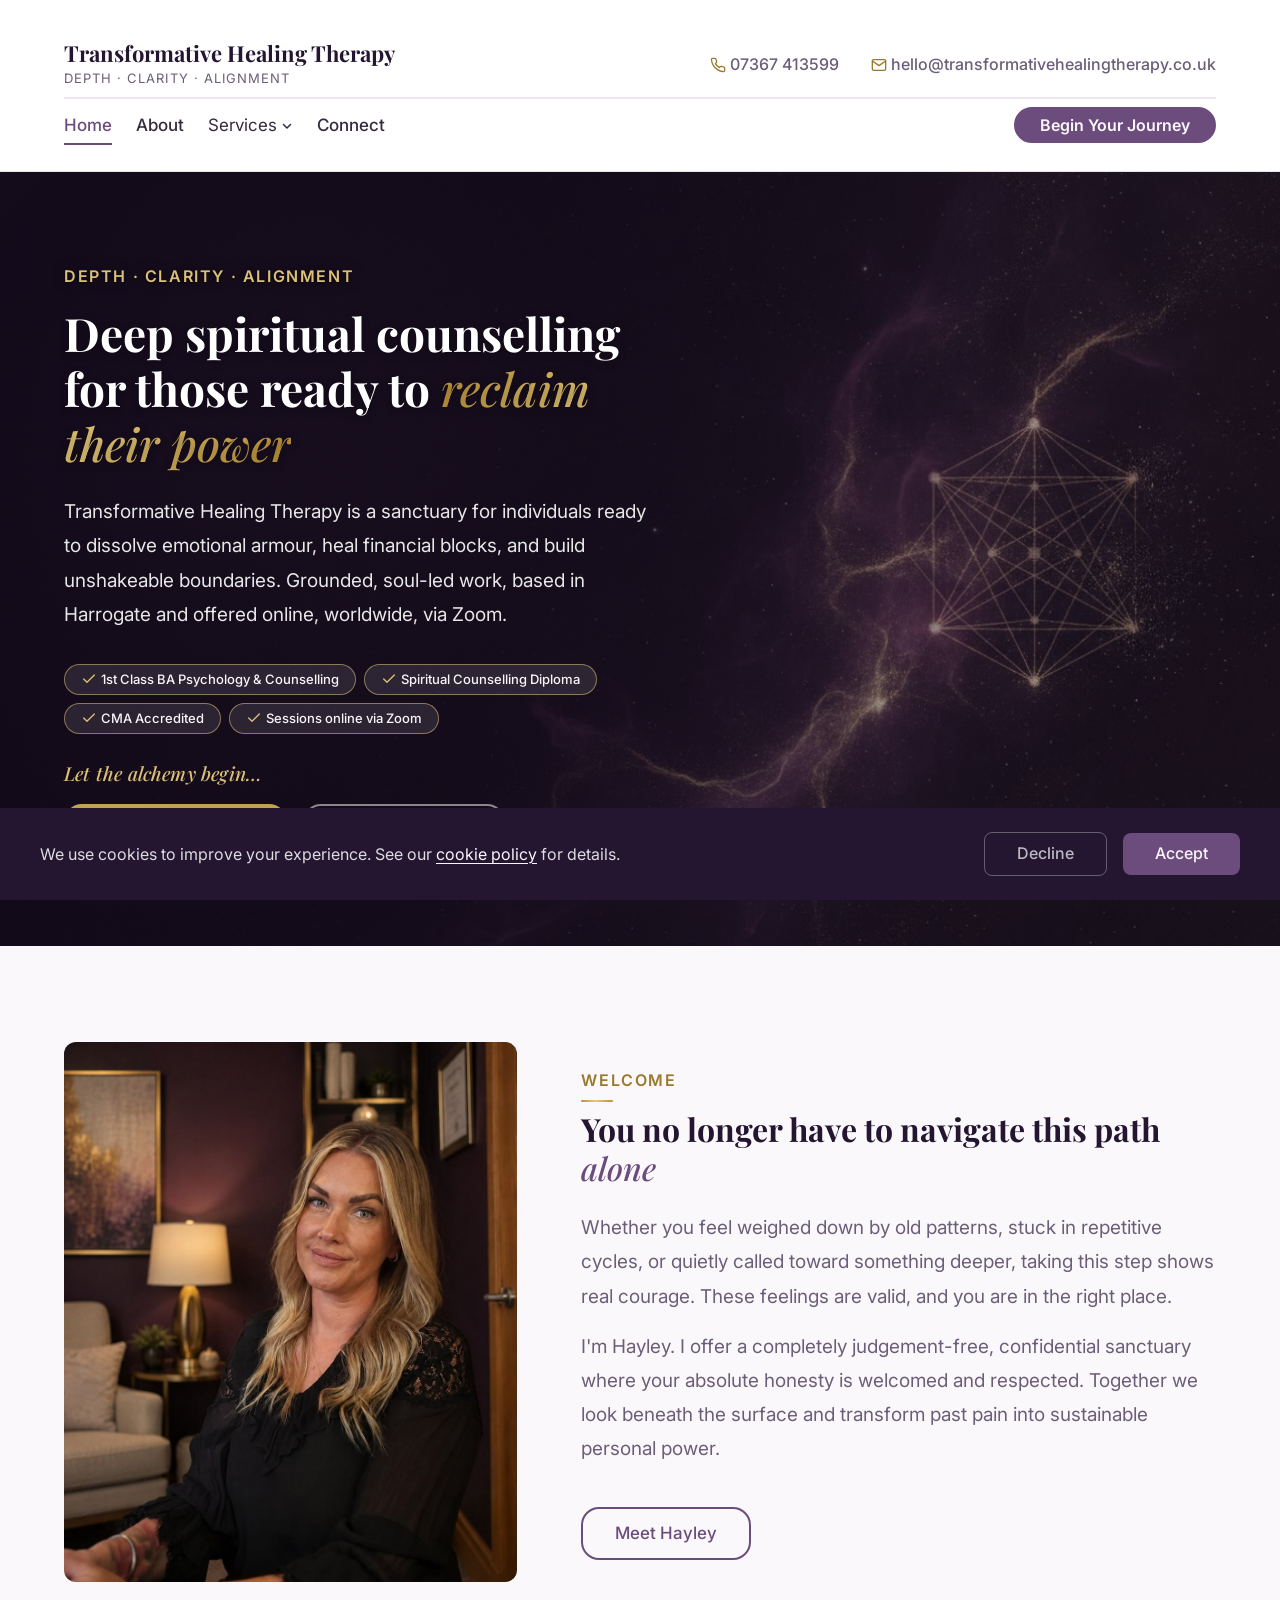
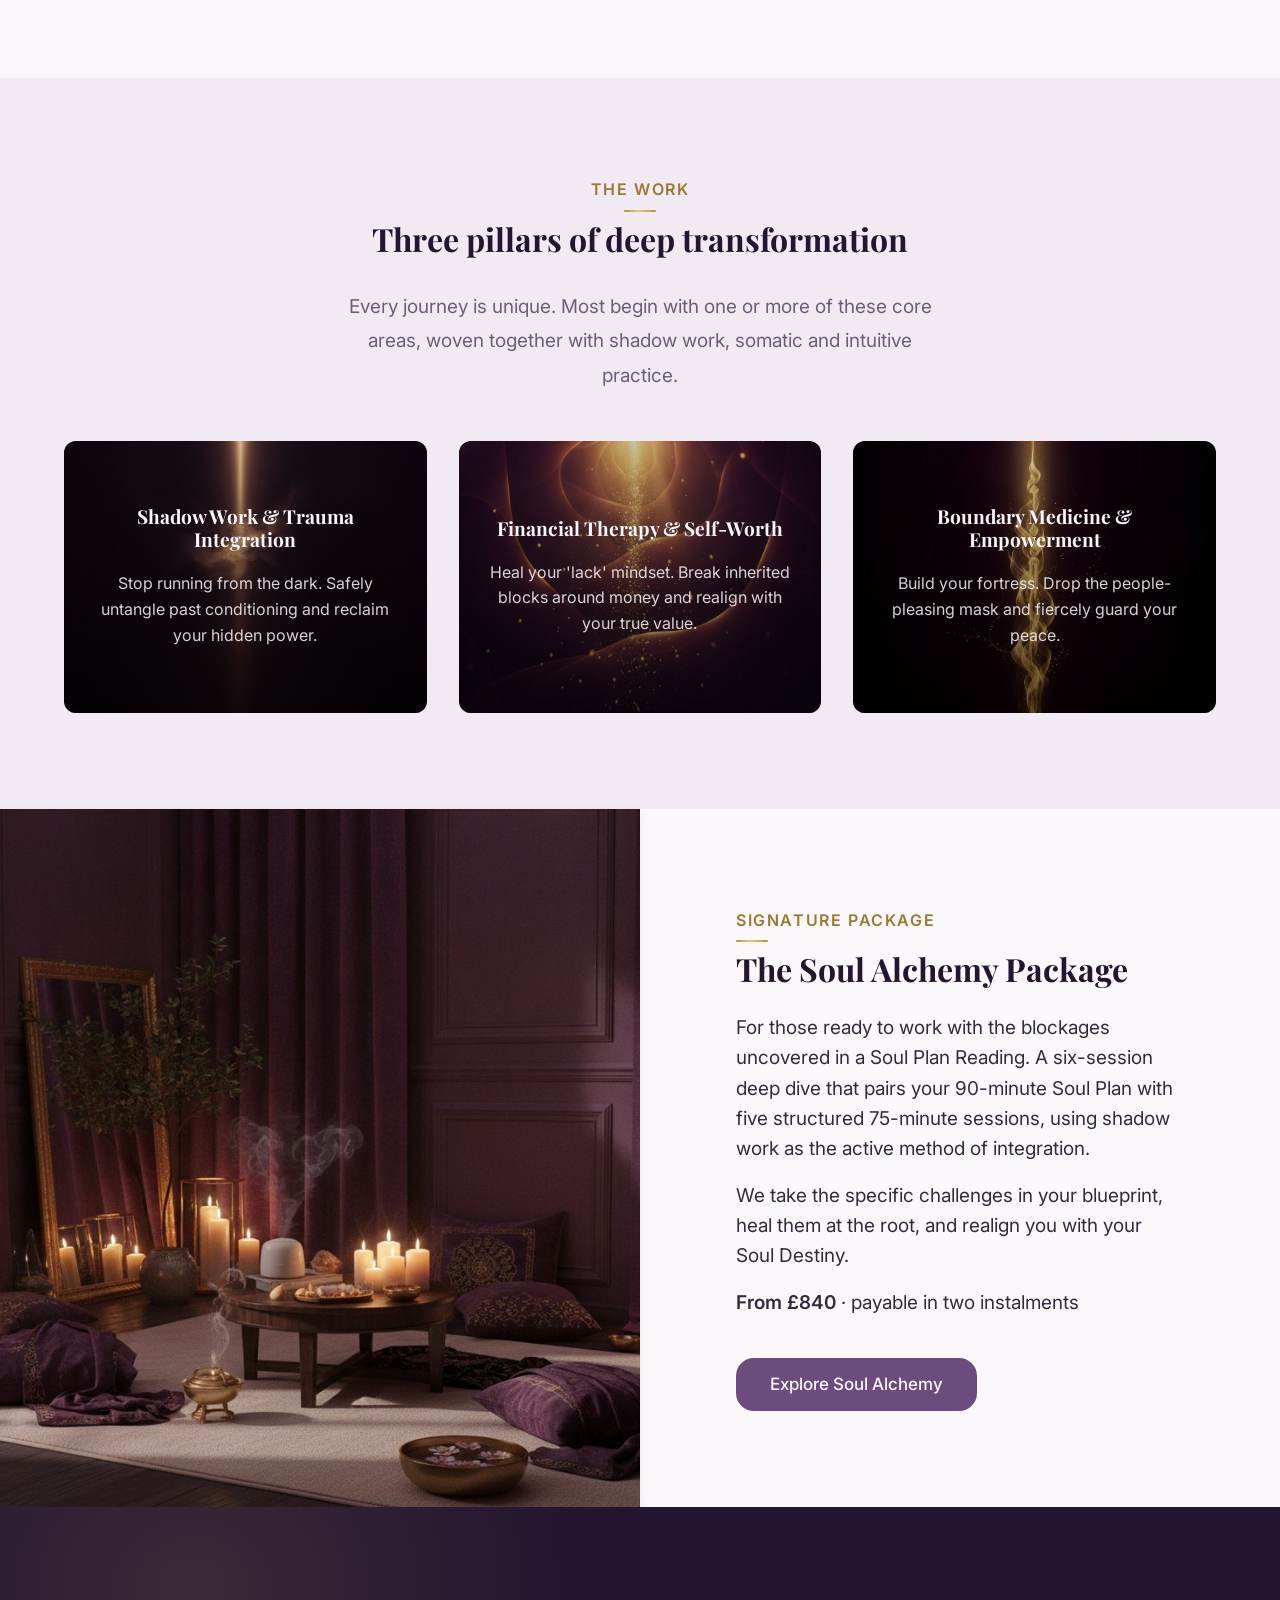
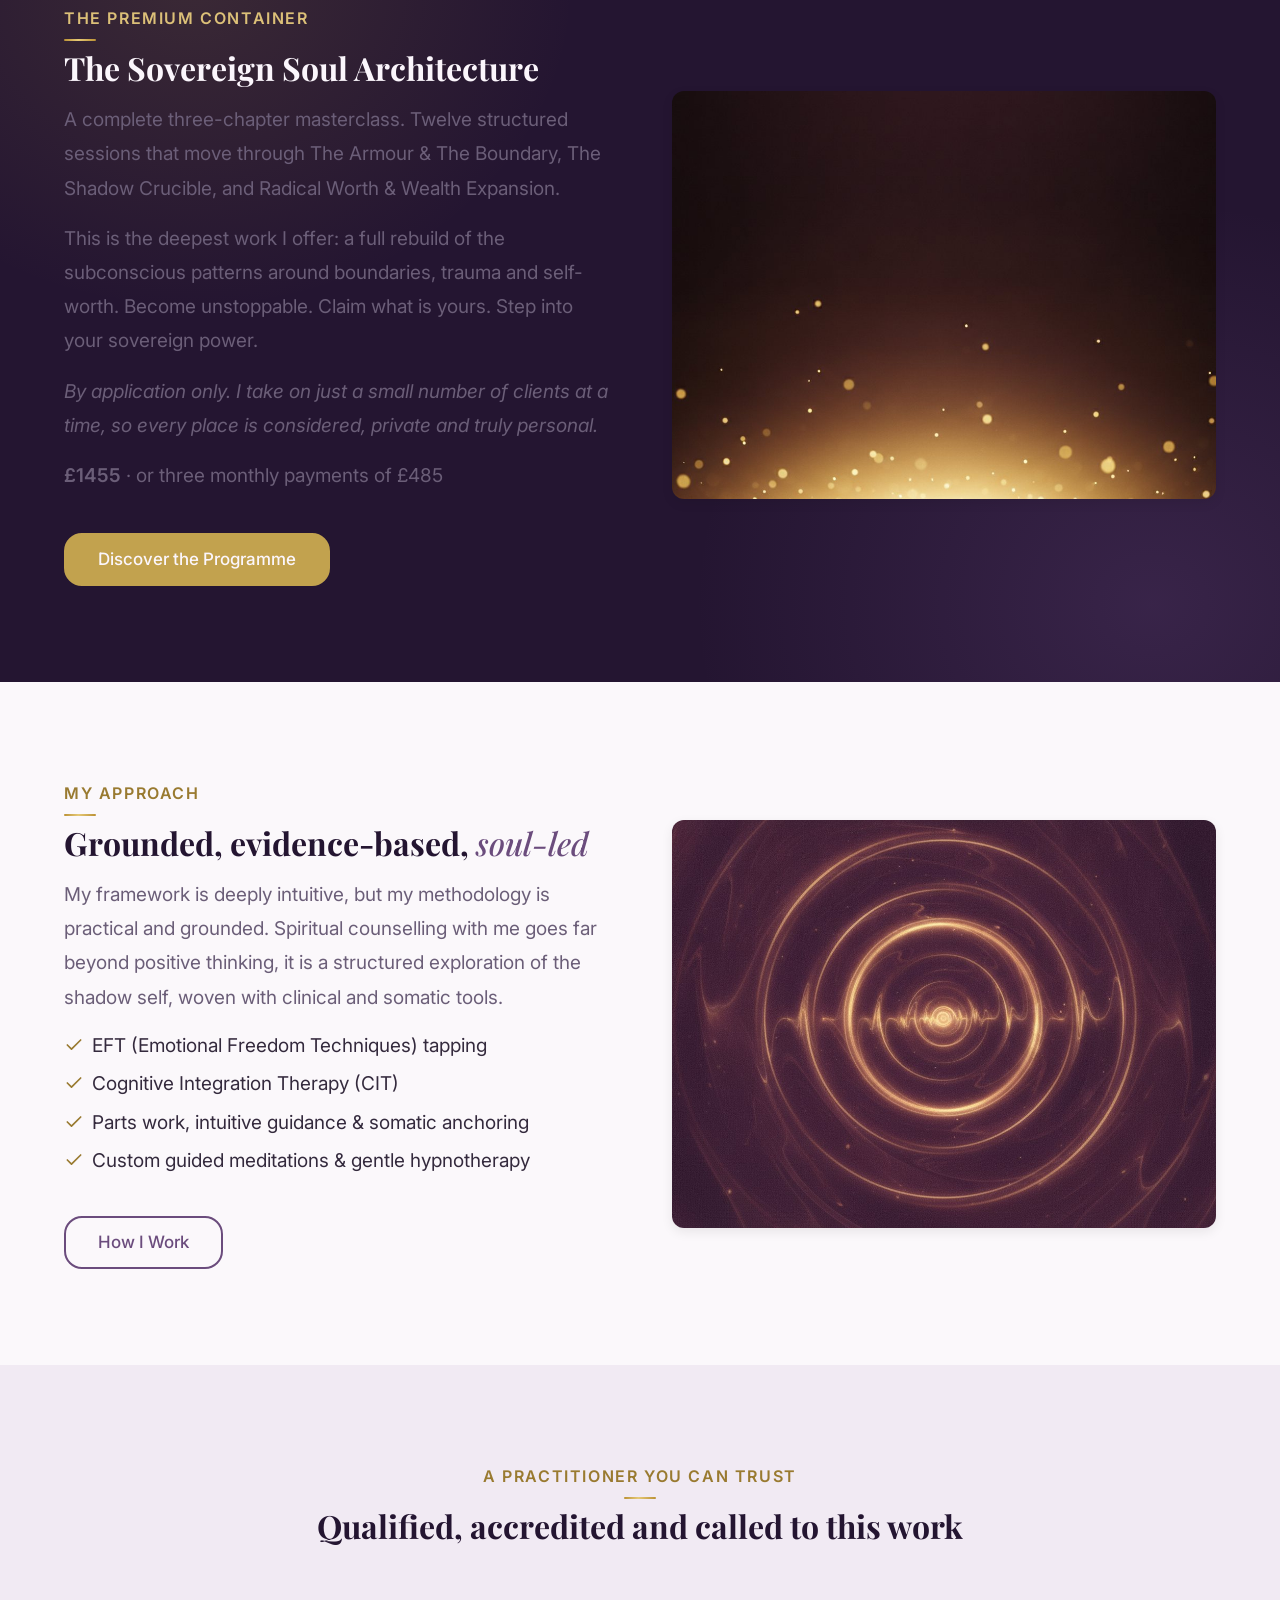
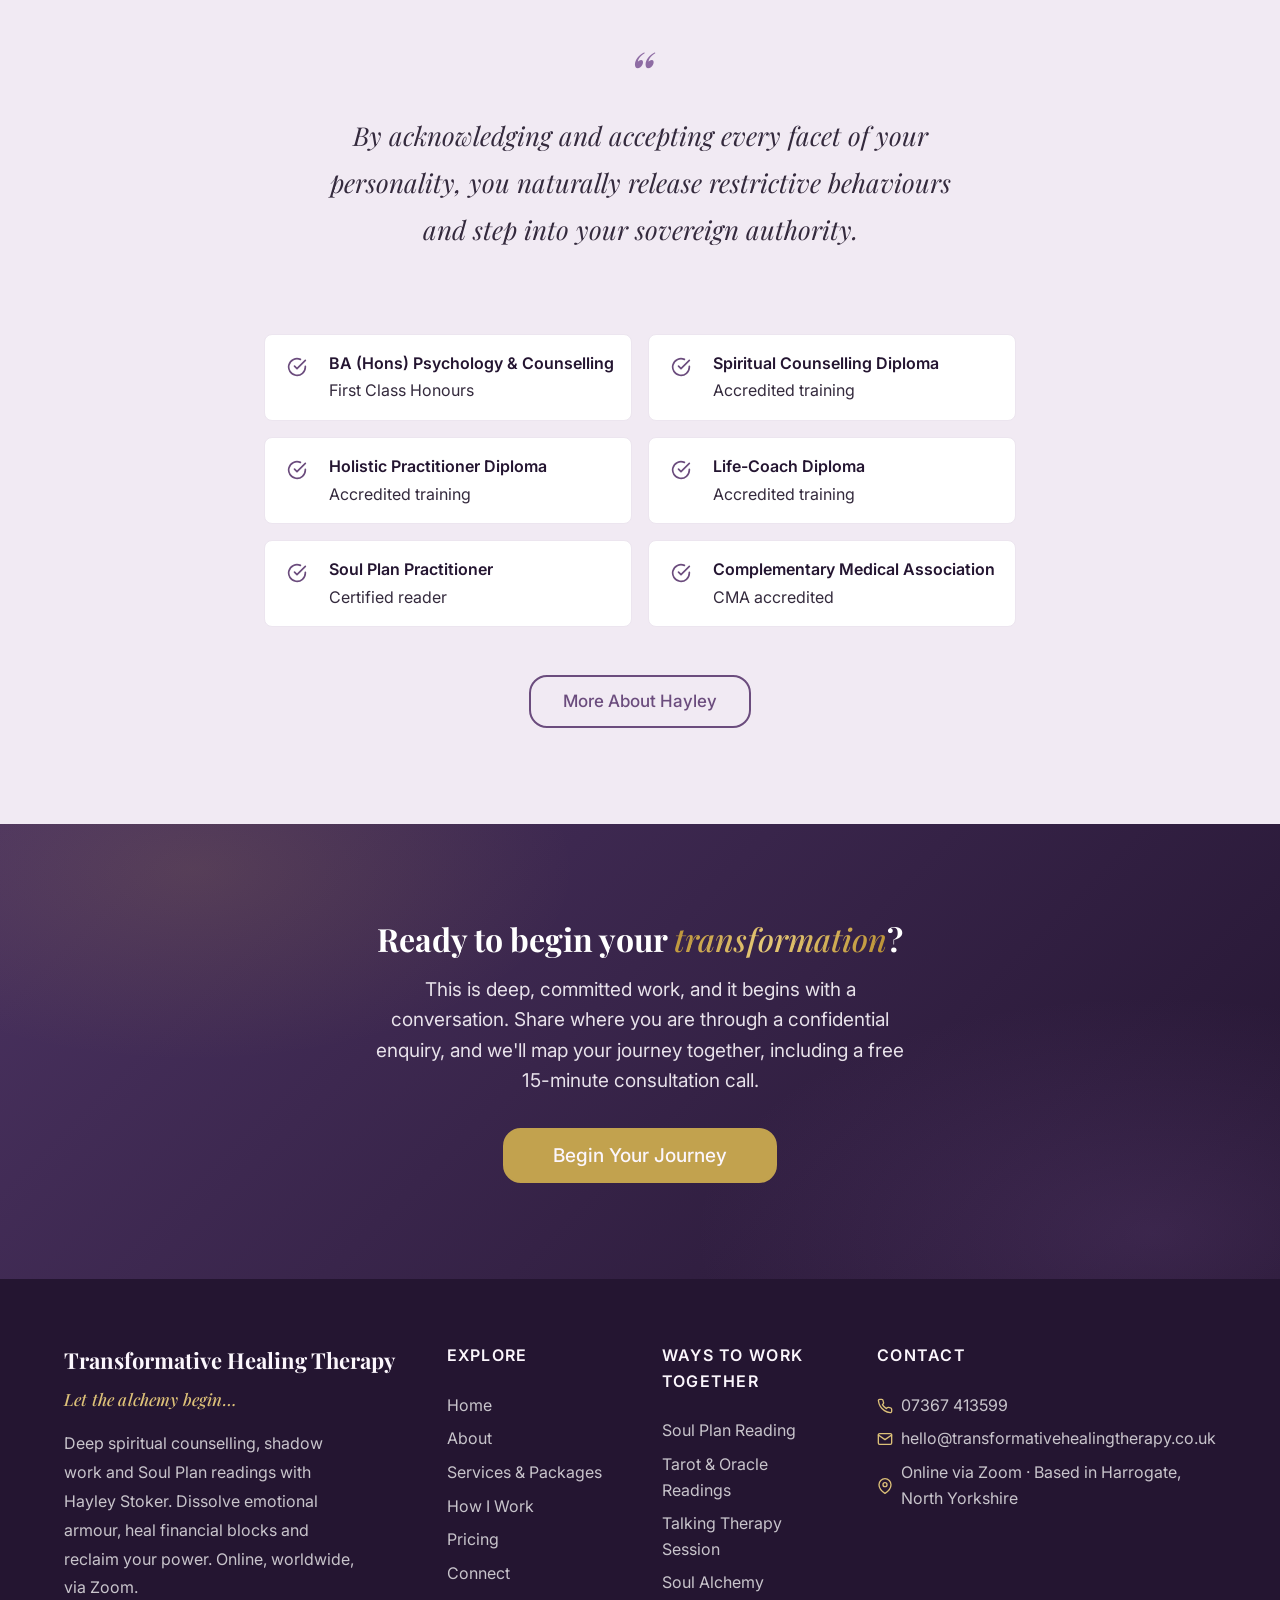
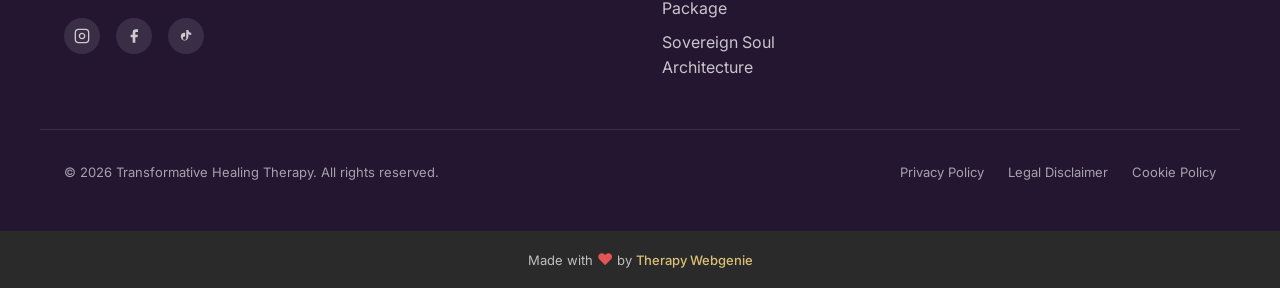
==== commit 2912f7c8: "Cache-bust: bump CSS ?v= params for template v1.7.22" ====
--- a/index.html
+++ b/index.html
@@ -28,9 +28,9 @@
   <link rel="preconnect" href="https://fonts.googleapis.com">
   <link rel="preconnect" href="https://fonts.gstatic.com" crossorigin>
 
-  <link rel="stylesheet" href="css/base.css?v=178">
-  <link rel="stylesheet" href="css/components.css?v=178">
-  <link rel="stylesheet" href="css/theme.css?v=178">
+  <link rel="stylesheet" href="css/base.css?v=1722">
+  <link rel="stylesheet" href="css/components.css?v=1722">
+  <link rel="stylesheet" href="css/theme.css?v=1722">
 
   <!-- PROFILE:schema -->
   <script type="application/ld+json">
@@ -91,7 +91,7 @@
   <nav class="nav nav--two-tier" role="navigation" aria-label="Main navigation">
     <div class="container">
       <div class="nav__top">
-        <a href="index.html" class="nav__brand nav__brand--inline">
+        <a href="./" class="nav__brand nav__brand--inline">
           <!-- PROFILE:logo --><!-- /PROFILE:logo -->
           <div class="nav__brand-text">
             <span class="nav__name"><!-- PROFILE:site_title -->Transformative Healing Therapy<!-- /PROFILE:site_title --></span>
@@ -111,7 +111,7 @@
       </div>
       <div class="nav__bottom">
         <div class="nav__links">
-          <a href="index.html" class="nav__link nav__link--active">Home</a>
+          <a href="./" class="nav__link nav__link--active">Home</a>
           <a href="about.html" class="nav__link">About</a>
           <div class="nav__dropdown">
             <button class="nav__link nav__link--has-children" aria-expanded="false" aria-haspopup="true">Services <svg class="nav__chevron" width="12" height="12" viewBox="0 0 12 12" aria-hidden="true"><path d="M2.5 4.5L6 8l3.5-3.5" fill="none" stroke="currentColor" stroke-width="1.5" stroke-linecap="round" stroke-linejoin="round"/></svg></button>
@@ -133,7 +133,7 @@
       </div>
     </div>
     <div class="nav__mobile" id="mobile-menu" role="menu">
-      <a href="index.html" class="nav__link nav__link--active" role="menuitem">Home</a>
+      <a href="./" class="nav__link nav__link--active" role="menuitem">Home</a>
       <a href="about.html" class="nav__link" role="menuitem">About</a>
       <div class="nav__mobile-group">
         <div class="nav__mobile-parent">
@@ -410,7 +410,7 @@
       <div class="footer__col">
         <p class="footer__heading">Explore</p>
         <div class="footer__links">
-          <a href="index.html" class="footer__link">Home</a>
+          <a href="./" class="footer__link">Home</a>
           <a href="about.html" class="footer__link">About</a>
           <a href="services.html" class="footer__link">Services &amp; Packages</a>
           <a href="how-i-work.html" class="footer__link">How I Work</a>
--- a/css/base.css
+++ b/css/base.css
@@ -264,7 +264,7 @@
   font-size: var(--text-base);
   font-weight: var(--font-weight-medium);
   line-height: 1;
-  border-radius: var(--aesthetic-radius);
+  border-radius: var(--btn-radius, var(--aesthetic-radius)); /* v1.7.20 hook: pill buttons */
   transition: all var(--transition-base);
   text-decoration: none;
   border: calc(var(--aesthetic-border-width) + 1px) solid transparent;
@@ -301,13 +301,14 @@
 
 .btn--accent {
   background-color: var(--color-secondary);
-  color: var(--color-text-inverse);
+  color: var(--btn-accent-text, var(--color-text-inverse)); /* v1.7.20: dark ink on a light accent */
   border-color: var(--color-secondary);
 }
 
 .btn--accent:hover {
   background-color: var(--color-secondary-dark);
   border-color: var(--color-secondary-dark);
+  color: var(--btn-accent-hover-text, var(--color-text-inverse));
 }
 
 .btn--block {
--- a/css/components.css
+++ b/css/components.css
@@ -71,17 +71,17 @@
 
 .nav__name {
   font-family: var(--font-heading);
-  font-size: var(--text-lg);
+  font-size: var(--nav-name-size, var(--text-lg));
   font-weight: var(--font-weight-bold);
-  color: var(--color-text-heading);
+  color: var(--nav-name-color, var(--color-text-heading));
   line-height: 1.2;
 }
 
 .nav__title {
-  font-size: var(--text-xs);
-  color: var(--color-text-light);
-  text-transform: uppercase;
-  letter-spacing: 0.08em;
+  font-size: var(--nav-title-size, var(--text-xs));
+  color: var(--color-text-light);
+  text-transform: var(--nav-title-transform, uppercase);
+  letter-spacing: var(--nav-title-tracking, 0.08em);
 }
 
 .nav__links {
@@ -435,7 +435,7 @@
   background-color: var(--color-surface);
   border-bottom: 1px solid var(--color-border-light);
   transition: box-shadow var(--transition-base);
-  padding: 20px 0;
+  padding: var(--nav-two-tier-padding, 20px) 0; /* v1.7.20 hook */
 }
 
 .nav--two-tier.nav--scrolled {
@@ -447,7 +447,7 @@
   display: flex;
   align-items: center;
   justify-content: space-between;
-  padding-top: 20px;
+  padding-top: var(--nav-top-padding, 20px); /* v1.7.20 hook */
   padding-bottom: var(--space-sm);
 }
 
@@ -531,6 +531,19 @@
     border-top: 1px solid var(--color-border-light);
     padding-top: var(--space-sm);
     padding-bottom: var(--space-sm);
+  }
+}
+
+/* v1.7.15 - below 1100px the bottom bar holds only the menu button, pinned
+   24px from the top. A brand that wraps to two lines (canonburyclinic.co.uk)
+   left the button level with the top of the name instead of beside it.
+   Stretch the bar over the header's height and centre the button in it. */
+@media (max-width: 1099px) {
+  .nav--two-tier .nav__bottom {
+    top: 0;
+    bottom: 0;
+    display: flex;
+    align-items: center;
   }
 }
 
@@ -662,6 +675,22 @@
   line-height: 1.2;
 }
 
+/* v1.7.15 - on a phone the bar is 56px tall and the brand gets ~200px, so a
+   long practice name was cut to "Canonb..." with the tagline squeezed into
+   three 11px lines beside it (canonburyclinic.co.uk). Drop the tagline and
+   let the name use two lines instead. */
+@media (max-width: 479px) {
+  .nav-scroll__title {
+    display: none;
+  }
+  .nav-scroll__name {
+    white-space: normal;
+    display: -webkit-box;
+    -webkit-line-clamp: 2;
+    -webkit-box-orient: vertical;
+  }
+}
+
 .nav-scroll__right {
   display: flex;
   align-items: center;
@@ -839,7 +868,7 @@
   display: flex;
   flex-wrap: wrap;
   gap: var(--space-md);
-  justify-content: center;
+  justify-content: var(--hero-actions-justify, center);
 }
 
 @media (min-width: 768px) {
@@ -1453,6 +1482,9 @@
 
 .hero--image .hero__label {
   color: var(--color-secondary-light);
+  /* v1.7.15 - the heading carries a shadow, the label did not, and a small
+     gold line over a busy photograph was hard to read (canonburyclinic.co.uk). */
+  text-shadow: 0 1px 3px rgba(0, 0, 0, 0.6), 0 0 14px rgba(0, 0, 0, 0.45);
 }
 
 .hero--image .hero__heading {
@@ -2607,6 +2639,14 @@
   padding: var(--space-2xl);
 }
 
+/* v1.7.12 - at phone width 48px of card padding left a 229px field inside a 327px card and the
+   enquiry dropdown truncated its own selected value (Elspeth Campbell review, 2026-09-17). */
+@media (max-width: 767px) {
+  .contact-form-card {
+    padding: var(--space-lg);
+  }
+}
+
 .contact-form-card h2 {
   font-size: var(--text-xl);
   margin-bottom: var(--space-sm);
@@ -2635,6 +2675,9 @@
 .form__group--checkbox input[type="checkbox"] {
   margin-top: 4px;
   flex-shrink: 0;
+  width: var(--form-check-size, auto); /* v1.7.20 hooks: a bigger tap target */
+  height: var(--form-check-size, auto);
+  accent-color: var(--form-check-accent, auto);
 }
 
 .form__group--checkbox label {
@@ -3036,6 +3079,21 @@
   margin-bottom: var(--space-md);
 }
 
+/* v1.7.15 - .service-detail h2 is --text-xl (26px), but a bare h3 uses
+   --text-h3 (26px on a phone, 28px on desktop), so FAQ questions under an h2
+   in a post or service write-up were as big as, or bigger than, the heading
+   above them (canonburyclinic.co.uk posts at 375px). Always a step smaller,
+   and never larger than the site's own h3 size. */
+.service-detail h3 {
+  font-size: min(var(--text-lg), var(--text-h3));
+}
+
+@media (min-width: 768px) {
+  .service-detail h3 {
+    font-size: min(var(--text-lg), var(--text-h3-desktop));
+  }
+}
+
 .service-detail p {
   color: var(--color-text-light);
   line-height: var(--line-height-relaxed);
@@ -3056,7 +3114,10 @@
   position: relative;
   padding-left: var(--space-xl);
   margin-bottom: var(--space-sm);
-  font-size: var(--text-sm);
+  /* v1.7.13 - inherit, not --text-sm. A post or service write-up puts a list
+     straight after paragraphs, and at --text-sm the bullets read 16px against
+     19px prose (canonburyclinic.co.uk blog posts, 2026-10-01). */
+  font-size: inherit;
   color: var(--color-text-light);
   line-height: var(--line-height-normal);
 }
@@ -3065,7 +3126,8 @@
   content: '';
   position: absolute;
   left: 0;
-  top: 7px;
+  /* Centred on the first line at any font size (was a fixed 7px). */
+  top: calc(var(--line-height-normal) * 0.5em - 4px);
   width: 8px;
   height: 8px;
   border-radius: var(--radius-full);
@@ -3360,7 +3422,7 @@
    PAGE HEADER (inner pages)
    ============================================= */
 .page-header {
-  padding: 96px 0;
+  padding: var(--page-header-padding, 96px) 0; /* v1.7.20 hook: a site can tighten title bands on phones */
   background-color: var(--color-bg-alt);
   text-align: center;
 }
@@ -3378,7 +3440,7 @@
 
 @media (min-width: 768px) {
   .page-header {
-    padding: var(--space-3xl) 0;
+    padding: var(--page-header-padding-desktop, var(--space-3xl)) 0;
   }
 }
 
@@ -3400,14 +3462,36 @@
   color: var(--color-secondary-light);
 }
 
+/* Breadcrumbs on a dark page-header.
+   TWO NAMING CONVENTIONS ON PURPOSE - do not "tidy" either set away.
+   PLURAL (.breadcrumbs__item / __separator / __item--active) is the real one:
+   it is what blog-post.html, theme-preview.html and 44 client pages actually
+   emit, and it is the set with base styling further down this file. Only the
+   SINGULAR names (.breadcrumb__link / __current / __separator) were listed here
+   originally, so they matched nothing and a dark header left the breadcrumbs in
+   their default dark-on-dark colours, i.e. invisible. The singular selectors are
+   retained purely so any hand-written markup using them keeps working.
+   The anchor is overridden explicitly: .breadcrumbs__item a sets its own colour,
+   so colouring only the parent item would never reach the link. */
+.page-header--dark .breadcrumbs__item,
 .page-header--dark .breadcrumb__link {
   color: rgba(255, 255, 255, 0.7);
 }
 
+.page-header--dark .breadcrumbs__item a {
+  color: rgba(255, 255, 255, 0.85);
+}
+
+.page-header--dark .breadcrumbs__item a:hover {
+  color: var(--color-text-inverse);
+}
+
+.page-header--dark .breadcrumbs__item--active,
 .page-header--dark .breadcrumb__current {
   color: var(--color-text-inverse);
 }
 
+.page-header--dark .breadcrumbs__separator,
 .page-header--dark .breadcrumb__separator {
   color: rgba(255, 255, 255, 0.4);
 }
@@ -3466,15 +3550,38 @@
 .page-header--dark .page-header__meta {
   color: rgba(255, 255, 255, 0.75);
 }
-
+/* v1.7.12 - button row under a page-header. A page-header used as a mid-page
+   image band (Elspeth Campbell, 2026-09-17) had its button sitting flush on the
+   paragraph because .page-header p carries margin: 0 auto. One slot owns the gap. */
+.page-header__actions {
+  display: flex;
+  flex-wrap: wrap;
+  gap: var(--space-md);
+  justify-content: center;
+  margin-top: var(--space-lg);
+}
+
+/* Breadcrumbs on an image page-header. Same two-convention story as
+   .page-header--dark above - see the comment there before editing. */
+.page-header--image .breadcrumbs__item,
 .page-header--image .breadcrumb__link {
   color: rgba(255, 255, 255, 0.7);
 }
 
+.page-header--image .breadcrumbs__item a {
+  color: rgba(255, 255, 255, 0.85);
+}
+
+.page-header--image .breadcrumbs__item a:hover {
+  color: var(--color-text-inverse);
+}
+
+.page-header--image .breadcrumbs__item--active,
 .page-header--image .breadcrumb__current {
   color: var(--color-text-inverse);
 }
 
+.page-header--image .breadcrumbs__separator,
 .page-header--image .breadcrumb__separator {
   color: rgba(255, 255, 255, 0.4);
 }
@@ -3568,7 +3675,8 @@
 
 .footer__legal {
   display: flex;
-  gap: var(--space-lg);
+  flex-wrap: wrap;
+  gap: var(--space-xs) var(--space-lg);
   justify-content: center;
 }
 
@@ -3625,9 +3733,9 @@
 }
 
 .split__text .signature {
-  font-family: var(--font-heading);
-  font-size: var(--text-xl);
-  font-style: italic;
+  font-family: var(--font-signature, var(--font-heading));
+  font-size: var(--signature-size, var(--text-xl));
+  font-style: var(--signature-style, italic);
   color: var(--color-text-heading);
   margin-top: var(--space-lg);
 }
@@ -3734,6 +3842,15 @@
   margin: 0;
 }
 
+/* v1.7.15 - a bleed column touches the viewport edge, and the reveal starts
+   it 34px further out (translateX), so every bleed split with a column on the
+   right gave the whole page a 34px sideways scroll until it animated in
+   (canonburyclinic.co.uk about and laser-therapy pages). Clip the band, never
+   html or body. */
+.section:has(.split--bleed) {
+  overflow-x: clip;
+}
+
 @media (min-width: 768px) {
   .split--bleed {
     grid-template-columns: 1fr 1fr;
@@ -3760,6 +3877,46 @@
 
   .split--bleed-reverse > * {
     direction: ltr;
+  }
+}
+
+/* v1.7.16 - a bleed photo kept a fixed 4:3 box, so beside text taller than it
+   (three paragraphs at 1280px) it floated mid-band with up to ~400px of empty
+   half-band above and below (canonburyclinic.co.uk laser-therapy and about).
+   The photo now fills the band's full height. min-height keeps the old 4:3
+   height of a half-width column, so a band with short text looks as before.
+   Covers both markups in the fleet: img as a direct child, or inside
+   .split__image-wrap. */
+@media (min-width: 768px) {
+  .split--bleed {
+    align-items: stretch;
+  }
+
+  .split--bleed > .split__content {
+    align-self: center;
+  }
+
+  .split--bleed > .split__image,
+  .split--bleed > .split__image-wrap {
+    min-height: min(37.5vw, 80vh);
+  }
+
+  .split--bleed > .split__image {
+    height: 100%;
+    max-height: none;
+    aspect-ratio: auto;
+  }
+
+  .split--bleed > .split__image-wrap {
+    position: relative;
+  }
+
+  .split--bleed > .split__image-wrap > .split__image {
+    position: absolute;
+    inset: 0;
+    height: 100%;
+    max-height: none;
+    aspect-ratio: auto;
   }
 }
 
@@ -4090,7 +4247,9 @@
   display: flex;
   align-items: flex-start;
   gap: var(--space-sm);
-  font-size: var(--text-base);
+  /* v1.7.15 - inherit, not --text-base: a checklist follows a paragraph and
+     read 17px against 19px (canonburyclinic.co.uk laser-therapy.html). */
+  font-size: inherit;
   color: var(--color-text);
   line-height: var(--line-height-normal);
 }
@@ -4108,7 +4267,7 @@
   display: flex;
   align-items: flex-start;
   gap: var(--space-sm);
-  font-size: var(--text-base);
+  font-size: inherit;
   color: var(--color-text);
   line-height: var(--line-height-normal);
 }
@@ -4138,6 +4297,32 @@
   background-color: transparent;
   background-image: url("data:image/svg+xml,%3Csvg xmlns='http://www.w3.org/2000/svg' viewBox='0 0 24 24' fill='none' stroke='%235B7B6F' stroke-width='2.5' stroke-linecap='round' stroke-linejoin='round'%3E%3Cpolyline points='20 6 9 17 4 12'/%3E%3C/svg%3E");
   background-size: 18px;
+}
+
+/* Numbered variant (v1.7.22, 2026-10-22): the same list with 1, 2, 3 in the
+   circle where the tick sits, for steps or anything in order. Markup:
+   ol.checklist.checklist--numbered > li.checklist__item (never type the
+   numbers). The circle is larger than the tick's so the number is 16px. */
+.checklist--numbered {
+  counter-reset: checklist-number;
+}
+
+.checklist--numbered .checklist__item {
+  counter-increment: checklist-number;
+}
+
+.checklist--numbered .checklist__item::before {
+  content: counter(checklist-number);
+  width: 26px;
+  height: 26px;
+  margin-top: 0;
+  background-image: none;
+  color: var(--color-text-inverse);
+  font-family: var(--font-body);
+  font-size: var(--text-sm);
+  font-weight: var(--font-weight-semibold);
+  line-height: 26px;
+  text-align: center;
 }
 
 /* =============================================
@@ -5664,6 +5849,14 @@
   gap: var(--space-xl);
 }
 
+/* Each list fills its column (the base .accordion centres itself with
+   auto margins, which in a grid shrinks it to its longest question). */
+.accordion-grid .accordion {
+  width: 100%;
+  margin-left: 0;
+  margin-right: 0;
+}
+
 @media (min-width: 768px) {
   .accordion-grid {
     grid-template-columns: 1fr 1fr;
@@ -6151,6 +6344,19 @@
 .divider--primary svg path,
 .divider--primary svg polygon {
   fill: var(--color-primary);
+}
+
+/* Line variant (v1.7.22, 2026-10-22): a thin rule between two parts of the
+   text in one column, where .divider alone (a wave or other shape between
+   bands, drawn by its SVG) would draw nothing. It takes the colour of the
+   text around it, faintly, so it reads on a white section and on a colour
+   band. Markup: div.divider.divider--line (no SVG inside). */
+.divider--line {
+  height: 0;
+  margin: var(--space-xl) 0;
+  overflow: visible;
+  border-top: 1px solid currentColor;
+  opacity: 0.25;
 }
 
 /* --- Video Embed --- */
@@ -6943,6 +7149,41 @@
   transform: translateY(-2px);
 }
 
+/* v1.7.15 - cards in a row are the same height (grid stretch), but the body
+   was not, so "Read more" sat wherever the excerpt ended and drifted between
+   neighbours. Column flex pins it to the bottom of every card. */
+.blog-card {
+  display: flex;
+  flex-direction: column;
+}
+
+.blog-card__body {
+  flex: 1;
+  display: flex;
+  flex-direction: column;
+}
+
+.blog-card__link {
+  margin-top: auto;
+  align-self: flex-start;
+}
+
+/* v1.7.15 - a lone card on the last row sits in the middle, not hard left
+   with two empty slots beside it (10 posts in a 3-column grid). */
+@media (min-width: 768px) and (max-width: 1023px) {
+  .blog-grid > .blog-card:last-child:nth-child(odd) {
+    grid-column: 1 / -1;
+    justify-self: center;
+    width: calc((100% - var(--space-xl)) / 2);
+  }
+}
+
+@media (min-width: 1024px) {
+  .blog-grid > .blog-card:last-child:nth-child(3n+1) {
+    grid-column: 2;
+  }
+}
+
 .blog-card__image {
   width: 100%;
   aspect-ratio: 16 / 9;
@@ -7014,6 +7255,68 @@
 .blog-card__link svg {
   width: 16px;
   height: 16px;
+}
+
+/* v1.7.14 - category label on a blog card, above the date. Until now the
+   listing emitted this span with no CSS behind it, so it read as a line of
+   plain body text (canonburyclinic.co.uk, 2026-10-01). */
+.blog-card__category {
+  display: block;
+  font-size: var(--text-xs);
+  font-weight: var(--font-weight-semibold);
+  color: var(--color-primary);
+  text-transform: uppercase;
+  letter-spacing: 0.05em;
+  margin-bottom: var(--space-xs);
+}
+
+/* v1.7.14 - category filter pills above the blog grid, emitted by the listing
+   generator once a site has 2+ categories. A sibling of .blog-grid, never a
+   child: inside the grid it took the first card slot. Same look as
+   .shop-filter, separate classes so a change to one cannot break the other. */
+.blog-filters {
+  display: flex;
+  flex-wrap: wrap;
+  gap: var(--space-sm);
+  margin-bottom: var(--space-xl);
+}
+
+.blog-filter {
+  padding: var(--space-xs) var(--space-md);
+  border: 1px solid var(--color-border);
+  border-radius: var(--aesthetic-radius-pill);
+  background: transparent;
+  color: var(--color-text);
+  font-family: inherit;
+  font-size: var(--text-sm);
+  font-weight: var(--font-weight-semibold);
+  cursor: pointer;
+  transition: all var(--transition-fast);
+}
+
+.blog-filter:hover {
+  border-color: var(--color-primary);
+  color: var(--color-primary);
+}
+
+.blog-filter--active {
+  background-color: var(--color-primary);
+  border-color: var(--color-primary);
+  color: var(--color-text-inverse);
+}
+
+/* :hover (0,2,0) outranks --active (0,1,0); keep the active pill readable. */
+.blog-filter--active:hover {
+  color: var(--color-text-inverse);
+}
+
+/* v1.7.14 - the listing's empty state. It sits inside .blog-grid, so it spans
+   every column rather than squeezing into the first card slot. */
+.blog-empty {
+  grid-column: 1 / -1;
+  text-align: center;
+  color: var(--color-text-light);
+  padding: var(--space-2xl) 0;
 }
 
 /* =============================================
@@ -7250,6 +7553,18 @@
 .reveal--visible .split__image,
 .reveal--visible .split__image-placeholder {
   opacity: 1;
+  transform: none;
+}
+
+/* v1.7.17 - the reversed-split slide (.reveal .split--reverse .split__content,
+   0,3,0) out-ranks the reset above (0,2,0), so on a photo-left band the 34px
+   offset never cleared: text pushed past the right edge and a gap beside the
+   photo, on every desktop visit (canonburyclinic.co.uk laser-therapy). Same
+   weight, later in the file, so it wins. */
+.reveal--visible .split--reverse .split__text,
+.reveal--visible .split--reverse .split__content,
+.reveal--visible .split--reverse .split__image,
+.reveal--visible .split--reverse .split__image-placeholder {
   transform: none;
 }
 
@@ -7309,6 +7624,14 @@
 /* =============================================
    CARD HOVER LIFTS
    Subtle lift effect on interactive cards.
+
+   .team-card intentionally has NO base rule and must not be given one. It is a
+   hover-intensity hook, not a standalone component: it is always written
+   alongside .card (see creativewellness.co.uk/about.html, which uses
+   "card card--image-top card--portrait team-card"), so .card supplies the base
+   styling and .card:hover the default -2px lift, and this rule upgrades that
+   lift to -4px. The real standalone team component is .team-member.
+   Do not delete it as an orphan either - a live client site depends on it.
    ============================================= */
 .card--service:hover,
 .icon-box--card:hover,
@@ -7373,23 +7696,15 @@
   box-shadow: none;
 }
 
-/* =============================================
-   SMOOTH LINK UNDERLINE ANIMATION
-   Animated underline grows from left on hover.
-   ============================================= */
-.content a:not(.btn) {
-  text-decoration: none;
-  background-image: linear-gradient(var(--color-primary), var(--color-primary));
-  background-size: 0% 2px;
-  background-position: left bottom;
-  background-repeat: no-repeat;
-  transition: background-size var(--transition-base);
-  padding-bottom: 1px;
-}
-
-.content a:not(.btn):hover {
-  background-size: 100% 2px;
-}
+/* SMOOTH LINK UNDERLINE ANIMATION - REMOVED in v1.7.10.
+   It was scoped to `.content`, and no element in master or across the fleet has
+   ever carried that class: a sweep of every shipped page in master-site-template
+   and all client sites found zero exact `content` class tokens. (Beware the false
+   positive - a substring search matches `privacy-content` and `cookies-content`
+   and reports ~74 pages.) So the rule could never fire. Prose links are handled
+   by the `main p a` / `main li a` rule instead - see the "Inline content links"
+   entry in COMPONENTS.md. If an animated underline is ever wanted, add it there
+   rather than reviving a class nothing applies. */
 
 /* =============================================
    PRINT STYLES
@@ -8684,6 +8999,22 @@
   color: var(--color-text-light);
   line-height: var(--line-height-relaxed);
 }
+/* v1.7.13 - .service-detail draws its own dot with ::before, but the rules
+   above out-rank .service-detail ul (0,2,1 vs 0,1,1), so a plain list in a
+   .service-detail column got the browser's disc beside that dot: a double
+   bullet in every post body (canonburyclinic.co.uk, 2026-10-01). Hand those
+   lists back to the component. Added as an override rather than by narrowing
+   the selectors above, because a selector that disappears from this file is
+   copied into each site's theme.css by the update's orphan-CSS migration,
+   which would bring the double bullet straight back. */
+.section .service-detail ul:not([class]) {
+  list-style: none;
+  padding-left: 0;
+}
+.section .service-detail ul:not([class]) li {
+  margin-bottom: var(--space-sm);
+  line-height: var(--line-height-normal);
+}
 
 /* ============================================
    CONTENT LINKS (visible affordance for bare inline links)
@@ -9737,3 +10068,970 @@
     padding: var(--space-xl);
   }
 }
+
+/* =====================================================================
+   SIGNATURE COMPONENTS (added 2026-10-07)
+   Seven patterns the originals we are asked to match use and the library
+   lacked: day schedule, warm stat strip, video testimonial carousel, press
+   bar, arched image with proof badge, numbered service list, editorial blog
+   cards. Additive only: no existing selector is changed. Tokens only, so every
+   palette and aesthetic dial applies. Documented in COMPONENTS.md
+   ("Signature components") with a demo block in theme-preview.html.
+   ===================================================================== */
+
+/* ---------------------------------------------------------------------
+   DAY SCHEDULE - hour-by-hour cards ("a day at the retreat", "a class day").
+   <ol class="day-schedule"><li class="day-schedule__item">
+     <span class="day-schedule__time">07:00</span>
+     <div class="day-schedule__card"><h3 class="day-schedule__title">..</h3>
+     <p class="day-schedule__text">..</p></div></li>...</ol>
+   Default is a vertical rail (time left, card right). --grid turns it into a
+   grid of cards with the time as a chip on top.
+   --------------------------------------------------------------------- */
+.day-schedule {
+  list-style: none;
+  margin: 0;
+  padding: 0;
+  display: grid;
+  gap: var(--space-md);
+  position: relative;
+}
+
+.day-schedule::before {
+  content: "";
+  position: absolute;
+  top: var(--space-md);
+  bottom: var(--space-md);
+  left: calc(3.5rem + var(--space-sm) / 2);
+  width: 1px;
+  background: var(--color-border);
+}
+
+.day-schedule__item {
+  display: grid;
+  grid-template-columns: 3.5rem 1fr;
+  gap: var(--space-sm);
+  align-items: start;
+  position: relative;
+}
+
+.day-schedule__item::before {
+  content: "";
+  position: absolute;
+  top: calc(var(--space-md) + 0.45em);
+  left: calc(3.5rem + var(--space-sm) / 2 - 4px);
+  width: 9px;
+  height: 9px;
+  border-radius: 50%;
+  background: var(--color-accent);
+  box-shadow: 0 0 0 4px var(--color-bg);
+}
+
+.day-schedule__time {
+  font-family: var(--font-heading);
+  font-size: var(--text-md);
+  font-weight: var(--font-weight-bold);
+  line-height: 1.2;
+  color: var(--color-primary);
+  padding-top: var(--space-md);
+  font-variant-numeric: tabular-nums;
+}
+
+.day-schedule__card {
+  background: var(--color-surface);
+  border: 1px solid var(--color-border-light);
+  border-radius: var(--aesthetic-radius, var(--radius-lg));
+  box-shadow: var(--aesthetic-shadow-card, var(--shadow-sm));
+  padding: var(--space-md);
+}
+
+.day-schedule__title {
+  font-family: var(--font-heading);
+  font-size: var(--text-lg);
+  font-weight: var(--font-weight-bold);
+  color: var(--color-text-heading);
+  line-height: var(--line-height-tight);
+  margin: 0 0 var(--space-xs);
+}
+
+.day-schedule__text {
+  font-size: var(--text-sm);
+  color: var(--color-text-light);
+  line-height: var(--line-height-relaxed);
+  margin: 0;
+}
+
+/* grid of cards, time as a chip on top */
+.day-schedule--grid::before,
+.day-schedule--grid .day-schedule__item::before {
+  display: none;
+}
+
+.day-schedule--grid .day-schedule__item {
+  grid-template-columns: 1fr;
+  grid-template-rows: auto 1fr;
+  align-items: stretch;
+  gap: 0;
+}
+
+.day-schedule--grid .day-schedule__time {
+  justify-self: start;
+  padding: var(--space-xs) var(--space-md);
+  margin-bottom: calc(var(--space-sm) * -1);
+  position: relative;
+  z-index: 1;
+  margin-left: var(--space-md);
+  font-size: var(--text-sm);
+  background: var(--color-primary);
+  color: var(--color-text-inverse);
+  border-radius: var(--radius-full);
+}
+
+.day-schedule--grid .day-schedule__card {
+  padding-top: calc(var(--space-md) + var(--space-sm));
+}
+
+@media (min-width: 768px) {
+  .day-schedule__item {
+    grid-template-columns: 5.5rem 1fr;
+    gap: var(--space-lg);
+  }
+  .day-schedule::before {
+    left: calc(5.5rem + var(--space-lg) / 2);
+  }
+  .day-schedule__item::before {
+    left: calc(5.5rem + var(--space-lg) / 2 - 4px);
+  }
+  .day-schedule__card {
+    padding: var(--space-lg) var(--space-xl);
+  }
+  .day-schedule__time {
+    padding-top: var(--space-lg);
+    font-size: var(--text-xl);
+  }
+  .day-schedule__item::before {
+    top: calc(var(--space-lg) + 0.55em);
+  }
+  .day-schedule--grid {
+    grid-template-columns: repeat(2, 1fr);
+    gap: var(--space-lg);
+  }
+  .day-schedule--grid .day-schedule__item {
+    grid-template-columns: 1fr;
+    gap: 0;
+  }
+  .day-schedule--grid .day-schedule__time {
+    padding-top: var(--space-xs);
+    font-size: var(--text-sm);
+  }
+}
+
+@media (min-width: 1024px) {
+  .day-schedule--grid {
+    grid-template-columns: repeat(3, 1fr);
+  }
+}
+
+/* ---------------------------------------------------------------------
+   STAT STRIP, WARM - a quiet tinted strip of big numbers with hairline
+   dividers. Use on .stats: <div class="stats stats--warm"> with .stat
+   children (the counter animation and __sub work as usual).
+   --------------------------------------------------------------------- */
+.stats--warm {
+  gap: 1px;
+  background: var(--color-border-light);
+  border: 1px solid var(--color-border-light);
+  border-radius: var(--aesthetic-radius, var(--radius-lg));
+  overflow: hidden;
+}
+
+.stats--warm .stat {
+  background: var(--color-bg-alt);
+  padding: var(--space-xl) var(--space-md);
+}
+
+.stats--warm .stat:last-child:nth-child(odd) {
+  grid-column: 1 / -1;
+}
+
+.stats--warm .stat__number {
+  font-size: clamp(2.5rem, 6vw, 4rem);
+  font-weight: var(--font-weight-medium);
+  color: var(--color-accent);
+  line-height: 1;
+  margin-bottom: var(--space-sm);
+}
+
+.stats--warm .stat__label {
+  font-size: var(--text-sm);
+  font-weight: var(--font-weight-semibold);
+  text-transform: uppercase;
+  letter-spacing: 0.12em;
+  color: var(--color-text);
+}
+
+.stats--warm .stat__sub {
+  margin-top: var(--space-xs);
+}
+
+@media (min-width: 768px) {
+  .stats--warm {
+    grid-template-columns: repeat(auto-fit, minmax(150px, 1fr));
+  }
+  .stats--warm .stat:last-child:nth-child(odd) {
+    grid-column: auto;
+  }
+  .stats--warm .stat {
+    padding: var(--space-2xl) var(--space-md);
+  }
+}
+
+/* ---------------------------------------------------------------------
+   VIDEO TESTIMONIAL CAROUSEL - a swipeable row of portrait video cards.
+   No script: native scroll-snap, native <video controls>.
+   <div class="video-carousel" role="region" aria-label="Video testimonials">
+     <figure class="video-carousel__item">
+       <div class="video-carousel__media"><video controls preload="none"
+            poster="images/t1.jpg"><source src="videos/t1.mp4"></video></div>
+       <blockquote class="video-carousel__quote">..</blockquote>
+       <figcaption><span class="video-carousel__name">..</span>
+                   <span class="video-carousel__role">..</span></figcaption>
+     </figure>...</div>
+   A poster that links out instead of playing inline: put an <a> with an <img>
+   and <span class="video-carousel__play"></span> inside __media.
+   --------------------------------------------------------------------- */
+.video-carousel {
+  display: flex;
+  gap: var(--space-lg);
+  overflow-x: auto;
+  scroll-snap-type: x mandatory;
+  -webkit-overflow-scrolling: touch;
+  padding: var(--space-xs) 0 var(--space-md);
+  scrollbar-width: thin;
+  scrollbar-color: var(--color-border) transparent;
+}
+
+.video-carousel__item {
+  flex: 0 0 78%;
+  scroll-snap-align: start;
+  margin: 0;
+  display: flex;
+  flex-direction: column;
+  gap: var(--space-sm);
+}
+
+.video-carousel__media {
+  position: relative;
+  aspect-ratio: 4 / 5;
+  overflow: hidden;
+  border-radius: var(--aesthetic-radius, var(--radius-lg));
+  background: var(--color-bg-dark);
+}
+
+.video-carousel__media video,
+.video-carousel__media img,
+.video-carousel__media iframe {
+  position: absolute;
+  inset: 0;
+  width: 100%;
+  height: 100%;
+  object-fit: cover;
+  border: 0;
+}
+
+.video-carousel__media a {
+  position: absolute;
+  inset: 0;
+  display: block;
+}
+
+.video-carousel__play {
+  position: absolute;
+  top: 50%;
+  left: 50%;
+  width: 64px;
+  height: 64px;
+  margin: -32px 0 0 -32px;
+  border-radius: 50%;
+  background: color-mix(in srgb, var(--color-surface) 92%, transparent);
+  box-shadow: var(--shadow-md);
+  pointer-events: none;
+  transition: transform var(--transition-base);
+}
+
+.video-carousel__play::after {
+  content: "";
+  position: absolute;
+  top: 50%;
+  left: 50%;
+  margin: -9px 0 0 -6px;
+  border-style: solid;
+  border-width: 9px 0 9px 16px;
+  border-color: transparent transparent transparent var(--color-primary);
+}
+
+.video-carousel__media a:hover .video-carousel__play {
+  transform: scale(1.08);
+}
+
+.video-carousel__quote {
+  margin: 0;
+  font-family: var(--font-heading);
+  font-size: var(--text-md);
+  font-style: italic;
+  line-height: var(--line-height-tight);
+  color: var(--color-text-heading);
+}
+
+.video-carousel__name {
+  display: block;
+  font-size: var(--text-sm);
+  font-weight: var(--font-weight-semibold);
+  color: var(--color-text-heading);
+}
+
+.video-carousel__role {
+  display: block;
+  font-size: var(--text-xs);
+  color: var(--color-text-light);
+}
+
+@media (min-width: 768px) {
+  .video-carousel__item {
+    flex-basis: calc((100% - var(--space-lg)) / 2);
+  }
+}
+
+@media (min-width: 1024px) {
+  .video-carousel__item {
+    flex-basis: calc((100% - 2 * var(--space-lg)) / 3);
+  }
+}
+
+/* ---------------------------------------------------------------------
+   PRESS BAR - "As featured in" strip with an optional one-line quote per
+   outlet. Sits directly under the hero. Outlet is text or a logo <img>.
+   <div class="press-bar"><div class="container">
+     <p class="press-bar__label">As featured in</p>
+     <ul class="press-bar__list"><li class="press-bar__item">
+       <span class="press-bar__outlet">Vogue</span>
+       <q class="press-bar__quote">..</q></li>...</ul></div></div>
+   Only outlets the client has actually been featured in (Content Integrity).
+   --------------------------------------------------------------------- */
+.press-bar {
+  background: var(--color-bg);
+  border-top: 1px solid var(--color-border-light);
+  border-bottom: 1px solid var(--color-border-light);
+  padding: var(--space-lg) 0;
+}
+
+.press-bar__label {
+  margin: 0 0 var(--space-md);
+  text-align: center;
+  font-size: var(--text-sm);
+  font-weight: var(--font-weight-semibold);
+  text-transform: uppercase;
+  letter-spacing: 0.14em;
+  color: var(--color-text-light);
+}
+
+.press-bar__list {
+  list-style: none;
+  margin: 0;
+  padding: 0;
+  display: grid;
+  grid-template-columns: repeat(2, 1fr);
+  gap: var(--space-md) var(--space-lg);
+}
+
+.press-bar__item {
+  text-align: center;
+}
+
+/* An odd last outlet takes the whole row on phones, centred, not alone on the left. */
+.press-bar__item:last-child:nth-child(odd) {
+  grid-column: 1 / -1;
+}
+
+.press-bar__outlet {
+  display: block;
+  font-family: var(--font-heading);
+  font-size: var(--text-lg);
+  font-weight: var(--font-weight-bold);
+  line-height: 1.2;
+  color: var(--color-text-heading);
+  opacity: 0.85;
+}
+
+.press-bar__outlet img {
+  display: inline-block;
+  max-height: 28px;
+  width: auto;
+  filter: grayscale(1);
+  opacity: 0.75;
+}
+
+.press-bar__quote {
+  display: block;
+  quotes: none;
+  margin-top: var(--space-xs);
+  font-size: var(--text-sm);
+  font-style: italic;
+  line-height: var(--line-height-tight);
+  color: var(--color-text-light);
+}
+
+@media (min-width: 768px) {
+  .press-bar {
+    padding: var(--space-xl) 0;
+  }
+  .press-bar__list {
+    display: flex;
+    flex-wrap: wrap;
+    justify-content: center;
+    gap: var(--space-lg) var(--space-3xl);
+  }
+  .press-bar__item {
+    max-width: 14rem;
+  }
+}
+
+/* ---------------------------------------------------------------------
+   ARCH MEDIA - a photo cropped to an arch, with a floating proof badge
+   (rating, years, number of clients). Use in a two-column band beside text.
+   <div class="arch-media"><div class="arch-media__img"><img ...></div>
+     <div class="arch-media__badge"><span class="arch-media__badge-value">4.9</span>
+     <span class="arch-media__badge-label">120 five-star reviews</span></div></div>
+   --right moves the badge to the right edge. The badge must state a fact the
+   client has supplied (Content Integrity), never an invented rating.
+   --------------------------------------------------------------------- */
+.arch-media {
+  position: relative;
+  width: 100%;
+  max-width: 26rem;
+  margin-inline: auto;
+}
+
+.arch-media__img {
+  display: block;
+  aspect-ratio: 4 / 5;
+  overflow: hidden;
+  border-radius: 999px 999px var(--radius-lg) var(--radius-lg);
+  background: var(--color-bg-alt);
+}
+
+.arch-media__img img {
+  display: block;
+  width: 100%;
+  height: 100%;
+  object-fit: cover;
+}
+
+.arch-media__badge {
+  position: absolute;
+  left: var(--space-sm);
+  bottom: var(--space-xl);
+  display: flex;
+  flex-direction: column;
+  gap: 2px;
+  min-width: 8.5rem;
+  padding: var(--space-md) var(--space-lg);
+  background: var(--color-surface);
+  border: 1px solid var(--color-border-light);
+  border-radius: var(--aesthetic-radius, var(--radius-lg));
+  box-shadow: var(--shadow-lg);
+}
+
+.arch-media__badge-value {
+  font-family: var(--font-heading);
+  font-size: var(--text-2xl);
+  font-weight: var(--font-weight-bold);
+  line-height: 1;
+  color: var(--color-primary);
+}
+
+.arch-media__badge-label {
+  font-size: var(--text-xs);
+  line-height: var(--line-height-tight);
+  color: var(--color-text-light);
+}
+
+.arch-media--right .arch-media__badge {
+  left: auto;
+  right: var(--space-sm);
+}
+
+@media (min-width: 768px) {
+  .arch-media__badge {
+    left: calc(var(--space-xl) * -1);
+  }
+  .arch-media--right .arch-media__badge {
+    left: auto;
+    right: calc(var(--space-xl) * -1);
+  }
+}
+
+/* ---------------------------------------------------------------------
+   SERVICE LIST, NUMBERED - hairline-divided rows: number, title + line,
+   arrow. Replaces a grid of identical icon cards when the offer is a list.
+   <ol class="service-list service-list--numbered"><li class="service-list__item">
+     <a class="service-list__link" href="..">
+       <div class="service-list__body"><h3 class="service-list__title">..</h3>
+       <p class="service-list__text">..</p></div>
+       <span class="service-list__arrow" aria-hidden="true">&rarr;</span></a></li>
+   The number is generated by CSS (01, 02 ...), never typed. Without
+   --numbered it is the same list with no numbers.
+   --------------------------------------------------------------------- */
+.service-list {
+  list-style: none;
+  margin: 0;
+  padding: 0;
+  counter-reset: service;
+  border-top: 1px solid var(--color-border);
+}
+
+.service-list__item {
+  counter-increment: service;
+  border-bottom: 1px solid var(--color-border);
+}
+
+.service-list__link {
+  display: grid;
+  grid-template-columns: 1fr auto;
+  gap: var(--space-sm);
+  align-items: center;
+  padding: var(--space-lg) 0;
+  color: inherit;
+  text-decoration: none;
+  transition: padding var(--transition-base), background-color var(--transition-base);
+}
+
+.service-list--numbered .service-list__link {
+  grid-template-columns: auto 1fr auto;
+}
+
+.service-list--numbered .service-list__link::before {
+  content: counter(service, decimal-leading-zero);
+  font-family: var(--font-heading);
+  font-size: clamp(1.5rem, 4vw, 2.25rem);
+  line-height: 1;
+  color: var(--color-accent);
+  min-width: 2.25ch;
+  font-variant-numeric: tabular-nums;
+}
+
+.service-list__title {
+  font-family: var(--font-heading);
+  font-size: var(--text-xl);
+  font-weight: var(--font-weight-bold);
+  line-height: var(--line-height-tight);
+  color: var(--color-text-heading);
+  margin: 0 0 var(--space-xs);
+}
+
+.service-list__text {
+  font-size: var(--text-sm);
+  line-height: var(--line-height-relaxed);
+  color: var(--color-text-light);
+  margin: 0;
+  max-width: 46rem;
+}
+
+.service-list__arrow {
+  font-size: var(--text-xl);
+  color: var(--color-primary);
+  transition: transform var(--transition-base);
+}
+
+a.service-list__link:hover {
+  padding-left: var(--space-sm);
+}
+
+a.service-list__link:hover .service-list__arrow {
+  transform: translateX(6px);
+}
+
+a.service-list__link:hover .service-list__title {
+  color: var(--color-primary);
+}
+
+@media (min-width: 768px) {
+  .service-list__link {
+    gap: var(--space-xl);
+    padding: var(--space-xl) 0;
+  }
+  .service-list__title {
+    font-size: var(--text-h3-desktop);
+  }
+}
+
+/* ---------------------------------------------------------------------
+   EDITORIAL BLOG CARDS - magazine style: no card chrome, a category and
+   read-time meta row, a larger headline, hairline spacing. Opt in with
+   .blog-grid--editorial on the grid and .blog-card--editorial on each card.
+   .blog-card--feature on the FIRST card makes it a wide image-left lead
+   story on desktop. New slots: __meta (flex row) and __read-time.
+   <article class="blog-card blog-card--editorial">
+     <div class="blog-card__image"><img ...></div>
+     <div class="blog-card__body">
+       <div class="blog-card__meta"><span class="blog-card__category">..</span>
+         <span class="blog-card__read-time">6 min read</span></div>
+       <h3 class="blog-card__title"><a href="..">..</a></h3>
+       <p class="blog-card__excerpt">..</p>
+       <a class="blog-card__link" href="..">Read more</a></div></article>
+   --------------------------------------------------------------------- */
+.blog-grid--editorial {
+  gap: var(--space-2xl) var(--space-xl);
+}
+
+.blog-card--editorial {
+  background: transparent;
+  box-shadow: none;
+  border-radius: 0;
+  overflow: visible;
+}
+
+.blog-card--editorial:hover {
+  box-shadow: none;
+  transform: none;
+}
+
+.blog-card--editorial .blog-card__image {
+  display: block;
+  aspect-ratio: 3 / 2;
+  overflow: hidden;
+  border-radius: var(--aesthetic-radius, var(--radius-lg));
+}
+
+.blog-card--editorial .blog-card__image img {
+  display: block;
+  width: 100%;
+  height: 100%;
+  object-fit: cover;
+  transition: transform var(--transition-slow);
+}
+
+.blog-card--editorial:hover .blog-card__image img {
+  transform: scale(1.04);
+}
+
+.blog-card--editorial .blog-card__body {
+  padding: var(--space-md) 0 0;
+}
+
+.blog-card__meta {
+  display: flex;
+  flex-wrap: wrap;
+  align-items: center;
+  gap: var(--space-xs) var(--space-sm);
+  margin-bottom: var(--space-sm);
+  font-size: var(--text-xs);
+  letter-spacing: 0.08em;
+  text-transform: uppercase;
+  color: var(--color-text-light);
+}
+
+.blog-card__meta .blog-card__category {
+  display: inline;
+  margin: 0;
+}
+
+.blog-card__read-time::before {
+  content: "\00B7";
+  margin-right: var(--space-sm);
+}
+
+.blog-card--editorial .blog-card__title {
+  font-size: var(--text-xl);
+}
+
+@media (min-width: 768px) and (max-width: 1023px) {
+  .blog-grid--editorial > .blog-card:last-child:nth-child(odd) {
+    grid-column: auto;
+    justify-self: stretch;
+    width: auto;
+  }
+}
+
+@media (min-width: 1024px) {
+  .blog-grid--editorial > .blog-card:last-child:nth-child(3n+1) {
+    grid-column: auto;
+  }
+  .blog-grid--editorial > .blog-card--feature {
+    grid-column: 1 / -1;
+    display: grid;
+    grid-template-columns: 1.4fr 1fr;
+    gap: var(--space-xl);
+    align-items: center;
+  }
+  .blog-grid--editorial > .blog-card--feature:last-child {
+    grid-column: 1 / -1;
+  }
+  .blog-grid--editorial > .blog-card--feature .blog-card__image {
+    aspect-ratio: 16 / 10;
+  }
+  .blog-grid--editorial > .blog-card--feature .blog-card__body {
+    padding: 0;
+  }
+  .blog-grid--editorial > .blog-card--feature .blog-card__title {
+    font-size: var(--text-h3-desktop);
+  }
+}
+
+/* =============================================
+   PHOTO BAND (v1.7.19, 2026-10-18)
+   One wide photo with an optional caption, as its own band.
+   Markup: section.section.photo-band > .container > figure.photo-band__figure
+           > img.photo-band__img + figcaption.photo-band__caption (optional)
+   --full runs the photo edge to edge (no container width, no rounding).
+   ============================================= */
+.photo-band__figure {
+  margin: 0;
+}
+
+.photo-band__img {
+  display: block;
+  width: 100%;
+  aspect-ratio: 21 / 9;
+  object-fit: cover;
+  border-radius: var(--radius-lg);
+}
+
+.photo-band__caption {
+  margin-top: var(--space-sm);
+  font-size: var(--text-sm);
+  color: var(--color-text-light);
+  text-align: center;
+}
+
+.photo-band--full {
+  padding-top: 0;
+  padding-bottom: 0;
+}
+
+.photo-band--full .container {
+  max-width: none;
+  padding-left: 0;
+  padding-right: 0;
+}
+
+.photo-band--full .photo-band__img {
+  border-radius: 0;
+}
+
+.photo-band--full .photo-band__caption {
+  padding: 0 var(--space-lg) var(--space-md);
+}
+
+@media (max-width: 767px) {
+  .photo-band__img {
+    aspect-ratio: 4 / 3;
+  }
+}
+
+/* =============================================
+   TEXT PHOTO (v1.7.22, 2026-10-22)
+   One photo inside a column of text, between paragraphs: as wide as the
+   column, its own shape, rounded like the library's other photos. A very
+   tall photo is cut to 600px, keeping its upper part, where faces usually
+   are. For one wide photo as a band of its own, use .photo-band.
+   Markup: img.text-photo, a child of the text column.
+   ============================================= */
+.text-photo {
+  display: block;
+  width: 100%;
+  height: auto;
+  max-height: 600px;
+  object-fit: cover;
+  object-position: 50% 30%;
+  margin: var(--space-lg) 0;
+  border-radius: var(--radius-lg);
+}
+
+.text-photo:first-child {
+  margin-top: 0;
+}
+
+.text-photo:last-child {
+  margin-bottom: 0;
+}
+
+/* =============================================
+   COLOUR BANDS (v1.7.20, 2026-10-18)
+   Put a whole band (.section, .hero, .page-header) on one of four brand
+   colours: class="section band band--2". Each slot defaults to a palette
+   colour (1 primary, 2 secondary, 3 accent, 4 bg-dark); a site retargets a
+   slot in its theme.css :root with --band-N-bg and sets the text colour that
+   reads on it with --band-N-text (white by default: give a light colour a
+   dark ink so its text stays at 4.5:1 or better). Cards and steps inside a
+   band keep their own surface and text colours; only the band's own heading,
+   label, intro, quote and hero words take the band's text colour.
+   First used by figspeech.co.uk (her orange, coral, lime and teal bands).
+   ============================================= */
+.band--1 { --band-bg: var(--band-1-bg, var(--color-primary));   --band-text: var(--band-1-text, var(--color-text-inverse)); }
+.band--2 { --band-bg: var(--band-2-bg, var(--color-secondary)); --band-text: var(--band-2-text, var(--color-text-inverse)); }
+.band--3 { --band-bg: var(--band-3-bg, var(--color-accent));    --band-text: var(--band-3-text, var(--color-text-inverse)); }
+.band--4 { --band-bg: var(--band-4-bg, var(--color-bg-dark));   --band-text: var(--band-4-text, var(--color-text-inverse)); }
+
+.band {
+  display: flow-root; /* holds its children's margins, so a band never leaks a white strip */
+  background-color: var(--band-bg);
+  color: var(--band-text);
+}
+
+.band > .container > :is(h1, h2, h3, p, .section-label, .section-subtitle),
+.band .hero__heading,
+.band .hero__text,
+.band .hero__label,
+.band .blockquote__text,
+.band .blockquote__cite,
+.band .blockquote--pull::before,
+.band .split__text > :is(h2, h3, p),
+.band .split__content > :is(h2, h3, p) {
+  color: inherit;
+}
+
+/* The outline button takes the band's text colour, so it reads on any band. */
+.band .btn--secondary:not(.card .btn, .process-step .btn) {
+  color: var(--band-text);
+  border-color: var(--band-text);
+}
+
+.band .btn--secondary:not(.card .btn, .process-step .btn):hover {
+  background-color: var(--band-text);
+  color: var(--band-bg);
+}
+
+/* A band is its own background. These two mirror the alternation safety net
+   (GOLDEN RULE) one class stronger, so the net never repaints a band and never
+   tints the plain section after one. Overrides, not an edit to the net's own
+   selector, so no site's copy of the net changes. */
+main > .section:not(.section--alt):not(.section--dark):not(.cta-banner):not(.cta-mid-banner)
+  + .section.band:not(.section--alt):not(.section--dark):not(.cta-banner):not(.cta-mid-banner) {
+  background-color: var(--band-bg);
+}
+
+main > .section.band:not(.section--alt):not(.section--dark):not(.cta-banner):not(.cta-mid-banner)
+  + .section:not(.band):not(.section--alt):not(.section--dark):not(.cta-banner):not(.cta-mid-banner) {
+  background-color: var(--color-bg);
+}
+
+/* =============================================
+   FULL-COLOUR LOGO ROW (v1.7.20, 2026-10-18)
+   .trust-bar greys and fades its logos; add .trust-bar--colour to show them
+   in their own colours at full strength (registration and membership bodies,
+   whose small print must stay readable). Markup: div.trust-bar.trust-bar--colour
+   > img.trust-bar__logo. First used by figspeech.co.uk (HCPC, RCSLT, ASLTIP).
+   ============================================= */
+.trust-bar--colour .trust-bar__logo,
+.trust-bar--colour .trust-bar__logo:hover {
+  opacity: 1;
+  filter: none;
+}
+
+/* =============================================
+   BOLD OPTIONS (v1.7.20, 2026-10-18)
+   Opt-in classes for bright, child-friendly brands. Nothing changes on a
+   site until it uses one. Token hooks added in the same release (each
+   falls back to the old value): --btn-accent-text / --btn-accent-hover-text
+   (base.css), --nav-name-color, --nav-title-size, --nav-title-transform,
+   --nav-title-tracking, --font-signature, --signature-style,
+   --signature-size, --hero-actions-justify, --blockquote-rule-color,
+   --nav-title-phone-display, --btn-radius (base.css), --page-header-padding,
+   --page-header-padding-desktop, --nav-two-tier-padding, --nav-top-padding,
+   --nav-name-size, --form-check-size, --form-check-accent. First used by figspeech.co.uk.
+   ============================================= */
+
+/* Hero tick pills, bold: white pills, 16px words, green ticks. */
+.hero__ticks--bold li {
+  font-size: var(--text-sm);
+  font-weight: var(--font-weight-semibold);
+  color: var(--color-text-heading);
+  background-color: var(--color-surface);
+  border-color: transparent;
+  box-shadow: var(--shadow-sm);
+  padding: 6px var(--space-md);
+}
+
+.hero__ticks--bold svg {
+  width: 18px;
+  height: 18px;
+  color: var(--color-success);
+  stroke-width: 3;
+}
+
+/* Card icon, bold: a larger solid disc in the primary colour, white icon. */
+.card .card__icon--bold {
+  width: 64px;
+  height: 64px;
+  background-color: var(--color-primary);
+  color: var(--color-text-inverse);
+}
+
+.card .card__icon--bold svg {
+  width: 32px;
+  height: 32px;
+}
+
+/* Pull quote, bold: upright and heavy, for display fonts with no italic. */
+.blockquote--bold .blockquote__text {
+  font-style: normal;
+  font-weight: var(--font-weight-bold);
+  font-size: var(--text-lg);
+  line-height: var(--line-height-tight);
+}
+
+@media (min-width: 768px) {
+  .blockquote--bold .blockquote__text {
+    font-size: var(--text-2xl);
+  }
+}
+
+@media (max-width: 767px) {
+  .blockquote--pull.blockquote--bold {
+    padding-left: 0;
+    padding-right: 0;
+  }
+}
+
+/* Hero lead line: the subtitle one step up from the hero text, in bold. */
+.hero__text--lead {
+  font-size: var(--text-lg);
+  font-weight: var(--font-weight-bold);
+  line-height: var(--line-height-normal);
+}
+
+/* Bold quote mark: a short rule instead of the quote glyph, which a rounded
+   display font draws small enough to read as a stray character. */
+.blockquote--pull.blockquote--bold::before {
+  content: '';
+  width: 64px;
+  height: 4px;
+  border-radius: 2px;
+  background-color: var(--blockquote-rule-color, currentColor);
+  margin: 0 auto var(--space-lg);
+}
+
+/* Token hook: the tagline under the brand name on small phones. A logo, a
+   name and a two-line tagline are taller than the 72px bar; a site can set
+   --nav-title-phone-display: none to keep the bar clean (default unchanged). */
+@media (max-width: 479px) {
+  .nav__title {
+    display: var(--nav-title-phone-display, inline);
+  }
+}
+
+/* Square image box: shows a square picture (a drawing, a logo, a product)
+   whole instead of cropping it to the default 4:3. */
+.card--image-top .card__image-wrap--square {
+  aspect-ratio: 1 / 1;
+}
+
+/* Footer logo: the brand mark above the footer name. */
+.footer__logo {
+  display: block;
+  width: auto;
+  height: 72px; /* fixed, so the space is kept before a lazy logo loads */
+  margin-bottom: var(--space-md);
+  border-radius: var(--radius-md);
+}
--- a/css/theme.css
+++ b/css/theme.css
@@ -292,3 +292,38 @@
 }
 
 /* === END BACKFILL === */
+
+
+/* === BACKFILL: rules dropped by template update to v1.7.22 ===
+   5 rule(s) preserved automatically because their classes are
+   still referenced in this site's HTML. Move into proper site partials
+   if you want, but do NOT delete unless you've also removed the markup.
+   ===================================================== */
+
+.page-header--image .breadcrumb__link {
+  color: rgba(255, 255, 255, 0.7);
+}
+
+.page-header--image .breadcrumb__current {
+  color: var(--color-text-inverse);
+}
+
+.page-header--image .breadcrumb__separator {
+  color: rgba(255, 255, 255, 0.4);
+}
+
+.content a:not(.btn) {
+  text-decoration: none;
+  background-image: linear-gradient(var(--color-primary), var(--color-primary));
+  background-size: 0% 2px;
+  background-position: left bottom;
+  background-repeat: no-repeat;
+  transition: background-size var(--transition-base);
+  padding-bottom: 1px;
+}
+
+.content a:not(.btn):hover {
+  background-size: 100% 2px;
+}
+
+/* === END BACKFILL === */
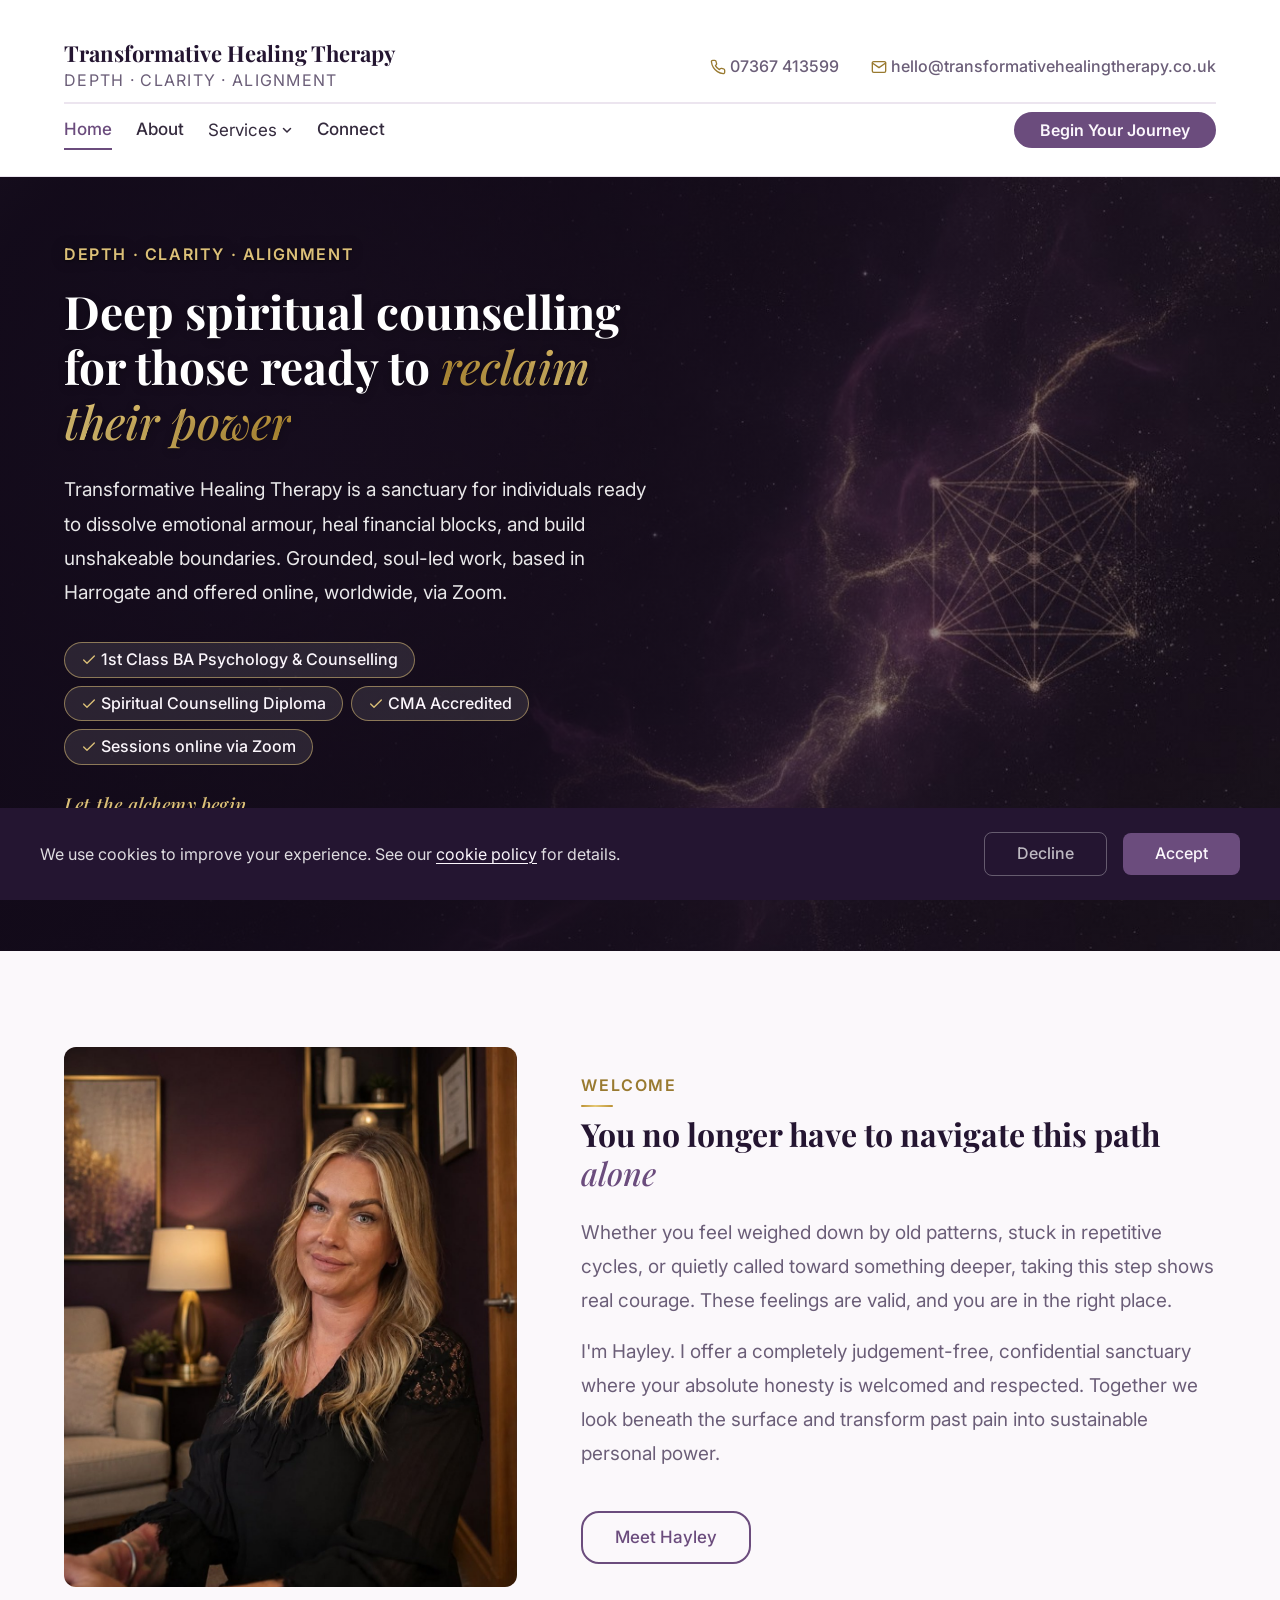
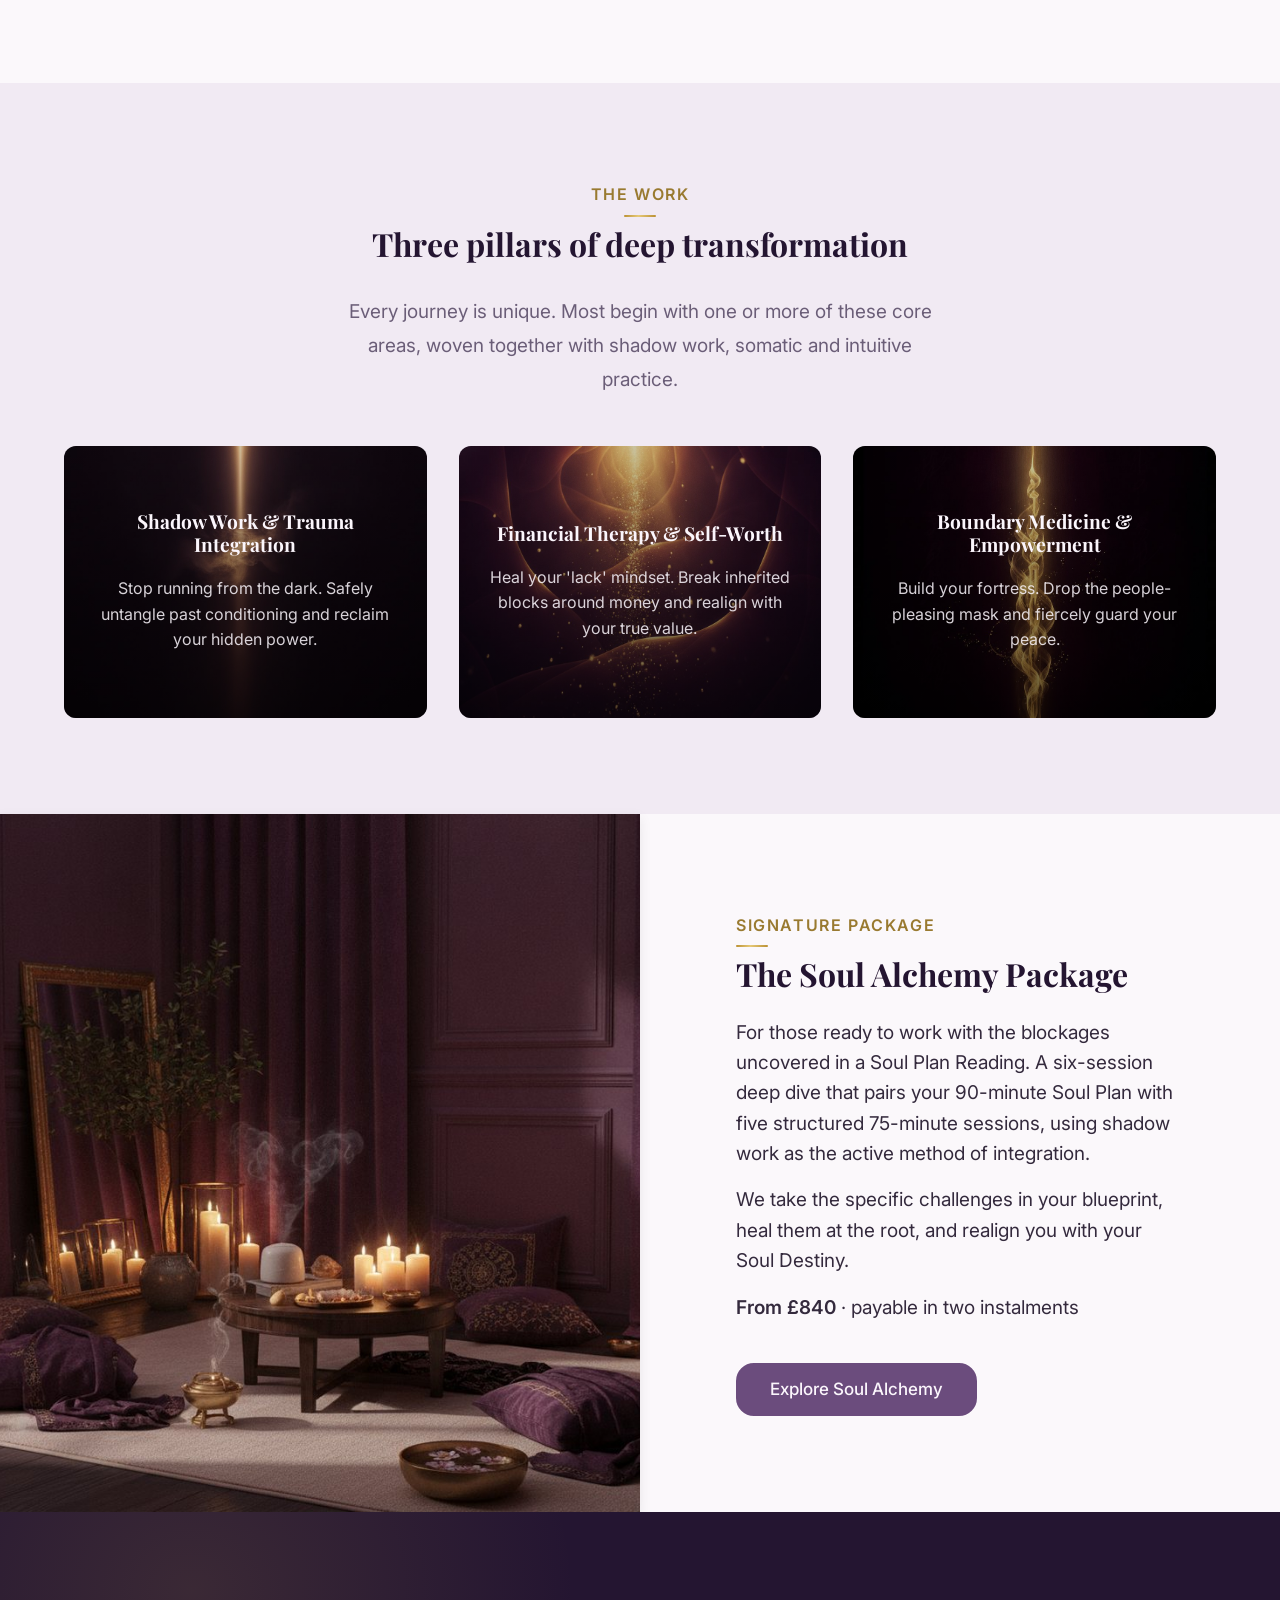
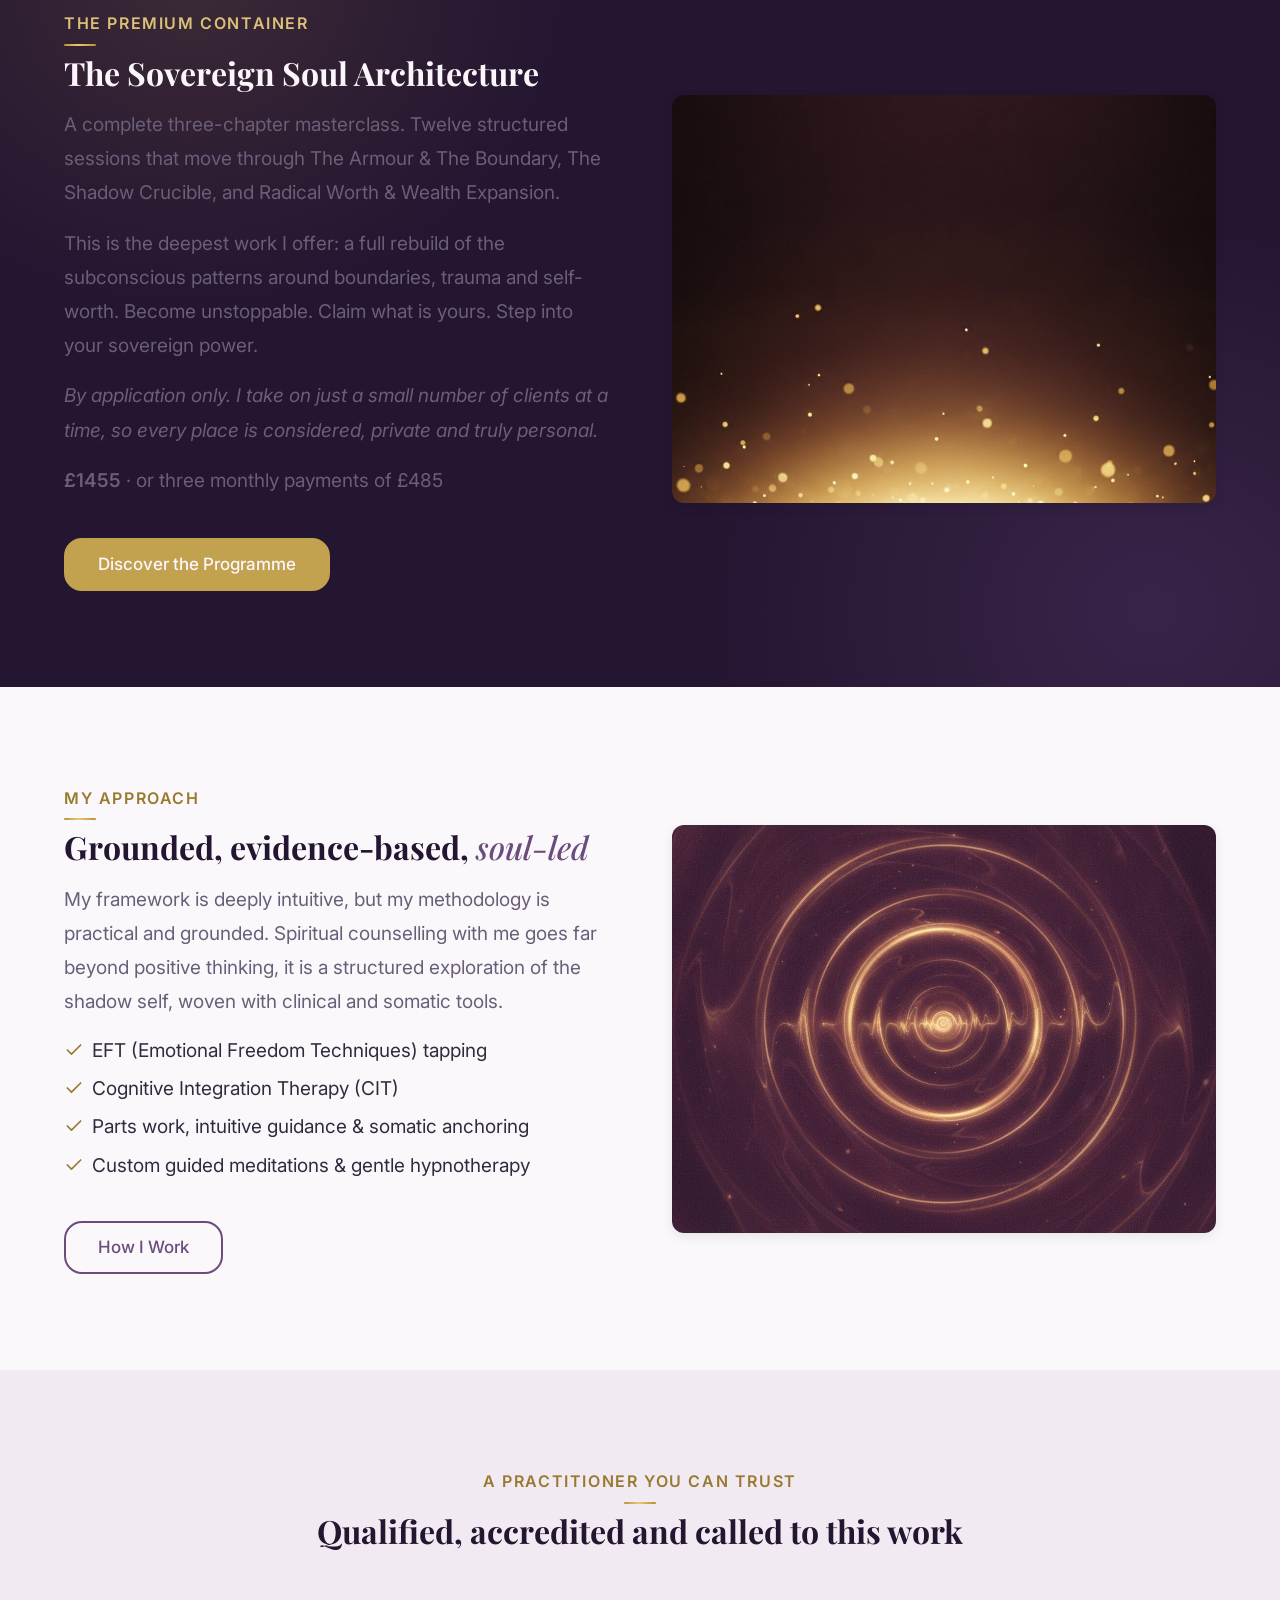
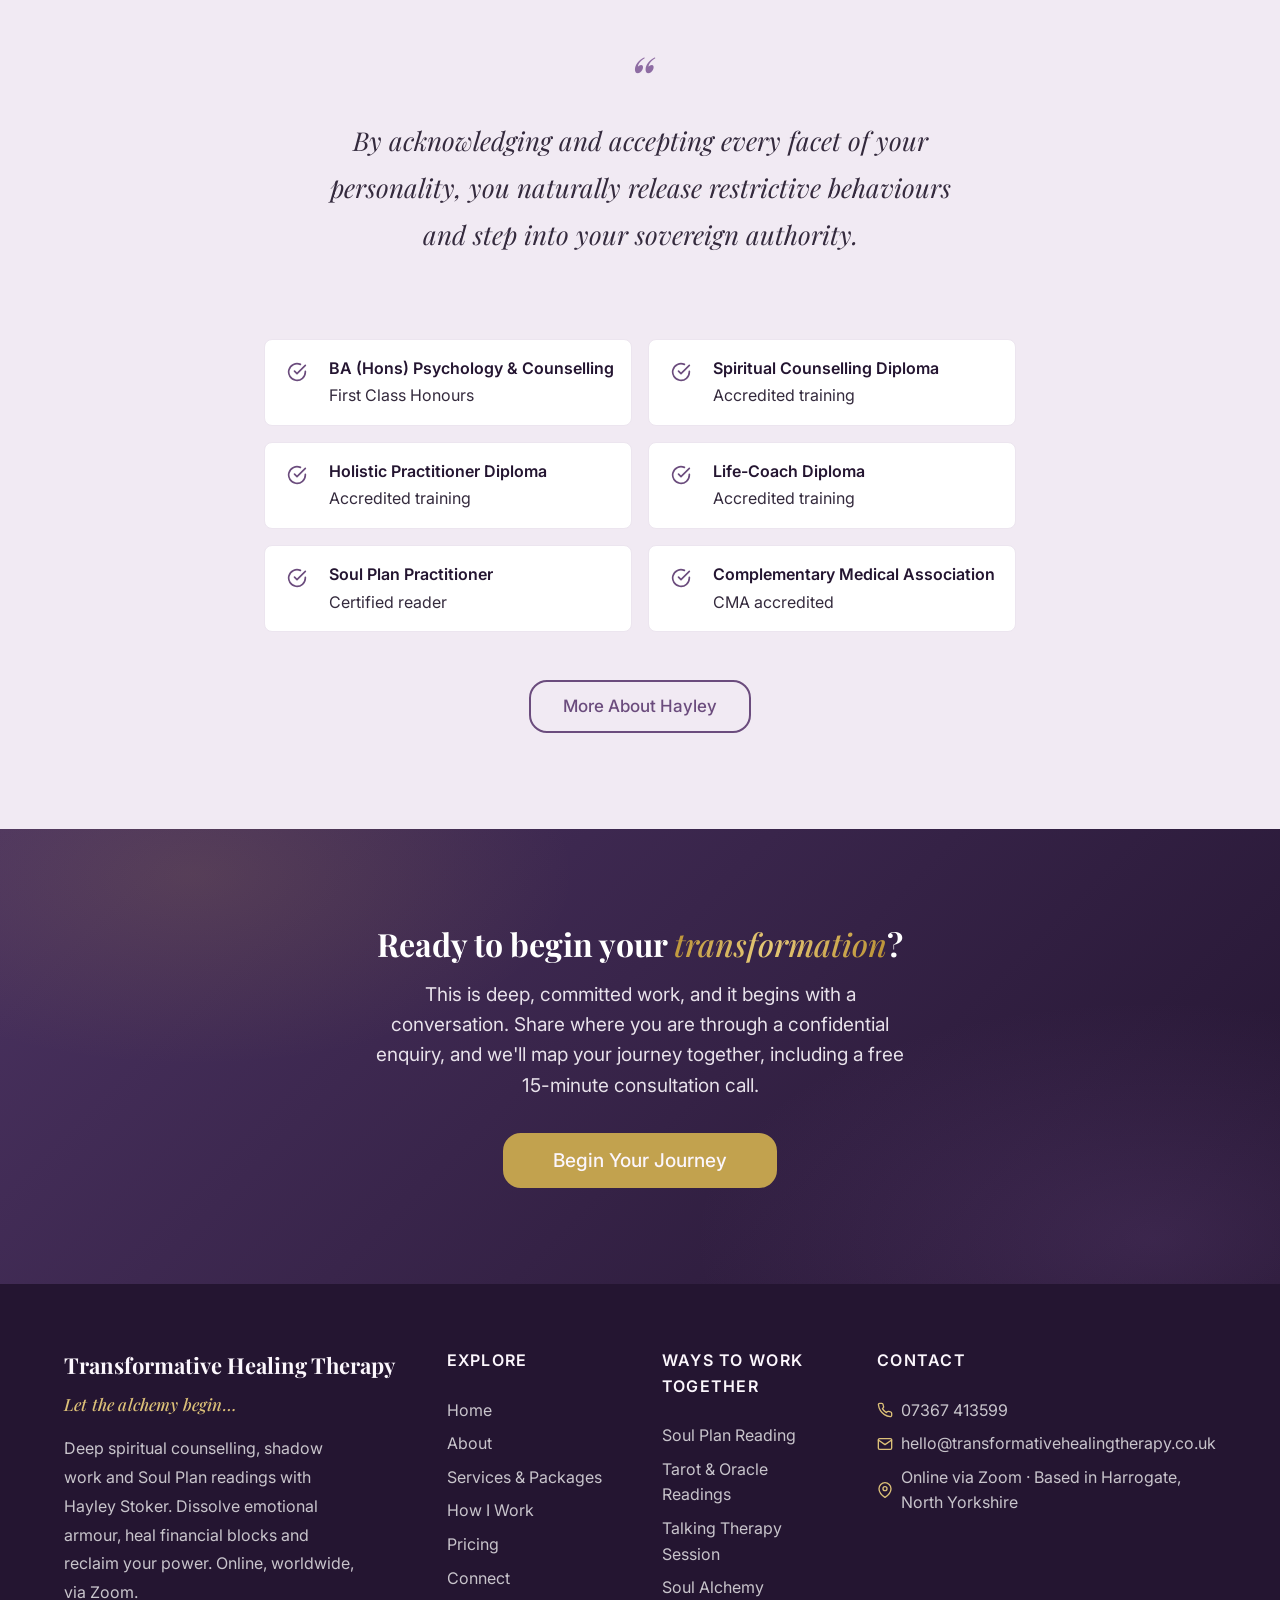
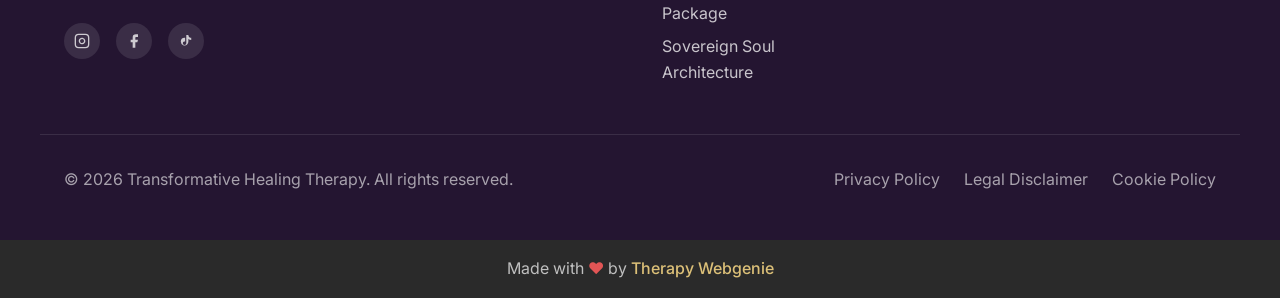
==== commit b1f3d934: "Cache-bust: bump CSS ?v= params for template v1.7.24" ====
--- a/index.html
+++ b/index.html
@@ -28,9 +28,9 @@
   <link rel="preconnect" href="https://fonts.googleapis.com">
   <link rel="preconnect" href="https://fonts.gstatic.com" crossorigin>
 
-  <link rel="stylesheet" href="css/base.css?v=1722">
-  <link rel="stylesheet" href="css/components.css?v=1722">
-  <link rel="stylesheet" href="css/theme.css?v=1722">
+  <link rel="stylesheet" href="css/base.css?v=1724">
+  <link rel="stylesheet" href="css/components.css?v=1724">
+  <link rel="stylesheet" href="css/theme.css?v=1724">
 
   <!-- PROFILE:schema -->
   <script type="application/ld+json">
--- a/css/base.css
+++ b/css/base.css
@@ -6,7 +6,7 @@
 
 /* --- Custom Properties (non-theme) --- */
 :root {
-  --text-xs: 0.8125rem;
+  --text-xs: 1rem; /* 1.7.24: the smallest text on a site is 16px (Rick's rule); was 13px */
   --text-sm: 1rem;
   --text-base: 1.0625rem;
   --text-md: 1.1875rem;
@@ -371,7 +371,7 @@
 .section-label--pill {
   background-color: var(--color-secondary);
   color: var(--color-text-inverse);
-  font-size: 0.65rem;
+  font-size: var(--text-xs);
   font-weight: 700;
   letter-spacing: 0.12em;
   padding: 5px 13px;
--- a/css/components.css
+++ b/css/components.css
@@ -82,6 +82,10 @@
   color: var(--color-text-light);
   text-transform: var(--nav-title-transform, uppercase);
   letter-spacing: var(--nav-title-tracking, 0.08em);
+}
+/* 1.7.24: at 16px a spaced-out tagline wraps on a phone; tighter tracking keeps most on one line */
+@media (max-width: 479px) {
+  .nav__title { letter-spacing: min(var(--nav-title-tracking, 0.08em), 0.03em); }
 }
 
 .nav__links {
@@ -545,6 +549,8 @@
     display: flex;
     align-items: center;
   }
+  /* 1.7.24 - reserve the menu button's width so a long brand name never runs under it (withinyou.uk at 375 and 768px). */
+  .nav--two-tier .nav__top { padding-right: calc(40px + var(--space-sm)); }
 }
 
 .nav__top {
@@ -668,7 +674,7 @@
 }
 
 .nav-scroll__title {
-  font-size: 11px;
+  font-size: var(--text-xs);
   color: var(--color-text-light);
   text-transform: uppercase;
   letter-spacing: 0.08em;
@@ -3291,6 +3297,7 @@
   border-radius: var(--radius-full);
   text-transform: uppercase;
   letter-spacing: 0.05em;
+  white-space: nowrap; /* 1.7.24: one line at 16px */
 }
 
 .pricing-card h3 {
@@ -7818,7 +7825,7 @@
   padding: 0.5rem 0.75rem;
   background: linear-gradient(transparent, rgba(0,0,0,0.65));
   color: #fff;
-  font-size: 0.85rem;
+  font-size: var(--text-xs);
   opacity: 0;
   transition: opacity 0.3s ease;
 }
@@ -8173,12 +8180,19 @@
   display: inline-block;
   background-color: rgba(255,255,255,0.18);
   color: var(--color-text-inverse);
-  font-size: 0.65rem;
+  font-size: var(--text-xs);
   font-weight: var(--font-weight-bold);
   letter-spacing: 0.1em;
   text-transform: uppercase;
   padding: 2px var(--space-sm);
   border-radius: var(--aesthetic-radius-pill);
+  white-space: nowrap; /* 1.7.24: one line at 16px, never squeezed by the message beside it */
+  flex-shrink: 0;
+}
+@media (max-width: 479px) {
+  /* the message drops below the pill when both do not fit; only a pill wider than the phone wraps */
+  .announcement-bar__msg { flex-wrap: wrap; justify-content: center; }
+  .announcement-bar__pill { white-space: normal; max-width: 100%; }
 }
 .announcement-bar--subtle .announcement-bar__pill {
   background-color: var(--color-primary);
@@ -8399,14 +8413,14 @@
 }
 .hero__float-num--accent { color: var(--color-accent); }
 .hero__float-label {
-  font-size: 0.7rem;
+  font-size: var(--text-xs);
   font-weight: var(--font-weight-bold);
   color: var(--color-text-heading);
   margin-top: 4px;
   letter-spacing: 0.02em;
 }
 .hero__float-sub {
-  font-size: 0.62rem;
+  font-size: var(--text-xs);
   color: var(--color-text-light);
   margin-top: 1px;
 }
@@ -9388,15 +9402,16 @@
 
 .nav__basket-count {
   position: absolute;
-  top: 0;
-  right: -2px;
-  min-width: 17px;
-  height: 17px;
-  padding: 0 4px;
+  top: -4px;
+  right: -6px;
+  min-width: 22px;
+  height: 22px;
+  padding: 0 5px;
   border-radius: var(--aesthetic-radius-pill);
   background-color: var(--color-accent);
   color: var(--color-text-inverse);
-  font-size: 0.68rem;
+  font-size: var(--text-xs);
+  line-height: 1;
   font-weight: var(--font-weight-bold);
   display: flex;
   align-items: center;
@@ -9610,6 +9625,11 @@
   font-weight: var(--font-weight-semibold);
   letter-spacing: 0.08em;
   text-transform: uppercase;
+}
+
+/* 1.7.24: four steps at 16px fit a phone with less gap and tracking; wrap rather than overflow */
+@media (max-width: 479px) {
+  .booking-steps { gap: var(--space-sm); letter-spacing: 0.02em; flex-wrap: wrap; }
 }
 
 .booking-steps__item {
@@ -10916,6 +10936,31 @@
   background-color: var(--color-bg);
 }
 
+/* Words in a band's text columns (v1.7.23, 2026-10-23). Headings, paragraphs and ticked lists that sit in a
+   text column inside a band (including what a client adds in the Page Editor or the AI Site Editor) take the
+   band's text colour, like the band's own heading; before this only words straight in .container or a split
+   column did, so words in a .text-block or intro column stayed dark on a dark band. A quote on its own panel
+   (.blockquote without --pull) keeps the panel's colours, so it never turns light-on-light; a pull quote has
+   no panel and still takes the band's colour. Cards and steps keep their own colours, as before. */
+.band :is(.container, .container--narrow, .text-center, .text-left, .text-block, .text-block--center, .intro__text,
+  .service-detail, .split__text, .split__content, .story-split__text, .story-text__header, .story-text__content,
+  .video-split__header, .video-split__content, .about-split-third__text, .legal-content, div:not([class]))
+  > :is(h2, h3, p):not(.card *, .process-step *),
+.band :is(.container, .container--narrow, .text-center, .text-left, .text-block, .text-block--center, .intro__text,
+  .service-detail, .split__text, .split__content, .story-split__text, .story-text__header, .story-text__content,
+  .video-split__header, .video-split__content, .about-split-third__text, .legal-content, div:not([class]))
+  > .checklist:not(.card *, .process-step *) > .checklist__item {
+  color: inherit;
+}
+
+.band .blockquote:not(.blockquote--pull) .blockquote__text {
+  color: var(--color-text);
+}
+
+.band .blockquote:not(.blockquote--pull) .blockquote__cite {
+  color: var(--color-text-heading);
+}
+
 /* =============================================
    FULL-COLOUR LOGO ROW (v1.7.20, 2026-10-18)
    .trust-bar greys and fades its logos; add .trust-bar--colour to show them
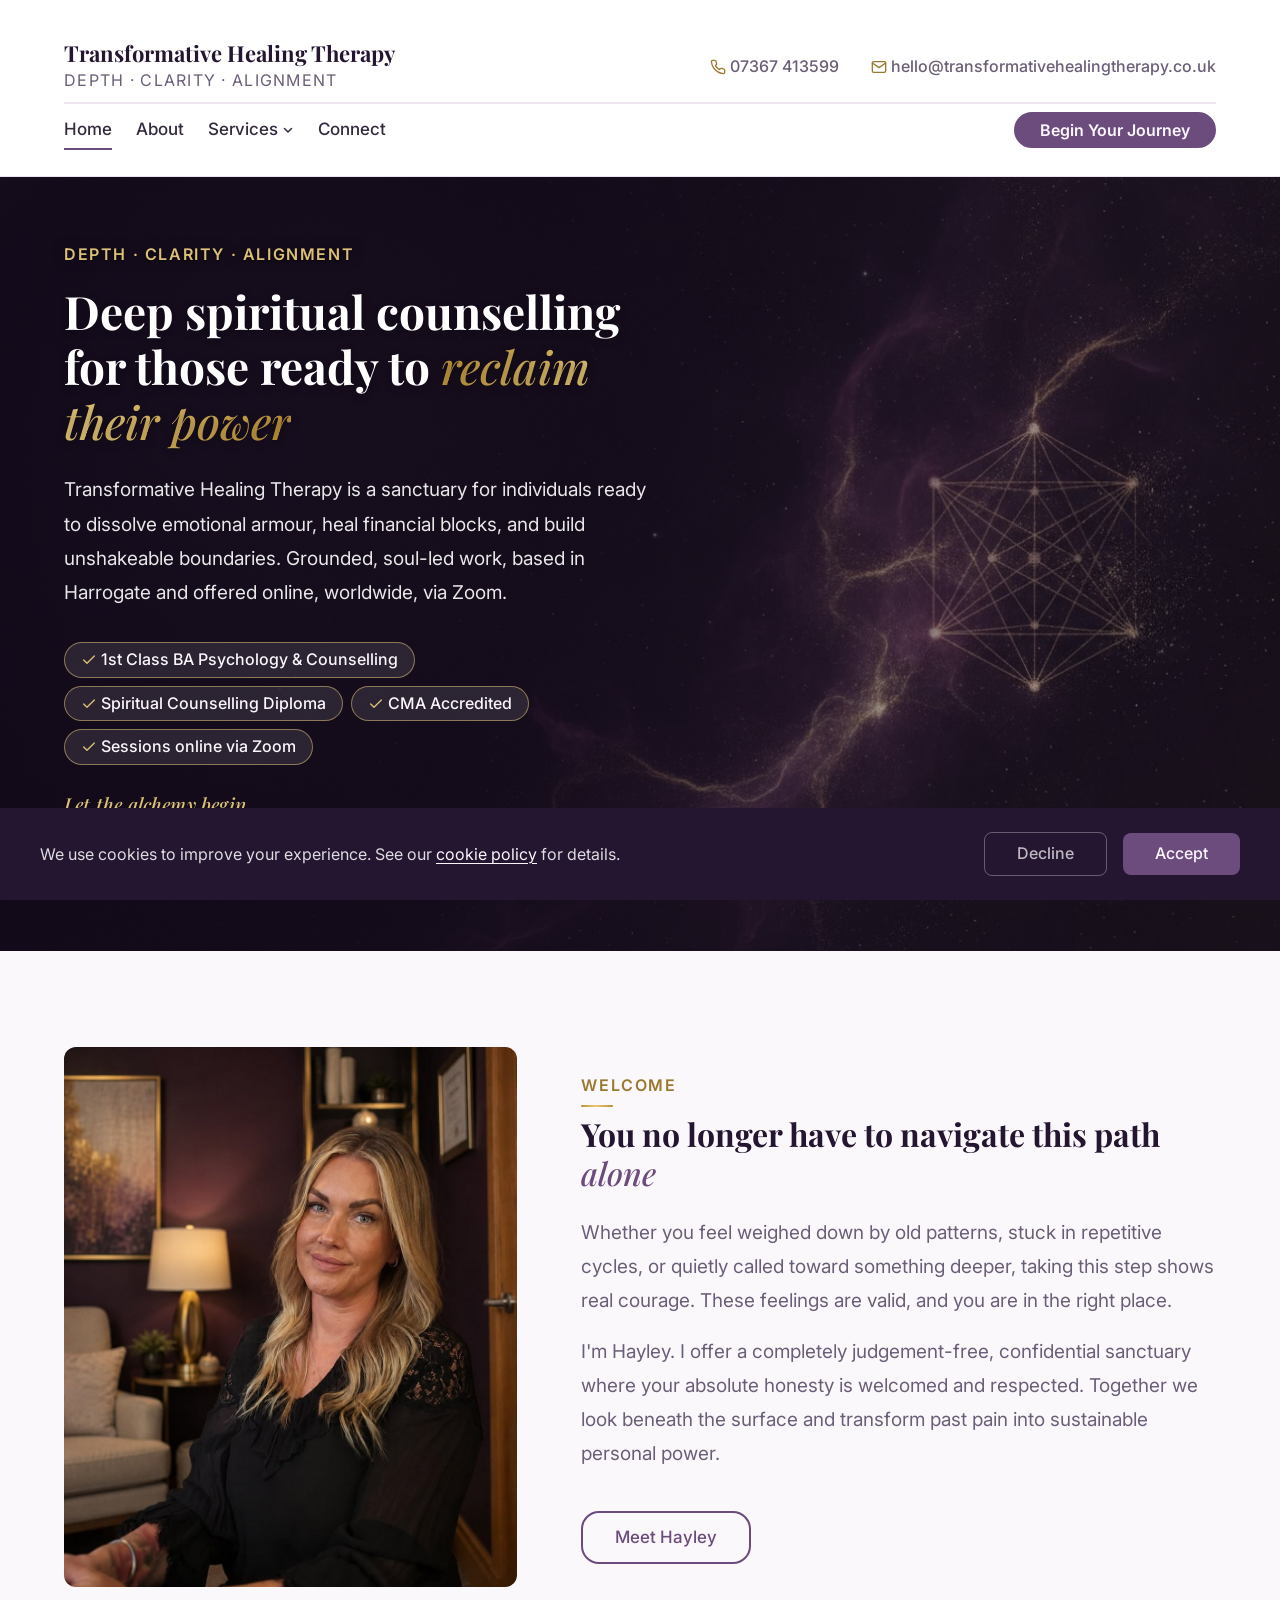
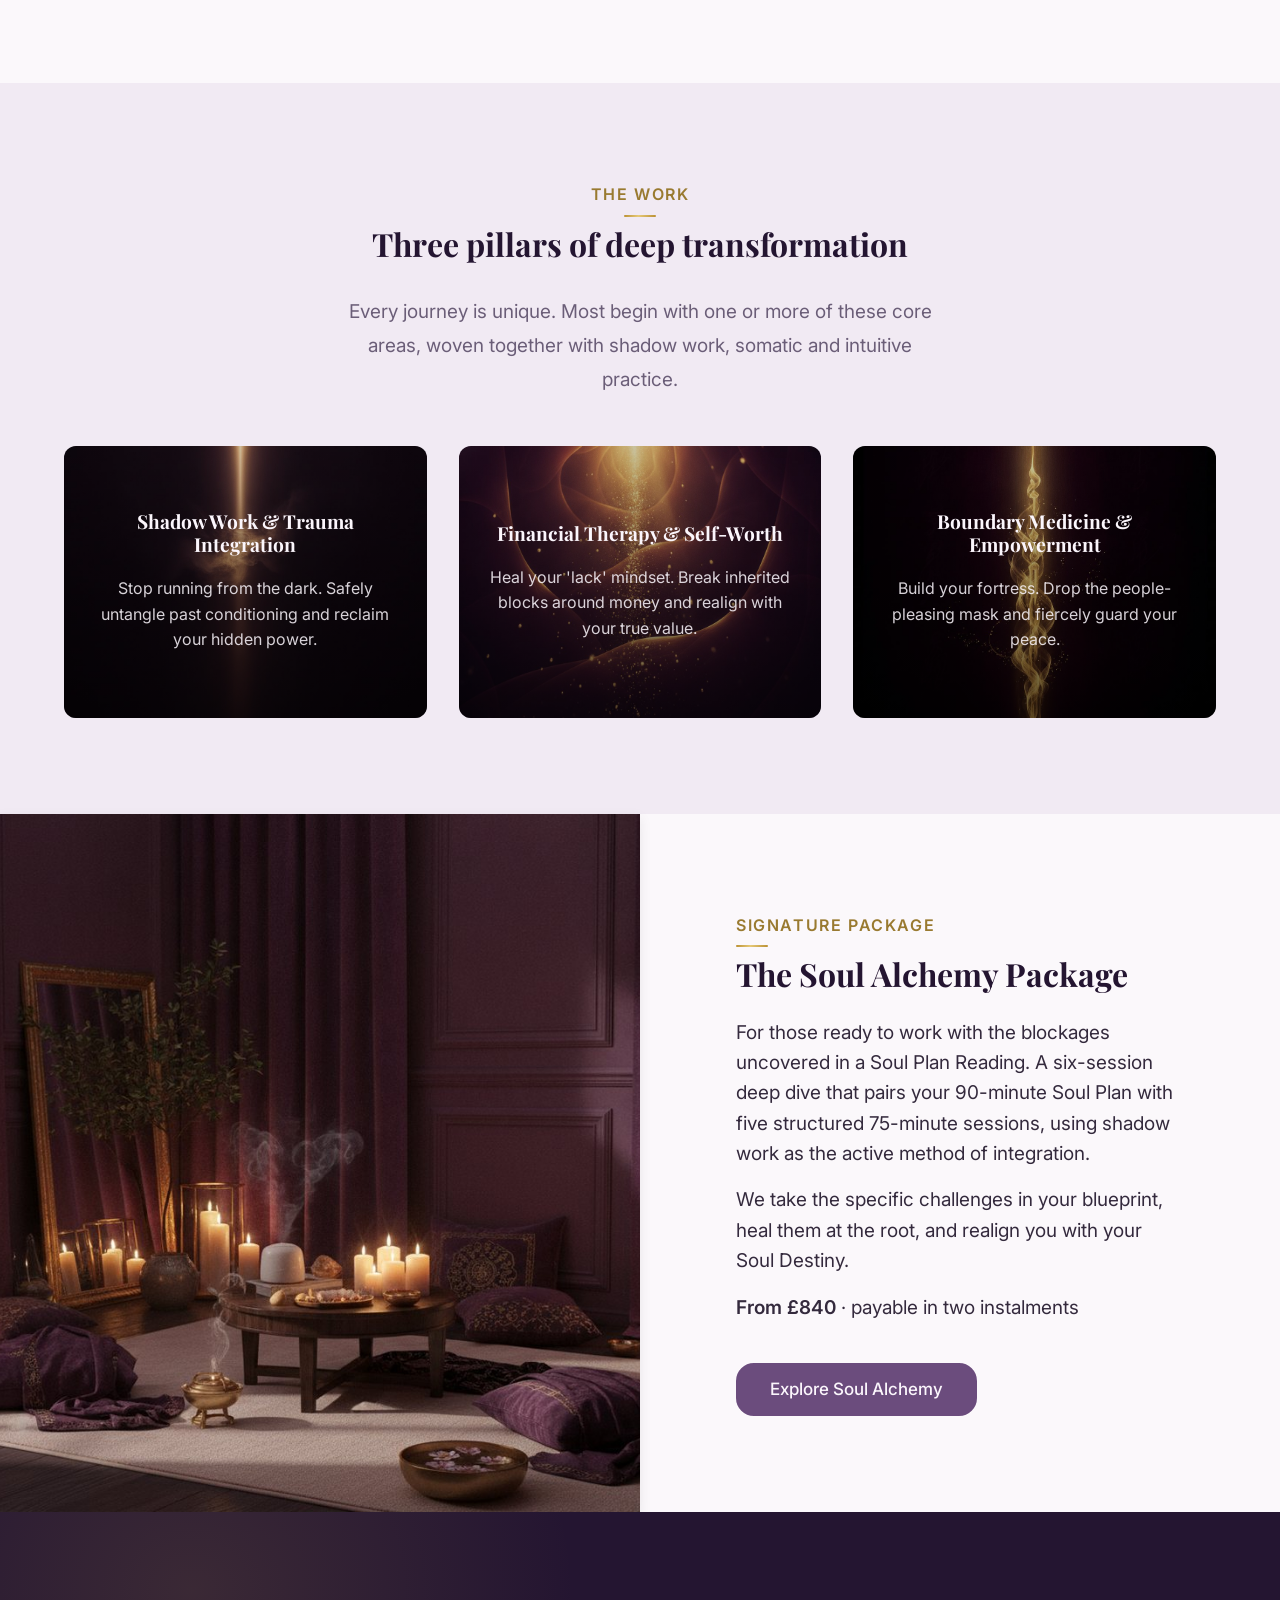
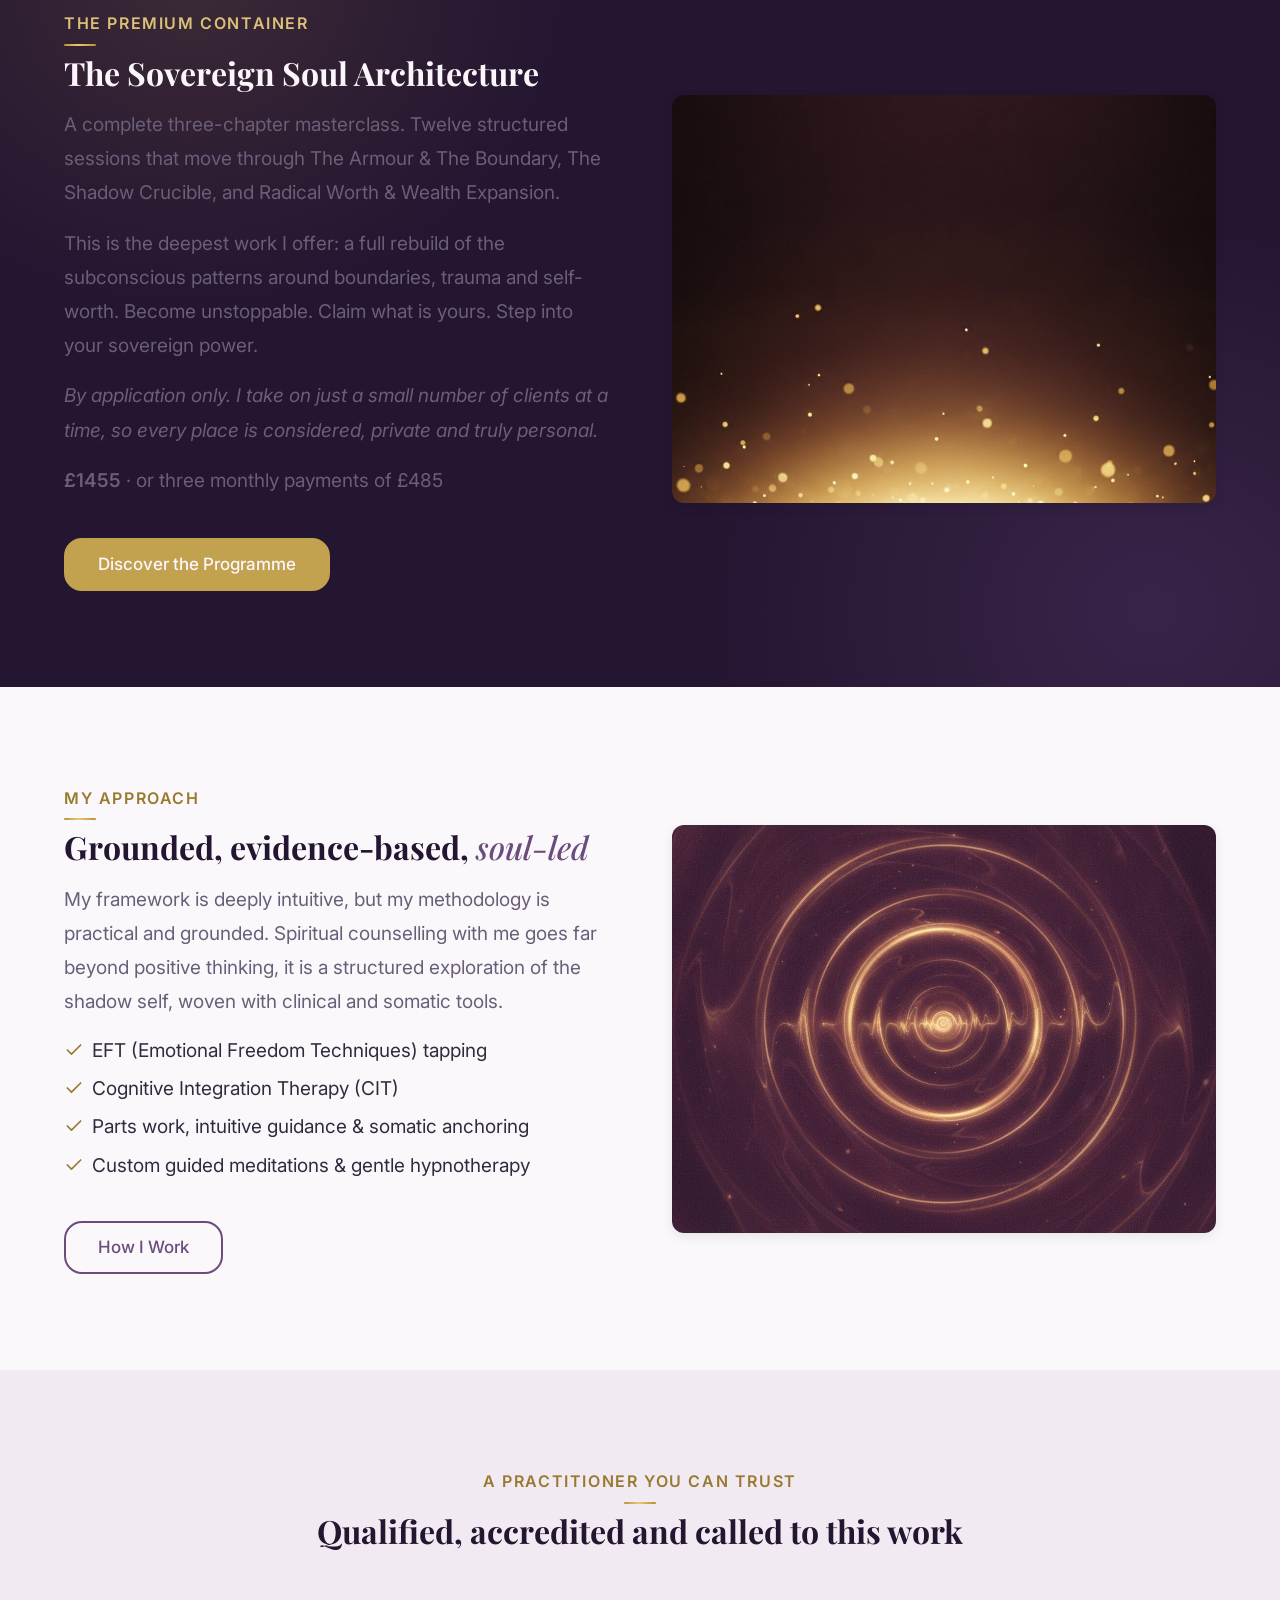
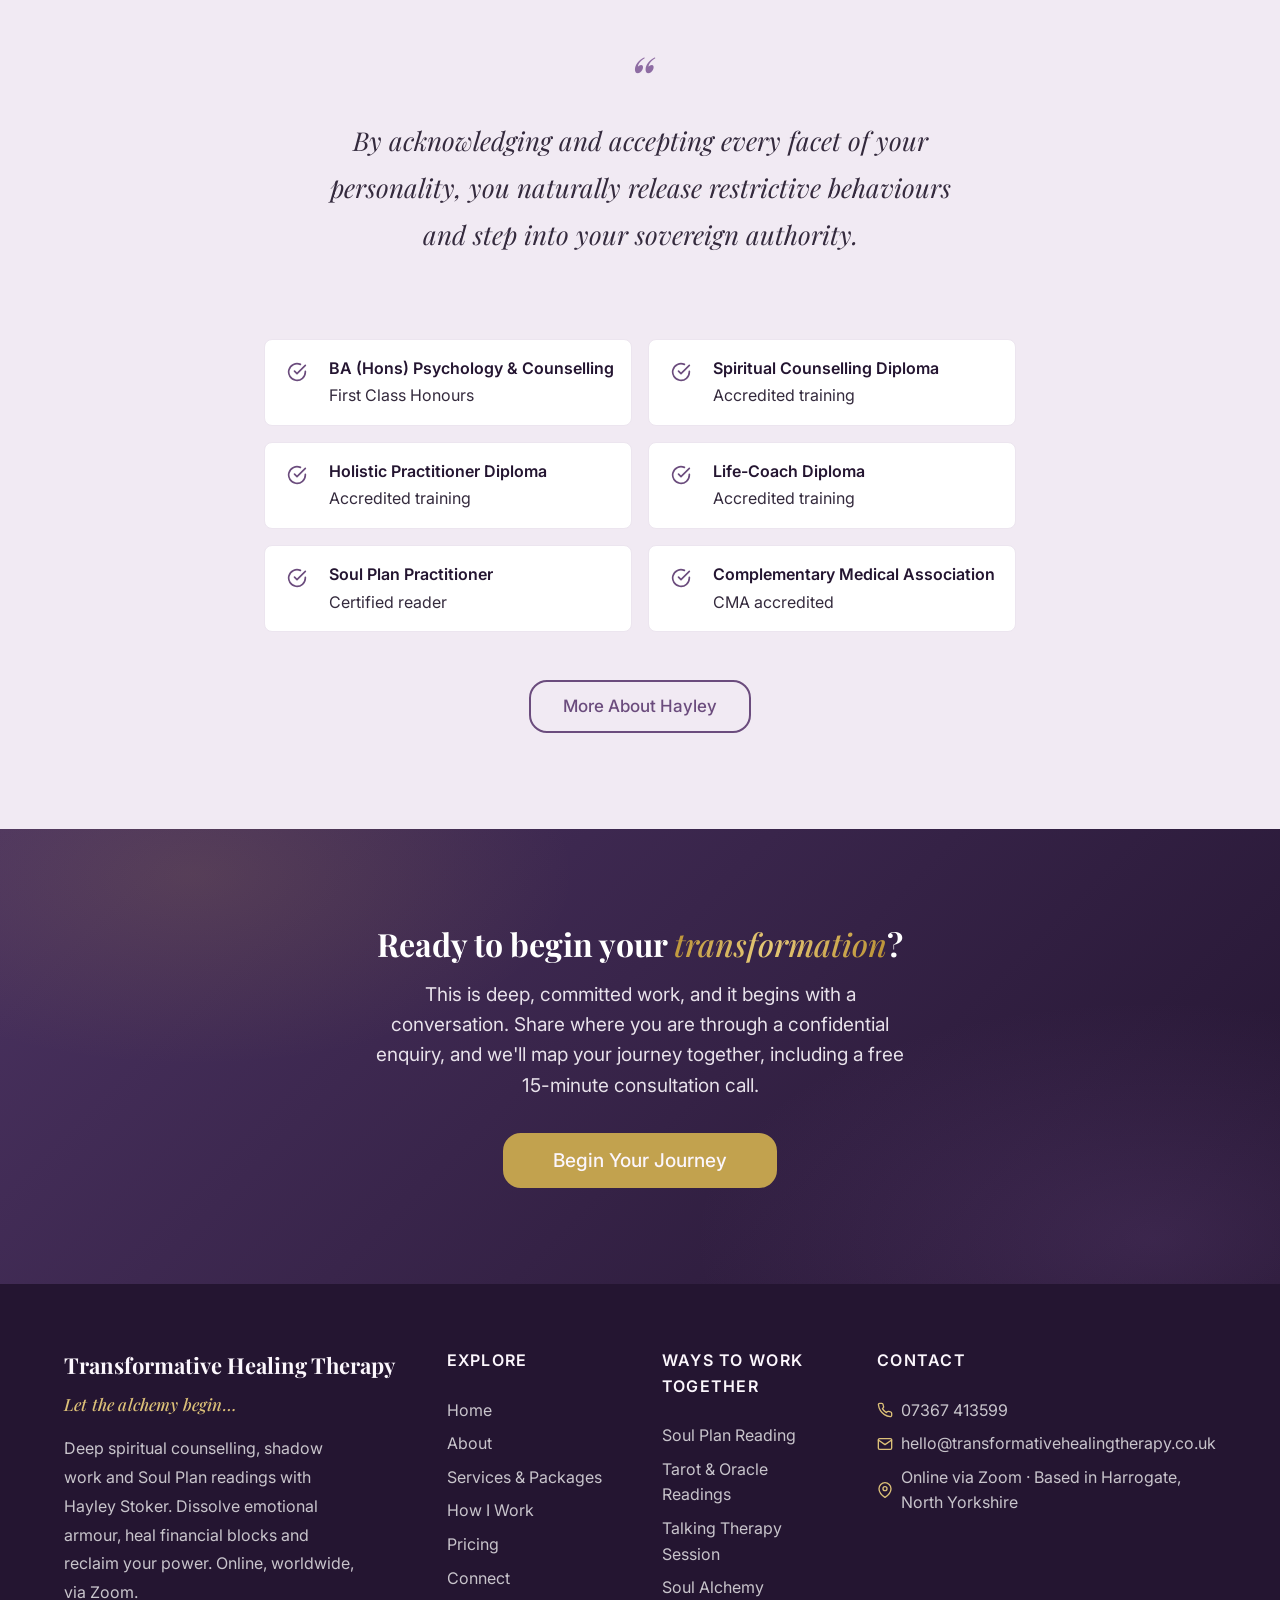
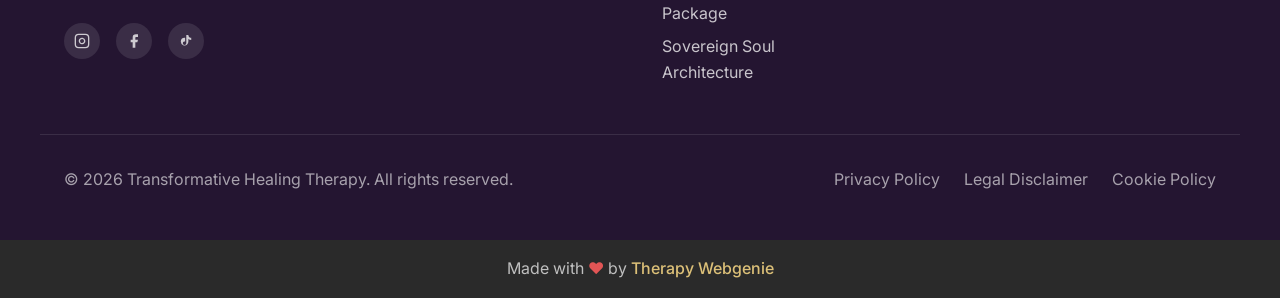
==== commit 18c98afd: "Cache-bust: bump CSS ?v= params for template v1.7.25" ====
--- a/index.html
+++ b/index.html
@@ -28,9 +28,9 @@
   <link rel="preconnect" href="https://fonts.googleapis.com">
   <link rel="preconnect" href="https://fonts.gstatic.com" crossorigin>
 
-  <link rel="stylesheet" href="css/base.css?v=1724">
-  <link rel="stylesheet" href="css/components.css?v=1724">
-  <link rel="stylesheet" href="css/theme.css?v=1724">
+  <link rel="stylesheet" href="css/base.css?v=1725">
+  <link rel="stylesheet" href="css/components.css?v=1725">
+  <link rel="stylesheet" href="css/theme.css?v=1725">
 
   <!-- PROFILE:schema -->
   <script type="application/ld+json">
--- a/css/base.css
+++ b/css/base.css
@@ -147,6 +147,7 @@
   color: var(--color-text-heading);
   line-height: var(--line-height-tight);
   font-weight: var(--font-weight-bold);
+  letter-spacing: var(--heading-tracking, normal); /* v1.7.26 hook */
   margin-bottom: var(--space-md);
   /* v1.7.8 — a heading carrying a long unbreakable token (a domain, an email,
      a hyphen-free compound) has nowhere to wrap and pushes past its container,
@@ -194,7 +195,7 @@
 }
 
 strong {
-  font-weight: var(--font-weight-semibold);
+  font-weight: var(--strong-weight, var(--font-weight-semibold)); /* v1.7.26 hook */
 }
 
 /* --- Layout Utilities --- */
@@ -203,8 +204,8 @@
   max-width: var(--container-max);
   margin-left: auto;
   margin-right: auto;
-  padding-left: var(--space-lg);
-  padding-right: var(--space-lg);
+  padding-left: var(--container-gutter, var(--space-lg)); /* v1.7.26 hook */
+  padding-right: var(--container-gutter, var(--space-lg));
 }
 
 .container--narrow {
@@ -212,8 +213,8 @@
 }
 
 .section {
-  padding-top: var(--space-3xl);
-  padding-bottom: var(--space-3xl);
+  padding-top: var(--section-padding, var(--space-3xl)); /* v1.7.26 hook: a site's own band spacing */
+  padding-bottom: var(--section-padding, var(--space-3xl));
 }
 
 .section--alt {
@@ -259,10 +260,12 @@
   align-items: center;
   justify-content: center;
   gap: var(--space-sm);
-  padding: var(--space-md) var(--space-xl);
+  padding: var(--btn-padding, var(--space-md) var(--space-xl)); /* v1.7.26 hooks: padding, size, weight, capitals */
   font-family: var(--font-body);
-  font-size: var(--text-base);
-  font-weight: var(--font-weight-medium);
+  font-size: var(--btn-font-size, var(--text-base));
+  font-weight: var(--btn-weight, var(--font-weight-medium));
+  text-transform: var(--btn-transform, none);
+  letter-spacing: var(--btn-tracking, normal);
   line-height: 1;
   border-radius: var(--btn-radius, var(--aesthetic-radius)); /* v1.7.20 hook: pill buttons */
   transition: all var(--transition-base);
@@ -396,8 +399,8 @@
   }
 
   .section {
-    padding-top: var(--space-4xl);
-    padding-bottom: var(--space-4xl);
+    padding-top: var(--section-padding-desktop, var(--space-4xl));
+    padding-bottom: var(--section-padding-desktop, var(--space-4xl));
   }
 }
 
--- a/css/components.css
+++ b/css/components.css
@@ -11080,3 +11080,1323 @@
   margin-bottom: var(--space-md);
   border-radius: var(--radius-md);
 }
+
+/* =============================================
+   PAGE FRAME (v1.7.25)
+   The whole page as a centred box over a full-page photograph, the look of
+   many older client sites moving off Elementor (woodlandscounselling.co.uk).
+   Put the class on <body>; the photo is a token, set in the site's theme.css:
+     :root { --page-frame-image: url('../images/background.jpg'); }
+   Optional: --page-frame-width (default 1180px), --page-frame-gap (default
+   --space-lg), --page-frame-position (default top center), --page-frame-bg
+   (the colour behind the photo, default --color-bg-dark).
+   From 1024px only: on phones and tablets the page is full width as usual,
+   because a frame there only steals width.
+   ============================================= */
+@media (min-width: 1024px) {
+  .page-frame {
+    background-color: var(--page-frame-bg, var(--color-bg-dark));
+    background-image: var(--page-frame-image, none);
+    background-size: cover;
+    background-position: var(--page-frame-position, top center);
+    background-repeat: no-repeat;
+    background-attachment: fixed;
+    padding-top: var(--page-frame-gap, var(--space-lg));
+  }
+
+  .page-frame > .announcement-bar,
+  .page-frame > .nav,
+  .page-frame > main,
+  .page-frame > .footer {
+    max-width: var(--page-frame-width, 1180px);
+    margin-left: auto;
+    margin-right: auto;
+  }
+
+  .page-frame > .nav,
+  .page-frame > main {
+    background-color: var(--color-bg);
+  }
+
+  .page-frame > .footer {
+    margin-bottom: var(--page-frame-gap, var(--space-lg));
+  }
+
+  /* The fixed scroll bar stays the width of the box, not of the window */
+  .page-frame > .nav-scroll {
+    max-width: var(--page-frame-width, 1180px);
+    margin-left: auto;
+    margin-right: auto;
+  }
+}
+
+/* =============================================
+   TWO-TIER MENU BAR COLOUR (v1.7.25, token hook)
+   The menu row of .nav--two-tier in its own colour, with the brand row above
+   it left as it is (woodlandscounselling.co.uk: white brand row, sage menu
+   bar). Opt in from the site's theme.css :root:
+     --nav-bar-bg: #93A37E;     the bar
+     --nav-bar-text: #FFFFFF;   its menu words (keep 4.5:1 on the bar)
+   Desktop only (1100px+), where the bar is a row of its own; below that the
+   row holds only the menu button. Dropdown panels keep their own colours.
+   ============================================= */
+@media (min-width: 1100px) {
+  .nav--two-tier .nav__bottom {
+    background-color: var(--nav-bar-bg, transparent);
+  }
+
+  .nav--two-tier .nav__bottom .nav__links > .nav__link,
+  .nav--two-tier .nav__bottom .nav__links > .nav__dropdown > .nav__link {
+    color: var(--nav-bar-text, var(--color-text));
+  }
+
+  .nav--two-tier .nav__bottom .nav__links > .nav__link::after,
+  .nav--two-tier .nav__bottom .nav__links > .nav__dropdown > .nav__link::after {
+    background-color: var(--nav-bar-text, var(--color-primary));
+  }
+}
+
+/* =============================================
+   TOKEN HOOKS (v1.7.25), set in a site's theme.css :root; each falls back to
+   the old value, so a site changes only when it opts in.
+     --hero-slope-panel        the light slope hero's angled panel (default a
+                               12% tint of the primary; a pale band colour
+                               such as var(--color-bg-alt) when the primary is
+                               a deep red that would tint it pink)
+     --trust-bar-logo-height   logo height in .trust-bar (default 52px, 60px
+                               from 768px); raise it when a membership logo's
+                               small print must stay readable
+   ============================================= */
+.hero--slope-light .hero__inner::before {
+  background: var(--hero-slope-panel, color-mix(in srgb, var(--color-primary) 12%, var(--color-bg)));
+}
+
+.trust-bar__logo {
+  height: var(--trust-bar-logo-height, 52px);
+}
+
+@media (min-width: 768px) {
+  .trust-bar__logo {
+    height: var(--trust-bar-logo-height, 60px);
+  }
+}
+
+/* The handwritten sign-off also in the homepage welcome band (v1.7.25):
+   .intro__text .signature, same look as .split__text .signature */
+.intro__text .signature {
+  font-family: var(--font-signature, var(--font-heading));
+  font-size: var(--signature-size, var(--text-xl));
+  font-style: var(--signature-style, italic);
+  color: var(--color-text-heading);
+  margin-top: var(--space-lg);
+}
+
+/* =============================================
+   MORE TOKEN HOOKS (v1.7.25), from the first Elementor-to-flat move
+   (woodlandscounselling.co.uk). A site's look is set here, in tokens, so the
+   library holds structures and each site keeps its own style. Every hook
+   falls back to the old value.
+     --heading-weight       h1 to h6 and the brand name (default bold; 400 for
+                            a regular-weight serif look)
+     --hero-heading-color   the hero h1 on light heroes (default heading colour)
+     --footer-brand-color   the brand name in .footer--simple
+     --nav-title-color      the tagline under the brand name
+     --nav-title-font       its font (default the body font)
+     --intro-align          vertical alignment of .intro__inner and
+                            .intro__inner--reversed (default centre; start
+                            puts the portrait level with the heading)
+   ============================================= */
+h1, h2, h3, h4, h5, h6,
+.nav__name {
+  font-weight: var(--heading-weight, var(--font-weight-bold));
+}
+
+.hero__heading {
+  color: var(--hero-heading-color, var(--color-text-heading));
+}
+
+.footer--simple .footer__brand-name {
+  color: var(--footer-brand-color, var(--color-text-heading));
+}
+
+.nav__title {
+  color: var(--nav-title-color, var(--color-text-light));
+  font-family: var(--nav-title-font, inherit);
+}
+
+.intro__inner,
+.intro__inner--reversed {
+  align-items: var(--intro-align, center);
+}
+
+/* .page-frame and the slope hero / two-tier bar (v1.7.25): inside the box the
+   slope hero keeps a gutter either side instead of running into the box edge,
+   and a coloured two-tier menu bar runs the full width of the box. */
+@media (min-width: 1024px) {
+  .page-frame .hero--slope-dark .hero__inner,
+  .page-frame .hero--slope-light .hero__inner {
+    width: auto;
+    margin-left: var(--space-lg);
+    margin-right: var(--space-lg);
+  }
+}
+
+@media (min-width: 1100px) {
+  .page-frame .nav--two-tier .nav__bottom {
+    margin-left: calc(-1 * var(--space-lg));
+    margin-right: calc(-1 * var(--space-lg));
+    padding-left: var(--space-lg);
+    padding-right: var(--space-lg);
+  }
+}
+
+/* Tap-to-call on phones (v1.7.25, token hook). Below 900px the
+   two-tier header hides its contact row (it shows from 900px); set
+   --nav-call-phone-display: flex in
+   a site's theme.css to show the phone number (only the item holding a tel:
+   link) on its own line under the brand. No markup change, so the editor's nav
+   rebuild cannot drop it. */
+@media (max-width: 899px) {
+  .nav--two-tier .nav__top {
+    flex-wrap: wrap;
+  }
+
+  .nav--two-tier .nav__contact {
+    display: var(--nav-call-phone-display, none);
+    width: 100%;
+    margin-top: var(--space-xs);
+  }
+
+  .nav--two-tier .nav__contact-item {
+    display: none;
+  }
+
+  .nav--two-tier .nav__contact-item:has(a[href^="tel:"]) {
+    display: flex;
+    font-size: var(--text-base);
+  }
+
+  .nav--two-tier .nav__contact-item a[href^="tel:"] {
+    display: inline-flex;
+    align-items: center;
+    min-height: 44px; /* a thumb-sized tap target */
+  }
+}
+
+/* The footer brand name follows --heading-weight too (v1.7.25) */
+.footer--simple .footer__brand-name {
+  font-weight: var(--heading-weight, var(--font-weight-bold));
+}
+
+/* .page-header--rule (v1.7.25): a short line in the primary colour under the
+   page title, the divider many Elementor page titles carry. */
+.page-header--rule h1::after {
+  content: '';
+  display: block;
+  width: var(--page-header-rule-width, 64px); /* v1.7.26 hooks */
+  height: var(--page-header-rule-height, 2px);
+  margin: var(--page-header-rule-gap, var(--space-md)) auto 0;
+  background-color: var(--color-primary);
+}
+
+/* =============================================
+   SHOW BY SCREEN SIZE (v1.7.25)
+   Elementor's "Hide On Desktop / Tablet / Mobile" switches, at Elementor's own
+   breakpoints, so a converted site keeps content that its old site showed on
+   one screen size only (woodlandscounselling.co.uk: the portrait sits top right
+   on desktop and after the content on phones). Combine them freely:
+   class="hide-tablet hide-desktop" shows on phones only.
+     .hide-mobile    hidden below 768px
+     .hide-tablet    hidden from 768px to 1024px
+     .hide-desktop   hidden from 1025px
+   Use sparingly: anything duplicated for two screen sizes has to be edited
+   twice.
+   ============================================= */
+@media (max-width: 767px) {
+  .hide-mobile { display: none !important; }
+}
+
+@media (min-width: 768px) and (max-width: 1024px) {
+  .hide-tablet { display: none !important; }
+}
+
+@media (min-width: 1025px) {
+  .hide-desktop { display: none !important; }
+}
+
+/* .text-photo--natural (v1.7.25): a photo narrower than its column shown at its
+   own width, centred, never stretched (a 600px photo of a real room in a 752px
+   reading column). The converter adds it when an image is narrower than the column. */
+.text-photo--natural {
+  width: auto;
+  max-width: 100%;
+  margin-left: auto;
+  margin-right: auto;
+}
+
+/* =============================================
+   v1.7.26 - THE LOOKS ELEMENTOR SITES ARE BUILT FROM
+   From woodlandscounselling.co.uk (30-10-2026), whose first flat rebuild Rick
+   rejected beside her original: the library had drawn its own nearest version
+   of her header, hero, sidebar, tabs and footer instead of hers. Each piece
+   below is a structure many Elementor sites share; every size, colour and
+   spacing is a token with her measured value as the example, so the next site
+   sets its own numbers in theme.css and adds no CSS.
+   Measure the original first: scripts/style_parity.py.
+   ============================================= */
+
+/* --- Page frame as a share of the window (Elementor's boxed page: 90% up to a
+   maximum), and the box's own shadow. Sets:
+     --page-frame-fluid: 90%;    --page-frame-shadow: 0 0 10px rgba(0,0,0,.5);  */
+@media (min-width: 1024px) {
+  .page-frame > .announcement-bar,
+  .page-frame > .nav,
+  .page-frame > main,
+  .page-frame > .footer,
+  .page-frame > .nav-scroll {
+    width: var(--page-frame-fluid, auto);
+  }
+
+  .page-frame > .nav,
+  .page-frame > main,
+  .page-frame > .footer {
+    box-shadow: var(--page-frame-shadow, none);
+  }
+}
+
+/* --- Headings level by level, and the brand name. Sets --h1-weight,
+   --h2-weight, --h3-weight (each falls back to --heading-weight),
+   --nav-name-weight, --nav-name-tracking. */
+h1 { font-weight: var(--h1-weight, var(--heading-weight, var(--font-weight-bold))); }
+h2 { font-weight: var(--h2-weight, var(--heading-weight, var(--font-weight-bold))); }
+h3 { font-weight: var(--h3-weight, var(--heading-weight, var(--font-weight-bold))); }
+
+.nav__name {
+  font-weight: var(--nav-name-weight, var(--heading-weight, var(--font-weight-bold)));
+  letter-spacing: var(--nav-name-tracking, normal);
+}
+
+/* --- Section in the light grey surface colour (a third band colour beside
+   plain and --alt): <section class="section section--muted">. It is its own
+   background: the alternation safety net (GOLDEN RULE) neither repaints it nor
+   tints the plain section after it (same pattern as .band). */
+.section--muted,
+main > .section:not(.section--alt):not(.section--dark):not(.cta-banner):not(.cta-mid-banner)
+  + .section.section--muted:not(.section--alt):not(.section--dark):not(.cta-banner):not(.cta-mid-banner) {
+  background-color: var(--color-surface-alt);
+}
+
+main > .section.section--muted:not(.section--alt):not(.section--dark):not(.cta-banner):not(.cta-mid-banner)
+  + .section:not(.section--muted):not(.band):not(.section--alt):not(.section--dark):not(.cta-banner):not(.cta-mid-banner) {
+  background-color: var(--color-bg);
+}
+
+/* --- Two-tier menu bar: the words, their spacing and the bar's own padding.
+   Sets --nav-link-size, --nav-link-weight, --nav-link-padding (e.g. 13px 20px,
+   which makes the bar as tall as the links), --nav-link-gap, --nav-bar-padding,
+   --nav-active-line (0% hides the line under the current page; hover keeps it). */
+@media (min-width: 1100px) {
+  .nav--two-tier .nav__bottom {
+    padding-top: var(--nav-bar-padding, var(--space-sm));
+    padding-bottom: var(--nav-bar-padding, var(--space-sm));
+  }
+
+  .nav--two-tier .nav__links {
+    gap: var(--nav-link-gap, var(--space-lg));
+  }
+
+  .nav--two-tier .nav__links > .nav__link,
+  .nav--two-tier .nav__links > .nav__dropdown > .nav__link {
+    font-size: var(--nav-link-size, var(--text-base));
+    font-weight: var(--nav-link-weight, var(--font-weight-medium));
+    padding: var(--nav-link-padding, var(--space-xs) 0);
+  }
+
+  .nav--two-tier .nav__links > .nav__link--active::after {
+    width: var(--nav-active-line, 100%);
+  }
+
+  .nav--two-tier .nav__links > .nav__link:hover::after {
+    width: 100%;
+  }
+}
+
+/* =============================================
+   .nav--brand-place (with .nav--two-tier): the brand stack of many Elementor
+   headers. Desktop: name, tagline and the place on three lines at the left,
+   phone and email top right, the social icon under them. Phones: everything
+   centred in one column, the menu button centred in the menu bar.
+   Markup is the normal two-tier nav; the FIRST .nav__contact-item is the place
+   (its icon is hidden), the LAST holds the social link(s):
+     <nav class="nav nav--two-tier nav--brand-place">
+   Sets: --nav-top-padding / --nav-top-padding-bottom (brand row),
+   --nav-contact-size (contact words), --nav-place-gap (tagline to place),
+   --nav-social-bg / --nav-social-size (round social icon), --nav-toggle-bg and
+   --nav-toggle-bar (the menu button on phones).
+   ============================================= */
+.nav--two-tier.nav--brand-place {
+  padding: 0;
+}
+
+.nav--brand-place .nav__top {
+  flex-wrap: wrap;
+  padding-top: var(--nav-top-padding, 20px);
+  padding-bottom: var(--nav-top-padding-bottom, var(--space-lg));
+  row-gap: var(--nav-place-gap, var(--space-sm));
+  column-gap: var(--space-lg);
+}
+
+.nav--brand-place .nav__contact {
+  display: contents;
+}
+
+.nav--brand-place .nav__brand {
+  flex: 1 1 auto;
+}
+
+.nav--brand-place .nav__contact-item {
+  display: flex;
+  font-size: var(--nav-contact-size, var(--text-sm));
+  color: var(--color-text);
+}
+
+.nav--brand-place .nav__contact-item a {
+  color: inherit;
+  font-weight: var(--font-weight-normal);
+}
+
+.nav--brand-place .nav__contact-item svg {
+  color: var(--color-secondary);
+}
+
+/* the place: its own line under the tagline */
+.nav--brand-place .nav__contact-item:first-child {
+  order: 2;
+  flex: 1 0 calc(100% - 4rem);
+}
+
+.nav--brand-place .nav__contact-item:first-child svg {
+  display: none;
+}
+
+.nav--brand-place .nav__contact-item:last-child {
+  order: 3;
+  margin-left: auto;
+}
+
+/* the social link as a round icon */
+.nav--brand-place .nav__contact-item:last-child a {
+  display: inline-flex;
+  align-items: center;
+  justify-content: center;
+  width: var(--nav-social-size, 32px);
+  height: var(--nav-social-size, 32px);
+  border-radius: 50%;
+  background-color: var(--nav-social-bg, var(--color-primary));
+  color: var(--color-text-inverse);
+}
+
+.nav--brand-place .nav__contact-item:last-child svg {
+  width: 50%;
+  height: 50%;
+  color: inherit;
+}
+
+/* The menu bar runs the full width of the header (and of the page box), not
+   just the width of the menu: its colour is drawn wider than the bar and the
+   header clips it at its own edges. */
+.nav--two-tier.nav--brand-place {
+  overflow-x: clip;
+}
+
+.nav--two-tier.nav--brand-place .nav__bottom {
+  position: relative;
+}
+
+.nav--two-tier.nav--brand-place .nav__bottom::before {
+  content: '';
+  position: absolute;
+  top: 0;
+  bottom: 0;
+  left: -50vw;
+  right: -50vw;
+  background-color: var(--nav-bar-bg, transparent);
+  z-index: -1;
+}
+
+@media (min-width: 1100px) {
+  .nav--two-tier.nav--brand-place .nav__bottom,
+  .page-frame .nav--two-tier.nav--brand-place .nav__bottom {
+    margin-left: 0;
+    margin-right: 0;
+    padding-left: 0;
+    padding-right: 0;
+    border-top: 0;
+    background-color: transparent;
+  }
+}
+
+/* Below 900px: one centred column */
+@media (max-width: 899px) {
+  .nav--brand-place .nav__top {
+    justify-content: center;
+    text-align: center;
+    column-gap: var(--space-md);
+  }
+
+  .nav--brand-place .nav__brand {
+    flex: 1 0 100%;
+    justify-content: center;
+  }
+
+  .nav--brand-place .nav__brand-text {
+    align-items: center;
+  }
+
+  .nav--two-tier.nav--brand-place .nav__contact-item,
+  .nav--two-tier.nav--brand-place .nav__contact-item:has(a[href^="tel:"]) {
+    display: flex;
+    font-size: var(--nav-contact-size, var(--text-base));
+  }
+
+  .nav--brand-place .nav__contact-item:first-child {
+    order: 0;
+    flex: 1 0 100%;
+    justify-content: center;
+  }
+
+  .nav--brand-place .nav__contact-item:last-child {
+    flex: 1 0 100%;
+    justify-content: center;
+    margin-left: 0;
+  }
+}
+
+/* Below 1100px the menu bar is a row of its own with the menu button centred */
+@media (max-width: 1099px) {
+  .nav--two-tier.nav--brand-place .nav__top {
+    padding-right: 0;
+  }
+
+  .nav--two-tier.nav--brand-place .nav__bottom {
+    position: relative;
+    justify-content: center;
+    padding: 3px 0;
+  }
+
+  .nav--two-tier.nav--brand-place .nav__toggle {
+    background-color: var(--nav-toggle-bg, transparent);
+    border-radius: 0;
+    padding: 9px 8px;
+  }
+
+  .nav--two-tier.nav--brand-place .nav__toggle-bar {
+    background-color: var(--nav-toggle-bar, var(--color-text-heading));
+  }
+}
+
+/* =============================================
+   .hero--slope-cut (with .hero--slope-light): the Elementor two-column hero
+   with a slanted panel. Desktop: the photo on the left with one rounded
+   corner and no shadow, the panel behind it cut on a slant, the text in the
+   panel on the right. Phones: the photo edge to edge, then the panel.
+   Sets: --hero-cut-image-width (47.6%), --hero-cut-image-height (350px),
+   --hero-cut-image-radius (0 0 0 50px), --hero-cut-top / --hero-cut-bottom
+   (where the slant meets the top and bottom edge, 11% / 34%),
+   --hero-cut-content-padding (60px), --hero-cut-padding (the band, 32px 0 40px),
+   --hero-cut-heading-size (2rem), --hero-cut-heading-gap, --hero-lead-size,
+   --hero-cut-image-height-mobile (300px). The panel colour is --hero-slope-panel.
+   ============================================= */
+.hero--slope-light.hero--slope-cut .hero__heading {
+  font-size: var(--hero-cut-heading-size, 2rem);
+  margin-bottom: var(--hero-cut-heading-gap, var(--space-xl));
+}
+
+.hero--slope-cut .hero__text--lead {
+  font-size: var(--hero-lead-size, var(--text-md));
+}
+
+.hero--slope-cut .hero__text {
+  line-height: var(--hero-cut-line-height, var(--line-height-normal));
+  margin-bottom: var(--space-lg);
+}
+
+@media (min-width: 768px) {
+  .hero--slope-light.hero--slope-cut {
+    padding: var(--hero-cut-padding, 32px 0 40px);
+  }
+
+  .hero--slope-light.hero--slope-cut .hero__inner,
+  .page-frame .hero--slope-light.hero--slope-cut .hero__inner {
+    grid-template-columns: var(--hero-cut-image-width, 47.6%) 1fr;
+    gap: 0;
+    padding: 0;
+    min-height: 0;
+    align-items: stretch;
+    width: calc(100% - 2 * var(--container-gutter, var(--space-lg)));
+    max-width: calc(var(--container-max) - 2 * var(--container-gutter, var(--space-lg)));
+    margin-left: auto;
+    margin-right: auto;
+  }
+
+  .hero--slope-light.hero--slope-cut .hero__inner::before {
+    left: 0;
+    right: 0;
+    border-radius: 0;
+    clip-path: polygon(var(--hero-cut-top, 11%) 0, 100% 0, 100% 100%, var(--hero-cut-bottom, 34%) 100%);
+  }
+
+  .hero--slope-light.hero--slope-cut .hero__image-wrap {
+    align-self: center;
+    padding: 40px 0;
+  }
+
+  .hero--slope-light.hero--slope-cut .hero__image {
+    height: var(--hero-cut-image-height, 350px);
+    min-height: 0;
+    border-radius: var(--hero-cut-image-radius, 0 0 0 50px);
+    box-shadow: none;
+  }
+
+  .hero--slope-light.hero--slope-cut .hero__content {
+    padding: var(--hero-cut-content-padding, 60px);
+  }
+
+  .hero--slope-light.hero--slope-cut .hero__text {
+    max-width: none;
+  }
+
+  .hero--slope-light.hero--slope-cut .hero__actions {
+    justify-content: flex-start;
+  }
+}
+
+@media (max-width: 767px) {
+  .hero--slope-light.hero--slope-cut {
+    padding: 0;
+  }
+
+  .hero--slope-light.hero--slope-cut .hero__inner {
+    display: flex;
+    flex-direction: column;
+    gap: 0;
+    width: 100%;
+    max-width: none;
+    margin: 0;
+    padding: 0;
+  }
+
+  .hero--slope-light.hero--slope-cut .hero__inner::before {
+    display: none;
+  }
+
+  .hero--slope-light.hero--slope-cut .hero__image {
+    width: 100%;
+    height: var(--hero-cut-image-height-mobile, 300px);
+    aspect-ratio: auto;
+    border-radius: 0;
+    box-shadow: none;
+  }
+
+  .hero--slope-light.hero--slope-cut .hero__content {
+    background: var(--hero-slope-panel, color-mix(in srgb, var(--color-primary) 12%, var(--color-bg)));
+    padding: var(--hero-cut-content-padding-mobile, 60px 20px);
+  }
+
+  .hero--slope-light.hero--slope-cut .hero__heading {
+    text-align: center;
+  }
+
+  .hero--slope-light.hero--slope-cut .hero__actions {
+    justify-content: center;
+  }
+}
+
+/* =============================================
+   .sidebar-layout: the page's text in a wide column with a narrow column
+   beside it (a portrait card, contact details). The sidebar follows the text
+   on phones and tablets.
+     <div class="container sidebar-layout">
+       <div class="sidebar-layout__main"> ...text... </div>
+       <aside class="sidebar-layout__aside"> ...profile-card... </aside>
+     </div>
+   Sets: --sidebar-main (69%), --sidebar-aside (24%), --sidebar-gap (on
+   phones), --prose-h2-size / --prose-h2-weight and --prose-h3-size (headings
+   inside the main column, when the old site drew them smaller than section
+   titles).
+   ============================================= */
+.sidebar-layout {
+  display: grid;
+  gap: var(--sidebar-gap, var(--space-3xl));
+}
+
+.sidebar-layout__main {
+  min-width: 0;
+}
+
+.sidebar-layout__main h2 {
+  font-size: var(--prose-h2-size, var(--text-h2));
+  font-weight: var(--prose-h2-weight, var(--h2-weight, var(--heading-weight, var(--font-weight-bold))));
+  margin-bottom: var(--space-md);
+}
+
+.sidebar-layout__main h3 {
+  font-size: var(--prose-h3-size, var(--text-h3));
+  margin-top: var(--prose-h3-gap, var(--space-xl));
+  margin-bottom: var(--prose-h3-after, var(--space-sm));
+}
+
+/* paragraph gap in the main column (--prose-p-gap): an Elementor text box
+   separates paragraphs by a blank line, wider than the library's gap */
+.sidebar-layout__main p {
+  margin-bottom: var(--prose-p-gap, var(--space-md));
+}
+
+.sidebar-layout__main > h3:first-child,
+.sidebar-layout__main > :first-child > h3:first-child {
+  margin-top: 0;
+}
+
+@media (min-width: 1025px) {
+  .sidebar-layout {
+    grid-template-columns: var(--sidebar-main, 69%) var(--sidebar-aside, 24%);
+    justify-content: space-between;
+    align-items: start;
+  }
+}
+
+/* =============================================
+   .profile-card: a portrait with the name, a line of credentials and a
+   button, centred, no frame (the "about me" card many therapist sites put
+   beside their text).
+     <div class="profile-card">
+       <img class="profile-card__image" src=... alt=... width height>
+       <p class="profile-card__name">Catherine Nicholas</p>
+       <p class="profile-card__meta">BA (Hons) MBACP ...</p>
+       <a class="btn btn--accent" href=...>Learn More</a>
+     </div>
+   Sets --profile-name-size (1.5rem), --profile-meta-size / --profile-meta-weight.
+   ============================================= */
+.profile-card {
+  text-align: center;
+}
+
+.profile-card__image {
+  display: block;
+  width: 100%;
+  height: auto;
+  margin-bottom: var(--space-xl);
+}
+
+.profile-card__name {
+  font-family: var(--font-heading);
+  font-size: var(--profile-name-size, 1.5rem);
+  color: var(--color-text-heading);
+  line-height: 1.4;
+  margin-bottom: var(--space-sm);
+}
+
+.profile-card__meta {
+  font-size: var(--profile-meta-size, var(--text-base));
+  font-weight: var(--profile-meta-weight, var(--font-weight-semibold));
+  text-transform: uppercase;
+  line-height: 1.6;
+  color: var(--color-text);
+  margin-bottom: var(--space-lg);
+}
+
+/* =============================================
+   .tabs: tabbed text, the titles in a column of pills beside the panel from
+   768px (Elementor's vertical nested tabs), stacked above it on phones. One
+   panel shows at a time; main.js switches them and sets the keyboard and
+   screen reader roles. Without JavaScript every panel shows.
+     <div class="tabs">
+       <div class="tabs__list" role="tablist">
+         <button class="tabs__tab" type="button" role="tab" aria-selected="true" aria-controls="t1" id="t1-tab">Title</button> ...
+       </div>
+       <div class="tabs__panel" role="tabpanel" id="t1" aria-labelledby="t1-tab"> ...text... </div> ...
+     </div>
+   Sets --tabs-list-width (30%), --tabs-radius (20px), --tabs-panel-bg
+   (surface-alt), --tabs-active-bg (secondary).
+   ============================================= */
+.tabs {
+  display: grid;
+  gap: 10px;
+}
+
+.tabs__list {
+  display: flex;
+  flex-direction: column;
+  gap: 10px;
+}
+
+.tabs__tab {
+  font: inherit;
+  font-size: var(--btn-font-size, var(--text-base));
+  font-weight: var(--btn-weight, var(--font-weight-semibold));
+  text-transform: var(--btn-transform, none);
+  text-align: left;
+  line-height: 1.2;
+  padding: 15px 35px;
+  border: 0;
+  border-radius: var(--tabs-radius, 20px);
+  background-color: var(--tabs-panel-bg, var(--color-surface-alt));
+  color: var(--color-text);
+  cursor: pointer;
+}
+
+.tabs__tab:hover {
+  color: var(--color-primary);
+}
+
+.tabs__tab[aria-selected="true"] {
+  background-color: var(--tabs-active-bg, var(--color-secondary));
+  color: var(--color-text-inverse);
+}
+
+.tabs__tab:focus-visible {
+  outline: 2px solid var(--color-primary);
+  outline-offset: 2px;
+}
+
+.tabs__panel {
+  background-color: var(--tabs-panel-bg, var(--color-surface-alt));
+  border-radius: var(--tabs-radius, 20px);
+  padding: var(--space-xl) var(--space-lg);
+}
+
+.tabs--ready .tabs__panel[hidden] {
+  display: none;
+}
+
+/* Phones: each panel straight under its own title, as Elementor's tabs do
+   (titles 1 to 8; a panel is .tabs' child n+1 because the list comes first) */
+@media (max-width: 767px) {
+  .tabs { display: flex; flex-direction: column; }
+  .tabs__list { display: contents; }
+  .tabs__tab:nth-child(1) { order: 1; }  .tabs > .tabs__panel:nth-child(2) { order: 2; }
+  .tabs__tab:nth-child(2) { order: 3; }  .tabs > .tabs__panel:nth-child(3) { order: 4; }
+  .tabs__tab:nth-child(3) { order: 5; }  .tabs > .tabs__panel:nth-child(4) { order: 6; }
+  .tabs__tab:nth-child(4) { order: 7; }  .tabs > .tabs__panel:nth-child(5) { order: 8; }
+  .tabs__tab:nth-child(5) { order: 9; }  .tabs > .tabs__panel:nth-child(6) { order: 10; }
+  .tabs__tab:nth-child(6) { order: 11; } .tabs > .tabs__panel:nth-child(7) { order: 12; }
+  .tabs__tab:nth-child(7) { order: 13; } .tabs > .tabs__panel:nth-child(8) { order: 14; }
+  .tabs__tab:nth-child(8) { order: 15; } .tabs > .tabs__panel:nth-child(9) { order: 16; }
+}
+
+@media (min-width: 768px) {
+  .tabs {
+    grid-template-columns: var(--tabs-list-width, 30%) 1fr;
+    align-items: start;
+  }
+
+  .tabs__panel {
+    grid-column: 2;
+    grid-row: 1 / span 20;
+    padding: 40px;
+  }
+}
+
+/* =============================================
+   Flat CTA band and the footer card.
+   .section.cta-mid-banner takes --cta-band-bg (a flat colour instead of the
+   gradient), and .btn--outline-light is the outlined white button of many
+   Elementor CTA strips. .cta-mid-banner--center-mobile centres it on phones.
+   .footer--card (with .footer--simple): the footer's contents in a white card
+   on the band colour, everything centred (name, phone and email on their own
+   lines, a round social icon .footer__social, the legal links in the primary
+   colour, the copyright). Sets --footer-card-bg, --footer-card-padding (40px),
+   --footer-name-size (2.125rem).
+   ============================================= */
+.section.cta-mid-banner {
+  background: var(--cta-band-bg, linear-gradient(135deg, var(--color-primary-dark) 0%, var(--color-primary) 100%));
+  padding: var(--cta-band-padding, var(--space-2xl)) 0;
+}
+
+/* the handwritten sign-off also in the main column of .sidebar-layout */
+.sidebar-layout__main .signature {
+  font-family: var(--font-signature, var(--font-heading));
+  font-size: var(--signature-size, var(--text-xl));
+  font-style: var(--signature-style, italic);
+  color: var(--color-text-heading);
+  line-height: 1.6;
+}
+
+.btn--outline-light {
+  background-color: transparent;
+  color: var(--color-text-inverse);
+  border-color: var(--color-text-inverse);
+}
+
+.btn--outline-light:hover {
+  background-color: var(--color-text-inverse);
+  color: var(--color-primary);
+}
+
+@media (max-width: 767px) {
+  .cta-mid-banner--center-mobile .cta-mid-banner__inner {
+    align-items: center;
+    text-align: center;
+  }
+}
+
+.footer--card {
+  padding: var(--space-xl) 0;
+}
+
+.footer--card > .container {
+  background-color: var(--footer-card-bg, var(--color-surface));
+  padding: var(--footer-card-padding, 40px);
+  max-width: calc(var(--container-max) - 2 * var(--container-gutter, var(--space-lg)));
+  width: calc(100% - 2 * var(--container-gutter, var(--space-lg)));
+}
+
+.footer--card .footer__brand-name {
+  font-size: var(--footer-name-size, 2.125rem);
+  margin-bottom: var(--space-md);
+}
+
+.footer--card .footer__links {
+  flex-direction: column;
+  align-items: center;
+  gap: 0;
+  margin-bottom: var(--space-md);
+}
+
+.footer--card .footer__link {
+  display: inline-flex;
+  align-items: center;
+  gap: var(--space-xs);
+  font-size: var(--text-md);
+  color: var(--color-text);
+  line-height: var(--line-height-normal);
+}
+
+.footer--card .footer__link svg {
+  width: 16px;
+  height: 16px;
+  color: var(--color-primary);
+}
+
+.footer--card .footer__social {
+  display: inline-flex;
+  align-items: center;
+  justify-content: center;
+  width: 36px;
+  height: 36px;
+  border-radius: 50%;
+  background-color: var(--nav-social-bg, var(--color-primary));
+  color: var(--color-text-inverse);
+  margin-bottom: var(--space-md);
+}
+
+.footer--card .footer__social svg {
+  width: 50%;
+  height: 50%;
+}
+
+.footer--card .footer__bottom {
+  border-top: 0;
+  padding-top: 0;
+  display: flex;
+  flex-direction: column-reverse;
+  align-items: center;
+  gap: var(--space-md);
+}
+
+.footer--card .footer__legal a {
+  color: var(--color-primary);
+  font-size: var(--text-xs);
+}
+
+.footer--card .footer__copyright {
+  font-size: var(--text-sm);
+  color: #777;
+}
+
+/* .card--icon-bare (v1.7.26, with .card--feature): the icon drawn on its own,
+   no circle behind it, at --card-icon-size (50px), in the primary colour. */
+.card--icon-bare .card__icon,
+.section--alt .card--icon-bare .card__icon {
+  width: auto;
+  height: auto;
+  background: none;
+  border-radius: 0;
+}
+
+.card--icon-bare .card__icon svg {
+  width: var(--card-icon-size, 50px);
+  height: var(--card-icon-size, 50px);
+}
+
+/* v1.7.26 token hooks: --checklist-icon-size (20px) for the tick of
+   .checklist, --card-text-size (base) for .card__text. */
+.checklist > li > svg {
+  width: var(--checklist-icon-size, 20px);
+  height: var(--checklist-icon-size, 20px);
+  min-width: var(--checklist-icon-size, 20px);
+}
+
+.card__text {
+  font-size: var(--card-text-size, var(--text-base));
+}
+
+/* .text-note (v1.7.26): a paragraph in small print, for a notice the old site
+   set smaller than its body text (a safety message, terms in brief). The
+   Elementor converter adds it when a text box was set smaller than the body.
+   Size: --text-note-size (default --text-sm). */
+.text-note {
+  font-size: var(--text-note-size, var(--text-sm));
+}
+
+/* .as-h2 / .as-h3 / .as-h4 (v1.7.26): a heading drawn at another level's size,
+   so a page keeps a valid heading order (h1, h2, h3) while each heading looks as
+   the old site drew it. The Elementor converter adds it when an old page went
+   straight from its title to h3 sub-headings: they become h2.as-h3. */
+.as-h2 { font-size: var(--text-h2); font-weight: var(--h2-weight, var(--heading-weight, var(--font-weight-bold))); }
+.as-h3 { font-size: var(--text-h3); font-weight: var(--h3-weight, var(--heading-weight, var(--font-weight-bold))); }
+.as-h4 { font-size: var(--text-lg); }
+
+@media (min-width: 768px) {
+  .as-h2 { font-size: var(--text-h2-desktop); }
+  .as-h3 { font-size: var(--text-h3-desktop); }
+}
+
+.sidebar-layout__main .as-h3 {
+  font-size: var(--prose-h3-size, var(--text-h3));
+  font-weight: var(--h3-weight, var(--heading-weight, var(--font-weight-bold)));
+  margin-top: var(--prose-h3-gap, var(--space-xl));
+  margin-bottom: var(--prose-h3-after, var(--space-sm));
+}
+
+.sidebar-layout__main > .as-h3:first-child,
+.sidebar-layout__main > :first-child > .as-h3:first-child {
+  margin-top: 0;
+}
+
+/* .contact-form-card--muted (v1.7.26): the form on the light grey surface, no
+   frame, where the old site boxed its form in grey. .contact-columns: two
+   columns of contact details, form and map in the old site's own order
+   (with .grid.grid--2); a map inside one fills its column. Tokens:
+   --contact-columns-gap, --contact-map-height, --contact-form-radius. */
+.contact-form-card--muted {
+  background-color: var(--color-surface-alt);
+  border: 0;
+  box-shadow: none;
+  border-radius: var(--contact-form-radius, var(--aesthetic-radius));
+}
+
+.contact-columns {
+  gap: var(--contact-columns-gap, var(--space-2xl));
+}
+
+.contact-columns .map-placeholder {
+  height: auto;
+  margin: var(--space-md) 0;
+  border-radius: 0;
+}
+
+.contact-columns .map-placeholder iframe {
+  display: block;
+  width: 100%;
+  height: var(--contact-map-height, 300px);
+}
+
+main .contact-columns .checklist a:not([class]) {
+  color: inherit;
+  text-decoration: none;
+}
+
+.contact-columns h2 {
+  font-size: var(--prose-h2-size, var(--text-h2));
+  font-weight: var(--prose-h2-weight, var(--h2-weight, var(--heading-weight, var(--font-weight-bold))));
+  margin-bottom: var(--space-md);
+}
+
+/* v1.7.26 token hooks: --nav-brand-gap (name to tagline in .nav--brand-place),
+   --form-label-size (form labels). */
+.nav--brand-place .nav__brand-text {
+  gap: var(--nav-brand-gap, 2px);
+}
+
+.form__label {
+  font-size: var(--form-label-size, var(--text-sm));
+}
+
+/* =============================================
+   .accordion--boxed (v1.7.26): Elementor's nested accordion as it is drawn by
+   default: each title in a thin box with the plus at the left, the open panel
+   on the light grey surface in the same thin border, the text at body size,
+   filling its column. Tokens: --accordion-border (#D5D8DC), --accordion-title-size
+   (1.25rem), --accordion-panel-padding (40px).
+   ============================================= */
+.accordion--boxed {
+  max-width: none;
+}
+
+.accordion--boxed .accordion__item {
+  border-bottom: 0;
+}
+
+.accordion--boxed .accordion__trigger {
+  flex-direction: row-reverse;
+  justify-content: flex-end;
+  gap: 10px;
+  padding: 10px;
+  border: 1px solid var(--accordion-border, #D5D8DC);
+  margin-top: -1px;
+  font-size: var(--accordion-title-size, 1.25rem);
+  color: var(--color-text-heading);
+}
+
+.accordion--boxed .accordion__icon {
+  width: 13px;
+  height: 13px;
+  color: var(--accordion-icon-color, var(--color-primary));
+  stroke-width: 4; /* Elementor's solid plus */
+}
+
+.accordion--boxed .accordion__content {
+  background-color: var(--color-surface-alt);
+  border: 1px solid var(--accordion-border, #D5D8DC);
+  border-top: 0;
+  padding: var(--accordion-panel-padding, 40px);
+}
+
+.accordion--boxed .accordion__content p {
+  font-size: inherit;
+  color: var(--color-text);
+  line-height: inherit;
+}
+
+/* Lists in a page's own text column (v1.7.26): the plain bullets and numbers
+   of the old site's text, indented (--prose-list-indent, 40px), with the gap
+   after the list --prose-list-gap (20px). Only lists with no class: tick lists
+   (.checklist) keep their own look. */
+.sidebar-layout__main ul:not([class]),
+.sidebar-layout__main ol:not([class]),
+.accordion__content ul:not([class]),
+.accordion__content ol:not([class]) {
+  list-style: disc;
+  padding-left: var(--prose-list-indent, 40px);
+  margin-bottom: var(--prose-list-gap, 20px);
+}
+
+.sidebar-layout__main ol:not([class]),
+.accordion__content ol:not([class]) {
+  list-style: decimal;
+}
+
+/* A section's own column width, carried from the old site (Elementor's
+   --content-width) on the element: <div class="container container--content"
+   style="--content-width: 960px">. Default 800px. */
+.container--content {
+  max-width: calc(var(--content-width, 800px) + 2 * var(--container-gutter, var(--space-lg)));
+}
+
+/* .as-h1: a heading inside the text drawn at the page title's size (the old
+   site's text carried its own h1, which becomes an h2 here). */
+.as-h1 {
+  font-size: var(--text-h1);
+  font-weight: var(--h1-weight, var(--heading-weight, var(--font-weight-bold)));
+}
+
+@media (min-width: 768px) {
+  .as-h1 { font-size: var(--text-h1-desktop); }
+}
+
+.sidebar-layout__main .as-h1 {
+  font-size: var(--text-h1-desktop);
+  font-weight: var(--h1-weight, var(--heading-weight, var(--font-weight-bold)));
+}
+
+/* Page title band: the title's own width (--page-header-title-width, e.g. 750px)
+   so a long title wraps as the old site wrapped it. */
+.page-header h1 {
+  max-width: var(--page-header-title-width, none);
+  margin-left: auto;
+  margin-right: auto;
+}
+
+/* Links inside the page's text: --content-link-decoration (underline) and
+   --content-link-color (primary), for an old site whose text links were plain. */
+main p a:not([class]),
+main li:not([class]) a:not([class]) {
+  color: var(--content-link-color, var(--color-primary));
+  text-decoration-line: var(--content-link-decoration, underline);
+}
+
+/* The page box's shadow without a seam where main meets the footer: each casts
+   it only sideways there (v1.7.26, with --page-frame-shadow). The nav is never
+   clipped, so its dropdown menus are never cut off. */
+@media (min-width: 1024px) {
+  .page-frame > main { clip-path: inset(0 -30px); }
+  .page-frame > .footer { clip-path: inset(0 -30px -30px -30px); }
+}
+
+/* .footer--card legal links flow as one line of text with their | separators;
+   size --footer-legal-size (default --text-xs). */
+.footer--card .footer__legal {
+  display: block;
+  text-align: center;
+  font-size: var(--footer-legal-size, var(--text-xs));
+  color: var(--color-primary);
+}
+
+.footer--card .footer__legal a {
+  font-size: inherit;
+}
+
+/* .checklist--solid (v1.7.26): a contact or details list with filled icons (a
+   phone, a clock, a pin) in the primary colour instead of ticks, the icon list
+   of most Elementor contact pages. .checklist--heading sets its words in the
+   heading font (--checklist-heading-size, 1.25rem). */
+.checklist--solid > li > svg {
+  color: var(--color-primary);
+  width: var(--checklist-solid-size, 20px);
+  height: var(--checklist-solid-size, 20px);
+  min-width: var(--checklist-solid-size, 20px);
+  margin-top: 0.3em;
+}
+
+.checklist--heading > li {
+  font-family: var(--font-heading);
+  font-size: var(--checklist-heading-size, 1.25rem);
+  font-weight: var(--font-weight-semibold);
+  color: var(--color-text-heading);
+}
+
+/* A sub-heading kept inside a bulleted list (the old site bulleted it);
+   space above it --prose-list-heading-gap */
+.sidebar-layout__main li > h3,
+.sidebar-layout__main li > h4 {
+  margin: var(--prose-list-heading-gap, var(--space-md)) 0 var(--space-md);
+}
+
+/* a heading drawn at the page title's size keeps the title's own line height */
+.sidebar-layout__main .as-h1 {
+  line-height: var(--line-height-tight);
+}
+
+/* v1.7.26 token hooks for forms: --form-input-padding, --form-input-radius,
+   --form-input-size, --form-textarea-height, --form-label-weight,
+   --form-label-color, --form-label-gap. */
+.form__input,
+.form__textarea,
+.form__select {
+  padding: var(--form-input-padding, var(--space-md));
+  border-radius: var(--form-input-radius, var(--aesthetic-radius));
+  font-size: var(--form-input-size, var(--text-base));
+}
+
+.form__textarea {
+  min-height: var(--form-textarea-height, 150px);
+}
+
+.form__group {
+  gap: var(--form-label-gap, var(--space-sm));
+}
+
+.form__label {
+  font-weight: var(--form-label-weight, var(--font-weight-medium));
+  color: var(--form-label-color, var(--color-text-heading));
+}
+
+/* v1.7.26 token hooks for the flat CTA band and the footer card:
+   --cta-band-heading-gap (heading to sentence), --footer-card-padding-mobile. */
+.section.cta-mid-banner h2 {
+  margin-bottom: var(--cta-band-heading-gap, var(--space-xs));
+}
+
+@media (max-width: 767px) {
+  .footer--card > .container {
+    padding: var(--footer-card-padding-mobile, var(--footer-card-padding, 40px));
+  }
+}
+
+/* h2 to what follows it (--h2-gap, default --space-xl), for an old site whose
+   section titles sit closer to their content. */
+h2 {
+  margin-bottom: var(--h2-gap, var(--space-xl));
+}
+
+/* v1.7.26 spacing hooks measured off an Elementor original:
+   --prose-li-gap / --prose-li-line-height  list items in the text column
+   --trust-bar-padding                      the logo strip's own padding
+   --profile-card-padding-bottom            space under a portrait card
+   --form-input-line-height, --form-gap, --form-top  form fields and spacing
+   --contact-form-padding                   the grey form box (with --muted) */
+.section .sidebar-layout__main ul:not([class]) li,
+.section .sidebar-layout__main ol:not([class]) li {
+  margin-bottom: var(--prose-li-gap, var(--space-xs));
+  line-height: var(--prose-li-line-height, var(--line-height-relaxed));
+}
+
+.trust-bar {
+  padding: var(--trust-bar-padding, var(--space-lg) 0);
+}
+
+/* only a card that ends in a button (the saved "about me" card) carries it */
+.profile-card:has(> .btn) {
+  padding-bottom: var(--profile-card-padding-bottom, 0);
+}
+
+/* headings in the text column: space above and their own line height
+   (--prose-h2-gap, --prose-h2-line-height) */
+.sidebar-layout__main h2 {
+  margin-top: var(--prose-h2-gap, 0);
+  line-height: var(--prose-h2-line-height, var(--line-height-tight));
+}
+
+.form__input,
+.form__textarea,
+.form__select {
+  line-height: var(--form-input-line-height, inherit);
+}
+
+.form {
+  gap: var(--form-gap, var(--space-lg));
+  margin-top: var(--form-top, var(--space-lg));
+}
+
+.contact-form-card.contact-form-card--muted {
+  padding: var(--contact-form-padding, var(--space-2xl));
+}
+
+/* =============================================
+   SPACING FIXES (01-11-2026, allansalmon.com)
+   Three gaps every site could hit, fixed for all.
+   ============================================= */
+
+/* Header logo: a 70px logo in the 72px bar touched both edges. Kept to
+   56px so the bar always has 8px of air above and below it. */
+.nav__logo {
+  max-height: var(--nav-logo-height, 56px);
+}
+
+/* Pricing: text after a pricing card sat flush against it. */
+.pricing-single:not(:last-child),
+.pricing-grid:not(:last-child) {
+  margin-bottom: var(--space-xl);
+}
+
+/* Qualifications: exactly three boxes sit on one row on desktop instead of
+   two plus an orphan. On tablets the third box takes the full row. Not
+   inside a split column, which is too narrow for three. */
+@media (min-width: 768px) and (max-width: 1023px) {
+  .quals-list:has(> :nth-child(3):last-child):not(.split__content .quals-list) > :last-child {
+    grid-column: 1 / -1;
+  }
+}
+
+@media (min-width: 1024px) {
+  /* three across needs more than a narrow container gives, so the row
+     widens past it, centred, up to 1040px */
+  .quals-list:has(> :nth-child(3):last-child):not(.split__content .quals-list) {
+    --quals-row-width: min(1040px, calc(100vw - 4rem));
+    grid-template-columns: repeat(3, 1fr);
+    width: var(--quals-row-width);
+    margin-left: calc((100% - var(--quals-row-width)) / 2);
+    margin-right: calc((100% - var(--quals-row-width)) / 2);
+  }
+}
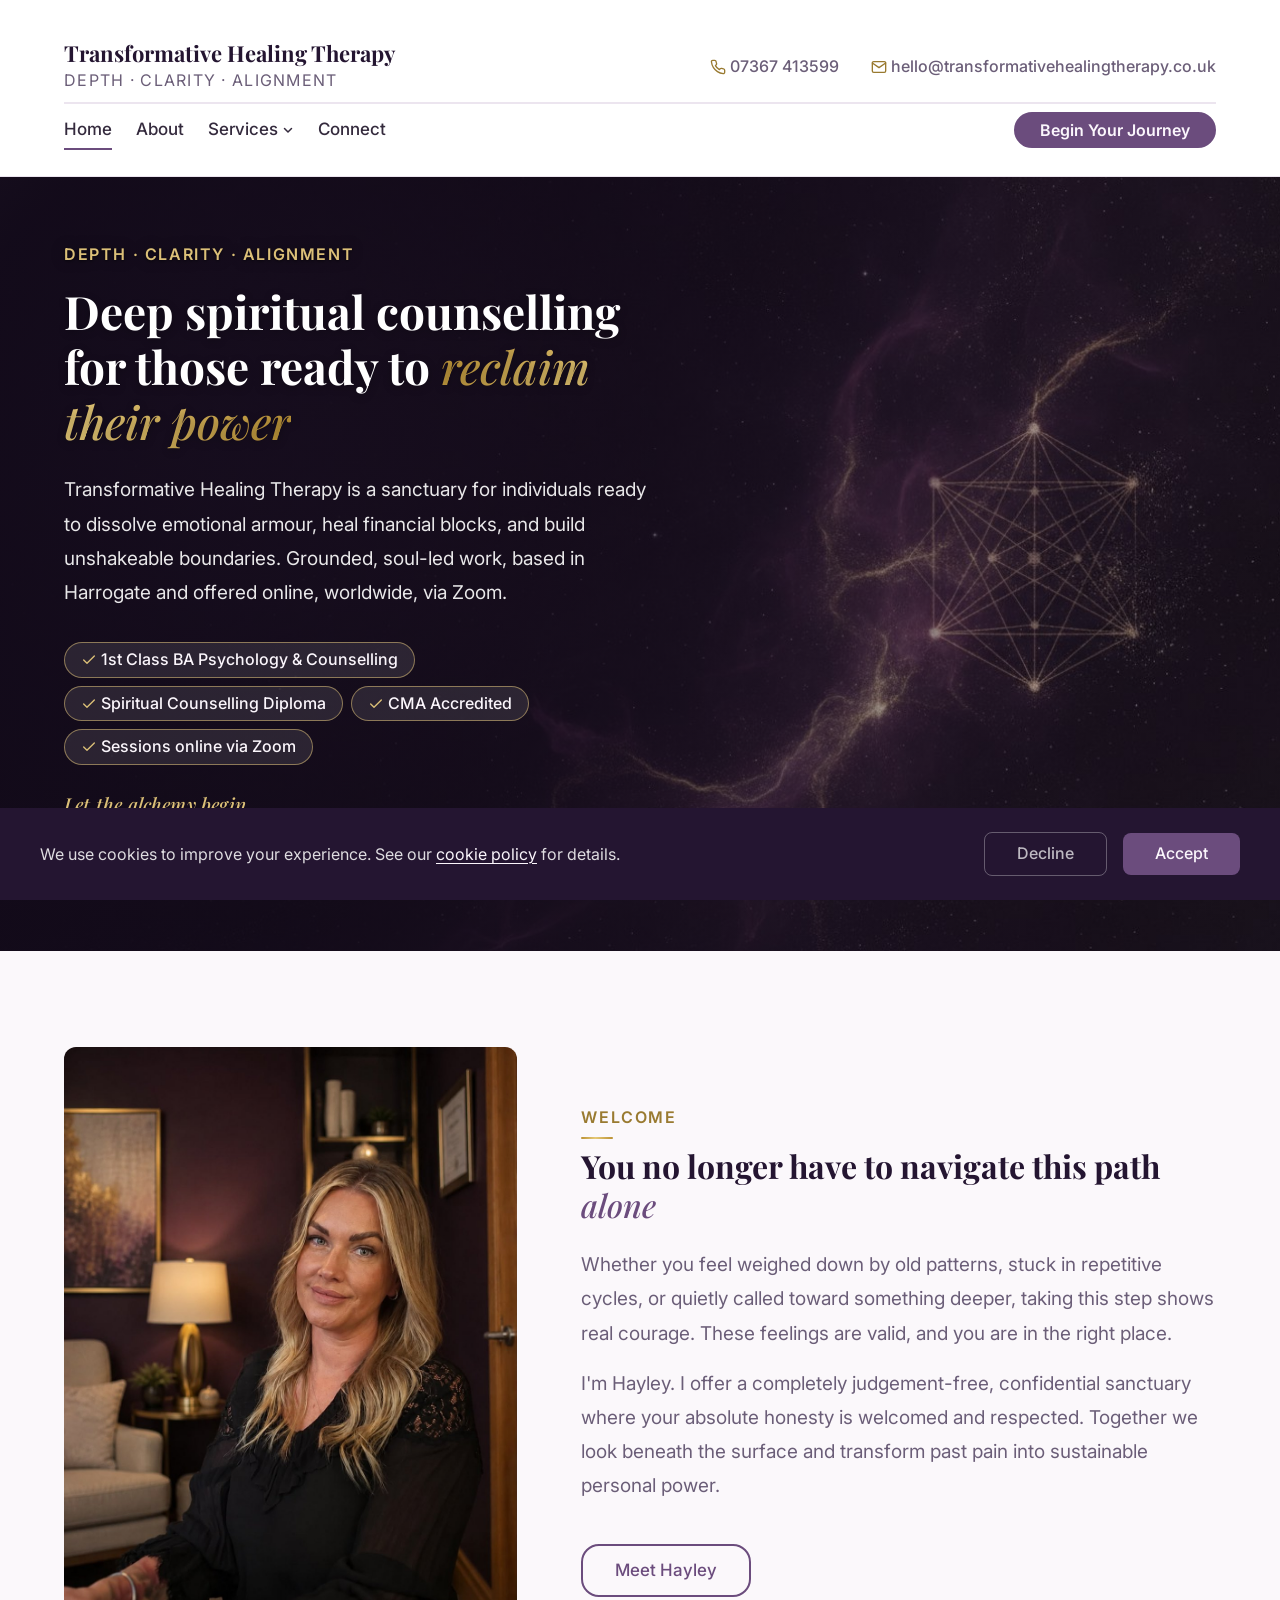
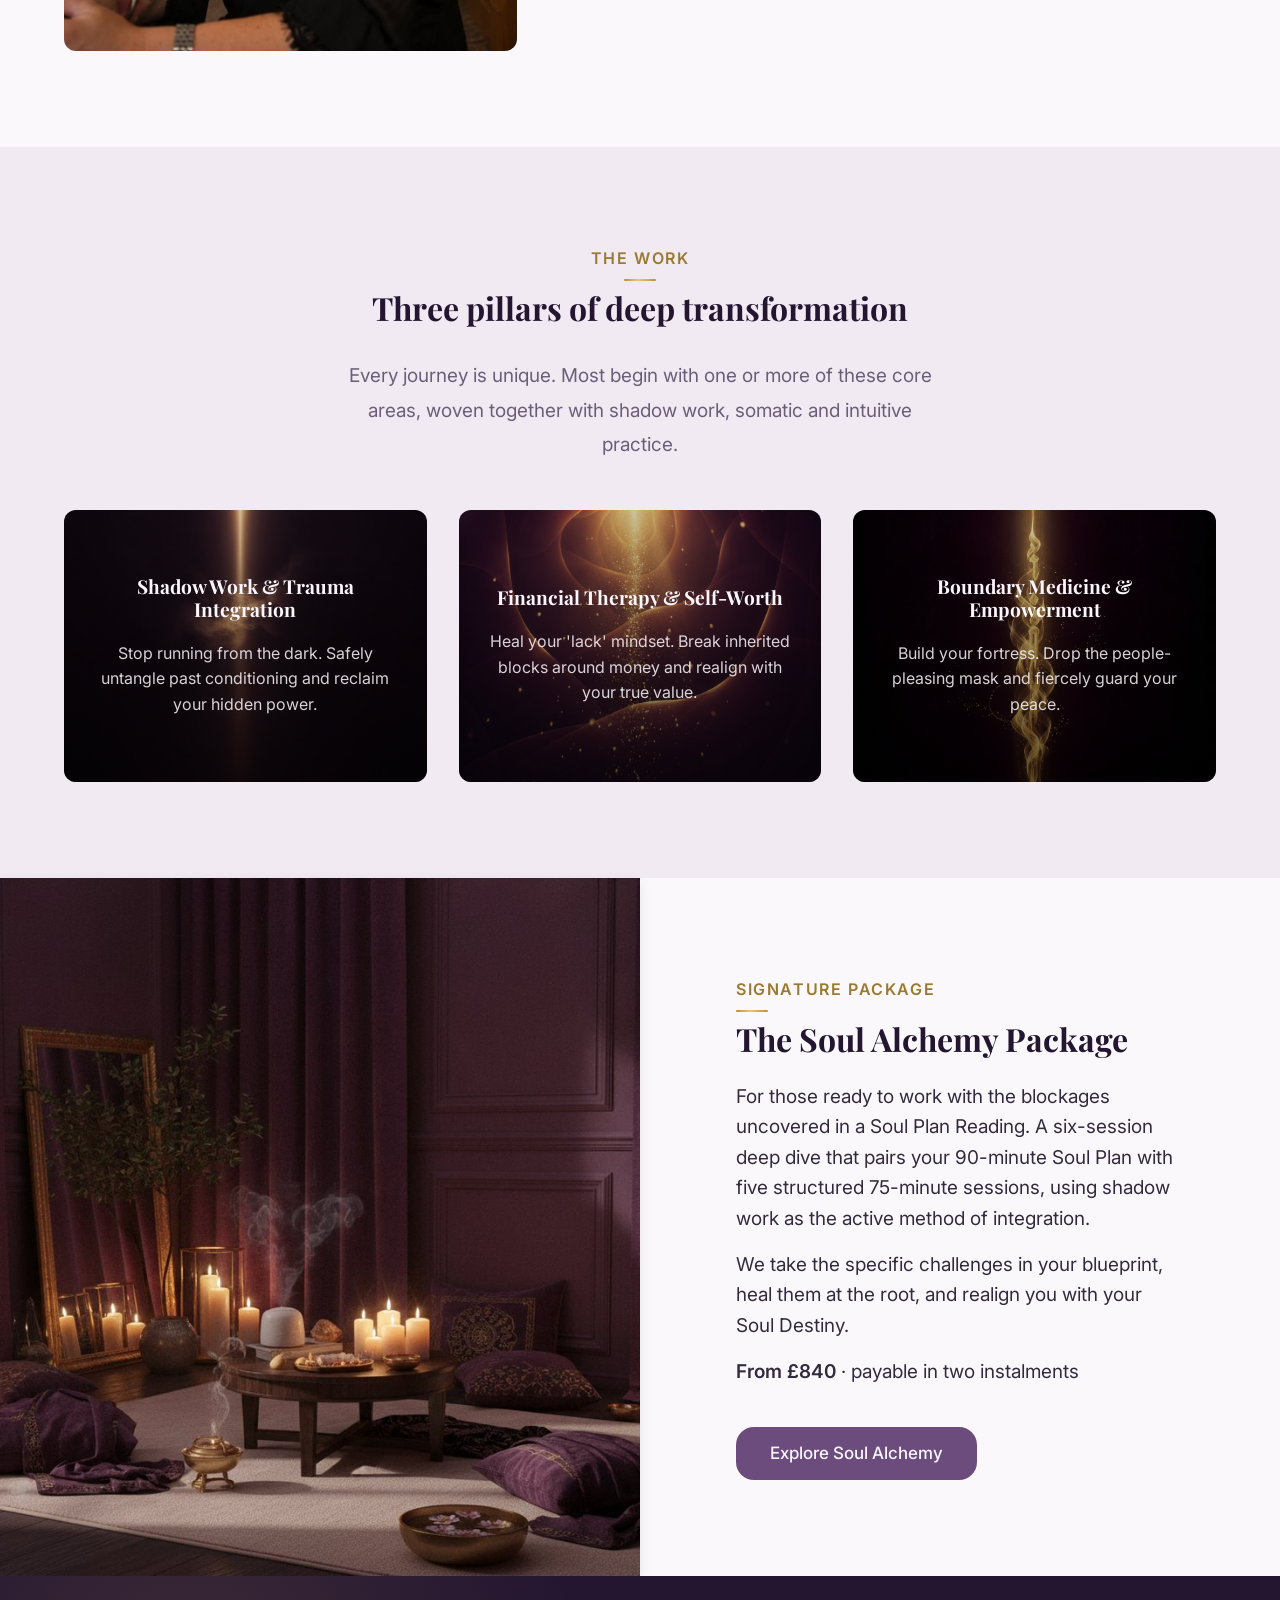
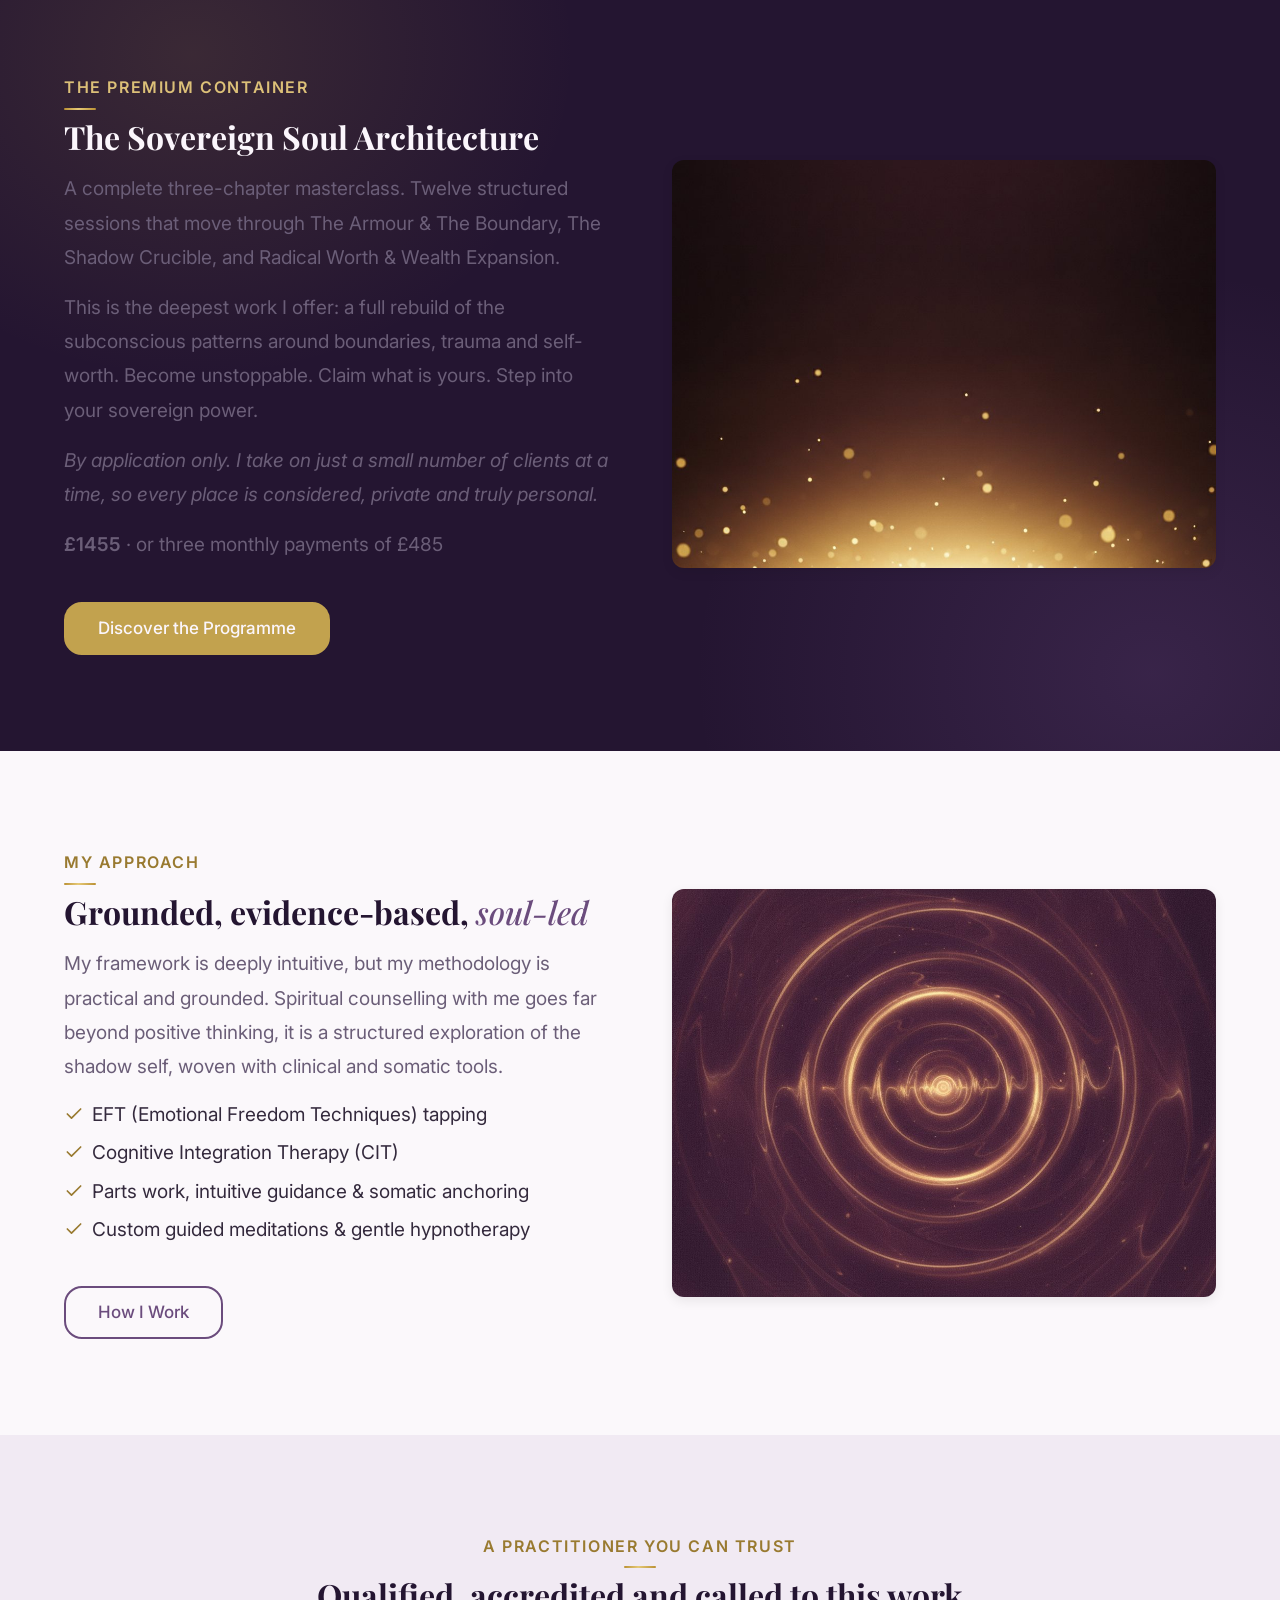
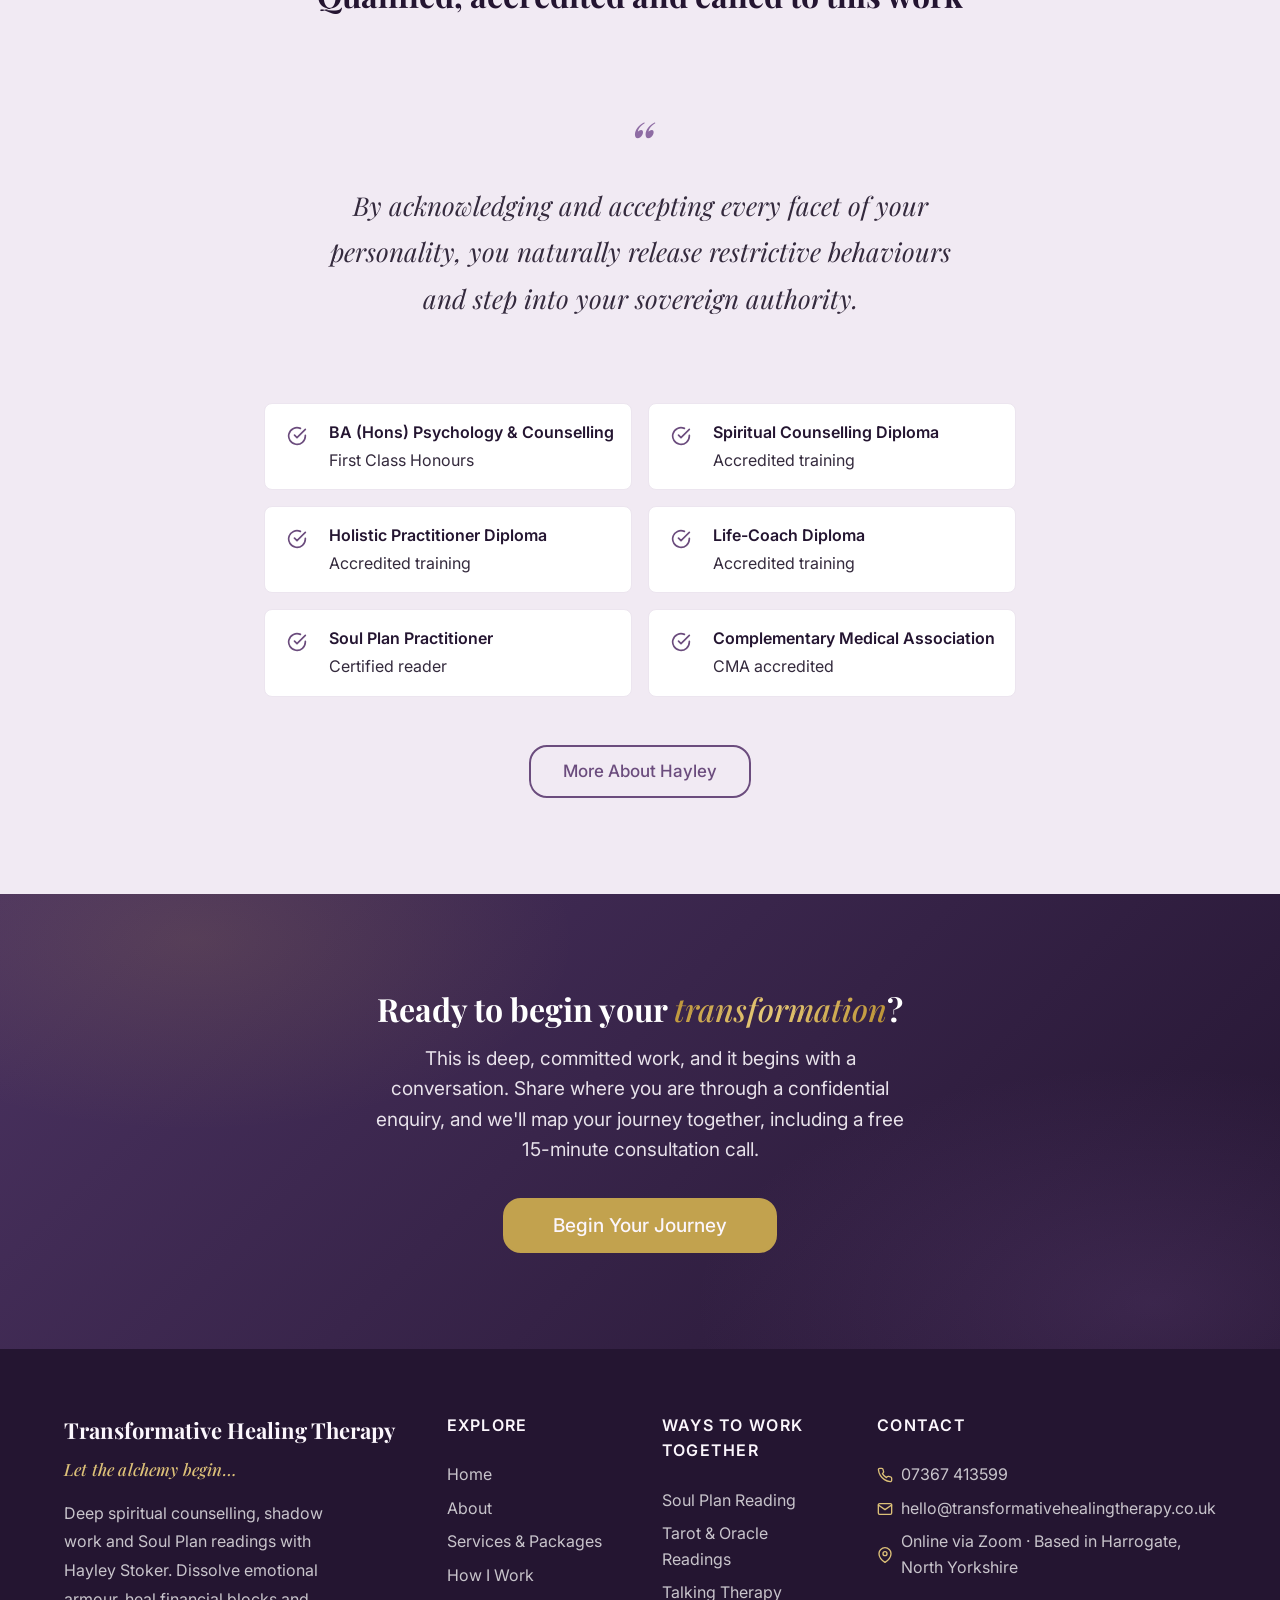
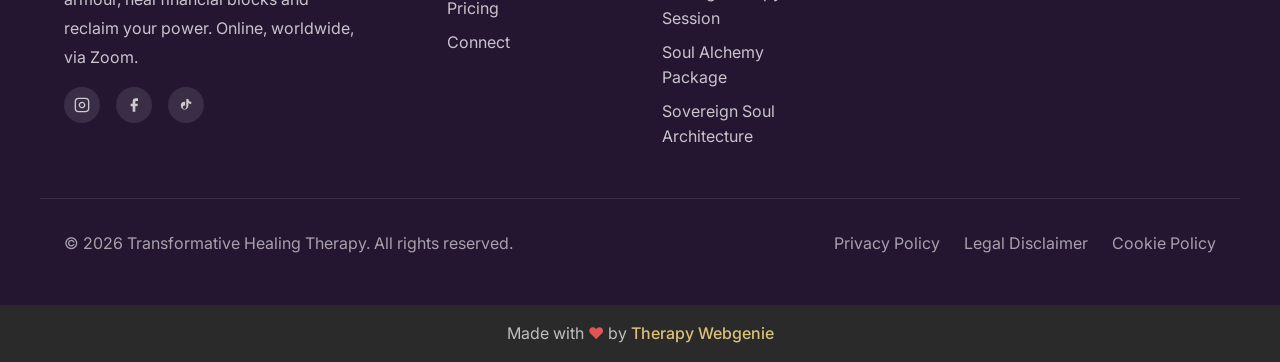
==== commit a981ef0a: "Cache-bust: bump CSS ?v= params for template v1.7.27" ====
--- a/index.html
+++ b/index.html
@@ -28,9 +28,9 @@
   <link rel="preconnect" href="https://fonts.googleapis.com">
   <link rel="preconnect" href="https://fonts.gstatic.com" crossorigin>
 
-  <link rel="stylesheet" href="css/base.css?v=1725">
-  <link rel="stylesheet" href="css/components.css?v=1725">
-  <link rel="stylesheet" href="css/theme.css?v=1725">
+  <link rel="stylesheet" href="css/base.css?v=1727">
+  <link rel="stylesheet" href="css/components.css?v=1727">
+  <link rel="stylesheet" href="css/theme.css?v=1727">
 
   <!-- PROFILE:schema -->
   <script type="application/ld+json">
--- a/css/components.css
+++ b/css/components.css
@@ -791,6 +791,45 @@
   transform: translateY(-7px) rotate(-45deg);
 }
 
+/* v1.7.27 (11-11-2026): .nav-scroll--branded - the compact scroll bar in the
+   brand colour, with the logo on the left in place of the name and tagline.
+   Put <img class="nav-scroll__logo"> in .nav-scroll__brand; the logo must be
+   the light version that reads on the bar colour. Tokens: --nav-scroll-bg
+   (defaults to --color-primary), --nav-scroll-text (defaults to
+   --nav-bar-text, then white), --nav-scroll-height (64px) and
+   --nav-scroll-logo-height (52px): big enough for a wordmark to read.
+   Made for counsellingwithyuzi.com. */
+.nav-scroll--branded {
+  background-color: var(--nav-scroll-bg, var(--color-primary));
+  border-bottom-color: transparent;
+}
+
+.nav-scroll--branded .nav-scroll__inner {
+  height: var(--nav-scroll-height, 64px);
+}
+
+.nav-scroll--branded .nav-scroll__logo {
+  height: var(--nav-scroll-logo-height, 52px);
+}
+
+.nav-scroll--branded .nav-scroll__name,
+.nav-scroll--branded .nav-scroll__title,
+.nav-scroll--branded .nav-scroll__phone,
+.nav-scroll--branded .nav-scroll__phone svg,
+.nav-scroll--branded .nav-scroll__phone-icon,
+.nav-scroll--branded .nav-scroll__wa-icon {
+  color: var(--nav-scroll-text, var(--nav-bar-text, #FFFFFF));
+}
+
+.nav-scroll--branded .nav-scroll__phone:hover {
+  color: var(--nav-scroll-text, var(--nav-bar-text, #FFFFFF));
+  opacity: 0.85;
+}
+
+.nav-scroll--branded .nav-scroll__toggle-bar {
+  background-color: var(--nav-scroll-text, var(--nav-bar-text, #FFFFFF));
+}
+
 /* =============================================
    HERO
    ============================================= */
@@ -2361,7 +2400,8 @@
 .card__title {
   font-size: var(--text-h3-desktop);
   margin-top: var(--space-xs);
-  margin-bottom: var(--space-sm);
+  /* v1.7.27 token hook: --card-title-gap, the space under a card title */
+  margin-bottom: var(--card-title-gap, var(--space-sm));
 }
 
 .card__text {
@@ -12374,6 +12414,17 @@
   max-height: var(--nav-logo-height, 56px);
 }
 
+/* Header height (v1.7.26): a site whose logo looks tight sets
+   --nav-height in theme.css (88px gives a 56px logo 16px of white space above
+   and below). The phone menu starts below the header at any height. */
+.nav__inner {
+  height: var(--nav-height, 72px);
+}
+
+.nav__mobile {
+  padding-top: calc(var(--nav-height, 72px) + var(--space-xl));
+}
+
 /* Pricing: text after a pricing card sat flush against it. */
 .pricing-single:not(:last-child),
 .pricing-grid:not(:last-child) {
@@ -12400,3 +12451,70 @@
     margin-right: calc((100% - var(--quals-row-width)) / 2);
   }
 }
+
+/* v1.7.27 (10-11-2026): .steps--numerals - the same steps with a large, light
+   numeral (write it as 01, 02, 03) in place of the dark circle, and the step
+   title at full h3 size, all centred. Made for
+   a converted site whose original used big thin sage numbers (allansalmon.com).
+   Token: --step-numeral-color (defaults to the accent colour). Do not combine
+   with .steps--connected: the connector line is drawn for the circle. */
+.steps--numerals .step {
+  padding: 0;
+}
+
+.steps--numerals .step__number {
+  width: auto;
+  height: auto;
+  background: none;
+  border-radius: 0;
+  color: var(--step-numeral-color, var(--color-accent));
+  font-family: var(--font-heading);
+  font-weight: 300;
+  font-size: 3rem;
+  line-height: 1;
+  margin: 0 0 var(--space-lg);
+}
+
+.steps--numerals .step__title {
+  font-size: var(--text-h3-desktop);
+  margin-bottom: var(--space-md);
+}
+
+/* v1.7.27 (10-11-2026): .nav--sticky - the full header stays at the top of the
+   screen while the page scrolls (allansalmon.com's original did this). Anchor
+   links land below it. Use instead of .nav-scroll, not with it. */
+.nav--sticky {
+  position: sticky;
+  top: 0;
+}
+
+html:has(.nav--sticky) {
+  scroll-padding-top: var(--nav-height, 72px);
+}
+
+/* v1.7.27 (11-11-2026): people keep their heads, framed as portraits. Rick,
+   after Yuzi's tall portrait on counsellingwithyuzi.com sat in a wide box,
+   cropped from the middle (head cut), then from the top (head and shoulders
+   only): "ensure no site cuts off anyones head" and "make the picture more
+   portrait". The background-photo intro box now has the same 3:4 portrait
+   shape as .intro__image, and every person photo shown with cover is cropped
+   mostly from the bottom (20% from the top), never from the middle. A site
+   can move one photo with an inline --photo-focus: center 10%. */
+.intro__image-wrap {
+  aspect-ratio: 3 / 4;
+  min-height: 0;
+}
+
+.intro__image-wrap,
+.about-hero__image-wrap,
+.about-split-third__image-wrap {
+  background-position: var(--photo-focus, center 20%);
+}
+
+.intro__image,
+.about-hero__image,
+.team-member__image,
+.team-list-item__avatar,
+.testimonial__avatar {
+  object-position: var(--photo-focus, center 20%);
+}
